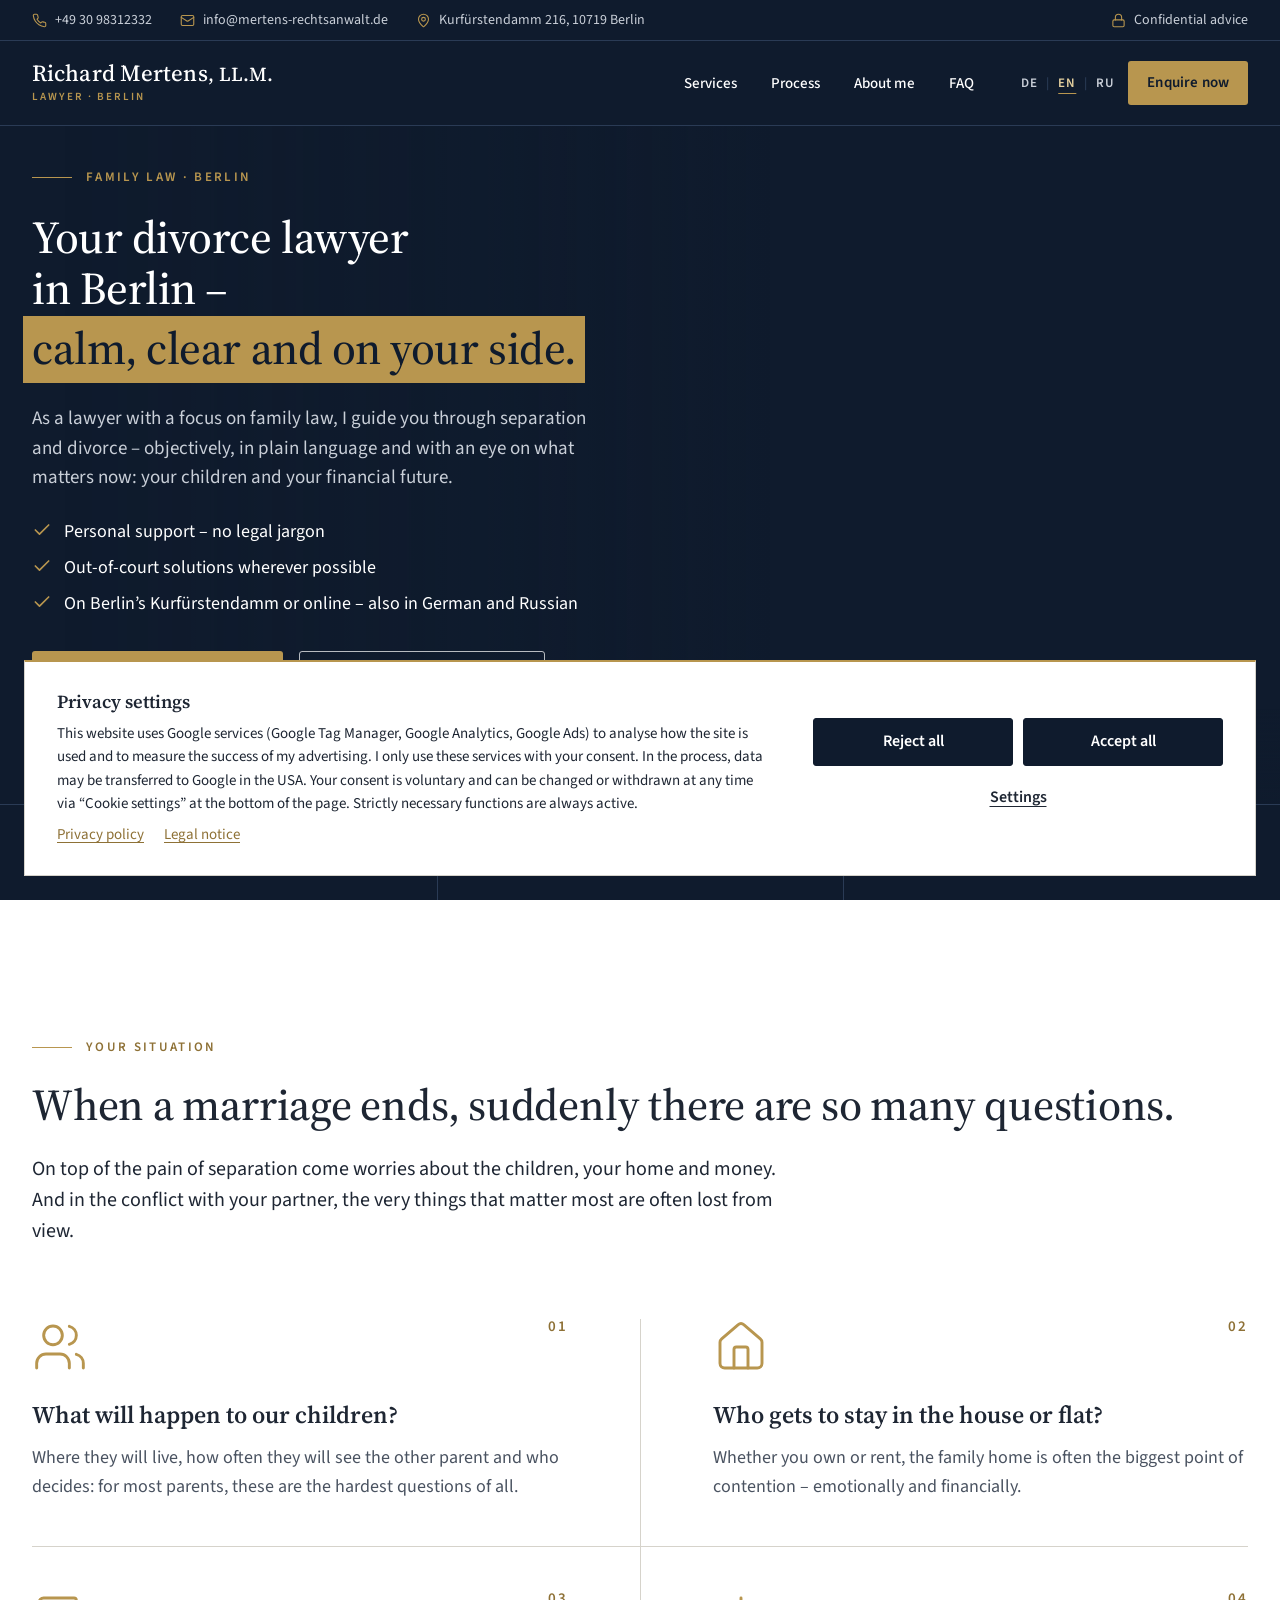
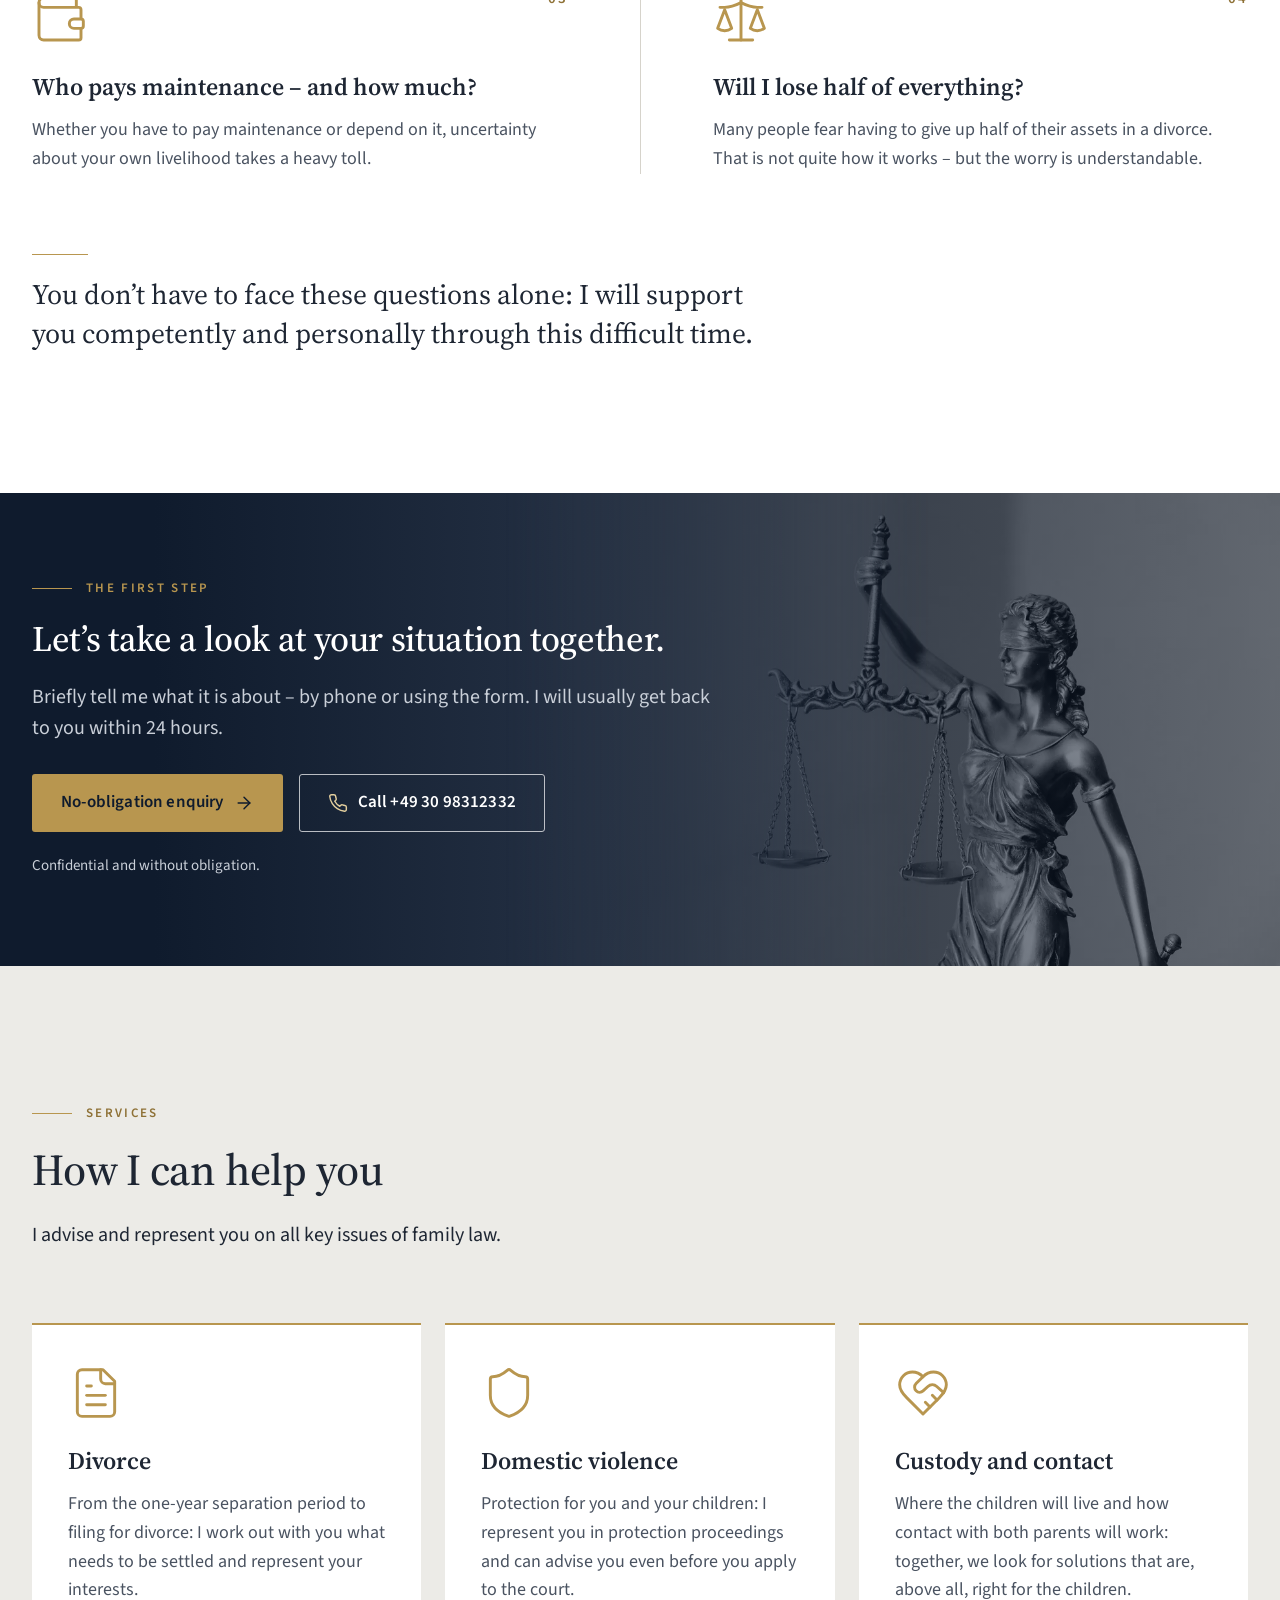
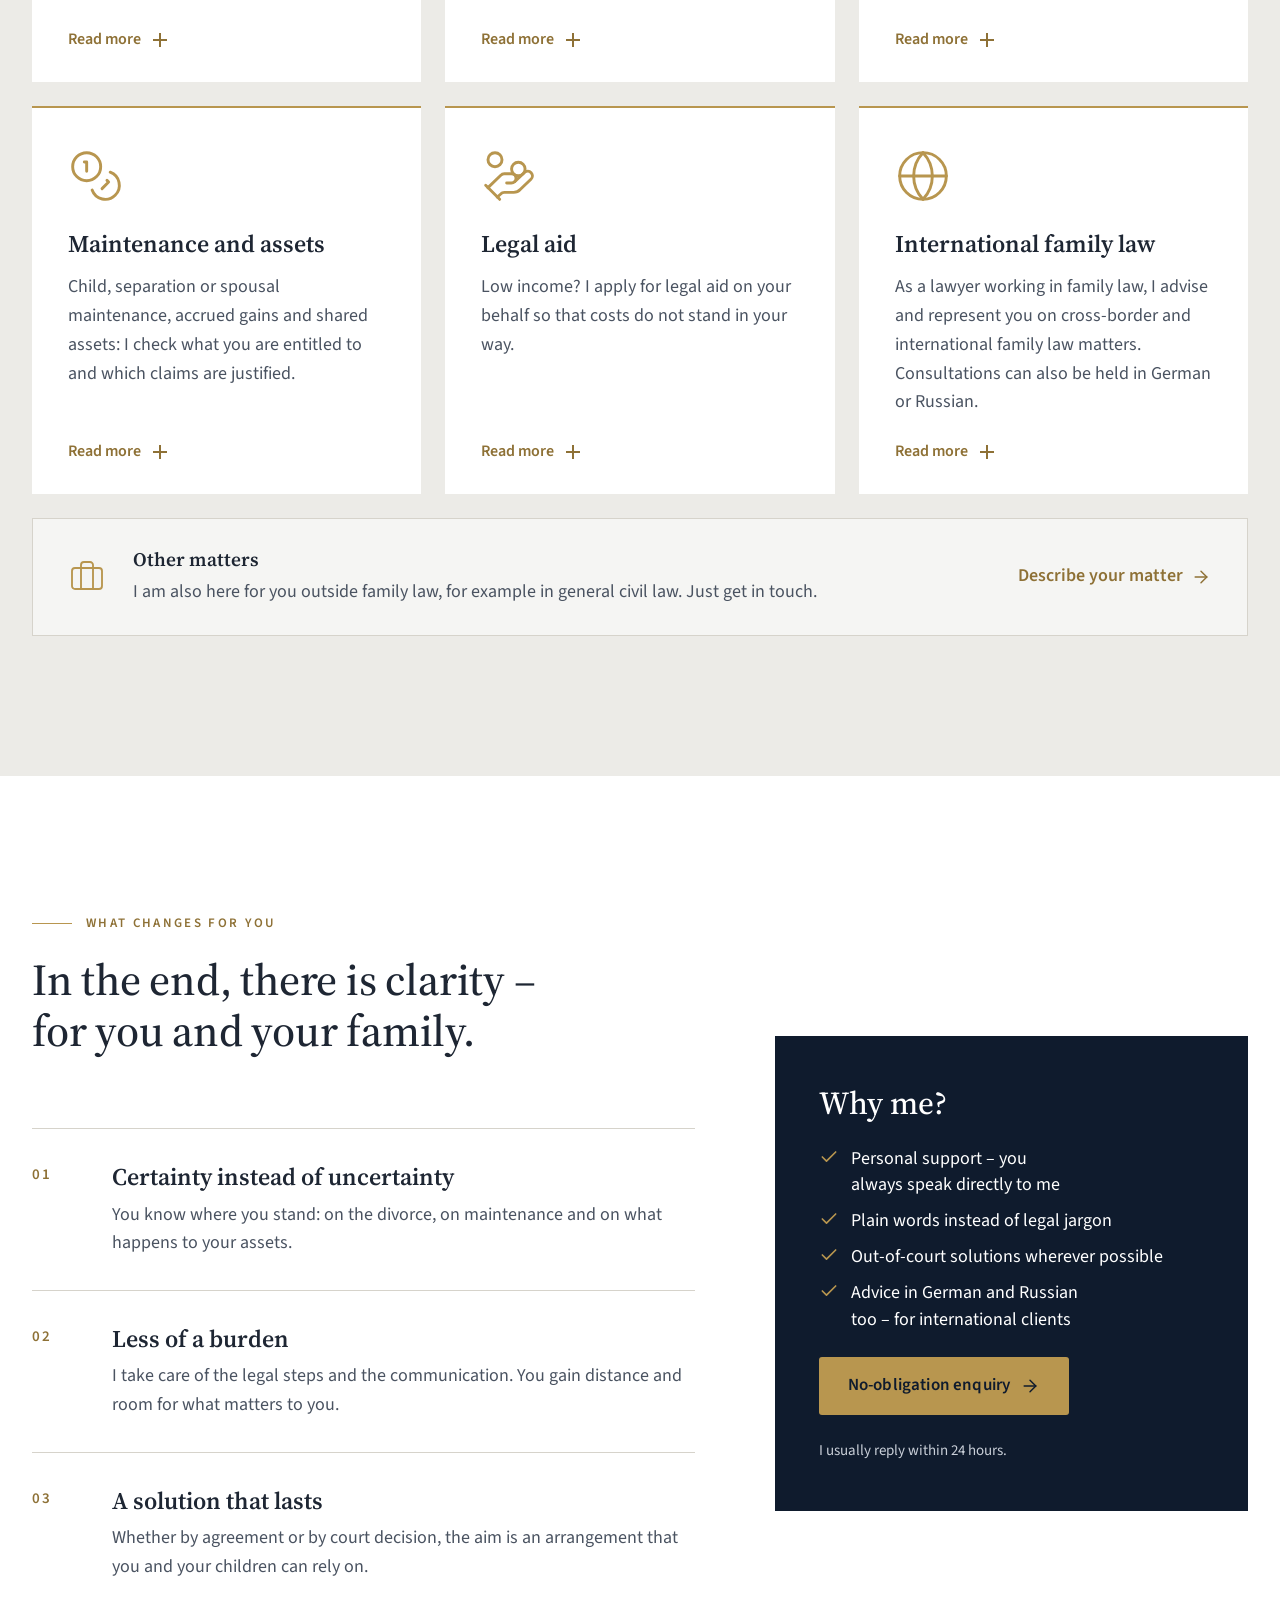
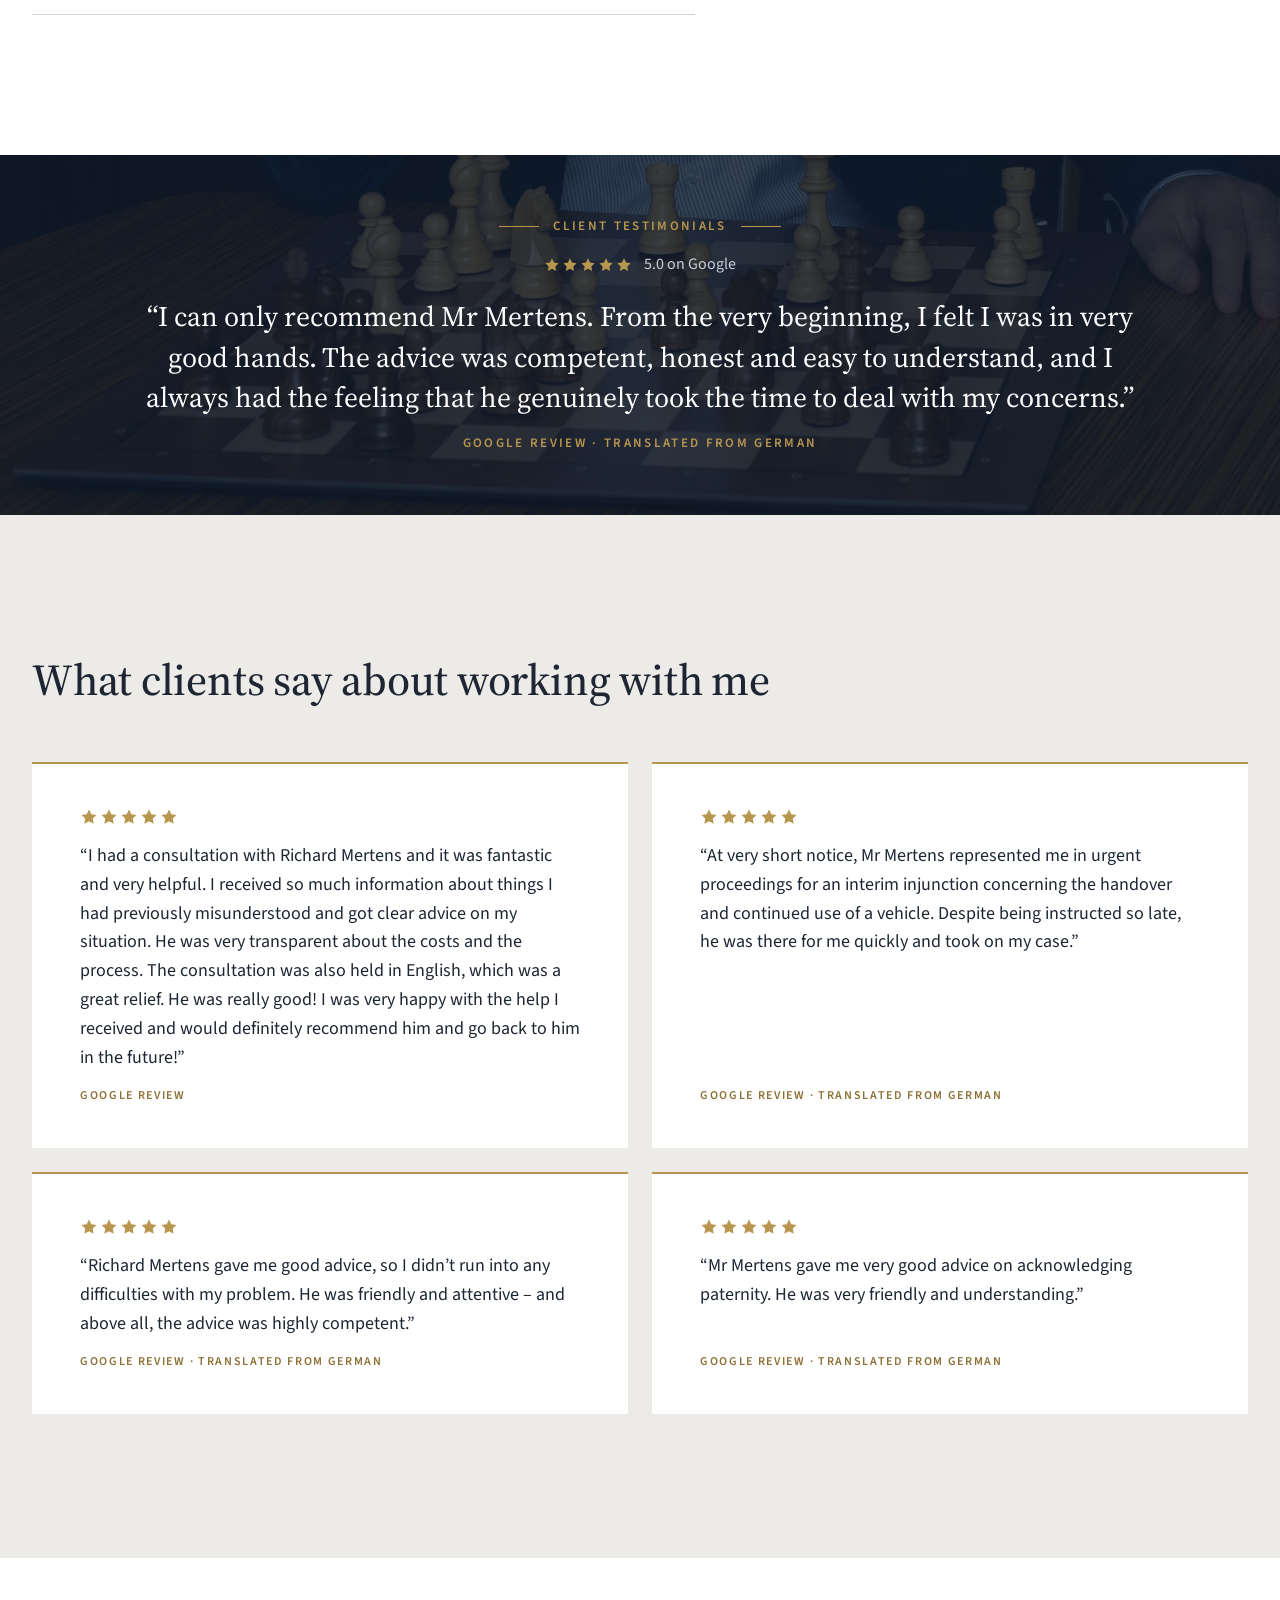
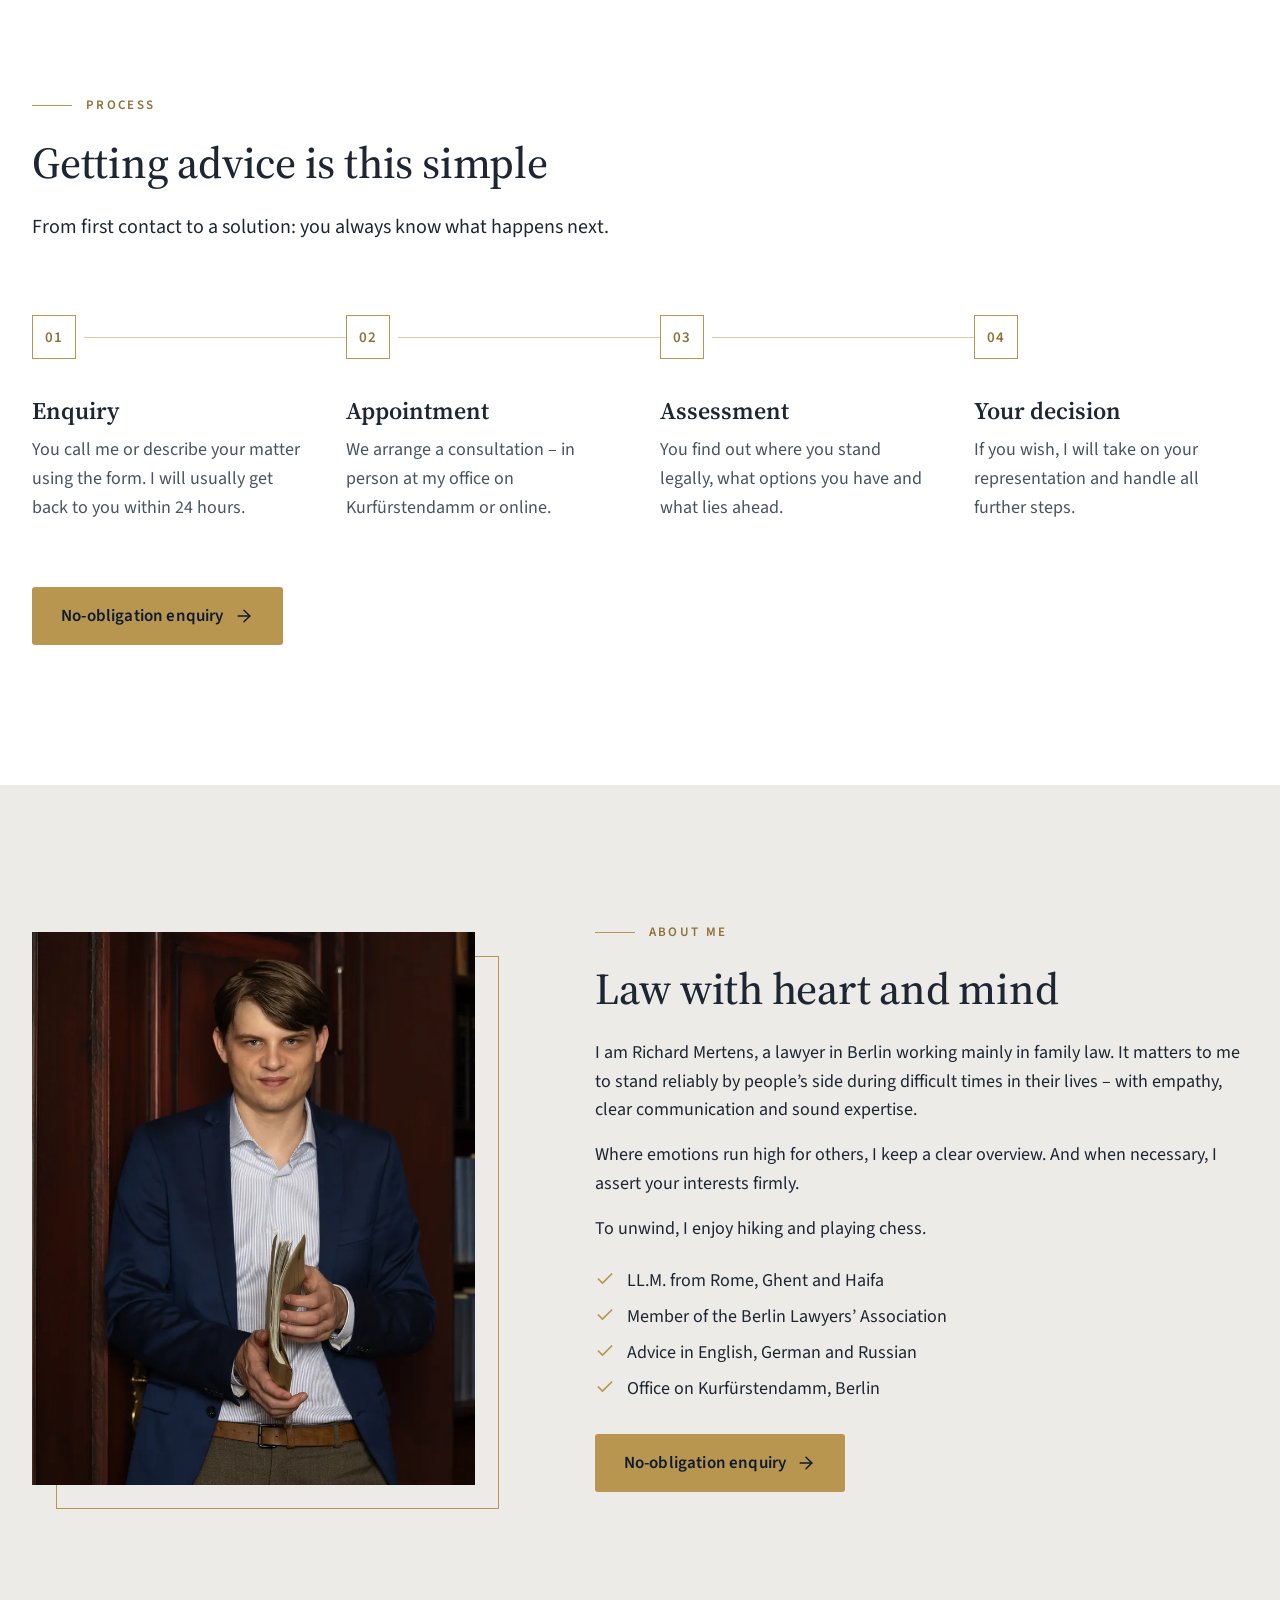
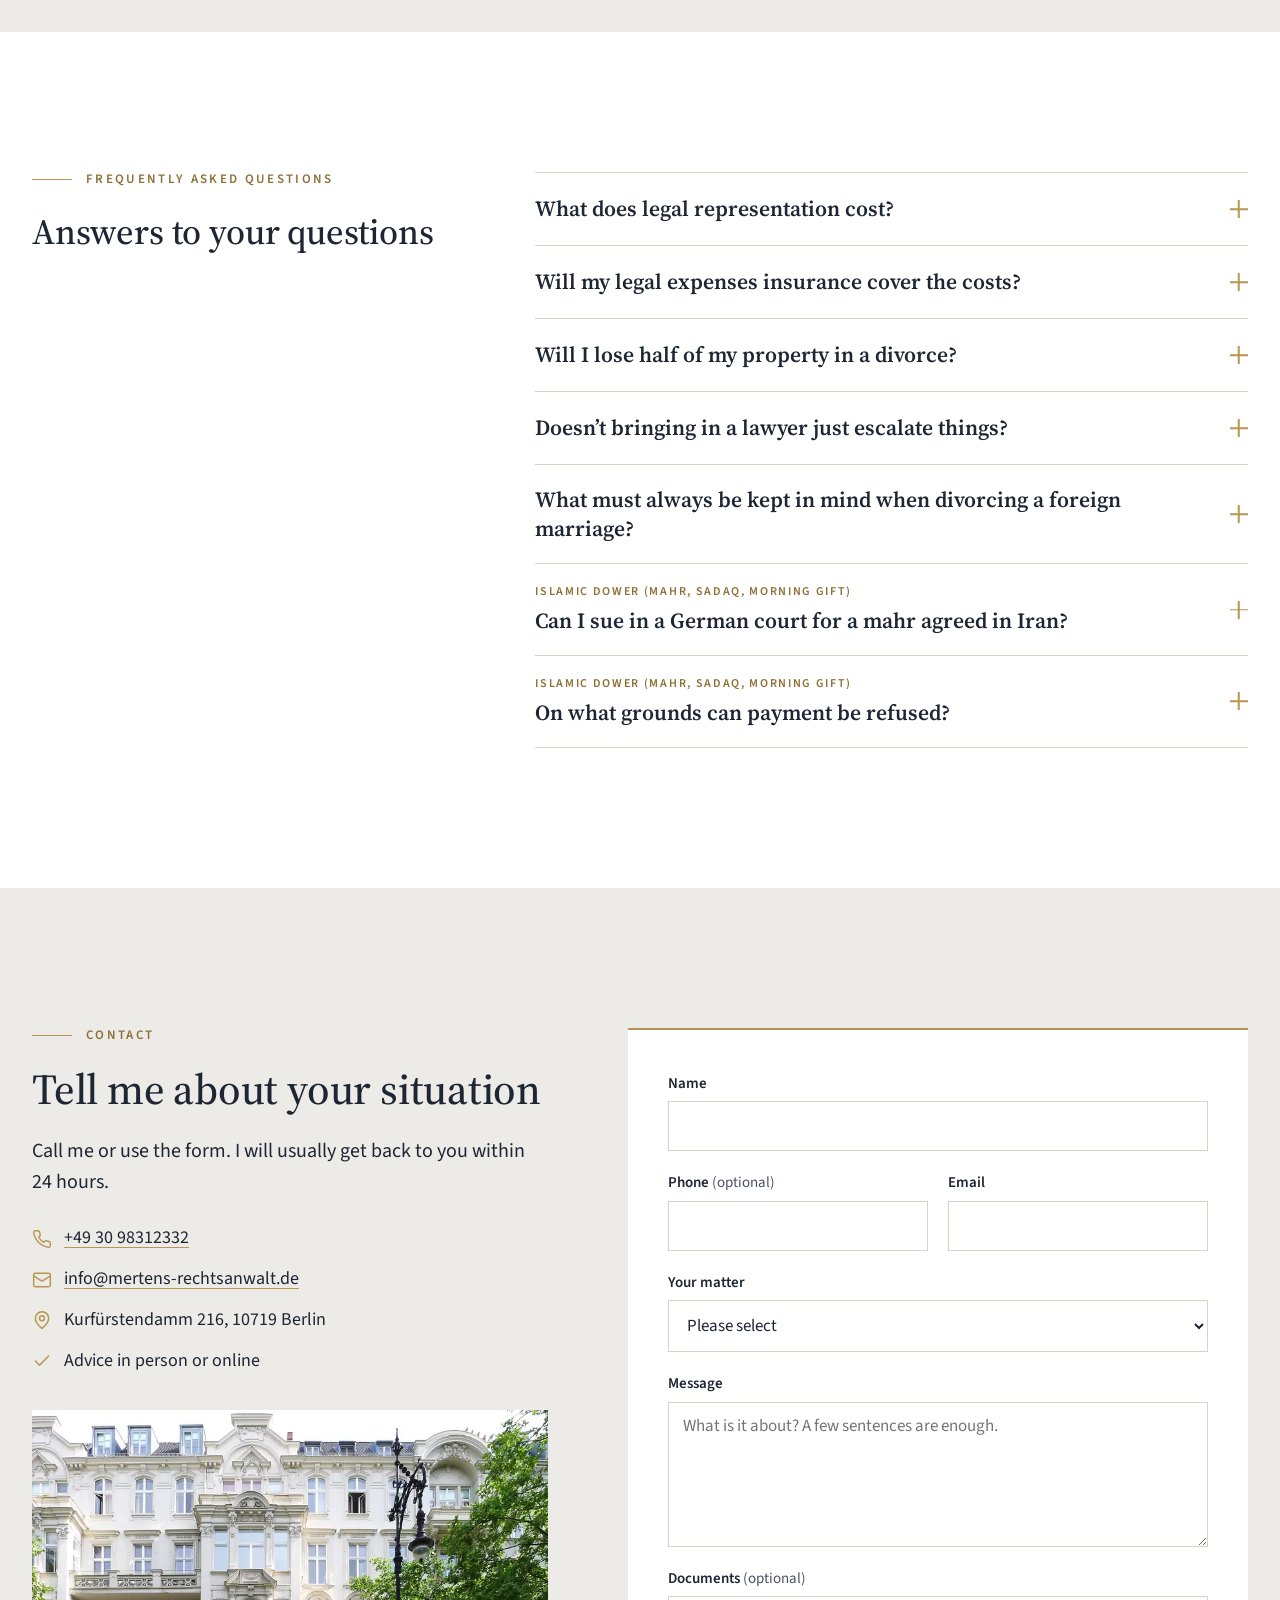
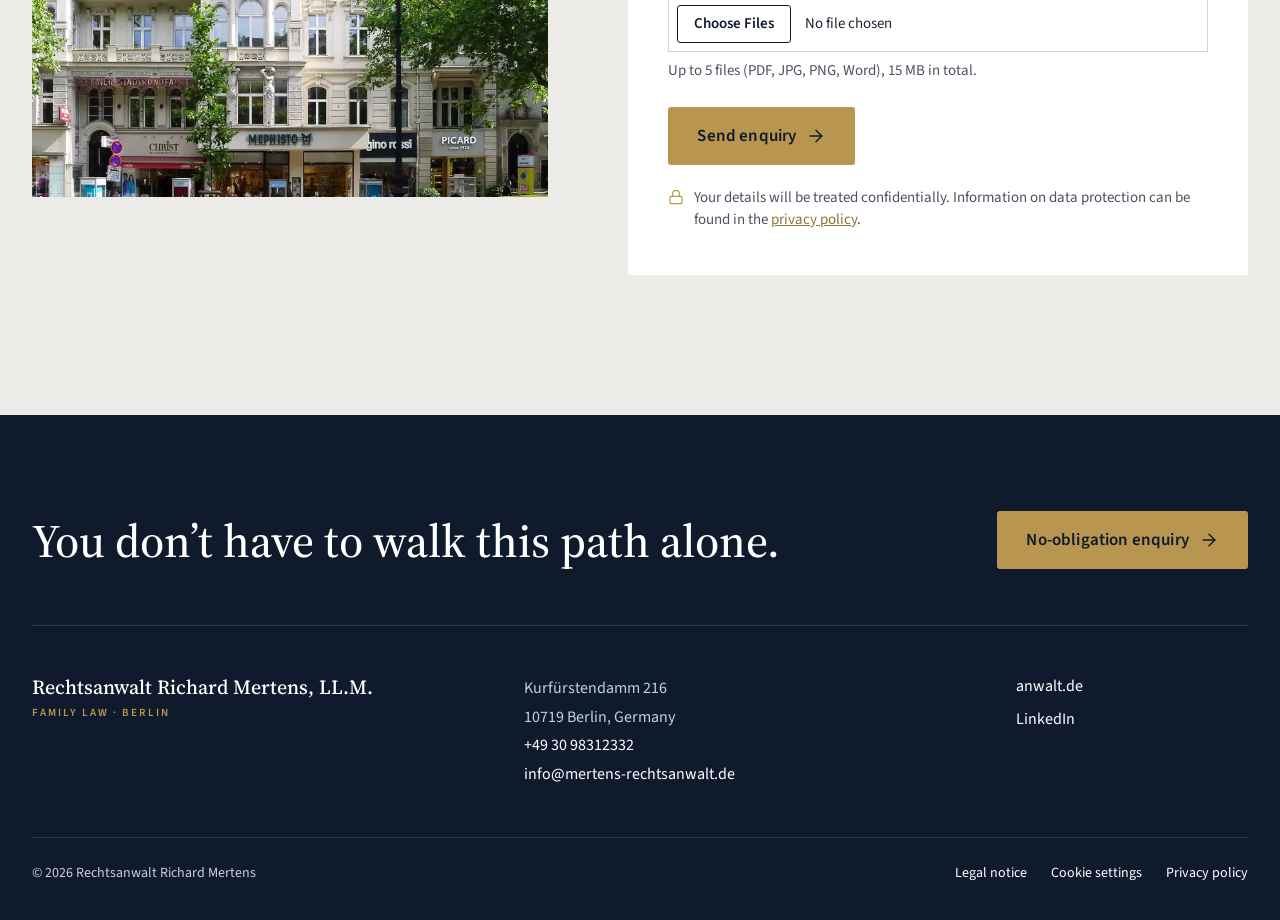
==== en/index.html @ ee8855cf "Beratungssprachen je Sprachseite angepasst (EN: auch Deutsch/Russisch, RU: auch Deutsch/Englisch)" ====
<!doctype html>
<html lang="en" class="no-js">
<head>
  <meta charset="utf-8">
  <meta name="viewport" content="width=device-width, initial-scale=1">
  <title>Divorce Lawyer in Berlin | Rechtsanwalt Richard Mertens, LL.M.</title>
  <meta name="description" content="Lawyer with a focus on family law on Kurfürstendamm, Berlin: guidance through separation and divorce, maintenance, custody and the division of assets – in person in Berlin or online.">
  <meta name="theme-color" content="#0F1B2D">
  <link rel="alternate" hreflang="de" href="https://mertens-rechtsanwalt.de/">
  <link rel="alternate" hreflang="en" href="https://mertens-rechtsanwalt.de/en/">
  <link rel="alternate" hreflang="ru" href="https://mertens-rechtsanwalt.de/ru/">
  <link rel="alternate" hreflang="x-default" href="https://mertens-rechtsanwalt.de/">

  <script>document.documentElement.classList.replace('no-js', 'js');</script>

  <link rel="preload" href="../fonts/SourceSerif4-variable.woff2" as="font" type="font/woff2" crossorigin>
  <link rel="preload" href="../fonts/SourceSans3-variable.woff2" as="font" type="font/woff2" crossorigin>
  <link rel="stylesheet" href="../style.css?v=21">
  <!-- Consent Mode v2 + banner: must load before any Google service -->
  <script src="../consent.js?v=3"></script>

  <script type="application/ld+json">
  {
    "@context": "https://schema.org",
    "@type": "LegalService",
    "name": "Rechtsanwalt Richard Mertens, LL.M.",
    "description": "Lawyer with a focus on family law in Berlin",
    "url": "https://mertens-rechtsanwalt.de/en/",
    "telephone": "+49 30 98312332",
    "email": "info@mertens-rechtsanwalt.de",
    "address": {
      "@type": "PostalAddress",
      "streetAddress": "Kurfürstendamm 216",
      "postalCode": "10719",
      "addressLocality": "Berlin",
      "addressCountry": "DE"
    },
    "areaServed": "Berlin",
    "knowsLanguage": ["de", "en", "ru"]
  }
  </script>
</head>
<body>

  <a class="skip-link" href="#main">Skip to content</a>

  <!-- Top bar (visible from tablet size) -->
  <div class="topbar">
    <div class="container topbar__inner">
      <ul class="topbar__list">
        <li>
          <a href="tel:+493098312332">
            <svg class="icon" viewBox="0 0 24 24" aria-hidden="true"><path d="M22 16.92v3a2 2 0 0 1-2.18 2 19.79 19.79 0 0 1-8.63-3.07 19.5 19.5 0 0 1-6-6 19.79 19.79 0 0 1-3.07-8.67A2 2 0 0 1 4.11 2h3a2 2 0 0 1 2 1.72 12.84 12.84 0 0 0 .7 2.81 2 2 0 0 1-.45 2.11L8.09 9.91a16 16 0 0 0 6 6l1.27-1.27a2 2 0 0 1 2.11-.45 12.84 12.84 0 0 0 2.81.7A2 2 0 0 1 22 16.92z"/></svg>
            +49 30 98312332
          </a>
        </li>
        <li>
          <a href="mailto:info@mertens-rechtsanwalt.de">
            <svg class="icon" viewBox="0 0 24 24" aria-hidden="true"><rect width="20" height="16" x="2" y="4" rx="2"/><path d="m22 7-8.97 5.7a1.94 1.94 0 0 1-2.06 0L2 7"/></svg>
            info@mertens-rechtsanwalt.de
          </a>
        </li>
        <li class="topbar__address">
          <svg class="icon" viewBox="0 0 24 24" aria-hidden="true"><path d="M20 10c0 4.993-5.539 10.193-7.399 11.799a1 1 0 0 1-1.202 0C9.539 20.193 4 14.993 4 10a8 8 0 0 1 16 0"/><circle cx="12" cy="10" r="3"/></svg>
          Kurfürstendamm 216, 10719 Berlin
        </li>
      </ul>
      <p class="topbar__note">
        <svg class="icon" viewBox="0 0 24 24" aria-hidden="true"><rect width="18" height="11" x="3" y="11" rx="2" ry="2"/><path d="M7 11V7a5 5 0 0 1 10 0v4"/></svg>
        Confidential advice
      </p>
      <!-- Language choice on narrow screens (no room for it in the navigation there) -->
      <div class="lang-switch" role="navigation" aria-label="Sprache wählen / Choose language / Выбор языка"><a href="../" lang="de" hreflang="de" aria-label="Deutsch">DE</a><span class="lang-switch__sep" aria-hidden="true">|</span><a href="./" lang="en" hreflang="en" aria-current="true" aria-label="English">EN</a><span class="lang-switch__sep" aria-hidden="true">|</span><a href="../ru/" lang="ru" hreflang="ru" aria-label="Русский">RU</a></div>
    </div>
  </div>

  <!-- Navigation (stays visible while scrolling) -->
  <header class="site-nav">
    <nav class="container site-nav__inner" aria-label="Main navigation">
      <a class="brand" href="#start" aria-label="Richard Mertens, LL.M., lawyer in Berlin – back to top">
        <span class="brand__name">Richard Mertens<span class="brand__degree">, LL.M.</span></span>
        <span class="brand__sub">Lawyer · Berlin</span>
      </a>

      <ul class="site-nav__links">
        <li><a href="#services">Services</a></li>
        <li><a href="#process">Process</a></li>
        <li><a href="#about">About me</a></li>
        <li><a href="#faq">FAQ</a></li>
      </ul>

      <div class="site-nav__actions">
        <div class="lang-switch lang-switch--nav" role="navigation" aria-label="Sprache wählen / Choose language / Выбор языка"><a href="../" lang="de" hreflang="de" aria-label="Deutsch">DE</a><span class="lang-switch__sep" aria-hidden="true">|</span><a href="./" lang="en" hreflang="en" aria-current="true" aria-label="English">EN</a><span class="lang-switch__sep" aria-hidden="true">|</span><a href="../ru/" lang="ru" hreflang="ru" aria-label="Русский">RU</a></div>
        <a class="icon-btn" href="tel:+493098312332" aria-label="Call: +49 30 98312332">
          <svg class="icon" viewBox="0 0 24 24" aria-hidden="true"><path d="M22 16.92v3a2 2 0 0 1-2.18 2 19.79 19.79 0 0 1-8.63-3.07 19.5 19.5 0 0 1-6-6 19.79 19.79 0 0 1-3.07-8.67A2 2 0 0 1 4.11 2h3a2 2 0 0 1 2 1.72 12.84 12.84 0 0 0 .7 2.81 2 2 0 0 1-.45 2.11L8.09 9.91a16 16 0 0 0 6 6l1.27-1.27a2 2 0 0 1 2.11-.45 12.84 12.84 0 0 0 2.81.7A2 2 0 0 1 22 16.92z"/></svg>
        </a>
        <a class="btn btn--primary btn--sm" href="#contact"><span>Enquire<span class="hide-xs"> now</span></span></a>
      </div>
    </nav>
  </header>

  <main id="main">

    <!-- ===================== HERO ===================== -->
    <section class="hero" id="start" aria-labelledby="hero-title">
      <div class="hero__stage">
        <div class="container hero__grid">

          <div class="hero__content">
            <p class="eyebrow">Family law · Berlin</p>

            <h1 class="hero__title" id="hero-title">
              <span class="hero__line">Your divorce lawyer</span>
              <span class="hero__line">in Berlin&nbsp;–</span>
              <span class="hero__hl"><span class="hero__hl-text">calm, clear and on your side.</span></span>
            </h1>

            <p class="hero__lead">
              As a lawyer with a focus on family law, I guide you through separation and divorce –
              objectively, in plain language and with an eye on what matters now: your children and your financial future.
            </p>

            <ul class="checklist">
              <li>
                <svg class="icon" viewBox="0 0 24 24" aria-hidden="true"><path d="M20 6 9 17l-5-5"/></svg>
                Personal support&nbsp;– no legal jargon
              </li>
              <li>
                <svg class="icon" viewBox="0 0 24 24" aria-hidden="true"><path d="M20 6 9 17l-5-5"/></svg>
                Out-of-court solutions wherever possible
              </li>
              <li>
                <svg class="icon" viewBox="0 0 24 24" aria-hidden="true"><path d="M20 6 9 17l-5-5"/></svg>
                <span><span class="keep">On Berlin’s Kurfürstendamm or online&nbsp;–</span> <span class="keep">also in German and Russian</span></span>
              </li>
            </ul>

            <div class="hero__ctas">
              <a class="btn btn--primary btn--lg" href="#contact">
                No-obligation enquiry
                <svg class="icon btn__arrow" viewBox="0 0 24 24" aria-hidden="true"><path d="M5 12h14"/><path d="m12 5 7 7-7 7"/></svg>
              </a>
              <a class="btn btn--outline-light btn--lg btn--call" href="tel:+493098312332">
                <svg class="icon btn__phone" viewBox="0 0 24 24" aria-hidden="true"><path d="M22 16.92v3a2 2 0 0 1-2.18 2 19.79 19.79 0 0 1-8.63-3.07 19.5 19.5 0 0 1-6-6 19.79 19.79 0 0 1-3.07-8.67A2 2 0 0 1 4.11 2h3a2 2 0 0 1 2 1.72 12.84 12.84 0 0 0 .7 2.81 2 2 0 0 1-.45 2.11L8.09 9.91a16 16 0 0 0 6 6l1.27-1.27a2 2 0 0 1 2.11-.45 12.84 12.84 0 0 0 2.81.7A2 2 0 0 1 22 16.92z"/></svg>
                Call +49 30 98312332
              </a>
            </div>

            <p class="hero__note">
              <svg class="icon" viewBox="0 0 24 24" aria-hidden="true"><rect width="18" height="11" x="3" y="11" rx="2" ry="2"/><path d="M7 11V7a5 5 0 0 1 10 0v4"/></svg>
              Confidential. I usually reply within 24&nbsp;hours.
            </p>
          </div>

          <div class="hero__media">
            <picture>
              <source media="(min-width: 1200px)" type="image/webp"
                      srcset="../assets/img/richard-hero-wide-1344.webp 1344w, ../assets/img/richard-hero-wide-2240.webp 2240w, ../assets/img/richard-hero-wide-3360.webp 3360w"
                      sizes="115vw" width="3360" height="1600">
              <source media="(min-width: 1200px)"
                      srcset="../assets/img/richard-hero-wide-1344.jpg 1344w, ../assets/img/richard-hero-wide-2240.jpg 2240w, ../assets/img/richard-hero-wide-3360.jpg 3360w"
                      sizes="115vw" width="3360" height="1600">
              <source type="image/webp"
                      srcset="../assets/img/richard-hero-960.webp 960w, ../assets/img/richard-hero-1600.webp 1600w, ../assets/img/richard-hero-2400.webp 2400w"
                      sizes="(min-width: 900px) 54vw, 100vw">
              <img src="../assets/img/richard-hero-1600.jpg"
                   srcset="../assets/img/richard-hero-960.jpg 960w, ../assets/img/richard-hero-1600.jpg 1600w, ../assets/img/richard-hero-2400.jpg 2400w"
                   sizes="(min-width: 900px) 54vw, 100vw"
                   width="2400" height="1600"
                   alt="Lawyer Richard Mertens at a meeting table in front of bookshelves filled with legal literature"
                   fetchpriority="high" decoding="async">
            </picture>
          </div>

        </div>
      </div>

      <!-- Trust bar -->
      <div class="hero__trust">
        <ul class="container trust">
          <li class="trust__item">
            <span class="trust__figure">5.0</span>
            <span class="trust__text">
              <span class="stars" role="img" aria-label="5 out of 5 stars">
                <svg viewBox="0 0 24 24" aria-hidden="true"><polygon points="12 2 15.09 8.26 22 9.27 17 14.14 18.18 21.02 12 17.77 5.82 21.02 7 14.14 2 9.27 8.91 8.26 12 2"/></svg>
                <svg viewBox="0 0 24 24" aria-hidden="true"><polygon points="12 2 15.09 8.26 22 9.27 17 14.14 18.18 21.02 12 17.77 5.82 21.02 7 14.14 2 9.27 8.91 8.26 12 2"/></svg>
                <svg viewBox="0 0 24 24" aria-hidden="true"><polygon points="12 2 15.09 8.26 22 9.27 17 14.14 18.18 21.02 12 17.77 5.82 21.02 7 14.14 2 9.27 8.91 8.26 12 2"/></svg>
                <svg viewBox="0 0 24 24" aria-hidden="true"><polygon points="12 2 15.09 8.26 22 9.27 17 14.14 18.18 21.02 12 17.77 5.82 21.02 7 14.14 2 9.27 8.91 8.26 12 2"/></svg>
                <svg viewBox="0 0 24 24" aria-hidden="true"><polygon points="12 2 15.09 8.26 22 9.27 17 14.14 18.18 21.02 12 17.77 5.82 21.02 7 14.14 2 9.27 8.91 8.26 12 2"/></svg>
              </span>
              on Google
            </span>
          </li>
          <li class="trust__item">
            <span class="trust__figure">100+</span>
            <span class="trust__text">family law cases</span>
          </li>
          <li class="trust__item">
            <svg class="icon trust__icon" viewBox="0 0 24 24" aria-hidden="true"><line x1="3" x2="21" y1="22" y2="22"/><line x1="6" x2="6" y1="18" y2="11"/><line x1="10" x2="10" y1="18" y2="11"/><line x1="14" x2="14" y1="18" y2="11"/><line x1="18" x2="18" y1="18" y2="11"/><polygon points="12 2 20 7 4 7"/></svg>
            <span class="trust__text">Member of the Berlin Lawyers’ Association</span>
          </li>
        </ul>
      </div>
    </section>

    <!-- ===================== PROBLEMS ===================== -->
    <section class="section problems" id="problems" aria-labelledby="problems-title">
      <div class="container">

        <header class="section-head">
          <p class="eyebrow eyebrow--dark">Your situation</p>
          <h2 class="section-title" data-fit id="problems-title">When a marriage ends, suddenly there are so many questions.</h2>
          <p class="section-lead">
            On top of the pain of separation come worries about the children, your home and money.
            And in the conflict with your partner, the very things that matter most are often lost from view.
          </p>
        </header>

        <ul class="problems__grid">
          <li class="problem">
            <div class="problem__top">
              <svg class="icon problem__icon" viewBox="0 0 24 24" aria-hidden="true"><path d="M16 21v-2a4 4 0 0 0-4-4H6a4 4 0 0 0-4 4v2"/><circle cx="9" cy="7" r="4"/><path d="M22 21v-2a4 4 0 0 0-3-3.87"/><path d="M16 3.13a4 4 0 0 1 0 7.75"/></svg>
              <span class="problem__index" aria-hidden="true">01</span>
            </div>
            <h3 class="problem__title">What will happen to our children?</h3>
            <p class="problem__text">Where they will live, how often they will see the other parent and who decides: for most parents, these are the hardest questions of all.</p>
          </li>
          <li class="problem">
            <div class="problem__top">
              <svg class="icon problem__icon" viewBox="0 0 24 24" aria-hidden="true"><path d="M15 21v-8a1 1 0 0 0-1-1h-4a1 1 0 0 0-1 1v8"/><path d="M3 10a2 2 0 0 1 .709-1.528l7-5.999a2 2 0 0 1 2.582 0l7 5.999A2 2 0 0 1 21 10v9a2 2 0 0 1-2 2H5a2 2 0 0 1-2-2z"/></svg>
              <span class="problem__index" aria-hidden="true">02</span>
            </div>
            <h3 class="problem__title">Who gets to stay in the house or flat?</h3>
            <p class="problem__text">Whether you own or rent, the family home is often the biggest point of contention&nbsp;– emotionally and financially.</p>
          </li>
          <li class="problem">
            <div class="problem__top">
              <svg class="icon problem__icon" viewBox="0 0 24 24" aria-hidden="true"><path d="M19 7V4a1 1 0 0 0-1-1H5a2 2 0 0 0 0 4h15a1 1 0 0 1 1 1v4h-3a2 2 0 0 0 0 4h3a1 1 0 0 0 1-1v-2a1 1 0 0 0-1-1"/><path d="M3 5v14a2 2 0 0 0 2 2h15a1 1 0 0 0 1-1v-4"/></svg>
              <span class="problem__index" aria-hidden="true">03</span>
            </div>
            <h3 class="problem__title">Who pays maintenance&nbsp;– and how much?</h3>
            <p class="problem__text">Whether you have to pay maintenance or depend on it, uncertainty about your own livelihood takes a heavy toll.</p>
          </li>
          <li class="problem">
            <div class="problem__top">
              <svg class="icon problem__icon" viewBox="0 0 24 24" aria-hidden="true"><path d="m16 16 3-8 3 8c-.87.65-1.920 1-3 1s-2.13-.35-3-1Z"/><path d="m2 16 3-8 3 8c-.87.65-1.92 1-3 1s-2.13-.35-3-1Z"/><path d="M7 21h10"/><path d="M12 3v18"/><path d="M3 7h2c2 0 5-1 7-2 2 1 5 2 7 2h2"/></svg>
              <span class="problem__index" aria-hidden="true">04</span>
            </div>
            <h3 class="problem__title">Will I lose half of everything?</h3>
            <p class="problem__text">Many people fear having to give up half of their assets in a divorce. That is not quite how it works&nbsp;– but the worry is understandable.</p>
          </li>
        </ul>

        <p class="problems__closing">
          You don’t have to face these questions alone: I will support you competently and personally through this difficult time.
        </p>

      </div>
    </section>

    <!-- ===================== BRIDGE (CTA) ===================== -->
    <section class="bridge" id="first-step" aria-labelledby="bridge-title">
      <picture class="bridge__bg" aria-hidden="true">
        <source type="image/webp" srcset="../assets/img/justitia-1200.webp 1200w, ../assets/img/justitia-2000.webp 2000w" sizes="(min-width: 768px) 70vw, 100vw">
        <img src="../assets/img/justitia-1200.jpg" srcset="../assets/img/justitia-1200.jpg 1200w, ../assets/img/justitia-2000.jpg 2000w" sizes="(min-width: 768px) 70vw, 100vw" alt="" width="2000" height="1220" loading="lazy" decoding="async">
      </picture>
      <div class="container bridge__inner">
        <p class="eyebrow">The first step</p>
        <h2 class="bridge__title" data-fit id="bridge-title">Let’s take a look at your situation together.</h2>
        <p class="bridge__text">
          Briefly tell me what it is about&nbsp;– by phone or using the form.
          I will usually get back to you within 24&nbsp;hours.
        </p>
        <div class="bridge__ctas">
          <a class="btn btn--primary btn--lg" href="#contact">
            No-obligation enquiry
            <svg class="icon btn__arrow" viewBox="0 0 24 24" aria-hidden="true"><path d="M5 12h14"/><path d="m12 5 7 7-7 7"/></svg>
          </a>
          <a class="btn btn--outline-light btn--lg" href="tel:+493098312332">
            <svg class="icon btn__phone" viewBox="0 0 24 24" aria-hidden="true"><path d="M22 16.92v3a2 2 0 0 1-2.18 2 19.79 19.79 0 0 1-8.63-3.07 19.5 19.5 0 0 1-6-6 19.79 19.79 0 0 1-3.07-8.67A2 2 0 0 1 4.11 2h3a2 2 0 0 1 2 1.72 12.84 12.84 0 0 0 .7 2.81 2 2 0 0 1-.45 2.11L8.09 9.91a16 16 0 0 0 6 6l1.27-1.27a2 2 0 0 1 2.11-.45 12.84 12.84 0 0 0 2.81.7A2 2 0 0 1 22 16.92z"/></svg>
            Call +49 30 98312332
          </a>
        </div>
        <p class="bridge__note">Confidential and without obligation.</p>
      </div>
    </section>

    <!-- ===================== SERVICES ===================== -->
    <section class="section section--alt services" id="services" aria-labelledby="services-title">
      <div class="container">

        <header class="section-head">
          <p class="eyebrow eyebrow--dark">Services</p>
          <h2 class="section-title" data-fit id="services-title">How I can help you</h2>
          <p class="section-lead">I advise and represent you on all key issues of family law.</p>
        </header>

        <!-- Six services: clicking a box opens the detailed text in a wide panel below its row
             (script.js). Without JavaScript, all texts are shown open below their box. -->
        <div class="services__grid" data-services>
          <article class="service">
            <svg class="icon service__icon" viewBox="0 0 24 24" aria-hidden="true"><path d="M15 2H6a2 2 0 0 0-2 2v16a2 2 0 0 0 2 2h12a2 2 0 0 0 2-2V7Z"/><path d="M14 2v4a2 2 0 0 0 2 2h4"/><path d="M10 9H8"/><path d="M16 13H8"/><path d="M16 17H8"/></svg>
            <h3 class="service__title" id="svc-divorce-title">Divorce</h3>
            <p class="service__text">From the one-year separation period to filing for divorce: I work out with you what needs to be settled and represent your interests.</p>
            <button class="service__toggle" type="button" aria-expanded="false" aria-controls="svc-divorce"><span class="service__toggle-label">Read more</span><span class="service__plus" aria-hidden="true"></span></button>
          </article>
          <section class="service__panel" id="svc-divorce" aria-labelledby="svc-divorce-title">
            <div class="service__panel-side">
              <p class="service__panel-title" aria-hidden="true">Divorce</p>
              <a class="text-link" href="#contact">Describe your matter <svg class="icon btn__arrow" viewBox="0 0 24 24" aria-hidden="true"><path d="M5 12h14"/><path d="m12 5 7 7-7 7"/></svg></a>
            </div>
            <div class="service__panel-text">
              <p>I support you throughout the entire divorce process. You can come to me for information on all the legal consequences of a divorce as early as the point at which you are planning to separate.</p>
              <p>You can also seek my advice after receiving a divorce application. I am always open with you about the extent to which legal representation is necessary for you&nbsp;– above all with regard to the expected costs. Divorce proceedings do require a lawyer, i.e. the divorce application must be filed through a lawyer. However, you do not need to be represented by a lawyer to consent to the divorce application. In that case, you should at least seek advice on the procedure and, above all, on the consequences of not being legally represented.</p>
              <p>During the consultation, I inform you about the equalisation of pension rights and all other ways of enforcing your financial claims or defending against unjustified demands, for example regarding maintenance during separation or the equalisation of accrued gains. I also represent you in international divorces, with a particular focus on Russia and the CIS states as well as the Islamic legal sphere.</p>
            </div>
          </section>

          <article class="service">
            <svg class="icon service__icon" viewBox="0 0 24 24" aria-hidden="true"><path d="M20 13c0 5-3.5 7.5-7.66 8.95a1 1 0 0 1-.67-.01C7.5 20.5 4 18 4 13V6a1 1 0 0 1 1-1c2 0 4.5-1.2 6.24-2.72a1.17 1.17 0 0 1 1.52 0C14.51 3.81 17 5 19 5a1 1 0 0 1 1 1z"/></svg>
            <h3 class="service__title" id="svc-violence-title">Domestic violence</h3>
            <p class="service__text">Protection for you and your children: I represent you in protection proceedings and can advise you even before you apply to the court.</p>
            <button class="service__toggle" type="button" aria-expanded="false" aria-controls="svc-violence"><span class="service__toggle-label">Read more</span><span class="service__plus" aria-hidden="true"></span></button>
          </article>
          <section class="service__panel" id="svc-violence" aria-labelledby="svc-violence-title">
            <div class="service__panel-side">
              <p class="service__panel-title" aria-hidden="true">Domestic violence</p>
              <a class="text-link" href="#contact">Describe your matter <svg class="icon btn__arrow" viewBox="0 0 24 24" aria-hidden="true"><path d="M5 12h14"/><path d="m12 5 7 7-7 7"/></svg></a>
            </div>
            <div class="service__panel-text">
              <p>I represent you in matters under the German Violence Protection Act (Gewaltschutzgesetz). If you have already submitted an application to the court’s legal applications office (Rechtsantragsstelle), you can contact me for an initial consultation. I also act for clients receiving legal aid. Reporting the matter to the police or applying for protection measures usually also means the end of the personal relationship between the partners.</p>
              <p>In cases of domestic violence, you can also seek legal advice before applying to the court. As a rule, protection applications should be filed directly with the court’s legal applications office. I also represent you in any criminal proceedings connected with domestic violence.</p>
              <p class="service__alert">If you are in immediate danger, please call the emergency number <a href="tel:110">110</a> straight away.</p>
            </div>
          </section>

          <article class="service">
            <svg class="icon service__icon" viewBox="0 0 24 24" aria-hidden="true"><path d="M19 14c1.49-1.46 3-3.21 3-5.5A5.5 5.5 0 0 0 16.5 3c-1.76 0-3 .5-4.5 2-1.5-1.5-2.74-2-4.5-2A5.5 5.5 0 0 0 2 8.5c0 2.3 1.5 4.05 3 5.5l7 7Z"/><path d="M12 5 9.04 7.96a2.17 2.17 0 0 0 0 3.08c.82.82 2.13.85 3 .07l2.07-1.9a2.82 2.82 0 0 1 3.79 0l2.96 2.66"/><path d="m18 15-2-2"/><path d="m15 18-2-2"/></svg>
            <h3 class="service__title" id="svc-custody-title">Custody and contact</h3>
            <p class="service__text">Where the children will live and how contact with both parents will work: together, we look for solutions that are, above all, right for the children.</p>
            <button class="service__toggle" type="button" aria-expanded="false" aria-controls="svc-custody"><span class="service__toggle-label">Read more</span><span class="service__plus" aria-hidden="true"></span></button>
          </article>
          <section class="service__panel" id="svc-custody" aria-labelledby="svc-custody-title">
            <div class="service__panel-side">
              <p class="service__panel-title" aria-hidden="true">Custody and contact</p>
              <a class="text-link" href="#contact">Describe your matter <svg class="icon btn__arrow" viewBox="0 0 24 24" aria-hidden="true"><path d="M5 12h14"/><path d="m12 5 7 7-7 7"/></svg></a>
            </div>
            <div class="service__panel-text">
              <p>Proceedings concerning parental custody and contact are a particularly sensitive matter for parents. These proceedings are primarily about the interests not of the parents but of the child, who usually suffers most from the situation. I accompany you throughout the proceedings and am at your side as a reliable and knowledgeable source of support.</p>
              <p>In the emotionally charged situation of parents in conflict over their child, I work towards a solution in every case, such as a court settlement or a contractual contact agreement. Even where parents are at odds, a joint solution generally serves the child’s welfare and your interests better than a one-sided decision by the family court. Where cooperation reaches its limits, however, I will of course use every procedural means available to protect your interests and the child’s welfare.</p>
            </div>
          </section>

          <article class="service">
            <svg class="icon service__icon" viewBox="0 0 24 24" aria-hidden="true"><circle cx="8" cy="8" r="6"/><path d="M18.09 10.37A6 6 0 1 1 10.34 18"/><path d="M7 6h1v4"/><path d="m16.71 13.88.7.71-2.82 2.82"/></svg>
            <h3 class="service__title" id="svc-maintenance-title">Maintenance and assets</h3>
            <p class="service__text">Child, separation or spousal maintenance, accrued gains and shared assets: I check what you are entitled to and which claims are justified.</p>
            <button class="service__toggle" type="button" aria-expanded="false" aria-controls="svc-maintenance"><span class="service__toggle-label">Read more</span><span class="service__plus" aria-hidden="true"></span></button>
          </article>
          <section class="service__panel" id="svc-maintenance" aria-labelledby="svc-maintenance-title">
            <div class="service__panel-side">
              <p class="service__panel-title" aria-hidden="true">Maintenance and assets</p>
              <a class="text-link" href="#contact">Describe your matter <svg class="icon btn__arrow" viewBox="0 0 24 24" aria-hidden="true"><path d="M5 12h14"/><path d="m12 5 7 7-7 7"/></svg></a>
            </div>
            <div class="service__panel-text">
              <p>Family law recognises a number of different types of maintenance&nbsp;– child maintenance, maintenance for relatives, spousal maintenance and so on. I check whether you are entitled to maintenance and how you can enforce it. Equally, I represent you if you are facing unjustified maintenance claims or would like to have the amount of a claim reviewed.</p>
              <p>What all types of maintenance have in common is that they are calculated on the basis of income. For this purpose, the person potentially entitled to maintenance has a right to information against the person liable to pay. I support you in providing or obtaining this information. The income determined on that basis defines the maintenance obligation. It is important to look closely at which items may be deducted from income. Many maintenance debtors try to reduce their maintenance burden by understating their income. Which items are actually deductible depends on the statutory requirements and the case law of the courts. I will explain this to you in a consultation.</p>
              <p>I also represent you in matters concerning advance maintenance payments (Unterhaltsvorschuss). These are paid by the advance maintenance offices to those in need when minor children live with one of the parents. The parent who does not care for the child often faces high repayment claims from the advance maintenance office&nbsp;– frequently years later. In many cases, however, this debt can be reduced considerably with legal representation. You can book a consultation to find out more about an advance maintenance matter.</p>
              <p>I can also support you with regard to assets. In a divorce, it is not the entire property that is divided but only the accrued gains&nbsp;– that is, what a spouse has gained during the marriage. I establish what actually has to be equalised&nbsp;– for example with regard to a house, savings or a shared flat&nbsp;– and work towards a fair division.</p>
            </div>
          </section>

          <article class="service">
            <svg class="icon service__icon" viewBox="0 0 24 24" aria-hidden="true"><path d="M11 15h2a2 2 0 1 0 0-4h-3c-.6 0-1.1.2-1.4.6L3 17"/><path d="m7 21 1.6-1.4c.3-.4.8-.6 1.4-.6h4c1.1 0 2.1-.4 2.8-1.2l4.6-4.4a2 2 0 0 0-2.75-2.91l-4.2 3.9"/><path d="m2 16 6 6"/><circle cx="16" cy="9" r="2.9"/><circle cx="6" cy="5" r="3"/></svg>
            <h3 class="service__title" id="svc-legal-aid-title">Legal aid</h3>
            <p class="service__text">Low income? I apply for legal aid on your behalf so that costs do not stand in your way.</p>
            <button class="service__toggle" type="button" aria-expanded="false" aria-controls="svc-legal-aid"><span class="service__toggle-label">Read more</span><span class="service__plus" aria-hidden="true"></span></button>
          </article>
          <section class="service__panel" id="svc-legal-aid" aria-labelledby="svc-legal-aid-title">
            <div class="service__panel-side">
              <p class="service__panel-title" aria-hidden="true">Legal aid</p>
              <a class="text-link" href="#contact">Describe your matter <svg class="icon btn__arrow" viewBox="0 0 24 24" aria-hidden="true"><path d="M5 12h14"/><path d="m12 5 7 7-7 7"/></svg></a>
            </div>
            <div class="service__panel-text">
              <p>If your income is not sufficient, I will apply for legal aid (Verfahrenskostenhilfe) on your behalf. To do so, you need to complete the form on your personal and financial circumstances. I am happy to help if you have any questions about it. You can find guidance on completing the form (in German) at <a href="https://www.pkh-formular.de" target="_blank" rel="noopener">www.pkh-formular.de</a>.</p>
              <p>With legal aid, the state covers the court fees and my fees&nbsp;– depending on your income, either in full or in return for instalments. As a rule, you are entitled to legal aid if you receive social benefits (e.g. citizen’s income or basic income support). You can also receive legal aid if you have a low income. In that case, the court may order you to pay in instalments.</p>
            </div>
          </section>

          <article class="service">
            <svg class="icon service__icon" viewBox="0 0 24 24" aria-hidden="true"><circle cx="12" cy="12" r="10"/><path d="M12 2a14.5 14.5 0 0 0 0 20 14.5 14.5 0 0 0 0-20"/><path d="M2 12h20"/></svg>
            <h3 class="service__title" id="svc-international-title">International family law</h3>
            <p class="service__text">As a lawyer working in family law, I advise and represent you on cross-border and international family law matters. Consultations can also be held in German or Russian.</p>
            <button class="service__toggle" type="button" aria-expanded="false" aria-controls="svc-international"><span class="service__toggle-label">Read more</span><span class="service__plus" aria-hidden="true"></span></button>
          </article>
          <section class="service__panel" id="svc-international" aria-labelledby="svc-international-title">
            <div class="service__panel-side">
              <p class="service__panel-title" aria-hidden="true">International family law</p>
              <a class="text-link" href="#contact">Describe your matter <svg class="icon btn__arrow" viewBox="0 0 24 24" aria-hidden="true"><path d="M5 12h14"/><path d="m12 5 7 7-7 7"/></svg></a>
            </div>
            <div class="service__panel-text">
              <p>A foreign connection can arise in various ways, for example through a marriage abroad followed by the spouses moving to Germany, through one or both spouses holding a foreign nationality, or simply through a planned move abroad. The consequences vary and depend on several factors. A foreign connection is particularly complex in the case of countries outside the European Union, such as Russia, Iran, Vietnam or others.</p>
              <p>Legal advice is usually advisable here, because the effects can differ greatly from country to country. The possible consequences are often not easy for spouses to recognise. In the event of separation or divorce, this can lead to unpleasant surprises. The possible consequences can be cushioned in advance by agreements, for example a marital agreement (Ehevertrag) with a clause choosing German law. I can help you with this.</p>
            </div>
          </section>
        </div>

        <div class="services__more">
          <svg class="icon services__more-icon" viewBox="0 0 24 24" aria-hidden="true"><path d="M16 20V4a2 2 0 0 0-2-2h-4a2 2 0 0 0-2 2v16"/><rect width="20" height="14" x="2" y="6" rx="2"/></svg>
          <div class="services__more-body">
            <h3 class="services__more-title">Other matters</h3>
            <p>I am also here for you outside family law, for example in general civil law. Just get in touch.</p>
          </div>
          <a class="text-link" href="#contact">
            Describe your matter
            <svg class="icon btn__arrow" viewBox="0 0 24 24" aria-hidden="true"><path d="M5 12h14"/><path d="m12 5 7 7-7 7"/></svg>
          </a>
        </div>

      </div>
    </section>

    <!-- ===================== BENEFITS & OUTCOME ===================== -->
    <section class="section benefits" id="benefits" aria-labelledby="benefits-title">
      <div class="container benefits__grid">

        <div class="benefits__main">
          <header class="section-head">
            <p class="eyebrow eyebrow--dark">What changes for you</p>
            <h2 class="section-title" data-fit id="benefits-title">In the end, there is clarity&nbsp;– for you and your family.</h2>
          </header>

          <ol class="numbered">
            <li class="numbered__item">
              <span class="numbered__index" aria-hidden="true">01</span>
              <div>
                <h3 class="numbered__title">Certainty instead of uncertainty</h3>
                <p class="numbered__text">You know where you stand: on the divorce, on maintenance and on what happens to your assets.</p>
              </div>
            </li>
            <li class="numbered__item">
              <span class="numbered__index" aria-hidden="true">02</span>
              <div>
                <h3 class="numbered__title">Less of a burden</h3>
                <p class="numbered__text">I take care of the legal steps and the communication. You gain distance and room for what matters to you.</p>
              </div>
            </li>
            <li class="numbered__item">
              <span class="numbered__index" aria-hidden="true">03</span>
              <div>
                <h3 class="numbered__title">A solution that lasts</h3>
                <p class="numbered__text">Whether by agreement or by court decision, the aim is an arrangement that you and your children can rely on.</p>
              </div>
            </li>
          </ol>
        </div>

        <aside class="why" aria-labelledby="why-title">
          <h3 class="why__title" id="why-title">Why me?</h3>
          <ul class="checklist why__list">
            <li>
              <svg class="icon" viewBox="0 0 24 24" aria-hidden="true"><path d="M20 6 9 17l-5-5"/></svg>
              Personal support&nbsp;– you always speak directly to me
            </li>
            <li>
              <svg class="icon" viewBox="0 0 24 24" aria-hidden="true"><path d="M20 6 9 17l-5-5"/></svg>
              Plain words instead of legal jargon
            </li>
            <li>
              <svg class="icon" viewBox="0 0 24 24" aria-hidden="true"><path d="M20 6 9 17l-5-5"/></svg>
              Out-of-court solutions wherever possible
            </li>
            <li>
              <svg class="icon" viewBox="0 0 24 24" aria-hidden="true"><path d="M20 6 9 17l-5-5"/></svg>
              Advice in German and Russian too&nbsp;– for international clients
            </li>
          </ul>
          <a class="btn btn--primary btn--lg why__cta" href="#contact">
            No-obligation enquiry
            <svg class="icon btn__arrow" viewBox="0 0 24 24" aria-hidden="true"><path d="M5 12h14"/><path d="m12 5 7 7-7 7"/></svg>
          </a>
          <p class="why__note">I usually reply within 24&nbsp;hours.</p>
        </aside>

      </div>
    </section>

    <!-- ===================== FEATURED TESTIMONIAL ===================== -->
    <section class="quote-feature" id="testimonials" aria-labelledby="quote-title">
      <picture class="quote-feature__bg" aria-hidden="true">
        <source type="image/webp" srcset="../assets/img/schach-1200.webp 1200w, ../assets/img/schach-2400.webp 2400w" sizes="100vw">
        <img src="../assets/img/schach-1200.jpg" srcset="../assets/img/schach-1200.jpg 1200w, ../assets/img/schach-2400.jpg 2400w" sizes="100vw" alt="" width="2400" height="396" loading="lazy" decoding="async">
      </picture>
      <div class="container quote-feature__inner">
        <h2 class="eyebrow" id="quote-title">Client testimonials</h2>
        <p class="rating">
          <span class="stars" role="img" aria-label="5 out of 5 stars">
            <svg viewBox="0 0 24 24" aria-hidden="true"><polygon points="12 2 15.09 8.26 22 9.27 17 14.14 18.18 21.02 12 17.77 5.82 21.02 7 14.14 2 9.27 8.91 8.26 12 2"/></svg>
            <svg viewBox="0 0 24 24" aria-hidden="true"><polygon points="12 2 15.09 8.26 22 9.27 17 14.14 18.18 21.02 12 17.77 5.82 21.02 7 14.14 2 9.27 8.91 8.26 12 2"/></svg>
            <svg viewBox="0 0 24 24" aria-hidden="true"><polygon points="12 2 15.09 8.26 22 9.27 17 14.14 18.18 21.02 12 17.77 5.82 21.02 7 14.14 2 9.27 8.91 8.26 12 2"/></svg>
            <svg viewBox="0 0 24 24" aria-hidden="true"><polygon points="12 2 15.09 8.26 22 9.27 17 14.14 18.18 21.02 12 17.77 5.82 21.02 7 14.14 2 9.27 8.91 8.26 12 2"/></svg>
            <svg viewBox="0 0 24 24" aria-hidden="true"><polygon points="12 2 15.09 8.26 22 9.27 17 14.14 18.18 21.02 12 17.77 5.82 21.02 7 14.14 2 9.27 8.91 8.26 12 2"/></svg>
          </span>
          5.0 on Google
        </p>
        <figure class="quote-feature__figure">
          <blockquote class="quote-feature__text">
            <p>“I can only recommend Mr Mertens. From the very beginning, I felt I was in very good hands. The advice was competent, honest and easy to understand, and I always had the feeling that he genuinely took the time to deal with my concerns.”</p>
          </blockquote>
          <figcaption class="quote-feature__source">Google review · translated from German</figcaption>
        </figure>
      </div>
    </section>

    <!-- ===================== FURTHER REVIEWS ===================== -->
    <section class="section section--alt reviews" aria-labelledby="reviews-title">
      <div class="container">
        <header class="section-head">
          <h2 class="section-title" data-fit id="reviews-title">What clients say about working with me</h2>
        </header>
      </div>

      <ul class="reviews__track" aria-label="Google reviews">
        <li class="review review--long">
          <span class="stars" role="img" aria-label="5 out of 5 stars"><svg viewBox="0 0 24 24" aria-hidden="true"><polygon points="12 2 15.09 8.26 22 9.27 17 14.14 18.18 21.02 12 17.77 5.82 21.02 7 14.14 2 9.27 8.91 8.26 12 2"/></svg><svg viewBox="0 0 24 24" aria-hidden="true"><polygon points="12 2 15.09 8.26 22 9.27 17 14.14 18.18 21.02 12 17.77 5.82 21.02 7 14.14 2 9.27 8.91 8.26 12 2"/></svg><svg viewBox="0 0 24 24" aria-hidden="true"><polygon points="12 2 15.09 8.26 22 9.27 17 14.14 18.18 21.02 12 17.77 5.82 21.02 7 14.14 2 9.27 8.91 8.26 12 2"/></svg><svg viewBox="0 0 24 24" aria-hidden="true"><polygon points="12 2 15.09 8.26 22 9.27 17 14.14 18.18 21.02 12 17.77 5.82 21.02 7 14.14 2 9.27 8.91 8.26 12 2"/></svg><svg viewBox="0 0 24 24" aria-hidden="true"><polygon points="12 2 15.09 8.26 22 9.27 17 14.14 18.18 21.02 12 17.77 5.82 21.02 7 14.14 2 9.27 8.91 8.26 12 2"/></svg></span>
          <blockquote class="review__text"><p>“I had a consultation with Richard Mertens and it was fantastic and very helpful. I received so much information about things I had previously misunderstood and got clear advice on my situation. He was very transparent about the costs and the process. The consultation was also held in English, which was a great relief. He was really good! I was very happy with the help I received and would definitely recommend him and go back to him in the future!”</p></blockquote>
          <button type="button" class="review__more" aria-expanded="false">Read more</button>
          <p class="review__source">Google review</p>
        </li>
        <li class="review">
          <span class="stars" role="img" aria-label="5 out of 5 stars"><svg viewBox="0 0 24 24" aria-hidden="true"><polygon points="12 2 15.09 8.26 22 9.27 17 14.14 18.18 21.02 12 17.77 5.82 21.02 7 14.14 2 9.27 8.91 8.26 12 2"/></svg><svg viewBox="0 0 24 24" aria-hidden="true"><polygon points="12 2 15.09 8.26 22 9.27 17 14.14 18.18 21.02 12 17.77 5.82 21.02 7 14.14 2 9.27 8.91 8.26 12 2"/></svg><svg viewBox="0 0 24 24" aria-hidden="true"><polygon points="12 2 15.09 8.26 22 9.27 17 14.14 18.18 21.02 12 17.77 5.82 21.02 7 14.14 2 9.27 8.91 8.26 12 2"/></svg><svg viewBox="0 0 24 24" aria-hidden="true"><polygon points="12 2 15.09 8.26 22 9.27 17 14.14 18.18 21.02 12 17.77 5.82 21.02 7 14.14 2 9.27 8.91 8.26 12 2"/></svg><svg viewBox="0 0 24 24" aria-hidden="true"><polygon points="12 2 15.09 8.26 22 9.27 17 14.14 18.18 21.02 12 17.77 5.82 21.02 7 14.14 2 9.27 8.91 8.26 12 2"/></svg></span>
          <blockquote class="review__text"><p>“At very short notice, Mr Mertens represented me in urgent proceedings for an interim injunction concerning the handover and continued use of a vehicle. Despite being instructed so late, he was there for me quickly and took on my case.”</p></blockquote>
          <p class="review__source">Google review · translated from German</p>
        </li>
        <li class="review">
          <span class="stars" role="img" aria-label="5 out of 5 stars"><svg viewBox="0 0 24 24" aria-hidden="true"><polygon points="12 2 15.09 8.26 22 9.27 17 14.14 18.18 21.02 12 17.77 5.82 21.02 7 14.14 2 9.27 8.91 8.26 12 2"/></svg><svg viewBox="0 0 24 24" aria-hidden="true"><polygon points="12 2 15.09 8.26 22 9.27 17 14.14 18.18 21.02 12 17.77 5.82 21.02 7 14.14 2 9.27 8.91 8.26 12 2"/></svg><svg viewBox="0 0 24 24" aria-hidden="true"><polygon points="12 2 15.09 8.26 22 9.27 17 14.14 18.18 21.02 12 17.77 5.82 21.02 7 14.14 2 9.27 8.91 8.26 12 2"/></svg><svg viewBox="0 0 24 24" aria-hidden="true"><polygon points="12 2 15.09 8.26 22 9.27 17 14.14 18.18 21.02 12 17.77 5.82 21.02 7 14.14 2 9.27 8.91 8.26 12 2"/></svg><svg viewBox="0 0 24 24" aria-hidden="true"><polygon points="12 2 15.09 8.26 22 9.27 17 14.14 18.18 21.02 12 17.77 5.82 21.02 7 14.14 2 9.27 8.91 8.26 12 2"/></svg></span>
          <blockquote class="review__text"><p>“Richard Mertens gave me good advice, so I didn’t run into any difficulties with my problem. He was friendly and attentive&nbsp;– and above all, the advice was highly competent.”</p></blockquote>
          <p class="review__source">Google review · translated from German</p>
        </li>
        <li class="review">
          <span class="stars" role="img" aria-label="5 out of 5 stars"><svg viewBox="0 0 24 24" aria-hidden="true"><polygon points="12 2 15.09 8.26 22 9.27 17 14.14 18.18 21.02 12 17.77 5.82 21.02 7 14.14 2 9.27 8.91 8.26 12 2"/></svg><svg viewBox="0 0 24 24" aria-hidden="true"><polygon points="12 2 15.09 8.26 22 9.27 17 14.14 18.18 21.02 12 17.77 5.82 21.02 7 14.14 2 9.27 8.91 8.26 12 2"/></svg><svg viewBox="0 0 24 24" aria-hidden="true"><polygon points="12 2 15.09 8.26 22 9.27 17 14.14 18.18 21.02 12 17.77 5.82 21.02 7 14.14 2 9.27 8.91 8.26 12 2"/></svg><svg viewBox="0 0 24 24" aria-hidden="true"><polygon points="12 2 15.09 8.26 22 9.27 17 14.14 18.18 21.02 12 17.77 5.82 21.02 7 14.14 2 9.27 8.91 8.26 12 2"/></svg><svg viewBox="0 0 24 24" aria-hidden="true"><polygon points="12 2 15.09 8.26 22 9.27 17 14.14 18.18 21.02 12 17.77 5.82 21.02 7 14.14 2 9.27 8.91 8.26 12 2"/></svg></span>
          <blockquote class="review__text"><p>“Mr Mertens gave me very good advice on acknowledging paternity. He was very friendly and understanding.”</p></blockquote>
          <p class="review__source">Google review · translated from German</p>
        </li>
      </ul>
    </section>

    <!-- ===================== PROCESS ===================== -->
    <section class="section process" id="process" aria-labelledby="process-title">
      <div class="container">
        <header class="section-head">
          <p class="eyebrow eyebrow--dark">Process</p>
          <h2 class="section-title" data-fit id="process-title">Getting advice is this simple</h2>
          <p class="section-lead">From first contact to a solution: you always know what happens next.</p>
        </header>

        <ol class="steps">
          <li class="step">
            <span class="step__index" aria-hidden="true">01</span>
            <h3 class="step__title">Enquiry</h3>
            <p class="step__text">You call me or describe your matter using the form. I will usually get back to you within 24&nbsp;hours.</p>
          </li>
          <li class="step">
            <span class="step__index" aria-hidden="true">02</span>
            <h3 class="step__title">Appointment</h3>
            <p class="step__text">We arrange a consultation&nbsp;– in person at my office on Kurfürstendamm or online.</p>
          </li>
          <li class="step">
            <span class="step__index" aria-hidden="true">03</span>
            <h3 class="step__title">Assessment</h3>
            <p class="step__text">You find out where you stand legally, what options you have and what lies ahead.</p>
          </li>
          <li class="step">
            <span class="step__index" aria-hidden="true">04</span>
            <h3 class="step__title">Your decision</h3>
            <p class="step__text">If you wish, I will take on your representation and handle all further steps.</p>
          </li>
        </ol>

        <div class="process__cta">
          <a class="btn btn--primary btn--lg" href="#contact">
            No-obligation enquiry
            <svg class="icon btn__arrow" viewBox="0 0 24 24" aria-hidden="true"><path d="M5 12h14"/><path d="m12 5 7 7-7 7"/></svg>
          </a>
        </div>
      </div>
    </section>

    <!-- ===================== ABOUT ME ===================== -->
    <section class="section section--alt about" id="about" aria-labelledby="about-title">
      <div class="container about__grid">

        <figure class="about__media">
          <span class="about__frame" aria-hidden="true"></span>
          <picture>
            <source type="image/webp" srcset="../assets/img/richard-buch-800.webp 800w, ../assets/img/richard-buch-1200.webp 1200w" sizes="(min-width: 900px) 40vw, 90vw">
            <img src="../assets/img/richard-buch-800.jpg" srcset="../assets/img/richard-buch-800.jpg 800w, ../assets/img/richard-buch-1200.jpg 1200w" sizes="(min-width: 900px) 40vw, 90vw"
                 width="1200" height="1500" loading="lazy" decoding="async"
                 alt="Lawyer Richard Mertens holding a case file in front of bookshelves">
          </picture>
        </figure>

        <div class="about__content">
          <p class="eyebrow eyebrow--dark">About me</p>
          <h2 class="section-title" data-fit id="about-title">Law with heart and mind</h2>
          <div class="about__text">
            <p>I am Richard Mertens, a lawyer in Berlin working mainly in family law. It matters to me to stand reliably by people’s side during difficult times in their lives&nbsp;– with empathy, clear communication and sound expertise.</p>
            <p>Where emotions run high for others, I keep a clear overview. And when necessary, I assert your interests firmly.</p>
            <p>To unwind, I enjoy hiking and playing chess.</p>
          </div>
          <ul class="checklist checklist--light">
            <li>
              <svg class="icon" viewBox="0 0 24 24" aria-hidden="true"><path d="M20 6 9 17l-5-5"/></svg>
              LL.M. from Rome, Ghent and Haifa
            </li>
            <li>
              <svg class="icon" viewBox="0 0 24 24" aria-hidden="true"><path d="M20 6 9 17l-5-5"/></svg>
              Member of the Berlin Lawyers’ Association
            </li>
            <li>
              <svg class="icon" viewBox="0 0 24 24" aria-hidden="true"><path d="M20 6 9 17l-5-5"/></svg>
              Advice in English, German and Russian
            </li>
            <li>
              <svg class="icon" viewBox="0 0 24 24" aria-hidden="true"><path d="M20 6 9 17l-5-5"/></svg>
              Office on Kurfürstendamm, Berlin
            </li>
          </ul>
          <a class="btn btn--primary btn--lg about__cta" href="#contact">
            No-obligation enquiry
            <svg class="icon btn__arrow" viewBox="0 0 24 24" aria-hidden="true"><path d="M5 12h14"/><path d="m12 5 7 7-7 7"/></svg>
          </a>
        </div>

      </div>
    </section>

    <!-- ===================== FAQ ===================== -->
    <section class="section faq" id="faq" aria-labelledby="faq-title">
      <div class="container faq__grid">
        <header class="section-head faq__head">
          <p class="eyebrow eyebrow--dark">Frequently asked questions</p>
          <h2 class="section-title" data-fit id="faq-title">Answers to your questions</h2>
        </header>

        <div class="accordion">
          <details class="accordion__item">
            <summary class="accordion__q">What does legal representation cost?<span class="accordion__plus" aria-hidden="true"></span></summary>
            <div class="accordion__a">
              <p>I charge in accordance with the German Lawyers’ Remuneration Act (RVG). The fees depend on the value of the matter, which in turn depends on the type of proceedings. There are numerous online calculators for divorce costs, for example the divorce cost calculator of the German Lawyers’ Association (Deutscher Anwaltverein). I can give you an estimate of the likely costs during the initial consultation.</p>
            </div>
          </details>
          <details class="accordion__item">
            <summary class="accordion__q">Will my legal expenses insurance cover the costs?<span class="accordion__plus" aria-hidden="true"></span></summary>
            <div class="accordion__a">
              <p>In family law matters, legal expenses insurance usually offers rather limited cover. However, there are premium policies, for example with family law cover. I can check for you whether your insurer will pay. I advise against taking out a policy specifically for an upcoming divorce&nbsp;– even if it is still a year away.</p>
            </div>
          </details>
          <details class="accordion__item">
            <summary class="accordion__q">Will I lose half of my property in a divorce?<span class="accordion__plus" aria-hidden="true"></span></summary>
            <div class="accordion__a">
              <p>That is a widespread misconception. In a divorce, only the gains accrued during the marriage are equalised. In other words, only what a spouse has gained during the marriage is shared. If, for example, someone brings a property into the marriage and at the end still owns only that property, at most its increase in value can be shared&nbsp;– but not the property itself.</p>
            </div>
          </details>
          <details class="accordion__item">
            <summary class="accordion__q">Doesn’t bringing in a lawyer just escalate things?<span class="accordion__plus" aria-hidden="true"></span></summary>
            <div class="accordion__a">
              <p>I hear this a lot. If your partner warns that bringing in a lawyer means escalation, the personal relationship has usually already broken down to the point where you need professional support.</p><p>For my part, I try to de-escalate the conflict&nbsp;– above all by favouring out-of-court settlements. Sometimes I also advise turning to a counselling service first. In a separation, an initial consultation is helpful in almost every case.</p>
            </div>
          </details>
          <details class="accordion__item">
            <summary class="accordion__q">What must always be kept in mind when divorcing a foreign marriage?<span class="accordion__plus" aria-hidden="true"></span></summary>
            <div class="accordion__a">
              <p>In Germany, the divorce of a foreign marriage generally follows the same rules as a domestic divorce. This means that a one-year separation period must be observed. Far more important is the equalisation of pension rights (Versorgungsausgleich) in the divorce, which divides the pension entitlements of both spouses between them. It is common for spouses to have moved to Germany because one of them found work here. In that case, the spouse who did not work, or worked only a little, would benefit from the equalisation of pension rights.</p>
              <p>But be careful: in foreign marriages, the equalisation of pension rights is often carried out only on application. This means that the court will then not carry it out automatically, but only if you apply for it separately. If no application is made, no equalisation of pension rights takes place. You should therefore have it checked in advance whether you need to make an application.</p>
            </div>
          </details>
          <details class="accordion__item">
            <summary class="accordion__q"><span><span class="accordion__kicker">Islamic dower (mahr, sadaq, morning gift)</span>Can I sue in a German court for a mahr agreed in Iran?</span><span class="accordion__plus" aria-hidden="true"></span></summary>
            <div class="accordion__a">
              <p>Agreeing a dower is common practice in many countries shaped by Islam. In Germany, dowers are no longer customary. However, dowers agreed abroad are generally valid in Germany. This means that you can sue for a dower before a German court, or be sued for payment of a dower in Germany&nbsp;– provided that the German courts also have international jurisdiction.</p>
              <p>Whether German courts have jurisdiction must be clarified in each individual case. Typically, jurisdiction exists because the spouses are resident in Germany. The German courts have already issued numerous decisions on dowers, for example on Iranian, Tunisian or Turkish dowers.</p>
            </div>
          </details>
          <details class="accordion__item">
            <summary class="accordion__q"><span><span class="accordion__kicker">Islamic dower (mahr, sadaq, morning gift)</span>On what grounds can payment be refused?</span><span class="accordion__plus" aria-hidden="true"></span></summary>
            <div class="accordion__a">
              <p>In individual cases, the promise of a dower may be contrary to public morals (section&nbsp;138 of the German Civil Code) or to German public policy (ordre public). Specifically, the husband will argue that the promise places such a financial burden on him that payment cannot reasonably be expected of him. As a rule, however, this attempt will not succeed.</p>
              <p>Even if a foreign dower can be claimed before a German court, the foreign substantive law is usually applied. This means that German law does not apply at all to the specific questions concerning the dower itself. Many foreign legal systems do not provide for any exclusion of dowers on grounds of over-indebtedness. The promise of a high dower can therefore be valid in individual cases.</p>
              <p>Under Iranian law, dowers of no more than 110 full Bahar Azadi gold coins are in principle always valid (Art.&nbsp;22, sentence&nbsp;1 of the Iranian Family Protection Act). Promises exceeding this are also valid; however, when it comes to enforcement, the husband can plead his lack of financial capacity for the amounts in excess.</p>
            </div>
          </details>
        </div>
      </div>
    </section>

    <!-- ===================== CONTACT ===================== -->
    <section class="section section--alt contact" id="contact" aria-labelledby="contact-title">
      <div class="container contact__grid">

        <div class="contact__info">
          <p class="eyebrow eyebrow--dark">Contact</p>
          <h2 class="section-title" data-fit id="contact-title">Tell me about your situation</h2>
          <p class="section-lead">Call me or use the form. I will usually get back to you within 24&nbsp;hours.</p>

          <ul class="contact__details">
            <li>
              <svg class="icon" viewBox="0 0 24 24" aria-hidden="true"><path d="M22 16.92v3a2 2 0 0 1-2.18 2 19.79 19.79 0 0 1-8.63-3.07 19.5 19.5 0 0 1-6-6 19.79 19.79 0 0 1-3.07-8.67A2 2 0 0 1 4.11 2h3a2 2 0 0 1 2 1.72 12.84 12.84 0 0 0 .7 2.81 2 2 0 0 1-.45 2.11L8.09 9.91a16 16 0 0 0 6 6l1.27-1.27a2 2 0 0 1 2.11-.45 12.84 12.84 0 0 0 2.81.7A2 2 0 0 1 22 16.92z"/></svg>
              <a href="tel:+493098312332">+49 30 98312332</a>
            </li>
            <li>
              <svg class="icon" viewBox="0 0 24 24" aria-hidden="true"><rect width="20" height="16" x="2" y="4" rx="2"/><path d="m22 7-8.97 5.7a1.94 1.94 0 0 1-2.06 0L2 7"/></svg>
              <a href="mailto:info@mertens-rechtsanwalt.de">info@mertens-rechtsanwalt.de</a>
            </li>
            <li>
              <svg class="icon" viewBox="0 0 24 24" aria-hidden="true"><path d="M20 10c0 4.993-5.539 10.193-7.399 11.799a1 1 0 0 1-1.202 0C9.539 20.193 4 14.993 4 10a8 8 0 0 1 16 0"/><circle cx="12" cy="10" r="3"/></svg>
              Kurfürstendamm 216, 10719 Berlin
            </li>
            <li>
              <svg class="icon" viewBox="0 0 24 24" aria-hidden="true"><path d="M20 6 9 17l-5-5"/></svg>
              Advice in person or online
            </li>
          </ul>

          <figure class="contact__media" aria-hidden="true">
            <picture>
              <source type="image/webp" srcset="../assets/img/kurfuerstendamm-800.webp 800w, ../assets/img/kurfuerstendamm-1400.webp 1400w" sizes="(min-width: 1100px) 40vw, 100vw">
              <img src="../assets/img/kurfuerstendamm-800.jpg" srcset="../assets/img/kurfuerstendamm-800.jpg 800w, ../assets/img/kurfuerstendamm-1400.jpg 1400w" sizes="(min-width: 1100px) 40vw, 100vw"
                   alt="" width="1400" height="1050" loading="lazy" decoding="async">
            </picture>
          </figure>
        </div>

        <!-- Sent via kontakt.php on the STRATO web space (no third parties). Topic values stay German for the e-mail to the office. -->
        <form class="contact-form" action="../kontakt.php" method="POST" enctype="multipart/form-data" novalidate>
          <input type="hidden" name="ts" value="">
          <input type="hidden" name="lang" value="en">
          <div class="contact-form__hp" aria-hidden="true">
            <label for="f-website">Please leave empty</label>
            <input id="f-website" type="text" name="website" tabindex="-1" autocomplete="off">
          </div>

          <div class="field">
            <label for="f-name">Name</label>
            <input id="f-name" name="name" type="text" autocomplete="name" required>
          </div>
          <div class="field-row">
            <div class="field">
              <label for="f-phone">Phone <span class="field__opt">(optional)</span></label>
              <input id="f-phone" name="phone" type="tel" autocomplete="tel" inputmode="tel">
            </div>
            <div class="field">
              <label for="f-email">Email</label>
              <input id="f-email" name="email" type="email" autocomplete="email" required>
            </div>
          </div>
          <div class="field">
            <label for="f-topic">Your matter</label>
            <select id="f-topic" name="anliegen" required>
              <option value="" selected disabled>Please select</option>
              <option value="Scheidung">Divorce</option>
              <option value="Häusliche Gewalt">Domestic violence</option>
              <option value="Unterhalt">Maintenance</option>
              <option value="Sorge- und Umgangsrecht">Custody and contact</option>
              <option value="Zugewinn und Vermögen">Property and assets</option>
              <option value="Internationales Familienrecht">International family law</option>
              <option value="Sonstiges">Other</option>
            </select>
          </div>
          <div class="field">
            <label for="f-message">Message</label>
            <textarea id="f-message" name="message" rows="5" placeholder="What is it about? A few sentences are enough." required></textarea>
          </div>
          <div class="field">
            <label for="f-files">Documents <span class="field__opt">(optional)</span></label>
            <input id="f-files" name="anhang[]" type="file" multiple accept=".pdf,.jpg,.jpeg,.png,.doc,.docx" aria-describedby="f-files-hint">
            <p class="field__hint" id="f-files-hint">Up to 5 files (PDF, JPG, PNG, Word), 15 MB in total.</p>
          </div>

          <button class="btn btn--primary btn--lg contact-form__submit" type="submit">
            Send enquiry
            <svg class="icon btn__arrow" viewBox="0 0 24 24" aria-hidden="true"><path d="M5 12h14"/><path d="m12 5 7 7-7 7"/></svg>
          </button>
          <p class="contact-form__note">
            <svg class="icon" viewBox="0 0 24 24" aria-hidden="true"><rect width="18" height="11" x="3" y="11" rx="2" ry="2"/><path d="M7 11V7a5 5 0 0 1 10 0v4"/></svg>
            <span>Your details will be treated confidentially. Information on data protection can be found in the <a href="privacy.html">privacy policy</a>.</span>
          </p>
          <p class="contact-form__status" role="status" aria-live="polite"></p>
        </form>

      </div>
    </section>

  </main>

  <!-- ===================== FOOTER ===================== -->
  <footer class="site-footer">
    <div class="container">
      <div class="site-footer__top">
        <p class="site-footer__claim" data-fit>You don’t have to walk this path alone.</p>
        <a class="btn btn--primary btn--lg" href="#contact">
          No-obligation enquiry
          <svg class="icon btn__arrow" viewBox="0 0 24 24" aria-hidden="true"><path d="M5 12h14"/><path d="m12 5 7 7-7 7"/></svg>
        </a>
      </div>

      <div class="site-footer__grid">
        <div>
          <p class="site-footer__name">Rechtsanwalt Richard Mertens, LL.M.</p>
          <p class="site-footer__sub">Family law · Berlin</p>
        </div>
        <address class="site-footer__contact">
          Kurfürstendamm 216<br>10719 Berlin, Germany<br>
          <a href="tel:+493098312332">+49 30 98312332</a><br>
          <a href="mailto:info@mertens-rechtsanwalt.de">info@mertens-rechtsanwalt.de</a>
        </address>
        <ul class="site-footer__links">
          <li><a href="https://www.anwalt.de/richard-mertens" target="_blank" rel="noopener">anwalt.de</a></li>
          <li><a href="https://www.linkedin.com/in/richard-mertens-ll-m-89aaa8364/" target="_blank" rel="noopener">LinkedIn</a></li>
        </ul>
      </div>

      <div class="site-footer__bottom">
        <p>© 2026 Rechtsanwalt Richard Mertens</p>
        <ul class="site-footer__legal">
          <li><a href="legal-notice.html">Legal notice</a></li>
          <li><button type="button" data-cc-open>Cookie settings</button></li>
          <li><a href="privacy.html">Privacy policy</a></li>
        </ul>
      </div>
    </div>
  </footer>

  <script src="../vendor/gsap.min.js" defer></script>
  <script src="../vendor/ScrollTrigger.min.js" defer></script>
  <script src="../vendor/lenis.min.js" defer></script>
  <script src="../script.js?v=19" defer></script>
</body>
</html>
---- style.css ----
/* =========================================================
   Richard Mertens – Landingpage
   Werte aus dem Design System (design-system/tokens/*.css)
   Mobile first · 0 px Ecken · 3 px nur an Buttons · keine Schatten
   ========================================================= */

/* ---------- Schriften (variable Fonts, lokal) ---------- */
@font-face {
  font-family: 'Source Sans 3';
  src: url('fonts/SourceSans3-variable.woff2') format('woff2');
  font-weight: 200 900;
  font-style: normal;
  font-display: swap;
}
@font-face {
  font-family: 'Source Serif 4';
  src: url('fonts/SourceSerif4-variable.woff2') format('woff2');
  font-weight: 200 900;
  font-style: normal;
  font-display: swap;
}
/* Kyrillisch (russische Seiten): wird nur geladen, wenn kyrillische Zeichen vorkommen */
@font-face {
  font-family: 'Source Sans 3';
  src: url('fonts/SourceSans3-cyrillic-variable.woff2') format('woff2');
  font-weight: 200 900;
  font-style: normal;
  font-display: swap;
  unicode-range: U+0301, U+0400-045F, U+0490-0491, U+04B0-04B1, U+2116;
}
@font-face {
  font-family: 'Source Serif 4';
  src: url('fonts/SourceSerif4-cyrillic-variable.woff2') format('woff2');
  font-weight: 200 900;
  font-style: normal;
  font-display: swap;
  unicode-range: U+0301, U+0400-045F, U+0490-0491, U+04B0-04B1, U+2116;
}

/* ---------- Tokens ---------- */
:root {
  /* Farben */
  --rm-night: #0F1B2D;
  --rm-deep: #1A2A42;
  --rm-deep-line: #2A3B55;
  --rm-gold: #B8964F;
  --rm-gold-dark: #8E7136;
  --rm-gold-hover: #A88844;
  --rm-gold-light: #E3CF9E;
  --rm-gold-light-hover: #D9C186;
  --rm-stone: #ECEBE7;
  --rm-stone-line: #D6D3CB;
  --rm-white: #FFFFFF;
  --rm-ink: #1E2633;
  --rm-ink-2: #4A5361;
  --rm-mist: #C9CFD8;

  /* Schrift */
  --font-serif: 'Source Serif 4', Georgia, 'Times New Roman', serif;
  --font-sans: 'Source Sans 3', 'Segoe UI', Helvetica, Arial, sans-serif;

  /* Raster & Abstände */
  --container-max: 1240px;
  --page-pad: 20px;
  --gutter: 32px;
  --section-gap: 80px;
  --nav-h: 64px;
  --frame-offset: 16px;

  /* Form & Bewegung */
  --radius-button: 3px;
  --ease-calm: cubic-bezier(.25, .1, .25, 1);
  --dur-fast: 160ms;
  --dur-base: 280ms;

  /* Ebenen */
  --z-nav: 50;
}

@media (min-width: 768px) {
  :root {
    --page-pad: 32px;
    --frame-offset: 24px;
  }
}
@media (min-width: 1100px) {
  :root {
    --section-gap: 140px;
    --nav-h: 84px;
  }
}

/* ---------- Basis ---------- */
*,
*::before,
*::after { box-sizing: border-box; }

html {
  -webkit-text-size-adjust: 100%;
  -webkit-font-smoothing: antialiased;
  text-rendering: optimizeLegibility;
  scroll-padding-top: var(--nav-h);
}

body {
  margin: 0;
  font: 400 18px/1.6 var(--font-sans);
  color: var(--rm-ink);
  background: var(--rm-white);
}

img,
svg { display: block; max-width: 100%; }

h1, h2, h3, p, ul { margin: 0; }
ul { padding: 0; list-style: none; }

a { color: inherit; }

::selection { background: var(--rm-gold-light); color: var(--rm-night); }

:focus-visible {
  outline: 2px solid var(--rm-gold);
  outline-offset: 3px;
}

/* Lenis */
html.lenis,
html.lenis body { height: auto; }
.lenis.lenis-smooth { scroll-behavior: auto !important; }
.lenis.lenis-smooth [data-lenis-prevent] { overscroll-behavior: contain; }
.lenis.lenis-stopped { overflow: hidden; }

.container {
  width: 100%;
  max-width: calc(var(--container-max) + 2 * var(--page-pad));
  margin-inline: auto;
  padding-inline: var(--page-pad);
}

.skip-link {
  position: absolute;
  left: var(--page-pad);
  top: -100px;
  z-index: 100;
  padding: 12px 18px;
  background: var(--rm-gold-light);
  color: var(--rm-night);
  font-weight: 600;
  text-decoration: none;
}
.skip-link:focus { top: 12px; }

.hide-xs { display: none; }
@media (min-width: 480px) { .hide-xs { display: inline; } }

/* ---------- Icons (Lucide, Strich) ---------- */
.icon {
  width: 20px;
  height: 20px;
  flex-shrink: 0;
  fill: none;
  stroke: currentColor;
  stroke-width: 1.75;
  stroke-linecap: round;
  stroke-linejoin: round;
}

/* ---------- Überzeile ---------- */
.eyebrow {
  display: flex;
  align-items: center;
  gap: 14px;
  font: 600 13px/1.2 var(--font-sans);
  letter-spacing: .18em;
  text-transform: uppercase;
  color: var(--rm-gold);
}
.eyebrow::before {
  content: '';
  width: 40px;
  height: 1px;
  background: var(--rm-gold);
  flex-shrink: 0;
}
.eyebrow--dark { color: var(--rm-gold-dark); }

/* ---------- Buttons ---------- */
.btn {
  display: inline-flex;
  align-items: center;
  justify-content: center;
  gap: 10px;
  min-height: 50px;
  padding: 14px 24px;
  border: 1px solid transparent;
  border-radius: var(--radius-button);
  font: 600 16px/1.2 var(--font-sans);
  letter-spacing: .01em;
  text-decoration: none;
  white-space: nowrap;
  cursor: pointer;
  transition:
    background-color var(--dur-fast) var(--ease-calm),
    color var(--dur-fast) var(--ease-calm),
    border-color var(--dur-fast) var(--ease-calm);
}
.btn--lg { min-height: 58px; padding: 16px 28px; font-size: 17px; }
.btn--sm { min-height: 44px; padding: 10px 18px; font-size: 15px; }

/* Hauptbutton in der Akzentfarbe Gold, Schrift Nachtblau (Kontrast 6,2 : 1) */
.btn--primary {
  background: var(--rm-gold);
  color: var(--rm-night);
}
.btn--primary:hover { background: var(--rm-gold-hover); }

.btn--outline-light {
  background: transparent;
  color: var(--rm-white);
  border-color: rgba(255, 255, 255, .7);
}
.btn--outline-light:hover {
  background: rgba(255, 255, 255, .08);
  border-color: var(--rm-gold-light);
}

/* Micro-Interactions: Pfeil rückt nach rechts, Hörer neigt sich leicht */
.btn__arrow { transition: transform var(--dur-base) var(--ease-calm); }
.btn:hover .btn__arrow,
.btn:focus-visible .btn__arrow { transform: translateX(3px); }

.btn__phone {
  color: var(--rm-gold-light);
  transform-origin: 50% 50%;
  transition: transform var(--dur-base) var(--ease-calm);
}
.btn:hover .btn__phone,
.btn:focus-visible .btn__phone { transform: rotate(-12deg); }

.icon-btn {
  display: inline-flex;
  align-items: center;
  justify-content: center;
  width: 44px;
  height: 44px;
  border: 1px solid rgba(255, 255, 255, .35);
  border-radius: var(--radius-button);
  color: var(--rm-gold-light);
  transition: border-color var(--dur-fast) var(--ease-calm), background-color var(--dur-fast) var(--ease-calm);
}
.icon-btn:hover { border-color: var(--rm-gold-light); background: rgba(255, 255, 255, .06); }

/* ---------- Kopfleiste ---------- */
.topbar {
  display: none;
  background: var(--rm-night);
  border-bottom: 1px solid var(--rm-deep-line);
  color: var(--rm-mist);
  font: 400 14px/1 var(--font-sans);
}
.topbar__inner {
  display: flex;
  align-items: center;
  justify-content: space-between;
  gap: 24px;
  min-height: 40px;
}
.topbar__list {
  display: flex;
  gap: 28px;
}
.topbar__list li,
.topbar__list a,
.topbar__note {
  display: inline-flex;
  align-items: center;
  gap: 8px;
}
.topbar a {
  text-decoration: none;
  transition: color var(--dur-fast) var(--ease-calm);
}
.topbar a:hover { color: var(--rm-white); }
.topbar .icon {
  width: 15px;
  height: 15px;
  color: var(--rm-gold);
}
.topbar__address { display: none; }

@media (min-width: 900px) {
  .topbar { display: block; }
}

/* Sprachwahl: Auf schmalen Bildschirmen reicht die Navigation nicht für Name, Sprachen,
   Telefon und Anfrage-Button. Dort sitzt die Sprachwahl in einer schmalen Leiste darüber. */
.topbar .lang-switch { display: none; }
@media (max-width: 639px) {
  .topbar { display: block; }
  .topbar__list { display: none; }
  .topbar .lang-switch { display: flex; margin-right: -4px; }
  .topbar .lang-switch a { min-height: 40px; }
  .site-nav .lang-switch--nav { display: none; }
}
@media (min-width: 1100px) {
  .topbar__address { display: inline-flex; }
}

/* ---------- Navigation ---------- */
.site-nav {
  position: sticky;
  top: 0;
  z-index: var(--z-nav);
  background: var(--rm-night);
  border-bottom: 1px solid var(--rm-deep-line);
  transition: border-color var(--dur-base) var(--ease-calm);
}
.site-nav.is-scrolled { border-bottom-color: rgba(184, 150, 79, .45); }

.site-nav__inner {
  display: flex;
  align-items: center;
  justify-content: space-between;
  gap: 16px;
  height: var(--nav-h);
}

.brand {
  display: flex;
  flex-direction: column;
  gap: 5px;
  text-decoration: none;
}
.brand__name {
  font: 500 20px/1 var(--font-serif);
  color: var(--rm-white);
  letter-spacing: .005em;
  white-space: nowrap;
}
.brand__degree { font-size: .86em; }
.brand__sub {
  font: 600 10px/1.2 var(--font-sans);
  letter-spacing: .18em;
  text-transform: uppercase;
  color: var(--rm-gold);
  white-space: nowrap;
}

.site-nav__links { display: none; }

/* Sprachumschalter DE | EN – klein und unauffällig */
.lang-switch {
  display: flex;
  align-items: center;
  gap: 2px;
  font: 600 13px/1 var(--font-sans);
  letter-spacing: .08em;
  color: var(--rm-mist);
}
.lang-switch a {
  display: inline-flex;
  align-items: center;
  justify-content: center;
  min-width: 30px;
  min-height: 44px;
  padding: 0 4px;
  color: var(--rm-mist);
  text-decoration: none;
  transition: color var(--dur-fast) var(--ease-calm);
}
.lang-switch a:hover { color: var(--rm-white); }
.lang-switch a[aria-current="true"] {
  color: var(--rm-gold-light);
  text-decoration: underline;
  text-decoration-color: var(--rm-gold);
  text-underline-offset: 6px;
}
.lang-switch__sep { color: var(--rm-deep-line); }

.site-nav__actions {
  display: flex;
  align-items: center;
  gap: 8px;
}

@media (max-width: 479px) {
  .site-nav__inner { gap: 8px; }
  .site-nav__actions { gap: 4px; }
  .site-nav__actions .btn--sm { padding: 10px 12px; }
  .lang-switch { gap: 0; }
  .lang-switch a { min-width: 24px; padding: 0 2px; }
}
@media (max-width: 399px) {
  :root { --page-pad: 16px; }
  .brand__name { font-size: 18px; }
  .brand__sub { font-size: 9px; letter-spacing: .14em; }
}
/* Rechtsseiten: auf kleinen Handys hat die Sprachwahl Vorrang vor dem Anfrage-Button */
@media (max-width: 419px) {
  .nav-cta--optional { display: none; }
}
/* sehr schmale Geräte (z. B. 320 px) */
@media (max-width: 359px) {
  .brand__name { font-size: 15px; }
  .brand__sub { font-size: 8px; letter-spacing: .1em; }
  .site-nav__actions .icon-btn { width: 40px; height: 40px; }
  .site-nav__actions .btn--sm { padding: 10px; }
}
/* Russisch: kyrillische Wörter sind breiter – Button in der Navigation etwas kompakter */
@media (max-width: 399px) {
  :lang(ru) .site-nav__actions .btn--sm { padding: 10px 8px; font-size: 14px; }
}
@media (max-width: 359px) {
  :lang(ru) .site-nav__actions .btn--sm { padding: 10px 5px; }
}

@media (min-width: 1100px) {
  .brand__name { font-size: 23px; }
  .brand__sub { font-size: 11px; }

  .site-nav__inner { gap: 40px; }

  .site-nav__links {
    display: flex;
    gap: 34px;
    margin-left: auto;
  }
  .site-nav__links a {
    position: relative;
    padding-bottom: 6px;
    font: 500 15px/1.2 var(--font-sans);
    color: var(--rm-white);
    text-decoration: none;
  }
  /* goldene 1-px-Linie wächst beim Hover von links */
  .site-nav__links a::after {
    content: '';
    position: absolute;
    left: 0;
    right: 0;
    bottom: 0;
    height: 1px;
    background: var(--rm-gold);
    transform: scaleX(0);
    transform-origin: left center;
    transition: transform var(--dur-base) var(--ease-calm);
  }
  .site-nav__links a:hover::after,
  .site-nav__links a:focus-visible::after { transform: scaleX(1); }

  .site-nav__actions .icon-btn { display: none; }
}

/* =========================================================
   HERO
   ========================================================= */
.hero {
  position: relative;
  background: var(--rm-night);
  color: var(--rm-white);
  overflow: hidden;
}

.hero__grid {
  display: grid;
  grid-template-columns: minmax(0, 1fr);
}

.hero__content {
  display: flex;
  flex-direction: column;
  gap: 24px;
  container-type: inline-size;
}

/* Die Schriftgröße richtet sich nach der Breite der Textspalte: Die hinterlegte Zeile
   ist ca. 12,3 em breit und soll – wo möglich – immer in eine Zeile passen. */
.hero__title {
  font: 500 clamp(2.25rem, 100cqi / 12.3, 3.4rem)/1.12 var(--font-serif);
  letter-spacing: -.01em;
}
.hero__line { display: block; }

/* gold hinterlegte Zeile – Hintergrund läuft bei Umbruch pro Zeile mit */
.hero__hl {
  display: block;
  margin-top: .12em;
  margin-left: -.2em;
  line-height: 1.3;
  text-wrap: balance;
}
/* passt die Zeile bei Mindestgröße in die Spalte (≥ 2.25rem × 12.3), bricht sie nie um */
@container (min-width: 443px) {
  .hero__hl { white-space: nowrap; }
}
/* sehr schmale Geräte: „Scheidungsanwalt“ passt sicher in die Zeile */
@media (max-width: 359px) {
  .hero__title { font-size: 2rem; }
}
/* Russisch: Die hinterlegte Zeile ist ca. 15,6 em breit – Schrift entsprechend kleiner,
   damit sie ab einer Spaltenbreite von 509 px (= 2rem × 15,9) in einer Zeile steht */
:lang(ru) .hero__title { font-size: clamp(2rem, 100cqi / 15.9, 3.1rem); }
@container (min-width: 443px) {
  :lang(ru) .hero__hl { white-space: normal; }
}
@container (min-width: 509px) {
  :lang(ru) .hero__hl { white-space: nowrap; }
}
.hero__hl-text {
  padding: .02em .2em .08em;
  background: var(--rm-gold);
  color: var(--rm-night);
  -webkit-box-decoration-break: clone;
  box-decoration-break: clone;
}

.hero__lead {
  max-width: 34em;
  font: 400 18px/1.6 var(--font-sans);
  color: var(--rm-mist);
}

.checklist {
  display: grid;
  gap: 10px;
}
.checklist li {
  display: flex;
  align-items: flex-start;
  gap: 12px;
  font-size: 17px;
  line-height: 1.45;
  color: var(--rm-white);
}
.checklist li { text-wrap: balance; } /* zweizeilige Punkte gleichmäßig umbrechen, kein einzelnes Wort in Zeile 2 */
.keep { display: inline-block; }      /* Wortgruppe rutscht nur gemeinsam in die nächste Zeile */
.checklist .icon {
  margin-top: 1px;
  color: var(--rm-gold);
  stroke-width: 2;
}

.hero__ctas {
  display: flex;
  flex-direction: column;
  gap: 12px;
  margin-top: 8px;
}

/* Mobil: Buttons vor die Häkchen, damit der Anruf ohne Scrollen erreichbar ist */
.hero__ctas { order: 1; }
.hero__note { order: 2; }
.hero__content .checklist { order: 3; }
.hero__ctas .btn { width: 100%; }

.hero__note {
  display: flex;
  align-items: center;
  gap: 10px;
  font-size: 15px;
  line-height: 1.4;
  color: var(--rm-mist);
}
.hero__note .icon {
  width: 16px;
  height: 16px;
  color: var(--rm-gold);
}

/* ---------- Bild (gemeinsam) ---------- */
.hero__media {
  position: relative;
}
.hero__media picture,
.hero__media img {
  width: 100%;
  height: 100%;
}
.hero__media img {
  object-fit: cover;
}

/* ---------- Vertrauensleiste ---------- */
.hero__trust {
  position: relative;
  border-top: 1px solid var(--rm-deep-line);
  background: var(--rm-night);
}
.trust {
  display: grid;
}
.trust__item {
  display: flex;
  align-items: center;
  gap: 16px;
  padding: 18px 0;
}
.trust__item + .trust__item { border-top: 1px solid var(--rm-deep-line); }

.trust__figure {
  min-width: 2.6em;
  font: 500 30px/1 var(--font-serif);
  color: var(--rm-gold-light);
}
.trust__icon {
  width: 30px;
  height: 30px;
  margin-right: 48px; /* 30 + 48 = Breite der Zahlenspalte (2.6em × 30px) → gleiche Textkante */
  color: var(--rm-gold);
  stroke-width: 1.25;
}
.trust__text {
  display: flex;
  flex-wrap: wrap;
  align-items: center;
  gap: 4px 10px;
  font-size: 16px;
  line-height: 1.35;
  color: var(--rm-mist);
}
.stars {
  display: inline-flex;
  gap: 2px;
}
.stars svg {
  width: 16px;
  height: 16px;
  fill: var(--rm-gold);
}

@media (min-width: 768px) {
  .hero__ctas,
  .hero__note,
  .hero__content .checklist { order: 0; }

  .hero__content { gap: 26px; }
  .hero__lead { font-size: 19px; line-height: 1.55; }
  .checklist li { font-size: 18px; }

  .hero__ctas {
    flex-direction: row;
    flex-wrap: wrap;
    gap: 16px;
  }
  .hero__ctas .btn { width: auto; }

  .trust { grid-template-columns: repeat(3, minmax(0, 1fr)); }
  .trust__item { padding: 26px 0; }
  .trust__item + .trust__item {
    border-top: 0;
    border-left: 1px solid var(--rm-deep-line);
    padding-left: var(--gutter);
  }
}

/* ---------------------------------------------------------
   Hero-Bild
   Mobil: Bild oben komplett sichtbar, unten fließt es ins Nachtblau.
   900–1199 px: ganzes Querformat rechts, fließt zu allen Seiten ins Nachtblau.
   Desktop: Foto in voller Sektionshöhe rechts, links lang gezogener Übergang.
   --------------------------------------------------------- */
.hero__media {
  order: -1;
  margin-inline: calc(var(--page-pad) * -1);
  aspect-ratio: 16 / 9;
}
/* Ausschnitt unten verankert: oben wird etwas Regal abgeschnitten, Richard sitzt komplett am Tisch */
.hero__media img { object-position: 50% 100%; }

.hero__content {
  position: relative;
  z-index: 2; /* Text liegt immer über Bild und Schleier */
  padding-top: 24px;
  padding-bottom: 56px;
}

/* Ab Tablet quer: Bild sitzt rechts in der Sektion, Text links */
@media (min-width: 900px) {
  .hero__stage {
    position: relative;
    display: flex;
    align-items: center;
    min-height: clamp(600px, calc(100svh - 124px - 100px), 800px);
  }
  .hero__grid { position: static; }

  .hero__media {
    position: absolute;
    top: 0;
    right: 0;
    bottom: 0;
    margin: 0;
    aspect-ratio: auto;
    -webkit-mask-image: none;
            mask-image: none;
  }

  .hero__content {
    max-width: 470px;
    margin: 0;
    padding-block: 44px 48px;
  }
}

/* 900–1199 px: Die Sektion ist hier hoch und schmal. Ein randloses Bild müsste Richard
   anschneiden – daher steht das ganze Querformat rechts und fließt zu allen Seiten
   (außer rechts) ins Nachtblau. */
@media (min-width: 900px) and (max-width: 1199px) {
  .hero__media {
    display: flex;
    align-items: center;
    width: 54%;
  }
  .hero__media picture { height: auto; }
  .hero__media img {
    height: auto;
    -webkit-mask-image:
      linear-gradient(90deg, transparent 0%, #000 24%),
      linear-gradient(180deg, transparent 0%, #000 14%, #000 86%, transparent 100%);
    -webkit-mask-composite: source-in;
            mask-image:
      linear-gradient(90deg, transparent 0%, #000 24%),
      linear-gradient(180deg, transparent 0%, #000 14%, #000 86%, transparent 100%);
            mask-composite: intersect;
  }
}

/* Desktop: eigene breite Bildfassung (richard-hero-wide-*, 2,1 : 1). Darin ist das linke
   Viertel des Fotos fließend in die Länge gezogen – nach links hin immer stärker – und die
   rechte Seite mit Richard unverändert. Volle Sektionshöhe, Richard komplett sichtbar; der
   Übergang ins Nachtblau läuft über die halbe Fläche, ohne dass sich Richards Position ändert.
   Richards Bereich entspricht den rechten 71,43 % der Fläche (Foto 1,5 von 2,1). */
@media (min-width: 1200px) {
  .hero__media {
    width: auto;
    aspect-ratio: 2.1 / 1;
    /* Foto ragt 20 % seiner Breite über den rechten Rand (= 14,29 % der Gesamtfläche) */
    transform: translateX(14.29%);
    /* weiche Kurve über die halbe Fläche → keine sichtbare Kante */
    -webkit-mask-image: linear-gradient(90deg,
      transparent 0%,
      rgba(0, 0, 0, .03) 5%,
      rgba(0, 0, 0, .09) 10%,
      rgba(0, 0, 0, .18) 15%,
      rgba(0, 0, 0, .3) 20%,
      rgba(0, 0, 0, .44) 25%,
      rgba(0, 0, 0, .58) 30%,
      rgba(0, 0, 0, .72) 35%,
      rgba(0, 0, 0, .84) 40%,
      rgba(0, 0, 0, .93) 45%,
      rgba(0, 0, 0, .985) 49%,
      #000 52%);
            mask-image: linear-gradient(90deg,
      transparent 0%,
      rgba(0, 0, 0, .03) 5%,
      rgba(0, 0, 0, .09) 10%,
      rgba(0, 0, 0, .18) 15%,
      rgba(0, 0, 0, .3) 20%,
      rgba(0, 0, 0, .44) 25%,
      rgba(0, 0, 0, .58) 30%,
      rgba(0, 0, 0, .72) 35%,
      rgba(0, 0, 0, .84) 40%,
      rgba(0, 0, 0, .93) 45%,
      rgba(0, 0, 0, .985) 49%,
      #000 52%);
  }
  .hero__media img { object-position: 50% 50%; }

  /* Nachtblau-Schleier über dem gedehnten Bereich: zieht den Übergang zusätzlich */
  .hero__media::before,
  .hero__media::after {
    content: '';
    position: absolute;
    inset: 0;
    z-index: 1;
    pointer-events: none;
  }
  .hero__media::before {
    background: linear-gradient(90deg,
      rgba(15, 27, 45, .8) 0%,
      rgba(15, 27, 45, .62) 15%,
      rgba(15, 27, 45, .42) 28%,
      rgba(15, 27, 45, .2) 38%,
      rgba(15, 27, 45, .06) 45%,
      rgba(15, 27, 45, 0) 50%);
  }
  /* unterer Rand läuft weich in die Vertrauensleiste */
  .hero__media::after {
    background: linear-gradient(0deg, var(--rm-night) 0%, rgba(15, 27, 45, 0) 14%);
  }

  .hero__content { max-width: 560px; }
}

/* ab 1440 px ragt das Foto nur 14 % über den Rand (= 10 % der Gesamtfläche) */
@media (min-width: 1440px) {
  .hero__media { transform: translateX(10%); }
}

/* =========================================================
   SEKTIONEN – gemeinsame Bausteine
   ========================================================= */
.section {
  padding-block: var(--section-gap);
  background: var(--rm-white);
}

.section-head {
  display: grid;
  gap: 20px;
  margin-bottom: 48px;
}
.section-title {
  font: 500 clamp(2rem, 1.55rem + 1.9vw, 2.75rem)/1.15 var(--font-serif);
  letter-spacing: -.005em;
  color: var(--rm-ink);
  text-wrap: balance;
}
.section-lead {
  max-width: 760px;
  font-size: 18px;
  line-height: 1.6;
  color: var(--rm-ink);
}

@media (min-width: 768px) {
  .section-head { gap: 24px; margin-bottom: 72px; }
  .section-lead { font-size: 20px; line-height: 1.55; }
}

.section--alt { background: var(--rm-stone); }

/* Textlink mit Pfeil (gold-dunkel → Tinte) */
.text-link {
  display: inline-flex;
  align-items: center;
  gap: 8px;
  min-height: 44px;
  font-weight: 600;
  color: var(--rm-gold-dark);
  text-decoration: none;
  white-space: nowrap;
  transition: color var(--dur-fast) var(--ease-calm);
}
.text-link:hover { color: var(--rm-ink); }
button.text-link {
  min-height: 0;
  padding: 0;
  border: 0;
  background: none;
  font: inherit;
  font-weight: 600;
  text-decoration: underline;
  text-underline-offset: 3px;
  cursor: pointer;
}
.text-link:hover .btn__arrow,
.text-link:focus-visible .btn__arrow { transform: translateX(3px); }

/* =========================================================
   LEISTUNGEN – weiße, eckige Karten auf Hellgrau
   ========================================================= */
.services__grid {
  display: grid;
  grid-template-columns: minmax(0, 1fr);
  gap: 16px;
}
.service {
  position: relative;
  display: flex;
  flex-direction: column;
  gap: 14px;
  padding: 32px 28px 26px;
  background: var(--rm-white);
  border-top: 2px solid var(--rm-gold);
  transition: border-color var(--dur-base) var(--ease-calm);
}
.service__title { text-wrap: balance; }

/* „Weiterlesen“: Die Schaltfläche deckt das ganze Kästchen ab (Klick überall möglich) */
.service__toggle {
  display: none;
  align-items: center;
  gap: 12px;
  margin-top: auto;
  padding: 10px 0 0;
  border: 0;
  background: none;
  font: 600 16px/1.3 var(--font-sans);
  color: var(--rm-gold-dark);
  text-align: left;
  cursor: pointer;
}
.service__toggle::after {
  content: '';
  position: absolute;
  inset: 0;
}
.service__toggle:focus-visible { outline: none; }
.service:has(.service__toggle:focus-visible) { outline: 2px solid var(--rm-gold); outline-offset: 2px; }
.service__plus {
  position: relative;
  width: 14px;
  height: 14px;
  flex-shrink: 0;
  transition: transform var(--dur-base) var(--ease-calm);
}
.service__plus::before,
.service__plus::after {
  content: '';
  position: absolute;
  top: 50%;
  left: 0;
  width: 100%;
  height: 2px;
  background: currentColor;
  transform: translateY(-50%);
}
.service__plus::after { transform: translateY(-50%) rotate(90deg); }
.services__grid.is-enhanced .service:hover,
.service.is-active { border-top-color: var(--rm-gold-dark); }
.service:hover .service__toggle,
.service.is-active .service__toggle { color: var(--rm-ink); }
.service.is-active .service__plus { transform: rotate(45deg); }

/* Ausführlicher Text: breites Feld unter der Reihe des geöffneten Kästchens */
.service__panel {
  position: relative;
  display: grid;
  grid-column: 1 / -1;
  grid-template-areas: "text" "side";
  gap: 24px;
  padding: 30px 24px 26px;
  background: var(--rm-white);
  border-left: 2px solid var(--rm-gold);
}
.services__grid.is-enhanced .service__toggle { display: inline-flex; }
.services__grid.is-enhanced .service__panel { display: none; }
.services__grid.is-enhanced .service__panel.is-open { display: grid; }
/* kleiner Pfeil zeigt auf das geöffnete Kästchen */
.services__grid.is-enhanced .service__panel::before {
  content: '';
  position: absolute;
  top: -9px;
  left: var(--notch-x, 40px);
  border: 9px solid transparent;
  border-top: 0;
  border-bottom-color: var(--rm-white);
  transform: translateX(-50%);
}
.service__panel-side { grid-area: side; display: grid; justify-items: start; gap: 8px; }
.service__panel-title { display: none; }
.service__panel-text {
  grid-area: text;
  display: grid;
  gap: 16px;
  max-width: 68ch;
}
.service__panel-text p {
  font-size: 17px;
  line-height: 1.65;
  color: var(--rm-ink-2);
}
.service__panel-text a { color: var(--rm-gold-dark); }
.service__panel-text a:hover { color: var(--rm-ink); }
.service__panel-text .service__alert {
  padding-left: 14px;
  border-left: 2px solid var(--rm-gold);
  font-weight: 600;
  color: var(--rm-ink);
}
.service__icon {
  width: 48px;
  height: 48px;
  margin-bottom: 10px;
  color: var(--rm-gold);
  stroke-width: 1.25;
}
.service__title {
  font: 600 clamp(1.3rem, 1.15rem + .6vw, 1.5rem)/1.3 var(--font-serif);
  color: var(--rm-ink);
}
.service__text {
  font-size: 18px;
  line-height: 1.6;
  color: var(--rm-ink-2);
}

.services__more {
  display: grid;
  gap: 16px;
  margin-top: 16px;
  padding: 28px;
  border: 1px solid var(--rm-stone-line);
  background: rgba(255, 255, 255, .5);
}
.services__more-icon {
  width: 36px;
  height: 36px;
  color: var(--rm-gold);
  stroke-width: 1.25;
}
.services__more-body { display: grid; gap: 6px; }
.services__more-title {
  font: 600 1.2rem/1.3 var(--font-serif);
  color: var(--rm-ink);
}
.services__more-body p {
  font-size: 18px;
  line-height: 1.6;
  color: var(--rm-ink-2);
}

@media (min-width: 768px) {
  .services__grid { grid-template-columns: repeat(2, minmax(0, 1fr)); gap: 24px; }
  .service { padding: 40px 36px 32px; }
  .service__panel {
    grid-template-columns: minmax(0, 4fr) minmax(0, 8fr);
    grid-template-areas: "side text";
    gap: 48px;
    padding: 44px 44px 40px;
    border-left: 0;
    border-top: 2px solid var(--rm-gold);
  }
  .service__panel-side { align-content: start; gap: 16px; }
  .service__panel-title {
    display: block;
    font: 600 clamp(1.4rem, 1.2rem + .6vw, 1.75rem)/1.25 var(--font-serif);
    color: var(--rm-ink);
    text-wrap: balance;
  }
  .service__panel-text p { font-size: 18px; }
  .services__grid.is-enhanced .service__panel::before { top: -11px; border-bottom-color: var(--rm-gold); }
  .services__more {
    grid-template-columns: auto 1fr auto;
    align-items: center;
    gap: 28px;
    margin-top: 24px;
    padding: 28px 36px;
  }
}
@media (min-width: 1100px) {
  .services__grid { grid-template-columns: repeat(3, minmax(0, 1fr)); }
}
@media (min-width: 1200px) {
  .service__icon { width: 56px; height: 56px; }
}

/* =========================================================
   VORTEILE & ERGEBNIS – nummerierte Liste + dunkler Kasten
   ========================================================= */
.benefits__grid {
  display: grid;
  grid-template-columns: minmax(0, 1fr);
  gap: 56px;
}

.numbered { margin: 0; padding: 0; list-style: none; }
.numbered__item {
  display: grid;
  grid-template-columns: 44px minmax(0, 1fr);
  gap: 16px;
  padding: 28px 0;
  border-top: 1px solid var(--rm-stone-line);
}
.numbered__item:last-child { border-bottom: 1px solid var(--rm-stone-line); }
.numbered__index {
  padding-top: 6px;
  font: 600 15px/1 var(--font-sans);
  letter-spacing: .12em;
  color: var(--rm-gold-dark);
}
.numbered__title {
  margin-bottom: 8px;
  font: 600 clamp(1.3rem, 1.15rem + .6vw, 1.5rem)/1.3 var(--font-serif);
  color: var(--rm-ink);
}
.numbered__text {
  font-size: 18px;
  line-height: 1.6;
  color: var(--rm-ink-2);
  max-width: 36em;
}

.why {
  display: grid;
  grid-template-columns: minmax(0, 1fr);
  align-content: start;
  justify-items: start;
  gap: 24px;
  padding: 36px 28px;
  background: var(--rm-night);
  color: var(--rm-white);
}
.why__title {
  font: 500 clamp(1.6rem, 1.3rem + 1vw, 2rem)/1.2 var(--font-serif);
}
.why__list li { font-size: 17px; }
.why__cta { width: 100%; }
.why__note {
  font-size: 15px;
  color: var(--rm-mist);
}

@media (min-width: 768px) {
  .numbered__item { grid-template-columns: 64px minmax(0, 1fr); padding: 32px 0; }
  .why { padding: 48px 44px; }
  .why__list li { font-size: 18px; }
  .why__cta { width: auto; }
}
@media (min-width: 1100px) {
  .benefits__grid {
    grid-template-columns: minmax(0, 7fr) minmax(0, 5fr);
    gap: 80px;
    align-items: start;
  }
  /* dunkler Kasten auf Höhe der Liste */
  .why { margin-top: 120px; }
}

/* =========================================================
   MANDANTENSTIMME – großes Zitat, Schach abgedunkelt
   ========================================================= */
.quote-feature {
  position: relative;
  overflow: hidden;
  padding-block: 56px;
  background: var(--rm-night);
  color: var(--rm-white);
}
.quote-feature__bg,
.quote-feature__bg img {
  position: absolute;
  inset: 0;
  width: 100%;
  height: 100%;
}
.quote-feature__bg img {
  object-fit: cover;
  object-position: 50% 60%;
}
.quote-feature__bg::after {
  content: '';
  position: absolute;
  inset: 0;
  background: rgba(15, 27, 45, .82);
}
.quote-feature__inner {
  position: relative;
  z-index: 1;
  display: grid;
  justify-items: center;
  gap: 18px;
  text-align: center;
}
.quote-feature .eyebrow::after {
  content: '';
  width: 40px;
  height: 1px;
  background: var(--rm-gold);
}
.rating {
  display: inline-flex;
  align-items: center;
  gap: 12px;
  font-size: 16px;
  color: var(--rm-mist);
}
.quote-feature__figure { margin: 0; display: grid; gap: 18px; justify-items: center; }
.quote-feature__text { margin: 0; max-width: 1040px; }
.quote-feature__text p {
  font: 400 clamp(1.3rem, 1.05rem + 1vw, 1.75rem)/1.45 var(--font-serif);
  text-wrap: balance;
}
.quote-feature__source {
  font: 600 13px/1.2 var(--font-sans);
  letter-spacing: .18em;
  text-transform: uppercase;
  color: var(--rm-gold);
}
@media (min-width: 768px) {
  .quote-feature { padding-block: 64px; }
}

/* =========================================================
   WEITERE BEWERTUNGEN – mobil untereinander, ab Tablet 2 × 2
   ========================================================= */
.reviews .section-head { margin-bottom: 40px; }
/* mobil: Slider mit gleich hohen Karten. Nur die lange Stimme ist auf die Höhe der
   übrigen gekürzt und lässt sich mit „Weiterlesen“ in der Karte aufklappen. */
.reviews__track {
  display: flex;
  align-items: stretch;
  gap: 16px;
  margin: 0;
  padding: 0 var(--page-pad) 4px;
  list-style: none;
  overflow-x: auto;
  scroll-snap-type: x mandatory;
  scroll-padding-inline: var(--page-pad);
  scrollbar-width: none;
}
.reviews__track::-webkit-scrollbar { display: none; }
.review {
  flex: 0 0 86%;
  display: grid;
  grid-template-rows: auto 1fr auto;
  align-content: start;
  gap: 16px;
  padding: 28px 24px;
  background: var(--rm-white);
  border-top: 2px solid var(--rm-gold);
  scroll-snap-align: start;
}
.review--long { grid-template-rows: auto auto auto 1fr; }
.review--long .review__source { align-self: end; }
.review--long .review__text p {
  display: -webkit-box;
  -webkit-box-orient: vertical;
  -webkit-line-clamp: 8;
  overflow: hidden;
}
.review.is-open .review__text p {
  display: block;
  -webkit-line-clamp: unset;
}
.review__more {
  justify-self: start;
  min-height: 32px;
  margin-top: -6px;
  padding: 0;
  border: 0;
  background: none;
  font: 600 15px/1 var(--font-sans);
  color: var(--rm-gold-dark);
  text-decoration: underline;
  text-underline-offset: 3px;
  cursor: pointer;
}

/* Punkte unter dem Slider */
.reviews__dots {
  display: flex;
  justify-content: center;
  gap: 4px;
  margin-top: 20px;
}
.reviews__dots button {
  width: 32px;
  height: 32px;
  padding: 0;
  border: 0;
  background: none;
  cursor: pointer;
}
.reviews__dots button::before {
  content: '';
  display: block;
  width: 8px;
  height: 8px;
  margin: auto;
  background: var(--rm-stone-line);
  transition: background-color var(--dur-fast) var(--ease-calm);
}
.reviews__dots button[aria-current="true"]::before { background: var(--rm-gold); }
.review .stars svg { width: 18px; height: 18px; }
.review__text { margin: 0; }
.review__text p {
  font-size: 17px;
  line-height: 1.6;
  color: var(--rm-ink);
}
.review__source {
  font: 600 12px/1.3 var(--font-sans);
  letter-spacing: .14em;
  text-transform: uppercase;
  color: var(--rm-gold-dark);
}

@media (min-width: 768px) {
  .reviews .section-head { margin-bottom: 56px; }
  .reviews__track {
    display: grid;
    grid-template-columns: repeat(2, minmax(0, 1fr));
    gap: 24px;
    max-width: calc(var(--container-max) + 2 * var(--page-pad));
    margin-inline: auto;
    overflow: visible;
  }
  .review,
  .review--long { grid-template-rows: auto 1fr auto; padding: 40px 36px; }
  .review--long .review__text p { display: block; -webkit-line-clamp: unset; }
  .review__more,
  .reviews__dots { display: none; }
}
/* 2 × 2: lange und kurze Stimmen sind paarweise kombiniert, Karten einer Reihe gleich hoch,
   die Quelle sitzt immer unten – dadurch wirkt das Raster ruhig trotz unterschiedlicher Längen */
@media (min-width: 768px) {
  .review { grid-template-rows: auto 1fr auto; }
}
@media (min-width: 1200px) {
  .review { padding: 44px 48px; }
  .review__text p { font-size: 18px; }
}

/* =========================================================
   ABLAUF – vier Schritte; mobil senkrechte, ab Desktop waagerechte Goldlinie
   ========================================================= */
.steps {
  display: grid;
  margin: 0;
  padding: 0;
  list-style: none;
}
.step {
  position: relative;
  display: grid;
  gap: 10px;
  padding: 0 0 36px 64px;
}
.step:last-child { padding-bottom: 0; }
/* Linie zwischen den Nummern */
.step::before {
  content: '';
  position: absolute;
  left: 21px;
  top: 44px;
  bottom: 0;
  width: 1px;
  background: var(--rm-gold);
  opacity: .5;
}
.step:last-child::before { display: none; }
.step__index {
  position: absolute;
  left: 0;
  top: 0;
  display: grid;
  place-items: center;
  width: 44px;
  height: 44px;
  border: 1px solid var(--rm-gold);
  font: 600 15px/1 var(--font-sans);
  letter-spacing: .08em;
  color: var(--rm-gold-dark);
  background: var(--rm-white);
}
.step__title {
  padding-top: 8px;
  font: 600 clamp(1.3rem, 1.15rem + .6vw, 1.5rem)/1.3 var(--font-serif);
  color: var(--rm-ink);
}
.step__text {
  font-size: 18px;
  line-height: 1.6;
  color: var(--rm-ink-2);
  max-width: 34em;
}
.process__cta { margin-top: 48px; }
.process__cta .btn { width: 100%; }

@media (min-width: 768px) {
  .process__cta .btn { width: auto; }
}
@media (min-width: 1100px) {
  .steps { grid-template-columns: repeat(4, minmax(0, 1fr)); gap: 40px; }
  .step { padding: 72px 0 0; }
  .step::before {
    left: 52px;
    right: -40px;
    top: 22px;
    bottom: auto;
    width: auto;
    height: 1px;
  }
  .process__cta { margin-top: 64px; }
}

/* =========================================================
   ÜBER MICH – Porträt mit versetztem Goldrahmen, Text rechts
   ========================================================= */
.about__grid {
  display: grid;
  gap: 56px;
}
.about__media {
  position: relative;
  width: calc(100% - var(--frame-offset));
  max-width: 480px;
  margin: 0;
  aspect-ratio: 4 / 5;
}
.about__media picture {
  position: relative;
  z-index: 1;
  display: block;
  height: 100%;
}
.about__media img { width: 100%; height: 100%; object-fit: cover; }
.about__frame {
  position: absolute;
  top: var(--frame-offset);
  left: var(--frame-offset);
  right: calc(var(--frame-offset) * -1);
  bottom: calc(var(--frame-offset) * -1);
  border: 1px solid var(--rm-gold);
}
.about__content {
  display: grid;
  justify-items: start;
  gap: 24px;
}
.about__text { display: grid; gap: 16px; }
.about__text p {
  font-size: 18px;
  line-height: 1.6;
  color: var(--rm-ink);
  max-width: 36em;
}
.checklist--light li { color: var(--rm-ink); }
.about__cta { width: 100%; margin-top: 8px; }

@media (min-width: 768px) {
  .about__cta { width: auto; }
}
@media (min-width: 900px) {
  .about__grid {
    grid-template-columns: minmax(0, 5fr) minmax(0, 7fr);
    gap: 96px;
    align-items: center;
  }
  .about__media { max-width: none; }
}

/* =========================================================
   FAQ – Fragen zum Aufklappen, eckig, goldenes Plus, 1-px-Linien
   ========================================================= */
.faq__grid { display: grid; }
.accordion { border-top: 1px solid var(--rm-stone-line); }
.accordion__item { border-bottom: 1px solid var(--rm-stone-line); }
.accordion__q {
  display: flex;
  align-items: center;
  justify-content: space-between;
  gap: 24px;
  min-height: 72px;
  padding: 20px 0;
  font: 600 clamp(1.15rem, 1.05rem + .45vw, 1.35rem)/1.35 var(--font-serif);
  color: var(--rm-ink);
  list-style: none;
  cursor: pointer;
  transition: color var(--dur-fast) var(--ease-calm);
}
.accordion__q::-webkit-details-marker { display: none; }
/* Themenzeile über einer Frage (z. B. „Islamische Brautgaben“) */
.accordion__kicker {
  display: block;
  margin-bottom: 6px;
  font: 600 12px/1.3 var(--font-sans);
  letter-spacing: .14em;
  text-transform: uppercase;
  color: var(--rm-gold-dark);
}
.accordion__q:hover { color: var(--rm-gold-dark); }
.accordion__plus {
  position: relative;
  flex-shrink: 0;
  width: 18px;
  height: 18px;
  transition: transform var(--dur-base) var(--ease-calm);
}
.accordion__plus::before,
.accordion__plus::after {
  content: '';
  position: absolute;
  top: 50%;
  left: 0;
  width: 100%;
  height: 1.5px;
  background: var(--rm-gold);
  transform: translateY(-50%);
}
.accordion__plus::after { transform: translateY(-50%) rotate(90deg); }
.accordion__item[open] .accordion__plus { transform: rotate(45deg); }
.accordion__a { padding: 0 48px 28px 0; }
.accordion__a p {
  font-size: 18px;
  line-height: 1.6;
  color: var(--rm-ink-2);
  max-width: 40em;
}

@media (min-width: 1100px) {
  .faq__grid {
    grid-template-columns: minmax(0, 4fr) minmax(0, 7fr);
    gap: 96px;
    align-items: start;
  }
  .faq__head { margin-bottom: 0; }
}

.accordion__a { display: grid; gap: 14px; }
.accordion__a a { color: var(--rm-gold-dark); }
.accordion__a a:hover { color: var(--rm-ink); }

/* =========================================================
   KONTAKT – Infos + Monument links, Formular rechts
   ========================================================= */
.contact__grid { display: grid; gap: 48px; }
.contact__info {
  display: grid;
  align-content: start;
  gap: 22px;
}
.contact__details {
  display: grid;
  gap: 12px;
  margin-top: 4px;
}
.contact__details li {
  display: flex;
  align-items: center;
  gap: 12px;
  font-size: 18px;
  color: var(--rm-ink);
}
.contact__details .icon { color: var(--rm-gold); }
.contact__details a {
  color: var(--rm-ink);
  text-decoration: underline;
  text-decoration-color: var(--rm-gold);
  text-underline-offset: 4px;
  transition: color var(--dur-fast) var(--ease-calm);
}
.contact__details a:hover { color: var(--rm-gold-dark); }
.contact__media {
  margin: 12px 0 0;
  aspect-ratio: 4 / 3;
}
.contact__media img { width: 100%; height: 100%; object-fit: cover; }

.contact-form {
  display: grid;
  gap: 20px;
  padding: 28px 22px;
  background: var(--rm-white);
  border-top: 2px solid var(--rm-gold);
}
/* Fallen-Feld für Spam-Bots: außerhalb des Bildschirms, für Menschen unsichtbar */
.contact-form__hp {
  position: absolute;
  left: -9999px;
  width: 1px;
  height: 1px;
  overflow: hidden;
}
.contact-form { position: relative; }
.field { display: grid; gap: 8px; }
.field-row { display: grid; gap: 20px; }
.field label {
  font: 600 15px/1.3 var(--font-sans);
  color: var(--rm-ink);
}
.field__opt { font-weight: 400; color: var(--rm-ink-2); }
.field input,
.field select,
.field textarea {
  width: 100%;
  min-height: 50px;
  padding: 12px 14px;
  border: 1px solid var(--rm-stone-line);
  border-radius: 0;
  background: var(--rm-white);
  font: 400 17px/1.4 var(--font-sans);
  color: var(--rm-ink);
  transition: border-color var(--dur-fast) var(--ease-calm);
}
.field textarea { resize: vertical; }
.field input:hover,
.field select:hover,
.field textarea:hover { border-color: var(--rm-gold); }
.field input:focus-visible,
.field select:focus-visible,
.field textarea:focus-visible {
  outline: 2px solid var(--rm-gold);
  outline-offset: 0;
  border-color: var(--rm-gold);
}
.field.is-invalid input,
.field.is-invalid select,
.field.is-invalid textarea { border-color: #A33A2C; }
.field__error { font-size: 15px; color: #A33A2C; }
.field__hint { font-size: 15px; line-height: 1.4; color: var(--rm-ink-2); }

/* Datei-Upload: Auswahlknopf im Stil der Seite */
.field input[type="file"] {
  padding: 8px;
  font-size: 15px;
  cursor: pointer;
}
.field input[type="file"]::file-selector-button {
  margin-right: 14px;
  padding: 9px 16px;
  border: 1px solid var(--rm-night);
  border-radius: var(--radius-button);
  background: var(--rm-white);
  font: 600 15px/1.2 var(--font-sans);
  color: var(--rm-night);
  cursor: pointer;
  transition: background var(--dur-fast) var(--ease-calm);
}
.field input[type="file"]::file-selector-button:hover { background: var(--rm-stone); }

.contact-form__submit { width: 100%; margin-top: 4px; }
.contact-form__submit[disabled] { opacity: .6; cursor: wait; }
.contact-form__note {
  display: flex;
  gap: 10px;
  font-size: 15px;
  line-height: 1.45;
  color: var(--rm-ink-2);
}
.contact-form__note .icon { width: 16px; height: 16px; margin-top: 2px; color: var(--rm-gold); }
.contact-form__note a { color: var(--rm-gold-dark); }
.contact-form__status:empty { display: none; }
.contact-form__status {
  padding: 16px 18px;
  border-left: 2px solid var(--rm-gold);
  background: var(--rm-stone);
  font-size: 17px;
  color: var(--rm-ink);
}
.contact-form__status.is-error { border-left-color: #A33A2C; }

@media (min-width: 768px) {
  .contact-form { padding: 44px 40px; gap: 22px; }
  .field-row { grid-template-columns: 1fr 1fr; }
  .contact-form__submit { width: auto; justify-self: start; }
}
@media (min-width: 1100px) {
  .contact__grid {
    grid-template-columns: minmax(0, 5fr) minmax(0, 6fr);
    gap: 80px;
    align-items: start;
  }
}

/* =========================================================
   PROBLEME
   Vier Fragen im Raster; feine 1-px-Linien nur zwischen den Feldern
   ========================================================= */
.problems__grid { display: grid; }

.problem {
  display: grid;
  align-content: start;
  gap: 14px;
  padding: 32px 0;
}
.problem + .problem { border-top: 1px solid var(--rm-stone-line); }
.problem:first-child { padding-top: 0; }
.problem:last-child { padding-bottom: 0; }

.problem__top {
  display: flex;
  align-items: flex-start;
  justify-content: space-between;
  margin-bottom: 10px;
}
.problem__icon {
  width: 48px;
  height: 48px;
  color: var(--rm-gold);
  stroke-width: 1.25;
}
.problem__index {
  font: 600 15px/1 var(--font-sans);
  letter-spacing: .12em;
  color: var(--rm-gold-dark);
}
.problem__title {
  font: 600 clamp(1.3rem, 1.15rem + .6vw, 1.5rem)/1.3 var(--font-serif);
  color: var(--rm-ink);
}
.problem__text {
  font-size: 18px;
  line-height: 1.6;
  color: var(--rm-ink-2);
  max-width: 34em;
}

.problems__closing {
  display: grid;
  gap: 20px;
  max-width: 760px;
  margin-top: 56px;
  font: 400 clamp(1.35rem, 1.15rem + .8vw, 1.75rem)/1.4 var(--font-serif);
  color: var(--rm-ink);
  text-wrap: balance;
}
/* kurze goldene Linie als Auftakt */
.problems__closing::before {
  content: '';
  width: 56px;
  height: 1px;
  background: var(--rm-gold);
}

@media (min-width: 768px) {
  .problems__grid { grid-template-columns: repeat(2, minmax(0, 1fr)); }

  /* Linienkreuz: senkrecht zwischen den Spalten, waagerecht zwischen den Reihen */
  .problem:nth-child(2) { border-top: 0; }
  .problem:nth-child(even) { border-left: 1px solid var(--rm-stone-line); }

  .problem,
  .problem:first-child,
  .problem:last-child { padding: 44px 48px 44px 0; }
  .problem:nth-child(even) { padding: 44px 0 44px 48px; }
  /* obere Reihe ohne Abstand nach oben, untere ohne Abstand nach unten */
  .problem:nth-child(-n+2) { padding-top: 0; }
  .problem:nth-last-child(-n+2) { padding-bottom: 0; }

  .problems__closing { margin-top: 80px; }
}

@media (min-width: 1100px) {
  .problem,
  .problem:first-child,
  .problem:last-child { padding-right: 72px; }
  .problem:nth-child(even) { padding-left: 72px; padding-right: 0; }
  .problem:nth-child(-n+2) { padding-top: 0; }
  .problem:nth-last-child(-n+2) { padding-bottom: 0; }
  .problem__icon { width: 56px; height: 56px; }
}

/* =========================================================
   ÜBERGANG – Justitia, abgedunkelt, großer CTA
   ========================================================= */
.bridge {
  position: relative;
  overflow: hidden;
  padding-block: 84px;
  background: var(--rm-night);
  color: var(--rm-white);
}
/* Bild steht rechts in voller Höhe und im Originalformat (Kopf und Waage komplett),
   links läuft es weich ins Nachtblau */
.bridge__bg {
  position: absolute;
  top: 0;
  right: 0;
  bottom: 0;
  height: 100%;
  aspect-ratio: 2000 / 1220;
  -webkit-mask-image: linear-gradient(90deg, transparent 0%, rgba(0, 0, 0, .35) 20%, rgba(0, 0, 0, .8) 40%, #000 55%);
          mask-image: linear-gradient(90deg, transparent 0%, rgba(0, 0, 0, .35) 20%, rgba(0, 0, 0, .8) 40%, #000 55%);
}
.bridge__bg img {
  width: 100%;
  height: 100%;
  object-fit: cover;
  filter: grayscale(1) contrast(1.05);
}
/* Nachtblau-Schleier über dem Bild */
.bridge__bg::after {
  content: '';
  position: absolute;
  inset: 0;
  background: linear-gradient(90deg, rgba(15, 27, 45, .78) 0%, rgba(15, 27, 45, .45) 100%);
}
/* Desktop: der Grund hellt sich schon hinter dem Text auf und führt so ins Bild */
@media (min-width: 768px) {
  .bridge {
    background: linear-gradient(90deg, var(--rm-night) 0%, var(--rm-night) 12%, #232F42 45%, #2B3648 100%);
  }
}
.bridge__inner {
  position: relative;
  z-index: 1;
  display: grid;
  justify-items: start;
  gap: 22px;
}
/* Textspalte bleibt links vom Justitia-Bild */
.bridge__inner > * { max-width: 640px; }
.bridge__title {
  font: 500 clamp(2rem, 1.4rem + 2.6vw, 3.25rem)/1.15 var(--font-serif);
  letter-spacing: -.01em;
  text-wrap: balance;
}
.bridge__text {
  max-width: 34em;
  font-size: 18px;
  line-height: 1.6;
  color: var(--rm-mist);
}
.bridge__ctas {
  display: flex;
  flex-direction: column;
  gap: 12px;
  width: 100%;
  margin-top: 8px;
}
.bridge__ctas .btn { width: 100%; }
.bridge__note {
  font-size: 15px;
  color: var(--rm-mist);
}

/* Mobil: Bild als Band oben, komplett sichtbar, läuft nach unten ins Nachtblau */
@media (max-width: 767px) {
  .bridge { padding-top: calc(100vw * 1220 / 2000 * .8); }
  .bridge__bg {
    left: 0;
    bottom: auto;
    width: 100%;
    height: auto;
    -webkit-mask-image: linear-gradient(180deg, #000 55%, transparent 100%);
            mask-image: linear-gradient(180deg, #000 55%, transparent 100%);
  }
}

@media (min-width: 768px) {
  .bridge { padding-block: 88px; }
  .bridge__text { font-size: 20px; line-height: 1.55; }
  .bridge__ctas { flex-direction: row; flex-wrap: wrap; gap: 16px; width: auto; }
  .bridge__ctas .btn { width: auto; }
}

/* =========================================================
   FOOTER – Nachtblau, Abschlusszeile, Kontakt, Rechtliches
   ========================================================= */
.site-footer {
  padding-block: 72px 32px;
  background: var(--rm-night);
  color: var(--rm-mist);
  font-size: 16px;
}
.site-footer a {
  color: var(--rm-white);
  text-decoration: none;
  transition: color var(--dur-fast) var(--ease-calm);
}
.site-footer a:hover { color: var(--rm-gold-light); }
.site-footer a.btn { color: var(--rm-night); }
.site-footer__top {
  display: grid;
  justify-items: start;
  gap: 28px;
  padding-bottom: 48px;
  border-bottom: 1px solid var(--rm-deep-line);
}
.site-footer__claim {
  font: 500 clamp(1.9rem, 1.4rem + 2vw, 2.9rem)/1.15 var(--font-serif);
  color: var(--rm-white);
  text-wrap: balance;
}
.site-footer__grid {
  display: grid;
  gap: 28px;
  padding-block: 40px;
}
.site-footer__name {
  font: 500 20px/1.3 var(--font-serif);
  color: var(--rm-white);
}
.site-footer__sub {
  margin-top: 6px;
  font: 600 11px/1.2 var(--font-sans);
  letter-spacing: .18em;
  text-transform: uppercase;
  color: var(--rm-gold);
}
.site-footer__contact { font-style: normal; line-height: 1.8; }
.site-footer__links { display: grid; gap: 8px; align-content: start; }
.site-footer__bottom {
  display: flex;
  flex-wrap: wrap;
  justify-content: space-between;
  gap: 16px;
  padding-top: 24px;
  border-top: 1px solid var(--rm-deep-line);
  font-size: 14px;
}
.site-footer__legal { display: flex; flex-wrap: wrap; gap: 8px 24px; }

@media (min-width: 768px) {
  .site-footer { padding-block: 96px 36px; }
  .site-footer__top {
    grid-template-columns: 1fr auto;
    align-items: end;
    padding-bottom: 56px;
  }
  .site-footer__grid { grid-template-columns: 2fr 2fr 1fr; padding-block: 48px; }
}

.site-footer__legal button {
  padding: 0;
  border: 0;
  background: none;
  font: inherit;
  color: var(--rm-white);
  cursor: pointer;
  transition: color var(--dur-fast) var(--ease-calm);
}
.site-footer__legal button:hover { color: var(--rm-gold-light); }

/* =========================================================
   CONSENT-BANNER
   Nicht blockierend (unten), „Ablehnen“ und „Akzeptieren“ gleichwertig gestaltet
   ========================================================= */
.cc {
  position: fixed;
  left: 0;
  right: 0;
  bottom: 0;
  z-index: 90;
  padding: 0 12px 12px;
  pointer-events: none;
}
.cc[hidden] { display: none; }
.cc__inner {
  max-width: 760px;
  max-height: min(85vh, 760px);
  margin: 0 auto;
  overflow-y: auto;
  overscroll-behavior: contain;
  padding: 24px 20px;
  background: var(--rm-white);
  border: 1px solid var(--rm-stone-line);
  border-top: 2px solid var(--rm-gold);
  color: var(--rm-ink);
  pointer-events: auto;
}
.cc__view { display: grid; gap: 14px; }
.cc__view[hidden] { display: none; }
.cc__title {
  font: 600 1.3rem/1.3 var(--font-serif);
  color: var(--rm-ink);
}
.cc__title:focus { outline: none; }
.cc__text { font-size: 15px; line-height: 1.55; color: var(--rm-ink); }
.cc__links { display: flex; flex-wrap: wrap; gap: 6px 20px; font-size: 15px; }
.cc__links a { color: var(--rm-gold-dark); text-underline-offset: 3px; }
.cc__links a:hover { color: var(--rm-ink); }
.cc__actions {
  display: grid;
  gap: 10px;
  margin-top: 4px;
}
/* gleiche Größe, Farbe und Kontrast für alle Entscheidungs-Buttons */
.cc__btn {
  min-height: 48px;
  padding: 12px 20px;
  border: 1px solid var(--rm-night);
  border-radius: var(--radius-button);
  background: var(--rm-night);
  color: var(--rm-white);
  font: 600 16px/1.2 var(--font-sans);
  cursor: pointer;
  transition: background-color var(--dur-fast) var(--ease-calm);
}
.cc__btn:hover { background: var(--rm-deep); }
.cc__link {
  min-height: 44px;
  padding: 8px 4px;
  border: 0;
  background: none;
  font: 600 16px/1.2 var(--font-sans);
  color: var(--rm-ink);
  text-decoration: underline;
  text-underline-offset: 4px;
  cursor: pointer;
}
.cc__link:hover { color: var(--rm-gold-dark); }

.cc__cats { display: grid; border-top: 1px solid var(--rm-stone-line); }
.cc__cat {
  display: grid;
  gap: 6px;
  padding: 14px 0;
  border-bottom: 1px solid var(--rm-stone-line);
}
.cc__cat-head {
  display: flex;
  align-items: center;
  justify-content: space-between;
  gap: 16px;
}
.cc__cat-label { font: 600 16px/1.3 var(--font-sans); cursor: pointer; }
.cc__cat-text { font-size: 15px; line-height: 1.5; color: var(--rm-ink-2); }

/* Schalter: eckig, im Ruhezustand grau, aktiv Nachtblau */
.cc__switch {
  appearance: none;
  position: relative;
  flex-shrink: 0;
  width: 48px;
  height: 26px;
  margin: 0;
  border: 1px solid var(--rm-ink-2);
  border-radius: 0;
  background: var(--rm-stone);
  cursor: pointer;
  transition: background-color var(--dur-fast) var(--ease-calm);
}
.cc__switch::after {
  content: '';
  position: absolute;
  top: 3px;
  left: 3px;
  width: 18px;
  height: 18px;
  background: var(--rm-ink-2);
  transition: transform var(--dur-base) var(--ease-calm), background-color var(--dur-fast);
}
.cc__switch:checked { background: var(--rm-night); border-color: var(--rm-night); }
.cc__switch:checked::after { transform: translateX(22px); background: var(--rm-white); }
.cc__switch:disabled { cursor: not-allowed; opacity: .6; }
.cc__switch:focus-visible { outline: 2px solid var(--rm-gold); outline-offset: 2px; }

.cc__details summary {
  width: max-content;
  font-size: 14px;
  font-weight: 600;
  color: var(--rm-gold-dark);
  cursor: pointer;
}
.cc__details dl {
  display: grid;
  grid-template-columns: max-content 1fr;
  gap: 4px 14px;
  margin: 10px 0 4px;
  font-size: 14px;
  line-height: 1.45;
}
.cc__details dt { font-weight: 600; }
.cc__details dd { margin: 0; color: var(--rm-ink-2); }

/* Desktop: erste Ebene breit und flach – Text links, Buttons rechts */
@media (min-width: 1000px) {
  .cc__inner { max-width: 1240px; padding: 24px 32px; }
  .cc__view[data-cc-view="main"] {
    grid-template-columns: minmax(0, 1fr) auto;
    column-gap: 48px;
    row-gap: 8px;
    align-items: center;
  }
  .cc__view[data-cc-view="main"] > .cc__title,
  .cc__view[data-cc-view="main"] > .cc__text,
  .cc__view[data-cc-view="main"] > .cc__links { grid-column: 1; }
  .cc__view[data-cc-view="main"] > .cc__title { font-size: 1.15rem; }
  .cc__view[data-cc-view="main"] > .cc__actions {
    grid-column: 2;
    grid-row: 1 / span 3;
    grid-template-columns: repeat(2, 200px);
    margin-top: 0;
  }
  /* Einstellungen bleiben übersichtlich mittig */
  .cc__view[data-cc-view="settings"] { max-width: 760px; margin-inline: auto; }
}

@media (max-width: 479px) {
  .cc__details dl { grid-template-columns: 1fr; }
  .cc__details dd { margin-bottom: 6px; }
}
@media (min-width: 640px) {
  .cc { padding: 0 24px 24px; }
  .cc__inner { padding: 28px 32px; }
  .cc__actions { grid-template-columns: 1fr 1fr; align-items: center; }
  .cc__view[data-cc-view="main"] .cc__link { grid-column: 1 / -1; justify-self: center; }
  .cc__view[data-cc-view="settings"] .cc__actions { grid-template-columns: repeat(3, 1fr); }
}

/* =========================================================
   RECHTSTEXTE (Datenschutz)
   ========================================================= */
.legal { padding-block: 64px 96px; background: var(--rm-white); }
.legal__inner { max-width: 780px; }
.legal h1 {
  margin: 16px 0 12px;
  font: 500 clamp(2.2rem, 1.6rem + 2.4vw, 3.2rem)/1.15 var(--font-serif);
  color: var(--rm-ink);
}
.legal__meta { margin-bottom: 40px; font-size: 15px; color: var(--rm-ink-2); }
.legal h2 {
  margin: 48px 0 14px;
  padding-top: 24px;
  border-top: 1px solid var(--rm-stone-line);
  font: 600 clamp(1.35rem, 1.2rem + .6vw, 1.6rem)/1.3 var(--font-serif);
  color: var(--rm-ink);
}
.legal h3 {
  margin: 28px 0 10px;
  font: 600 18px/1.4 var(--font-sans);
  color: var(--rm-ink);
}
/* lange Wörter („Berufshaftpflichtversicherung“) passen auch auf kleine Handys */
.legal h1,
.legal h2 { hyphens: auto; overflow-wrap: break-word; }
@media (max-width: 399px) {
  .legal h1 { font-size: 1.75rem; }
  .legal h2 { font-size: 1.2rem; }
}
.legal p,
.legal li {
  font-size: 17px;
  line-height: 1.65;
  color: var(--rm-ink);
}
.legal p + p { margin-top: 12px; }
.legal ul { margin: 12px 0; padding-left: 1.2em; list-style: disc; }
.legal li + li { margin-top: 6px; }
.legal a { color: var(--rm-gold-dark); }
.legal .todo {
  padding: 2px 6px;
  background: #FFF3C4;
  font-weight: 600;
}
.legal__back { display: inline-flex; margin-bottom: 8px; }

/* =========================================================
   Reduzierte Bewegung
   ========================================================= */

@media (prefers-reduced-motion: reduce) {
  *,
  *::before,
  *::after {
    animation-duration: .01ms !important;
    animation-iteration-count: 1 !important;
    transition-duration: .01ms !important;
    scroll-behavior: auto !important;
  }
}
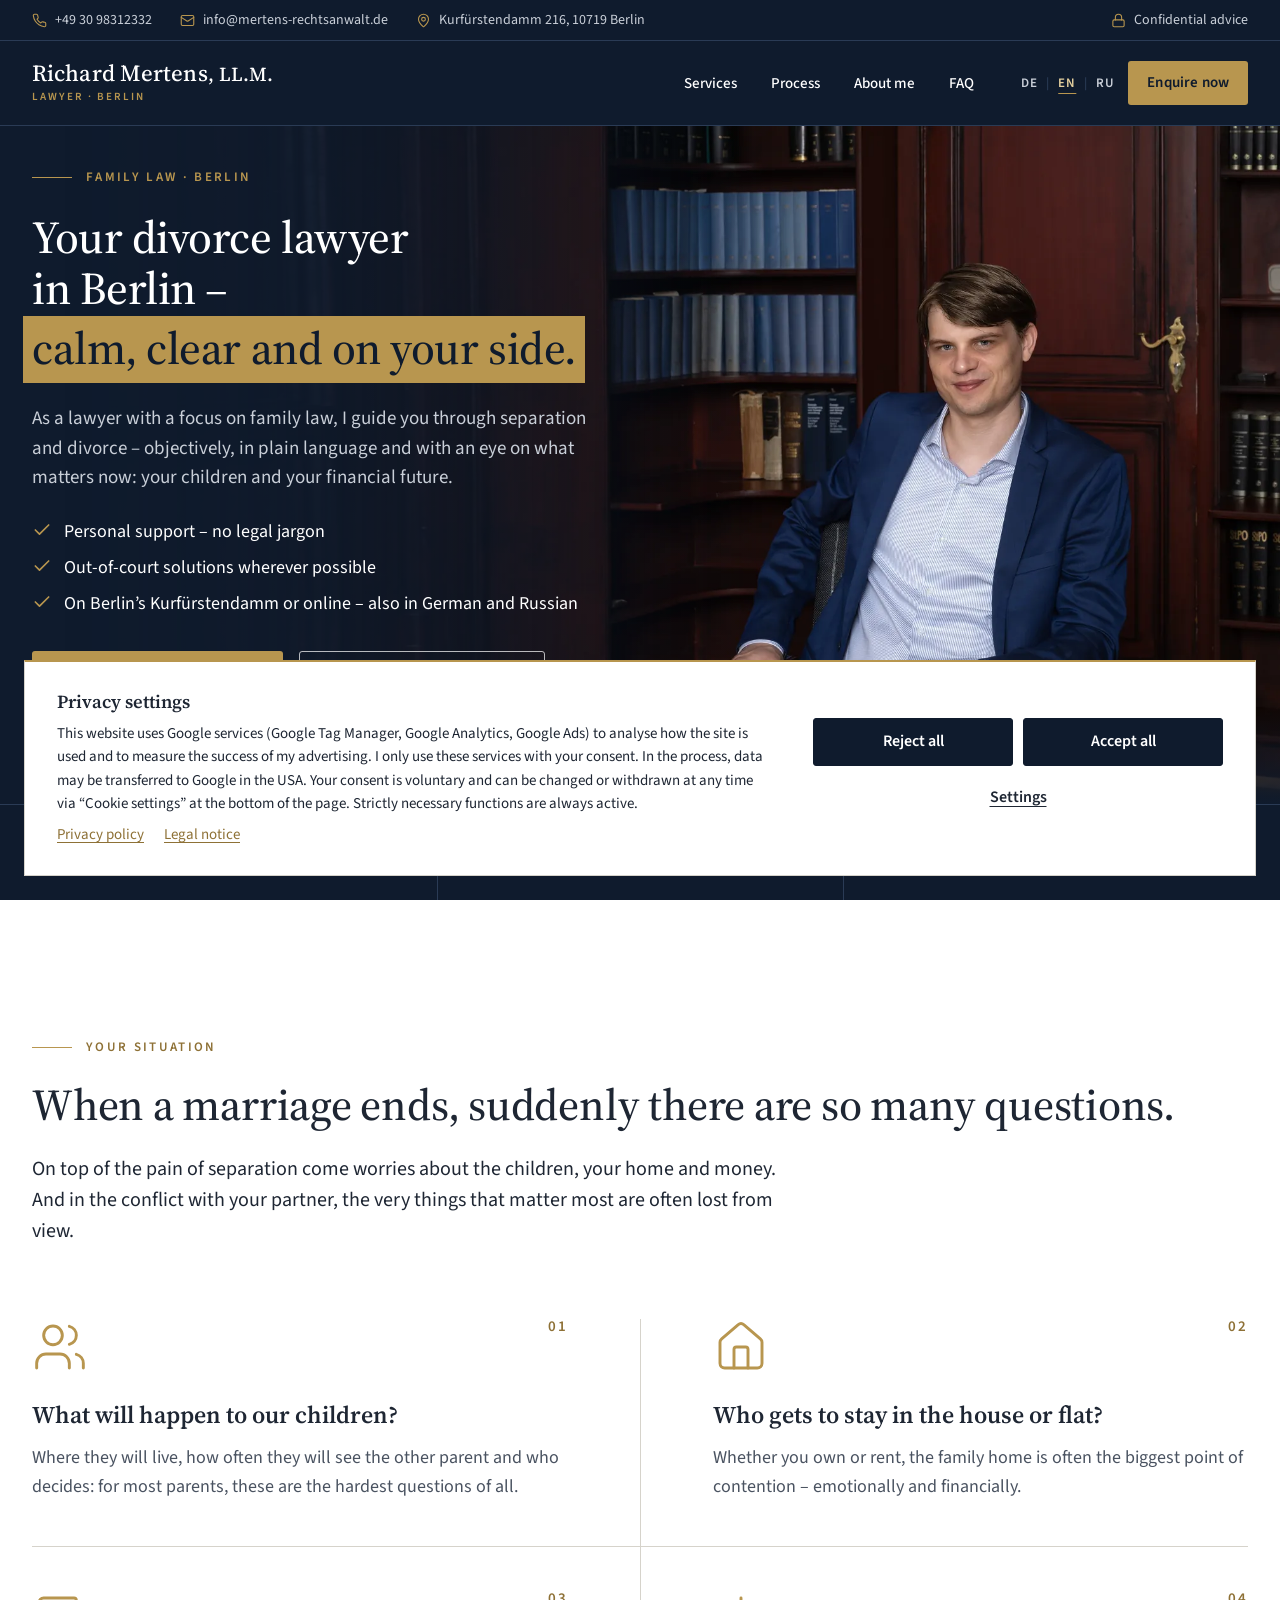
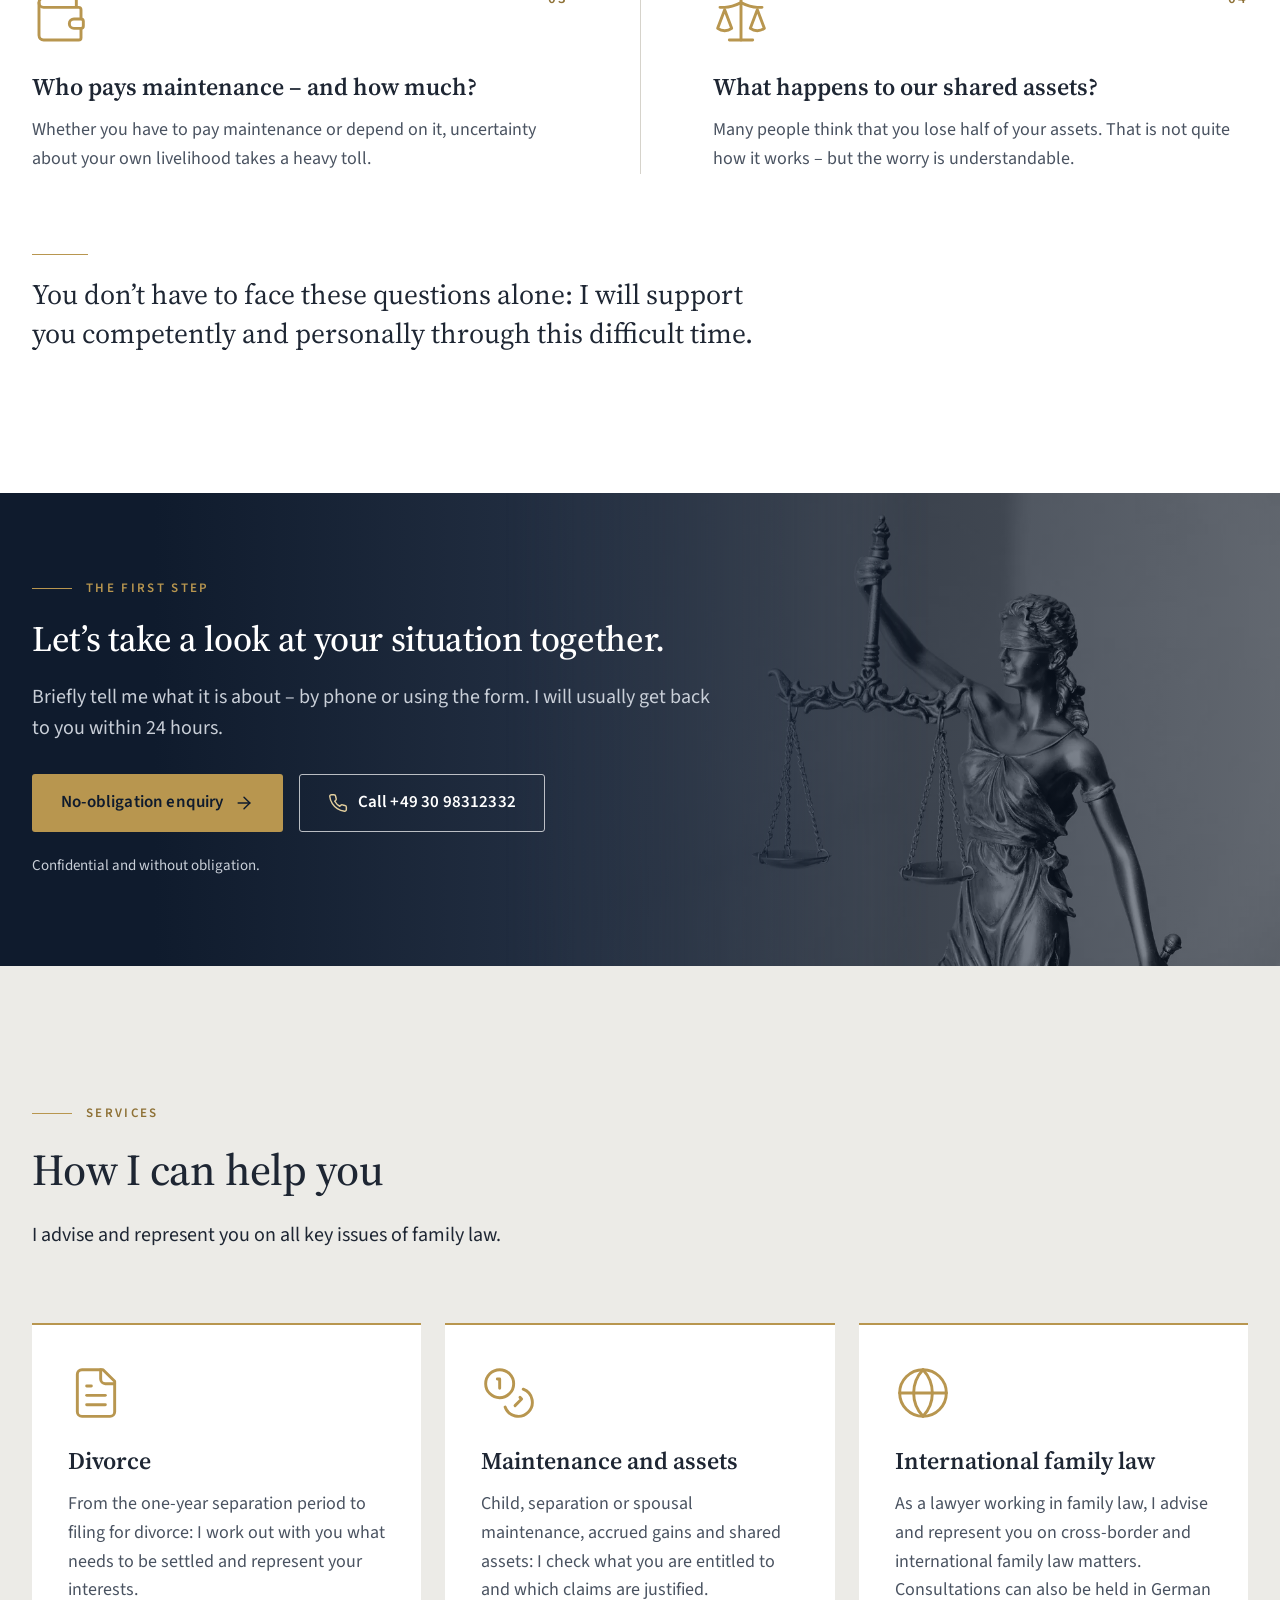
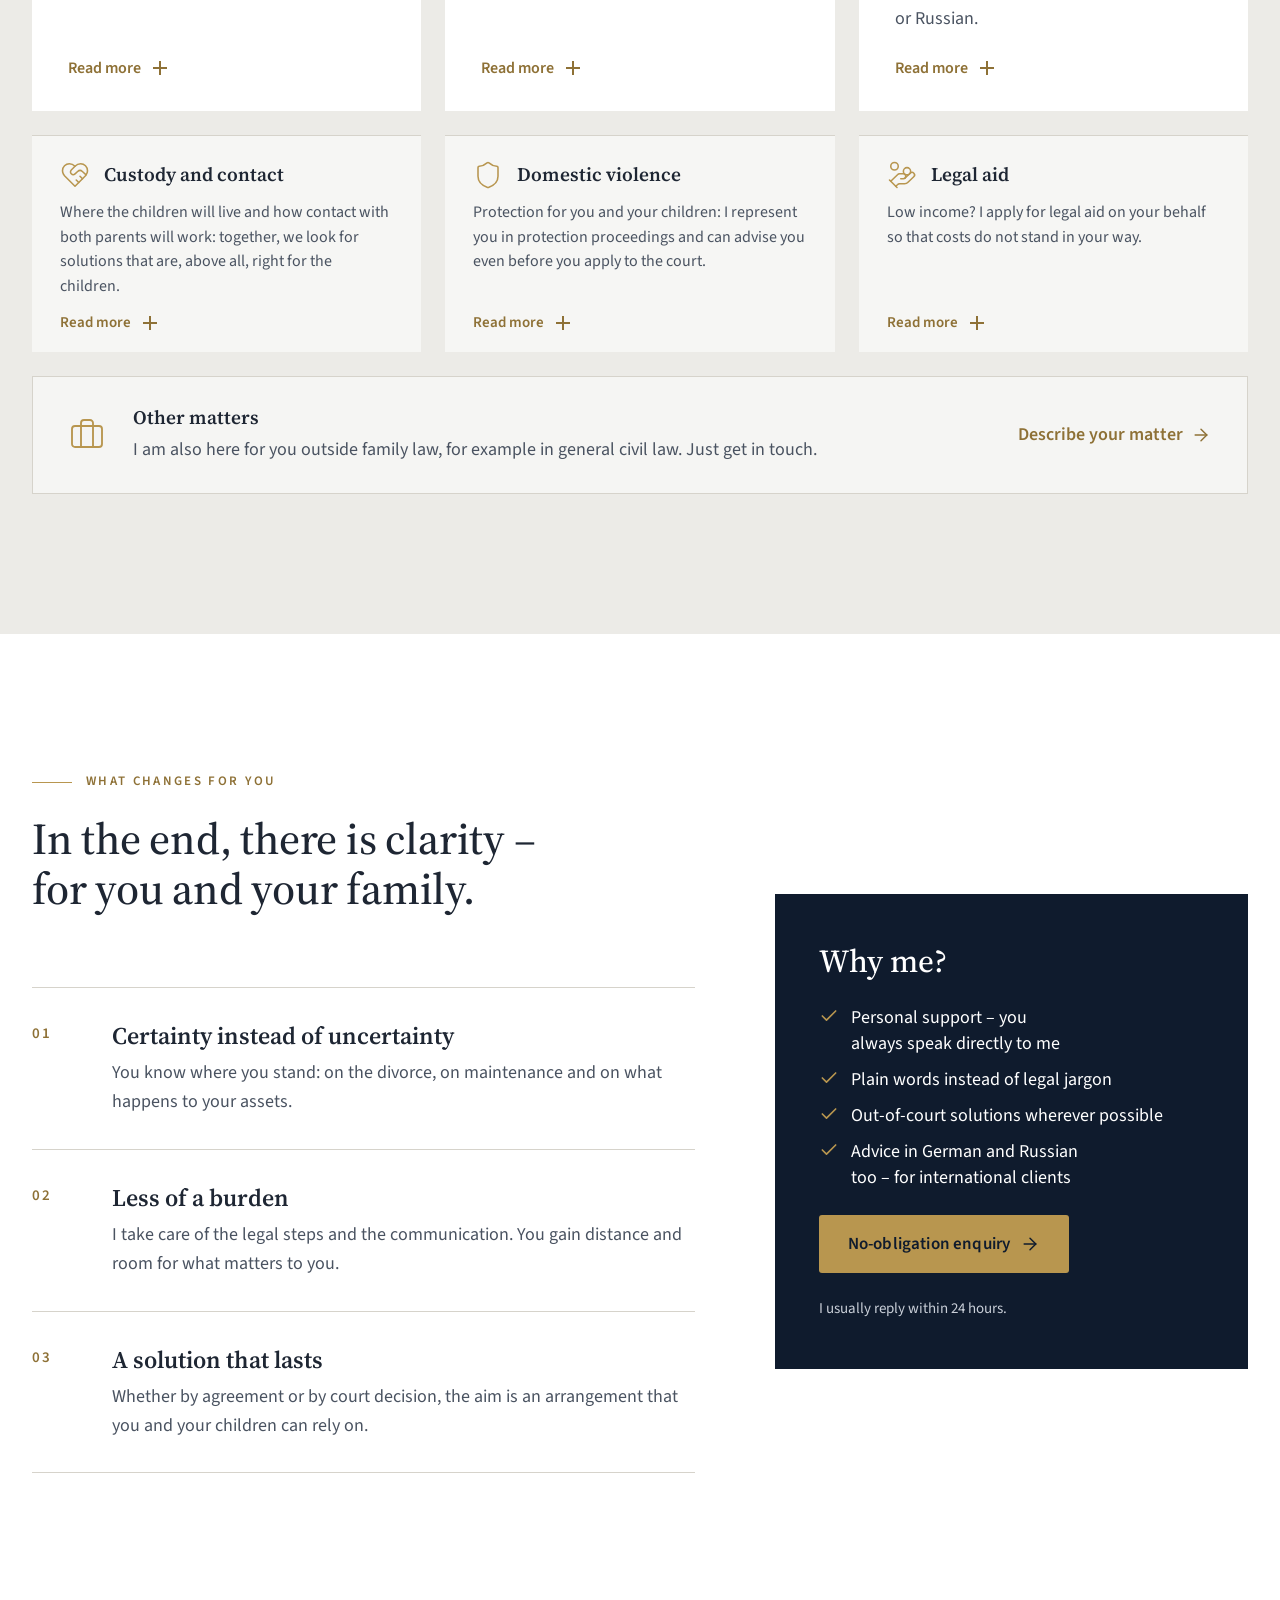
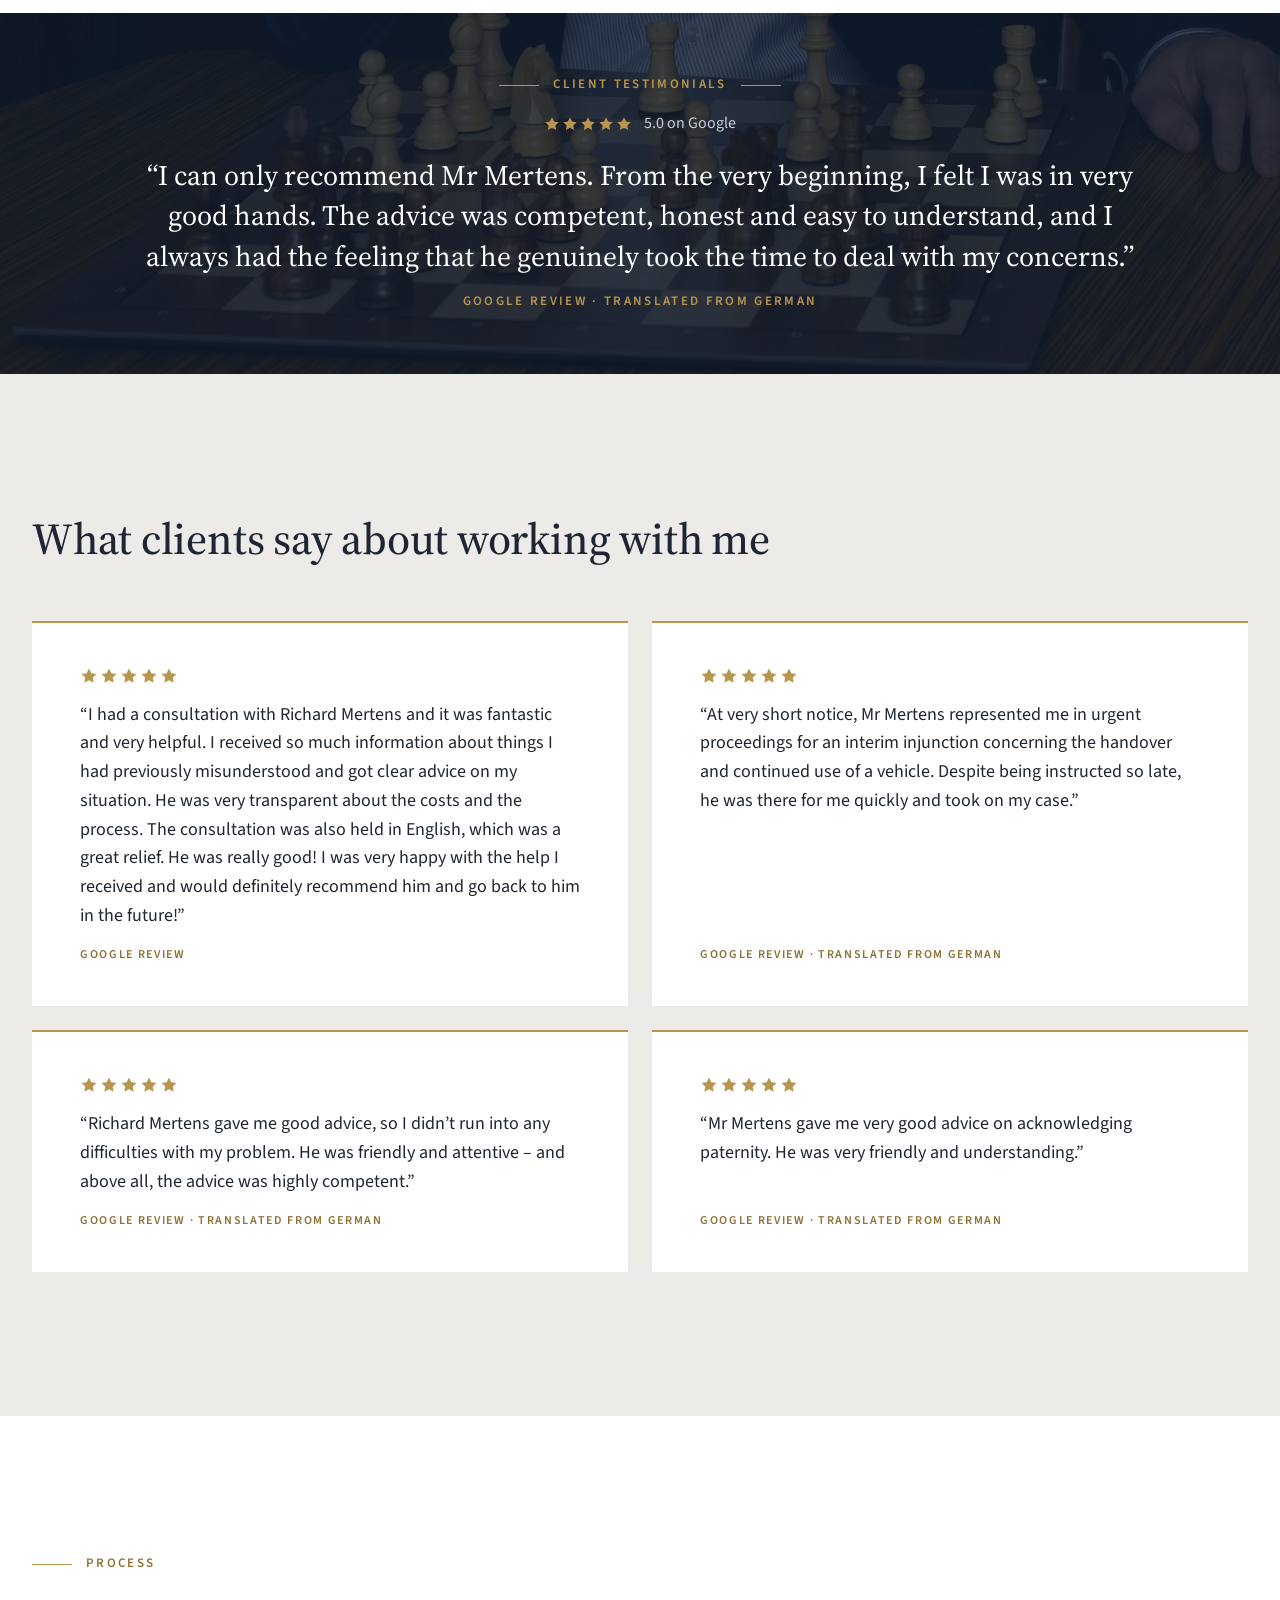
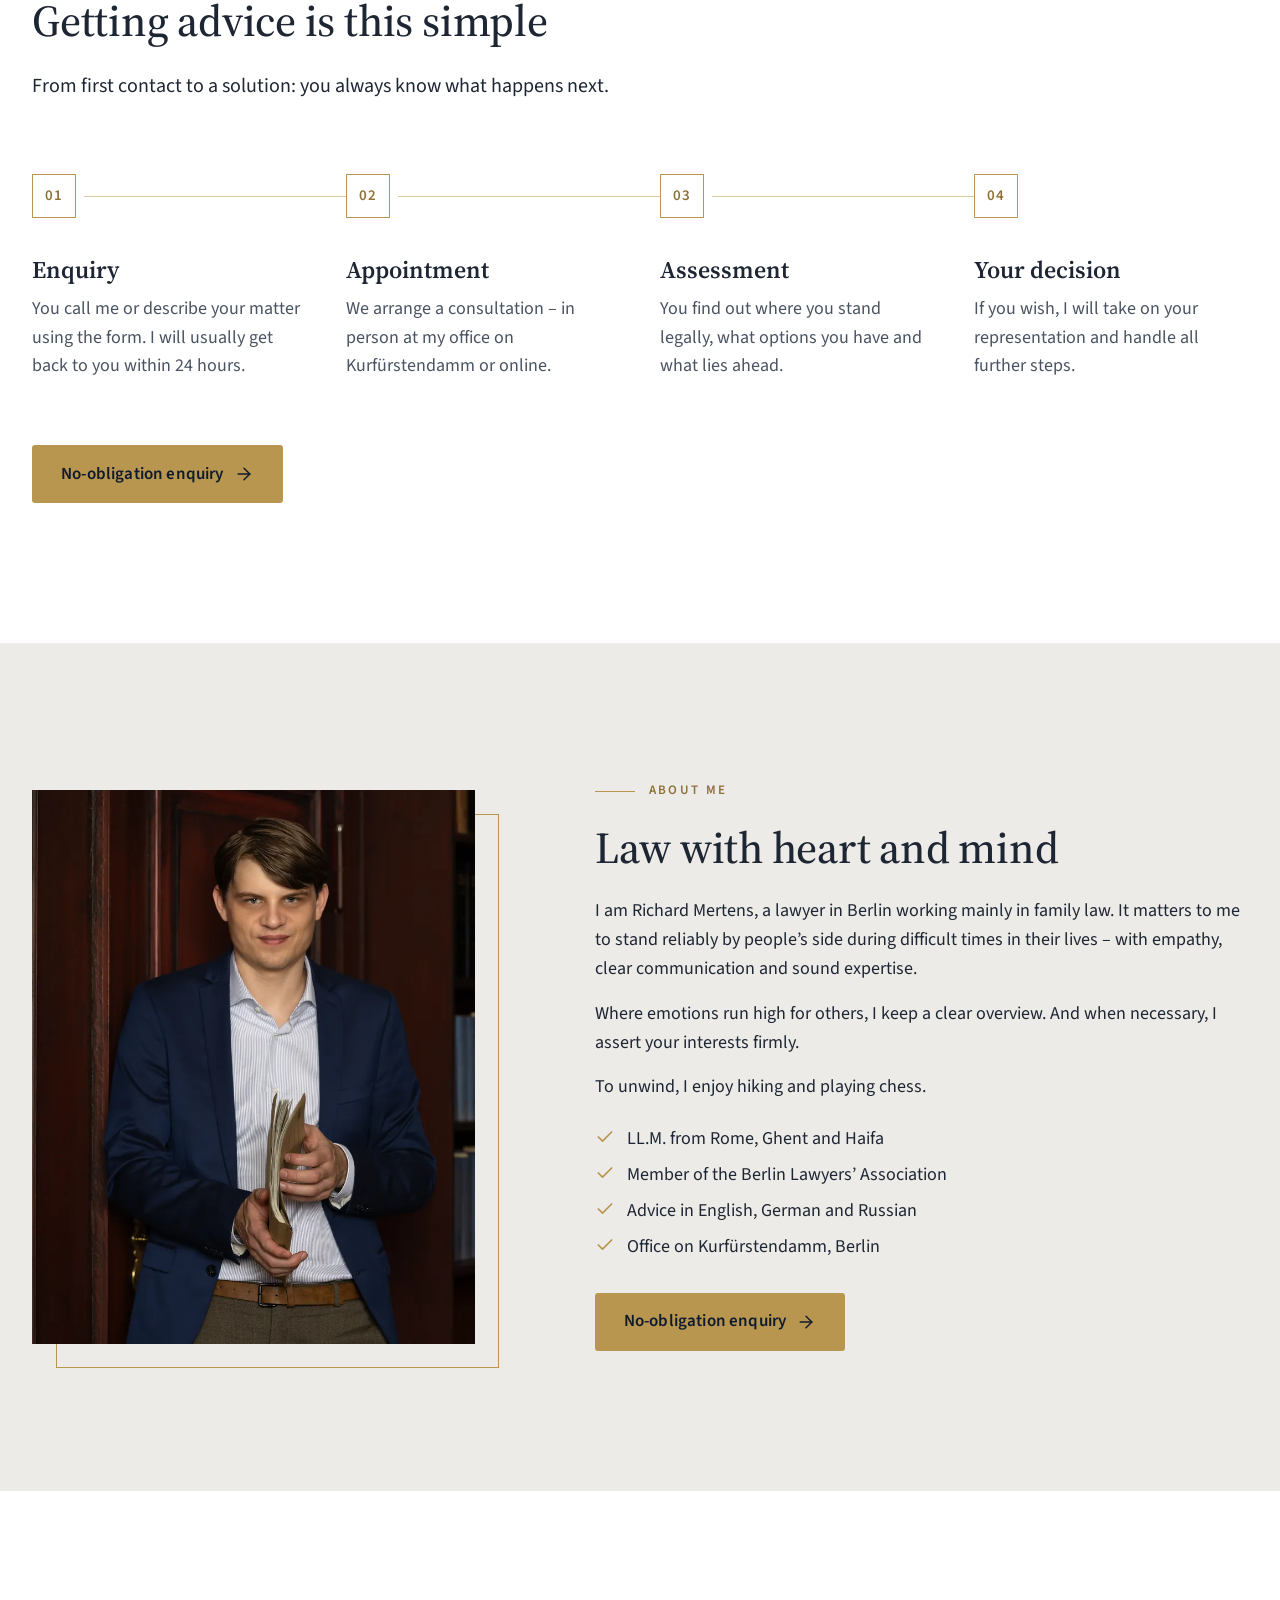
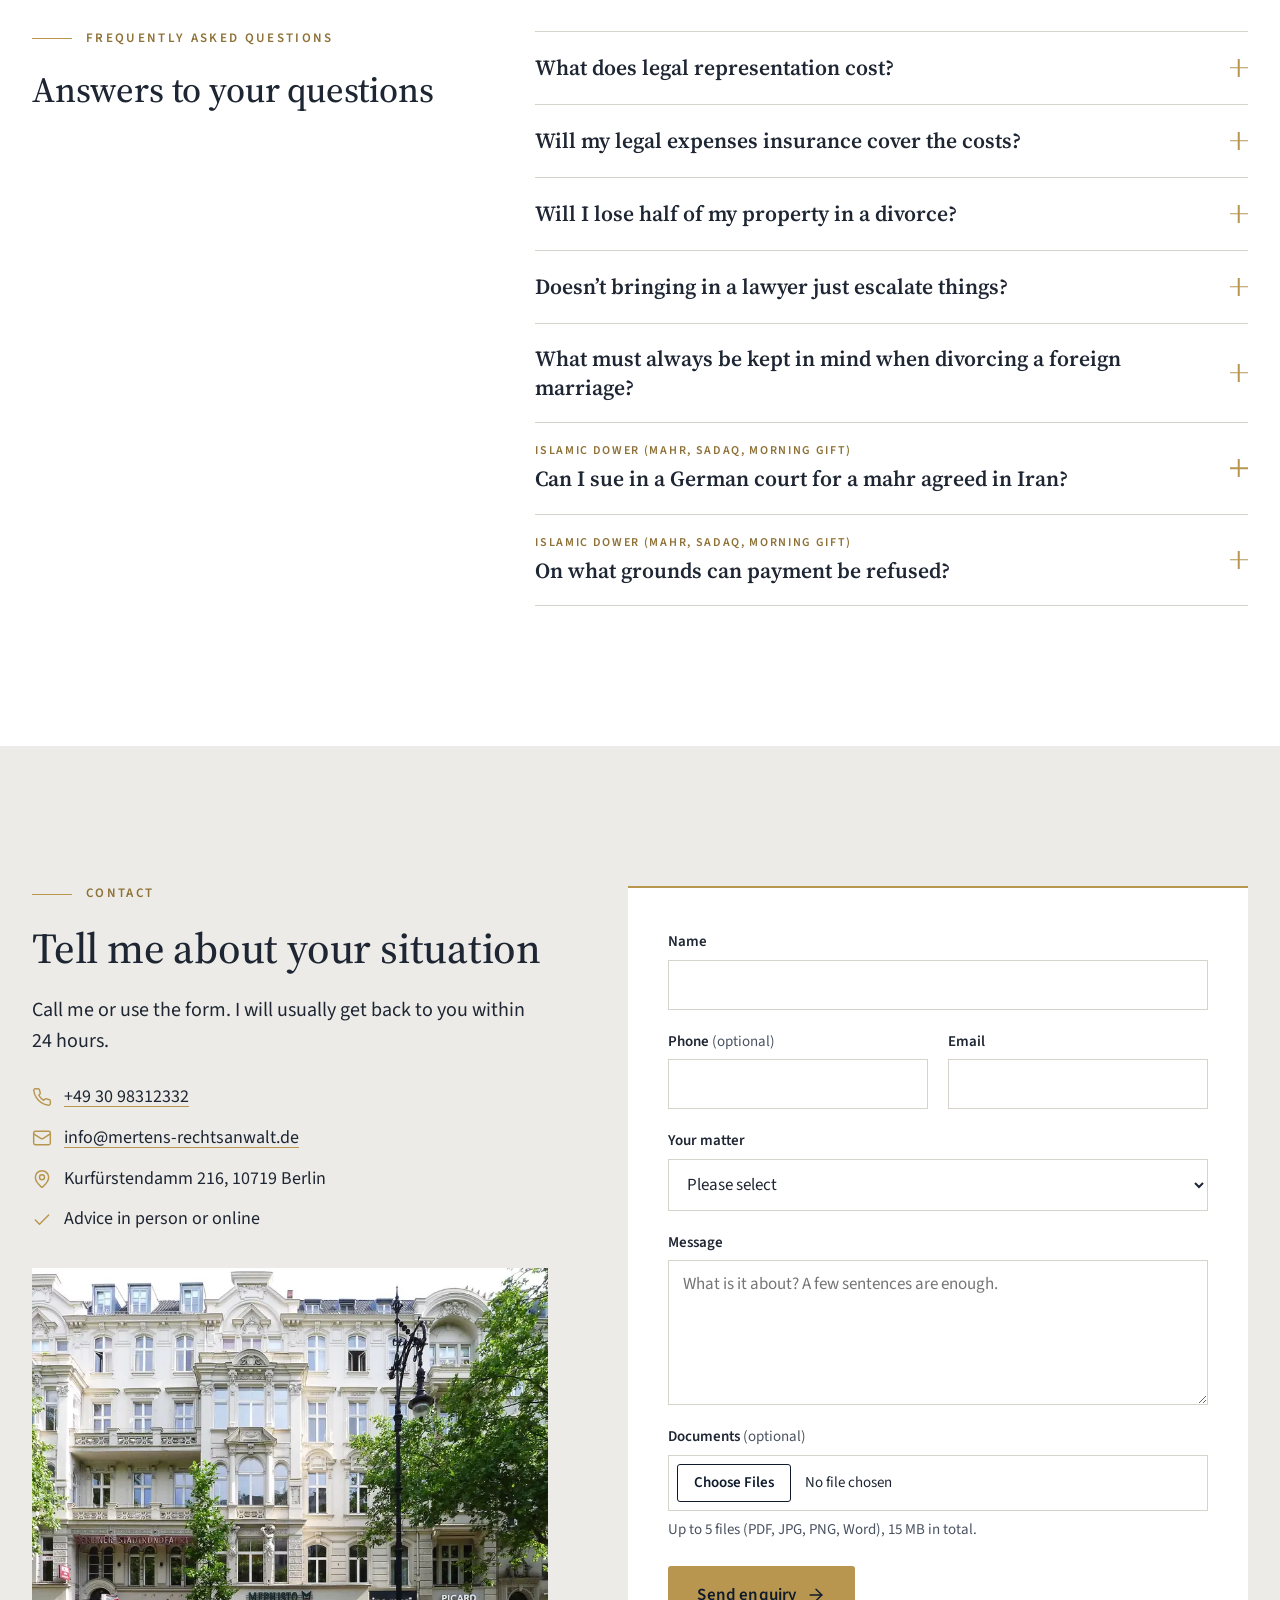
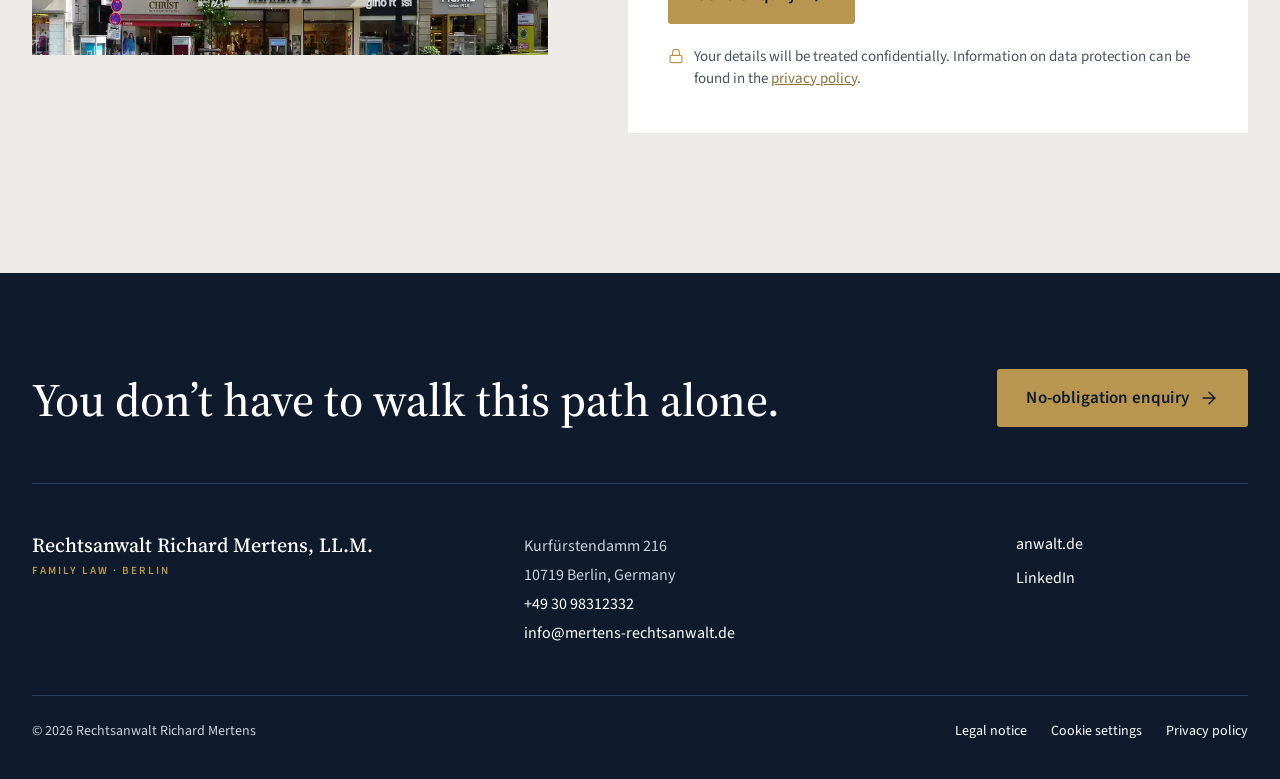
==== commit 45ffcf57: "CTAs springen direkt aufs Formular; Leistungen: 3 Schwerpunkte gross, 3 weitere kompakt; Problemkart" ====
--- a/en/index.html
+++ b/en/index.html
@@ -15,7 +15,7 @@
 
   <link rel="preload" href="../fonts/SourceSerif4-variable.woff2" as="font" type="font/woff2" crossorigin>
   <link rel="preload" href="../fonts/SourceSans3-variable.woff2" as="font" type="font/woff2" crossorigin>
-  <link rel="stylesheet" href="../style.css?v=21">
+  <link rel="stylesheet" href="../style.css?v=22">
   <!-- Consent Mode v2 + banner: must load before any Google service -->
   <script src="../consent.js?v=3"></script>
 
@@ -94,7 +94,7 @@
         <a class="icon-btn" href="tel:+493098312332" aria-label="Call: +49 30 98312332">
           <svg class="icon" viewBox="0 0 24 24" aria-hidden="true"><path d="M22 16.92v3a2 2 0 0 1-2.18 2 19.79 19.79 0 0 1-8.63-3.07 19.5 19.5 0 0 1-6-6 19.79 19.79 0 0 1-3.07-8.67A2 2 0 0 1 4.11 2h3a2 2 0 0 1 2 1.72 12.84 12.84 0 0 0 .7 2.81 2 2 0 0 1-.45 2.11L8.09 9.91a16 16 0 0 0 6 6l1.27-1.27a2 2 0 0 1 2.11-.45 12.84 12.84 0 0 0 2.81.7A2 2 0 0 1 22 16.92z"/></svg>
         </a>
-        <a class="btn btn--primary btn--sm" href="#contact"><span>Enquire<span class="hide-xs"> now</span></span></a>
+        <a class="btn btn--primary btn--sm" href="#enquiry"><span>Enquire<span class="hide-xs"> now</span></span></a>
       </div>
     </nav>
   </header>
@@ -136,7 +136,7 @@
             </ul>
 
             <div class="hero__ctas">
-              <a class="btn btn--primary btn--lg" href="#contact">
+              <a class="btn btn--primary btn--lg" href="#enquiry">
                 No-obligation enquiry
                 <svg class="icon btn__arrow" viewBox="0 0 24 24" aria-hidden="true"><path d="M5 12h14"/><path d="m12 5 7 7-7 7"/></svg>
               </a>
@@ -246,8 +246,8 @@
               <svg class="icon problem__icon" viewBox="0 0 24 24" aria-hidden="true"><path d="m16 16 3-8 3 8c-.87.65-1.920 1-3 1s-2.13-.35-3-1Z"/><path d="m2 16 3-8 3 8c-.87.65-1.92 1-3 1s-2.13-.35-3-1Z"/><path d="M7 21h10"/><path d="M12 3v18"/><path d="M3 7h2c2 0 5-1 7-2 2 1 5 2 7 2h2"/></svg>
               <span class="problem__index" aria-hidden="true">04</span>
             </div>
-            <h3 class="problem__title">Will I lose half of everything?</h3>
-            <p class="problem__text">Many people fear having to give up half of their assets in a divorce. That is not quite how it works&nbsp;– but the worry is understandable.</p>
+            <h3 class="problem__title">What happens to our shared assets?</h3>
+            <p class="problem__text">Many people think that you lose half of your assets. That is not quite how it works&nbsp;– but the worry is understandable.</p>
           </li>
         </ul>
 
@@ -272,7 +272,7 @@
           I will usually get back to you within 24&nbsp;hours.
         </p>
         <div class="bridge__ctas">
-          <a class="btn btn--primary btn--lg" href="#contact">
+          <a class="btn btn--primary btn--lg" href="#enquiry">
             No-obligation enquiry
             <svg class="icon btn__arrow" viewBox="0 0 24 24" aria-hidden="true"><path d="M5 12h14"/><path d="m12 5 7 7-7 7"/></svg>
           </a>
@@ -295,9 +295,9 @@
           <p class="section-lead">I advise and represent you on all key issues of family law.</p>
         </header>
 
-        <!-- Six services: clicking a box opens the detailed text in a wide panel below its row
+        <!-- Six services: Richard's three focus areas on top (large), three more below (compact). Clicking a box opens the detailed text in a wide panel below its row
              (script.js). Without JavaScript, all texts are shown open below their box. -->
-        <div class="services__grid" data-services>
+        <div class="services__grid services__grid--focus" data-services>
           <article class="service">
             <svg class="icon service__icon" viewBox="0 0 24 24" aria-hidden="true"><path d="M15 2H6a2 2 0 0 0-2 2v16a2 2 0 0 0 2 2h12a2 2 0 0 0 2-2V7Z"/><path d="M14 2v4a2 2 0 0 0 2 2h4"/><path d="M10 9H8"/><path d="M16 13H8"/><path d="M16 17H8"/></svg>
             <h3 class="service__title" id="svc-divorce-title">Divorce</h3>
@@ -307,47 +307,12 @@
           <section class="service__panel" id="svc-divorce" aria-labelledby="svc-divorce-title">
             <div class="service__panel-side">
               <p class="service__panel-title" aria-hidden="true">Divorce</p>
-              <a class="text-link" href="#contact">Describe your matter <svg class="icon btn__arrow" viewBox="0 0 24 24" aria-hidden="true"><path d="M5 12h14"/><path d="m12 5 7 7-7 7"/></svg></a>
+              <a class="text-link" href="#enquiry">Describe your matter <svg class="icon btn__arrow" viewBox="0 0 24 24" aria-hidden="true"><path d="M5 12h14"/><path d="m12 5 7 7-7 7"/></svg></a>
             </div>
             <div class="service__panel-text">
               <p>I support you throughout the entire divorce process. You can come to me for information on all the legal consequences of a divorce as early as the point at which you are planning to separate.</p>
               <p>You can also seek my advice after receiving a divorce application. I am always open with you about the extent to which legal representation is necessary for you&nbsp;– above all with regard to the expected costs. Divorce proceedings do require a lawyer, i.e. the divorce application must be filed through a lawyer. However, you do not need to be represented by a lawyer to consent to the divorce application. In that case, you should at least seek advice on the procedure and, above all, on the consequences of not being legally represented.</p>
               <p>During the consultation, I inform you about the equalisation of pension rights and all other ways of enforcing your financial claims or defending against unjustified demands, for example regarding maintenance during separation or the equalisation of accrued gains. I also represent you in international divorces, with a particular focus on Russia and the CIS states as well as the Islamic legal sphere.</p>
-            </div>
-          </section>
-
-          <article class="service">
-            <svg class="icon service__icon" viewBox="0 0 24 24" aria-hidden="true"><path d="M20 13c0 5-3.5 7.5-7.66 8.95a1 1 0 0 1-.67-.01C7.5 20.5 4 18 4 13V6a1 1 0 0 1 1-1c2 0 4.5-1.2 6.24-2.72a1.17 1.17 0 0 1 1.52 0C14.51 3.81 17 5 19 5a1 1 0 0 1 1 1z"/></svg>
-            <h3 class="service__title" id="svc-violence-title">Domestic violence</h3>
-            <p class="service__text">Protection for you and your children: I represent you in protection proceedings and can advise you even before you apply to the court.</p>
-            <button class="service__toggle" type="button" aria-expanded="false" aria-controls="svc-violence"><span class="service__toggle-label">Read more</span><span class="service__plus" aria-hidden="true"></span></button>
-          </article>
-          <section class="service__panel" id="svc-violence" aria-labelledby="svc-violence-title">
-            <div class="service__panel-side">
-              <p class="service__panel-title" aria-hidden="true">Domestic violence</p>
-              <a class="text-link" href="#contact">Describe your matter <svg class="icon btn__arrow" viewBox="0 0 24 24" aria-hidden="true"><path d="M5 12h14"/><path d="m12 5 7 7-7 7"/></svg></a>
-            </div>
-            <div class="service__panel-text">
-              <p>I represent you in matters under the German Violence Protection Act (Gewaltschutzgesetz). If you have already submitted an application to the court’s legal applications office (Rechtsantragsstelle), you can contact me for an initial consultation. I also act for clients receiving legal aid. Reporting the matter to the police or applying for protection measures usually also means the end of the personal relationship between the partners.</p>
-              <p>In cases of domestic violence, you can also seek legal advice before applying to the court. As a rule, protection applications should be filed directly with the court’s legal applications office. I also represent you in any criminal proceedings connected with domestic violence.</p>
-              <p class="service__alert">If you are in immediate danger, please call the emergency number <a href="tel:110">110</a> straight away.</p>
-            </div>
-          </section>
-
-          <article class="service">
-            <svg class="icon service__icon" viewBox="0 0 24 24" aria-hidden="true"><path d="M19 14c1.49-1.46 3-3.21 3-5.5A5.5 5.5 0 0 0 16.5 3c-1.76 0-3 .5-4.5 2-1.5-1.5-2.74-2-4.5-2A5.5 5.5 0 0 0 2 8.5c0 2.3 1.5 4.05 3 5.5l7 7Z"/><path d="M12 5 9.04 7.96a2.17 2.17 0 0 0 0 3.08c.82.82 2.13.85 3 .07l2.07-1.9a2.82 2.82 0 0 1 3.79 0l2.96 2.66"/><path d="m18 15-2-2"/><path d="m15 18-2-2"/></svg>
-            <h3 class="service__title" id="svc-custody-title">Custody and contact</h3>
-            <p class="service__text">Where the children will live and how contact with both parents will work: together, we look for solutions that are, above all, right for the children.</p>
-            <button class="service__toggle" type="button" aria-expanded="false" aria-controls="svc-custody"><span class="service__toggle-label">Read more</span><span class="service__plus" aria-hidden="true"></span></button>
-          </article>
-          <section class="service__panel" id="svc-custody" aria-labelledby="svc-custody-title">
-            <div class="service__panel-side">
-              <p class="service__panel-title" aria-hidden="true">Custody and contact</p>
-              <a class="text-link" href="#contact">Describe your matter <svg class="icon btn__arrow" viewBox="0 0 24 24" aria-hidden="true"><path d="M5 12h14"/><path d="m12 5 7 7-7 7"/></svg></a>
-            </div>
-            <div class="service__panel-text">
-              <p>Proceedings concerning parental custody and contact are a particularly sensitive matter for parents. These proceedings are primarily about the interests not of the parents but of the child, who usually suffers most from the situation. I accompany you throughout the proceedings and am at your side as a reliable and knowledgeable source of support.</p>
-              <p>In the emotionally charged situation of parents in conflict over their child, I work towards a solution in every case, such as a court settlement or a contractual contact agreement. Even where parents are at odds, a joint solution generally serves the child’s welfare and your interests better than a one-sided decision by the family court. Where cooperation reaches its limits, however, I will of course use every procedural means available to protect your interests and the child’s welfare.</p>
             </div>
           </section>
 
@@ -360,30 +325,13 @@
           <section class="service__panel" id="svc-maintenance" aria-labelledby="svc-maintenance-title">
             <div class="service__panel-side">
               <p class="service__panel-title" aria-hidden="true">Maintenance and assets</p>
-              <a class="text-link" href="#contact">Describe your matter <svg class="icon btn__arrow" viewBox="0 0 24 24" aria-hidden="true"><path d="M5 12h14"/><path d="m12 5 7 7-7 7"/></svg></a>
+              <a class="text-link" href="#enquiry">Describe your matter <svg class="icon btn__arrow" viewBox="0 0 24 24" aria-hidden="true"><path d="M5 12h14"/><path d="m12 5 7 7-7 7"/></svg></a>
             </div>
             <div class="service__panel-text">
               <p>Family law recognises a number of different types of maintenance&nbsp;– child maintenance, maintenance for relatives, spousal maintenance and so on. I check whether you are entitled to maintenance and how you can enforce it. Equally, I represent you if you are facing unjustified maintenance claims or would like to have the amount of a claim reviewed.</p>
               <p>What all types of maintenance have in common is that they are calculated on the basis of income. For this purpose, the person potentially entitled to maintenance has a right to information against the person liable to pay. I support you in providing or obtaining this information. The income determined on that basis defines the maintenance obligation. It is important to look closely at which items may be deducted from income. Many maintenance debtors try to reduce their maintenance burden by understating their income. Which items are actually deductible depends on the statutory requirements and the case law of the courts. I will explain this to you in a consultation.</p>
               <p>I also represent you in matters concerning advance maintenance payments (Unterhaltsvorschuss). These are paid by the advance maintenance offices to those in need when minor children live with one of the parents. The parent who does not care for the child often faces high repayment claims from the advance maintenance office&nbsp;– frequently years later. In many cases, however, this debt can be reduced considerably with legal representation. You can book a consultation to find out more about an advance maintenance matter.</p>
               <p>I can also support you with regard to assets. In a divorce, it is not the entire property that is divided but only the accrued gains&nbsp;– that is, what a spouse has gained during the marriage. I establish what actually has to be equalised&nbsp;– for example with regard to a house, savings or a shared flat&nbsp;– and work towards a fair division.</p>
-            </div>
-          </section>
-
-          <article class="service">
-            <svg class="icon service__icon" viewBox="0 0 24 24" aria-hidden="true"><path d="M11 15h2a2 2 0 1 0 0-4h-3c-.6 0-1.1.2-1.4.6L3 17"/><path d="m7 21 1.6-1.4c.3-.4.8-.6 1.4-.6h4c1.1 0 2.1-.4 2.8-1.2l4.6-4.4a2 2 0 0 0-2.75-2.91l-4.2 3.9"/><path d="m2 16 6 6"/><circle cx="16" cy="9" r="2.9"/><circle cx="6" cy="5" r="3"/></svg>
-            <h3 class="service__title" id="svc-legal-aid-title">Legal aid</h3>
-            <p class="service__text">Low income? I apply for legal aid on your behalf so that costs do not stand in your way.</p>
-            <button class="service__toggle" type="button" aria-expanded="false" aria-controls="svc-legal-aid"><span class="service__toggle-label">Read more</span><span class="service__plus" aria-hidden="true"></span></button>
-          </article>
-          <section class="service__panel" id="svc-legal-aid" aria-labelledby="svc-legal-aid-title">
-            <div class="service__panel-side">
-              <p class="service__panel-title" aria-hidden="true">Legal aid</p>
-              <a class="text-link" href="#contact">Describe your matter <svg class="icon btn__arrow" viewBox="0 0 24 24" aria-hidden="true"><path d="M5 12h14"/><path d="m12 5 7 7-7 7"/></svg></a>
-            </div>
-            <div class="service__panel-text">
-              <p>If your income is not sufficient, I will apply for legal aid (Verfahrenskostenhilfe) on your behalf. To do so, you need to complete the form on your personal and financial circumstances. I am happy to help if you have any questions about it. You can find guidance on completing the form (in German) at <a href="https://www.pkh-formular.de" target="_blank" rel="noopener">www.pkh-formular.de</a>.</p>
-              <p>With legal aid, the state covers the court fees and my fees&nbsp;– depending on your income, either in full or in return for instalments. As a rule, you are entitled to legal aid if you receive social benefits (e.g. citizen’s income or basic income support). You can also receive legal aid if you have a low income. In that case, the court may order you to pay in instalments.</p>
             </div>
           </section>
 
@@ -396,11 +344,72 @@
           <section class="service__panel" id="svc-international" aria-labelledby="svc-international-title">
             <div class="service__panel-side">
               <p class="service__panel-title" aria-hidden="true">International family law</p>
-              <a class="text-link" href="#contact">Describe your matter <svg class="icon btn__arrow" viewBox="0 0 24 24" aria-hidden="true"><path d="M5 12h14"/><path d="m12 5 7 7-7 7"/></svg></a>
+              <a class="text-link" href="#enquiry">Describe your matter <svg class="icon btn__arrow" viewBox="0 0 24 24" aria-hidden="true"><path d="M5 12h14"/><path d="m12 5 7 7-7 7"/></svg></a>
             </div>
             <div class="service__panel-text">
               <p>A foreign connection can arise in various ways, for example through a marriage abroad followed by the spouses moving to Germany, through one or both spouses holding a foreign nationality, or simply through a planned move abroad. The consequences vary and depend on several factors. A foreign connection is particularly complex in the case of countries outside the European Union, such as Russia, Iran, Vietnam or others.</p>
               <p>Legal advice is usually advisable here, because the effects can differ greatly from country to country. The possible consequences are often not easy for spouses to recognise. In the event of separation or divorce, this can lead to unpleasant surprises. The possible consequences can be cushioned in advance by agreements, for example a marital agreement (Ehevertrag) with a clause choosing German law. I can help you with this.</p>
+            </div>
+          </section>
+        </div>
+
+        <!-- weitere Leistungen: kompaktere, zurückhaltendere Kästchen -->
+        <div class="services__grid services__grid--minor" data-services>
+          <article class="service service--minor">
+            <div class="service__head">
+              <svg class="icon service__icon" viewBox="0 0 24 24" aria-hidden="true"><path d="M19 14c1.49-1.46 3-3.21 3-5.5A5.5 5.5 0 0 0 16.5 3c-1.76 0-3 .5-4.5 2-1.5-1.5-2.74-2-4.5-2A5.5 5.5 0 0 0 2 8.5c0 2.3 1.5 4.05 3 5.5l7 7Z"/><path d="M12 5 9.04 7.96a2.17 2.17 0 0 0 0 3.08c.82.82 2.13.85 3 .07l2.07-1.9a2.82 2.82 0 0 1 3.79 0l2.96 2.66"/><path d="m18 15-2-2"/><path d="m15 18-2-2"/></svg>
+              <h3 class="service__title" id="svc-custody-title">Custody and contact</h3>
+            </div>
+            <p class="service__text">Where the children will live and how contact with both parents will work: together, we look for solutions that are, above all, right for the children.</p>
+            <button class="service__toggle" type="button" aria-expanded="false" aria-controls="svc-custody"><span class="service__toggle-label">Read more</span><span class="service__plus" aria-hidden="true"></span></button>
+          </article>
+          <section class="service__panel" id="svc-custody" aria-labelledby="svc-custody-title">
+            <div class="service__panel-side">
+              <p class="service__panel-title" aria-hidden="true">Custody and contact</p>
+              <a class="text-link" href="#enquiry">Describe your matter <svg class="icon btn__arrow" viewBox="0 0 24 24" aria-hidden="true"><path d="M5 12h14"/><path d="m12 5 7 7-7 7"/></svg></a>
+            </div>
+            <div class="service__panel-text">
+              <p>Proceedings concerning parental custody and contact are a particularly sensitive matter for parents. These proceedings are primarily about the interests not of the parents but of the child, who usually suffers most from the situation. I accompany you throughout the proceedings and am at your side as a reliable and knowledgeable source of support.</p>
+              <p>In the emotionally charged situation of parents in conflict over their child, I work towards a solution in every case, such as a court settlement or a contractual contact agreement. Even where parents are at odds, a joint solution generally serves the child’s welfare and your interests better than a one-sided decision by the family court. Where cooperation reaches its limits, however, I will of course use every procedural means available to protect your interests and the child’s welfare.</p>
+            </div>
+          </section>
+
+          <article class="service service--minor">
+            <div class="service__head">
+              <svg class="icon service__icon" viewBox="0 0 24 24" aria-hidden="true"><path d="M20 13c0 5-3.5 7.5-7.66 8.95a1 1 0 0 1-.67-.01C7.5 20.5 4 18 4 13V6a1 1 0 0 1 1-1c2 0 4.5-1.2 6.24-2.72a1.17 1.17 0 0 1 1.52 0C14.51 3.81 17 5 19 5a1 1 0 0 1 1 1z"/></svg>
+              <h3 class="service__title" id="svc-violence-title">Domestic violence</h3>
+            </div>
+            <p class="service__text">Protection for you and your children: I represent you in protection proceedings and can advise you even before you apply to the court.</p>
+            <button class="service__toggle" type="button" aria-expanded="false" aria-controls="svc-violence"><span class="service__toggle-label">Read more</span><span class="service__plus" aria-hidden="true"></span></button>
+          </article>
+          <section class="service__panel" id="svc-violence" aria-labelledby="svc-violence-title">
+            <div class="service__panel-side">
+              <p class="service__panel-title" aria-hidden="true">Domestic violence</p>
+              <a class="text-link" href="#enquiry">Describe your matter <svg class="icon btn__arrow" viewBox="0 0 24 24" aria-hidden="true"><path d="M5 12h14"/><path d="m12 5 7 7-7 7"/></svg></a>
+            </div>
+            <div class="service__panel-text">
+              <p>I represent you in matters under the German Violence Protection Act (Gewaltschutzgesetz). If you have already submitted an application to the court’s legal applications office (Rechtsantragsstelle), you can contact me for an initial consultation. I also act for clients receiving legal aid. Reporting the matter to the police or applying for protection measures usually also means the end of the personal relationship between the partners.</p>
+              <p>In cases of domestic violence, you can also seek legal advice before applying to the court. As a rule, protection applications should be filed directly with the court’s legal applications office. I also represent you in any criminal proceedings connected with domestic violence.</p>
+              <p class="service__alert">If you are in immediate danger, please call the emergency number <a href="tel:110">110</a> straight away.</p>
+            </div>
+          </section>
+
+          <article class="service service--minor">
+            <div class="service__head">
+              <svg class="icon service__icon" viewBox="0 0 24 24" aria-hidden="true"><path d="M11 15h2a2 2 0 1 0 0-4h-3c-.6 0-1.1.2-1.4.6L3 17"/><path d="m7 21 1.6-1.4c.3-.4.8-.6 1.4-.6h4c1.1 0 2.1-.4 2.8-1.2l4.6-4.4a2 2 0 0 0-2.75-2.91l-4.2 3.9"/><path d="m2 16 6 6"/><circle cx="16" cy="9" r="2.9"/><circle cx="6" cy="5" r="3"/></svg>
+              <h3 class="service__title" id="svc-legal-aid-title">Legal aid</h3>
+            </div>
+            <p class="service__text">Low income? I apply for legal aid on your behalf so that costs do not stand in your way.</p>
+            <button class="service__toggle" type="button" aria-expanded="false" aria-controls="svc-legal-aid"><span class="service__toggle-label">Read more</span><span class="service__plus" aria-hidden="true"></span></button>
+          </article>
+          <section class="service__panel" id="svc-legal-aid" aria-labelledby="svc-legal-aid-title">
+            <div class="service__panel-side">
+              <p class="service__panel-title" aria-hidden="true">Legal aid</p>
+              <a class="text-link" href="#enquiry">Describe your matter <svg class="icon btn__arrow" viewBox="0 0 24 24" aria-hidden="true"><path d="M5 12h14"/><path d="m12 5 7 7-7 7"/></svg></a>
+            </div>
+            <div class="service__panel-text">
+              <p>If your income is not sufficient, I will apply for legal aid (Verfahrenskostenhilfe) on your behalf. To do so, you need to complete the form on your personal and financial circumstances. I am happy to help if you have any questions about it. You can find guidance on completing the form (in German) at <a href="https://www.pkh-formular.de" target="_blank" rel="noopener">www.pkh-formular.de</a>.</p>
+              <p>With legal aid, the state covers the court fees and my fees&nbsp;– depending on your income, either in full or in return for instalments. As a rule, you are entitled to legal aid if you receive social benefits (e.g. citizen’s income or basic income support). You can also receive legal aid if you have a low income. In that case, the court may order you to pay in instalments.</p>
             </div>
           </section>
         </div>
@@ -411,7 +420,7 @@
             <h3 class="services__more-title">Other matters</h3>
             <p>I am also here for you outside family law, for example in general civil law. Just get in touch.</p>
           </div>
-          <a class="text-link" href="#contact">
+          <a class="text-link" href="#enquiry">
             Describe your matter
             <svg class="icon btn__arrow" viewBox="0 0 24 24" aria-hidden="true"><path d="M5 12h14"/><path d="m12 5 7 7-7 7"/></svg>
           </a>
@@ -475,7 +484,7 @@
               Advice in German and Russian too&nbsp;– for international clients
             </li>
           </ul>
-          <a class="btn btn--primary btn--lg why__cta" href="#contact">
+          <a class="btn btn--primary btn--lg why__cta" href="#enquiry">
             No-obligation enquiry
             <svg class="icon btn__arrow" viewBox="0 0 24 24" aria-hidden="true"><path d="M5 12h14"/><path d="m12 5 7 7-7 7"/></svg>
           </a>
@@ -578,7 +587,7 @@
         </ol>
 
         <div class="process__cta">
-          <a class="btn btn--primary btn--lg" href="#contact">
+          <a class="btn btn--primary btn--lg" href="#enquiry">
             No-obligation enquiry
             <svg class="icon btn__arrow" viewBox="0 0 24 24" aria-hidden="true"><path d="M5 12h14"/><path d="m12 5 7 7-7 7"/></svg>
           </a>
@@ -626,7 +635,7 @@
               Office on Kurfürstendamm, Berlin
             </li>
           </ul>
-          <a class="btn btn--primary btn--lg about__cta" href="#contact">
+          <a class="btn btn--primary btn--lg about__cta" href="#enquiry">
             No-obligation enquiry
             <svg class="icon btn__arrow" viewBox="0 0 24 24" aria-hidden="true"><path d="M5 12h14"/><path d="m12 5 7 7-7 7"/></svg>
           </a>
@@ -732,7 +741,7 @@
         </div>
 
         <!-- Sent via kontakt.php on the STRATO web space (no third parties). Topic values stay German for the e-mail to the office. -->
-        <form class="contact-form" action="../kontakt.php" method="POST" enctype="multipart/form-data" novalidate>
+        <form class="contact-form" id="enquiry" action="../kontakt.php" method="POST" enctype="multipart/form-data" novalidate>
           <input type="hidden" name="ts" value="">
           <input type="hidden" name="lang" value="en">
           <div class="contact-form__hp" aria-hidden="true">
@@ -798,7 +807,7 @@
     <div class="container">
       <div class="site-footer__top">
         <p class="site-footer__claim" data-fit>You don’t have to walk this path alone.</p>
-        <a class="btn btn--primary btn--lg" href="#contact">
+        <a class="btn btn--primary btn--lg" href="#enquiry">
           No-obligation enquiry
           <svg class="icon btn__arrow" viewBox="0 0 24 24" aria-hidden="true"><path d="M5 12h14"/><path d="m12 5 7 7-7 7"/></svg>
         </a>
@@ -834,6 +843,6 @@
   <script src="../vendor/gsap.min.js" defer></script>
   <script src="../vendor/ScrollTrigger.min.js" defer></script>
   <script src="../vendor/lenis.min.js" defer></script>
-  <script src="../script.js?v=19" defer></script>
+  <script src="../script.js?v=20" defer></script>
 </body>
 </html>
--- a/style.css
+++ b/style.css
@@ -877,6 +877,30 @@
   transition: border-color var(--dur-base) var(--ease-calm);
 }
 .service__title { text-wrap: balance; }
+.services__grid + .services__grid { margin-top: 16px; }
+
+/* Weitere Leistungen: kompakter und zurückhaltender als Richards drei Schwerpunkte */
+.service--minor {
+  gap: 10px;
+  padding: 22px 24px 18px;
+  background: rgba(255, 255, 255, .55);
+  border-top: 1px solid var(--rm-stone-line);
+  transition: border-color var(--dur-base) var(--ease-calm), background var(--dur-base) var(--ease-calm);
+}
+.service__head {
+  display: flex;
+  align-items: center;
+  gap: 14px;
+}
+.service--minor .service__icon {
+  width: 30px;
+  height: 30px;
+  margin: 0;
+  flex-shrink: 0;
+}
+.service--minor .service__title { font-size: clamp(1.1rem, 1.05rem + .25vw, 1.2rem); }
+.service--minor .service__text { font-size: 16px; line-height: 1.55; }
+.service--minor .service__toggle { padding-top: 4px; font-size: 15px; }
 
 /* „Weiterlesen“: Die Schaltfläche deckt das ganze Kästchen ab (Klick überall möglich) */
 .service__toggle {
@@ -918,11 +942,16 @@
   transform: translateY(-50%);
 }
 .service__plus::after { transform: translateY(-50%) rotate(90deg); }
-.services__grid.is-enhanced .service:hover,
+.js .services__grid .service:hover,
 .service.is-active { border-top-color: var(--rm-gold-dark); }
 .service:hover .service__toggle,
 .service.is-active .service__toggle { color: var(--rm-ink); }
 .service.is-active .service__plus { transform: rotate(45deg); }
+.js .services__grid .service--minor:hover,
+.service--minor.is-active {
+  background: var(--rm-white);
+  border-top-color: var(--rm-gold);
+}
 
 /* Ausführlicher Text: breites Feld unter der Reihe des geöffneten Kästchens */
 .service__panel {
@@ -935,11 +964,11 @@
   background: var(--rm-white);
   border-left: 2px solid var(--rm-gold);
 }
-.services__grid.is-enhanced .service__toggle { display: inline-flex; }
-.services__grid.is-enhanced .service__panel { display: none; }
-.services__grid.is-enhanced .service__panel.is-open { display: grid; }
+.js .services__grid .service__toggle { display: inline-flex; }
+.js .services__grid .service__panel { display: none; }
+.js .services__grid .service__panel.is-open { display: grid; }
 /* kleiner Pfeil zeigt auf das geöffnete Kästchen */
-.services__grid.is-enhanced .service__panel::before {
+.js .services__grid .service__panel::before {
   content: '';
   position: absolute;
   top: -9px;
@@ -1014,7 +1043,9 @@
 
 @media (min-width: 768px) {
   .services__grid { grid-template-columns: repeat(2, minmax(0, 1fr)); gap: 24px; }
+  .services__grid + .services__grid { margin-top: 24px; }
   .service { padding: 40px 36px 32px; }
+  .service--minor { padding: 24px 28px 20px; }
   .service__panel {
     grid-template-columns: minmax(0, 4fr) minmax(0, 8fr);
     grid-template-areas: "side text";
@@ -1031,7 +1062,7 @@
     text-wrap: balance;
   }
   .service__panel-text p { font-size: 18px; }
-  .services__grid.is-enhanced .service__panel::before { top: -11px; border-bottom-color: var(--rm-gold); }
+  .js .services__grid .service__panel::before { top: -11px; border-bottom-color: var(--rm-gold); }
   .services__more {
     grid-template-columns: auto 1fr auto;
     align-items: center;
@@ -1039,6 +1070,10 @@
     margin-top: 24px;
     padding: 28px 36px;
   }
+}
+/* Tablet: zwei Spalten, das dritte Kästchen jeder Gruppe nimmt die volle Breite ein */
+@media (min-width: 768px) and (max-width: 1099px) {
+  .services__grid > .service:nth-of-type(3) { grid-column: 1 / -1; }
 }
 @media (min-width: 1100px) {
   .services__grid { grid-template-columns: repeat(3, minmax(0, 1fr)); }
@@ -1541,6 +1576,7 @@
 .contact__media img { width: 100%; height: 100%; object-fit: cover; }
 
 .contact-form {
+  scroll-margin-top: calc(var(--nav-h) + 20px); /* CTAs springen direkt aufs Formular, knapp unter die Navigation */
   display: grid;
   gap: 20px;
   padding: 28px 22px;
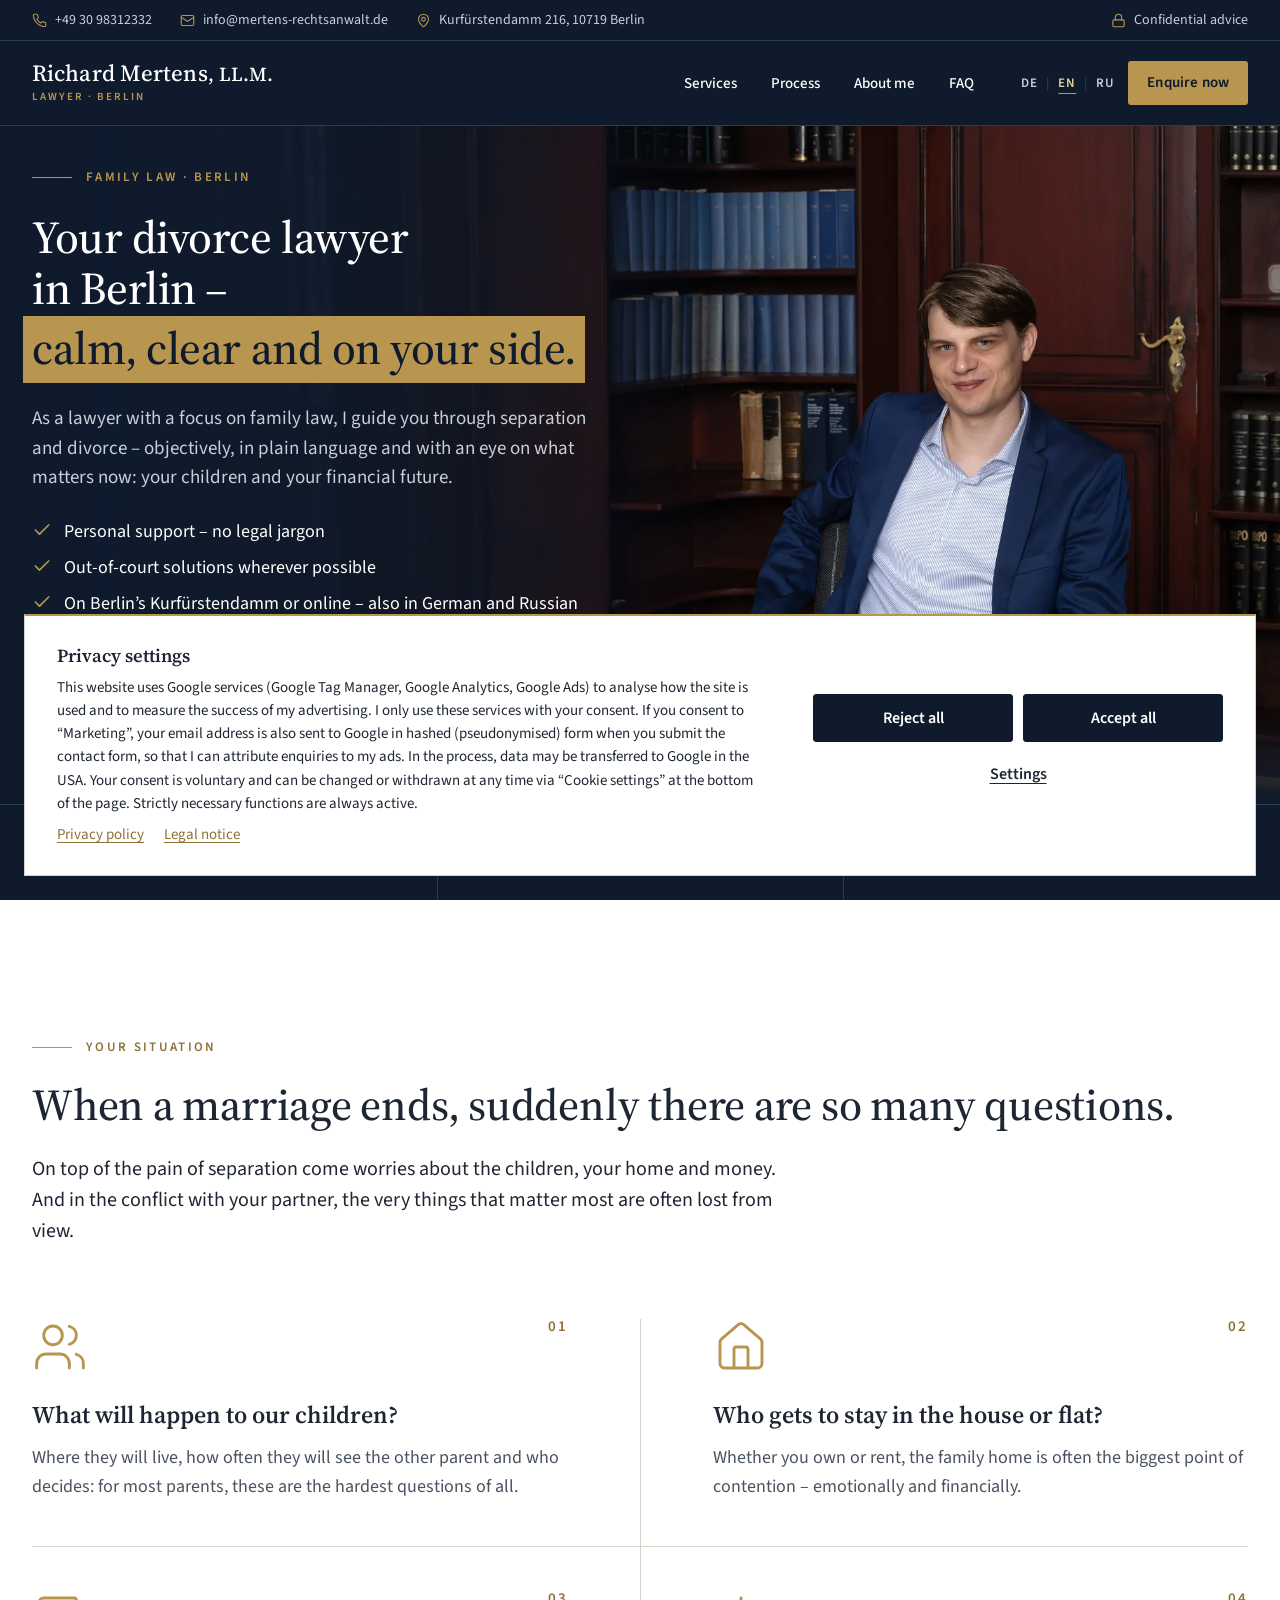
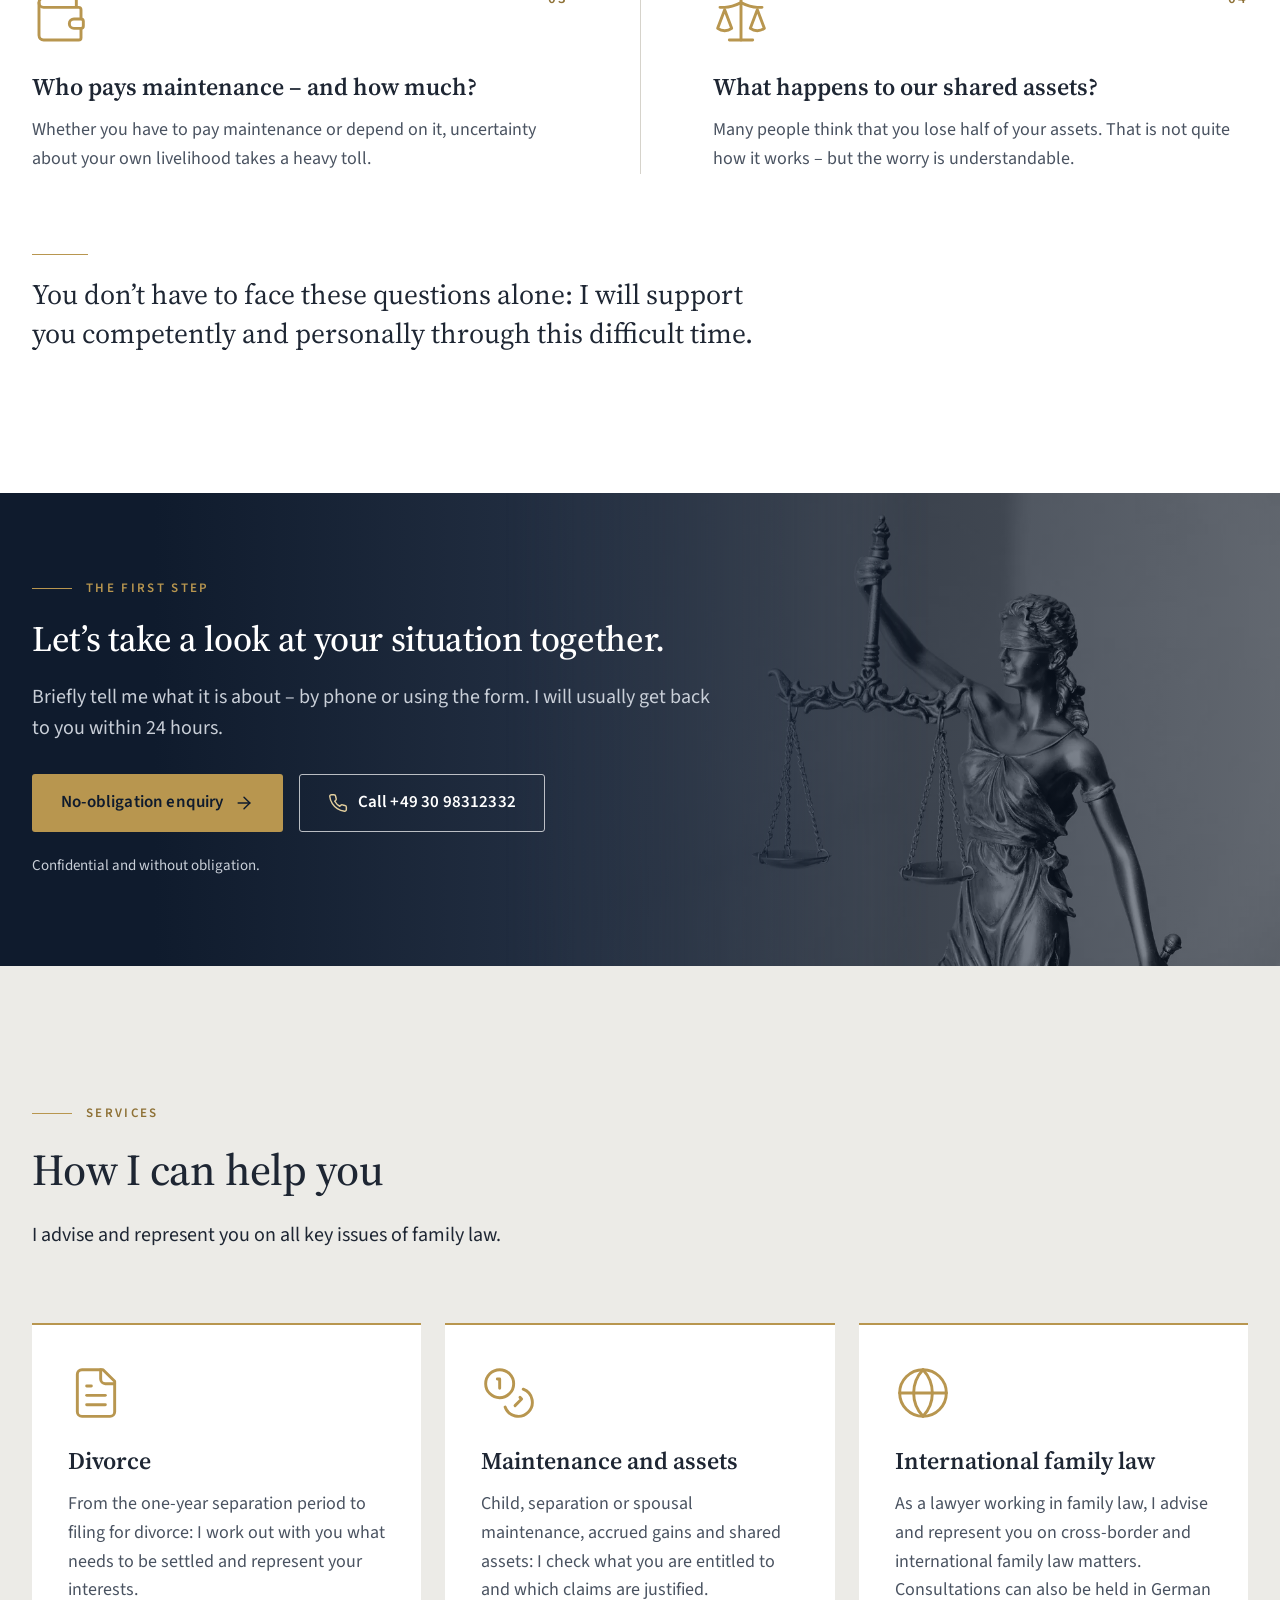
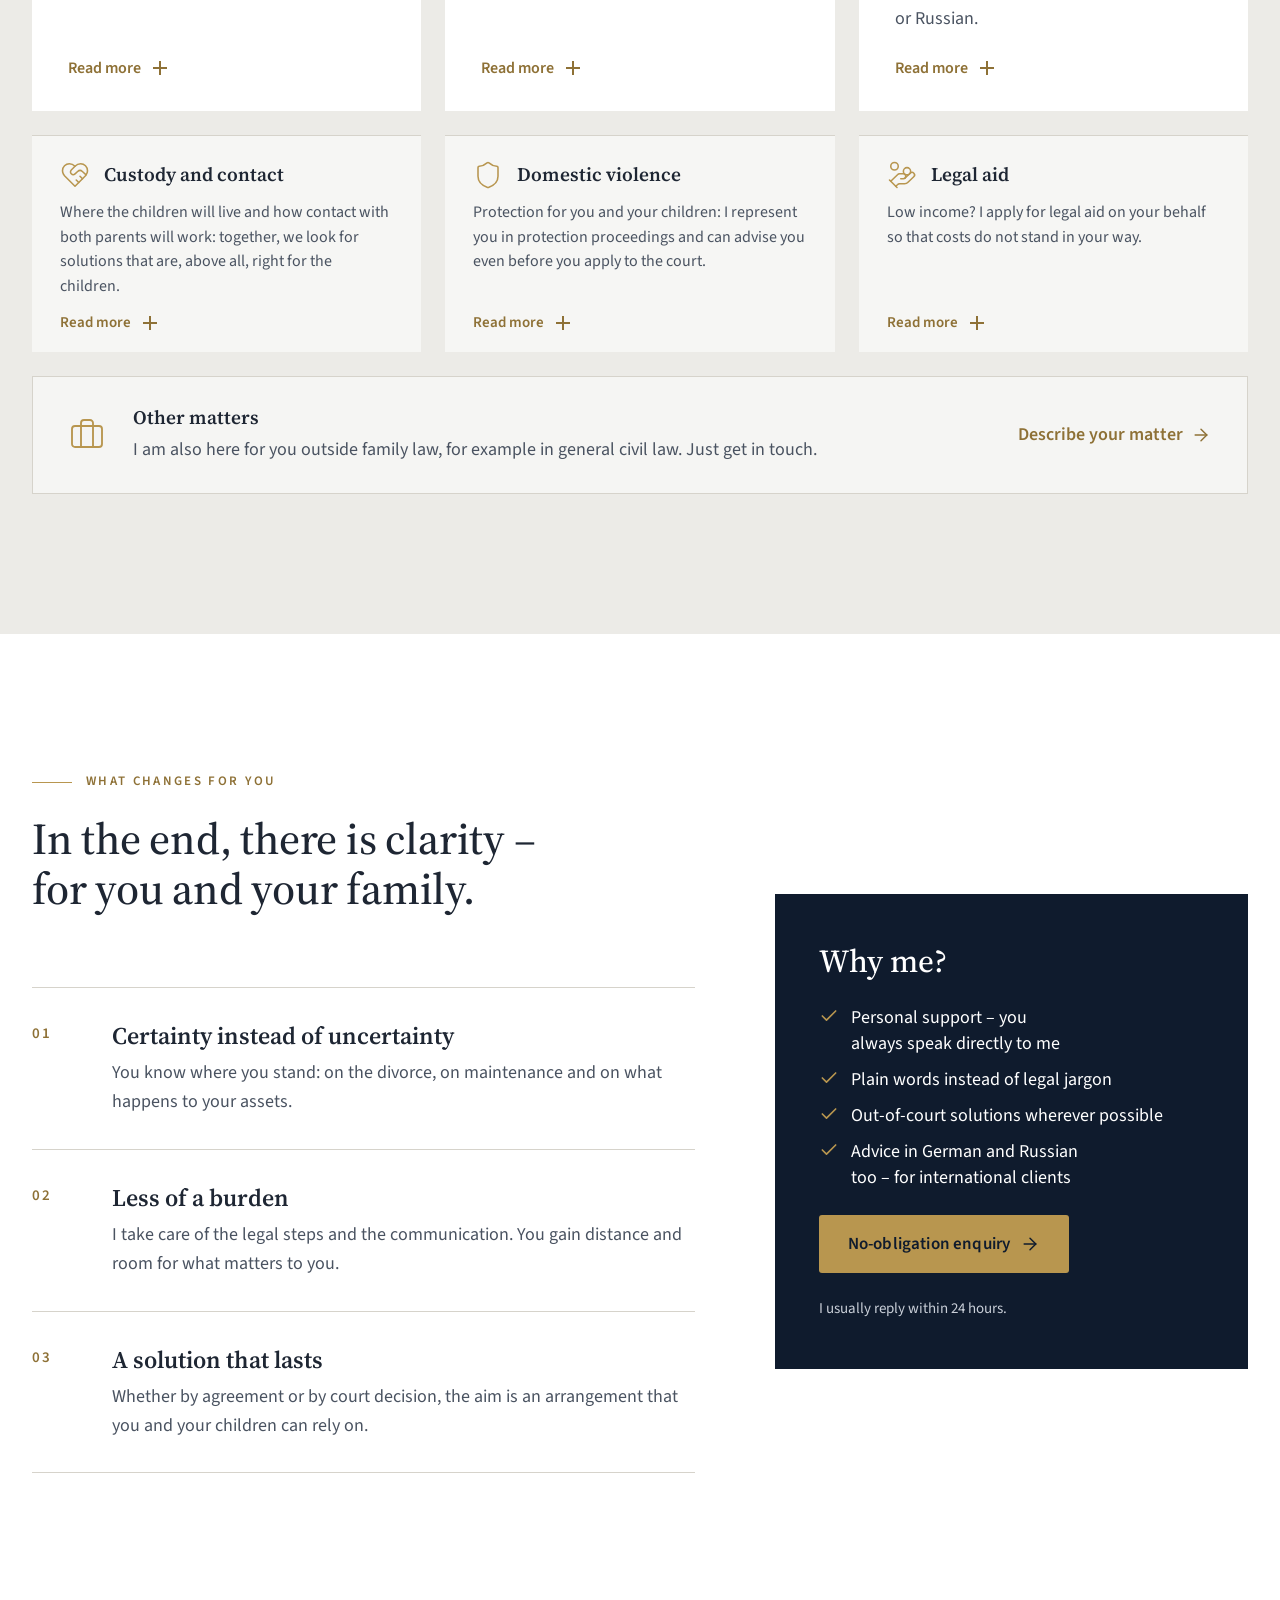
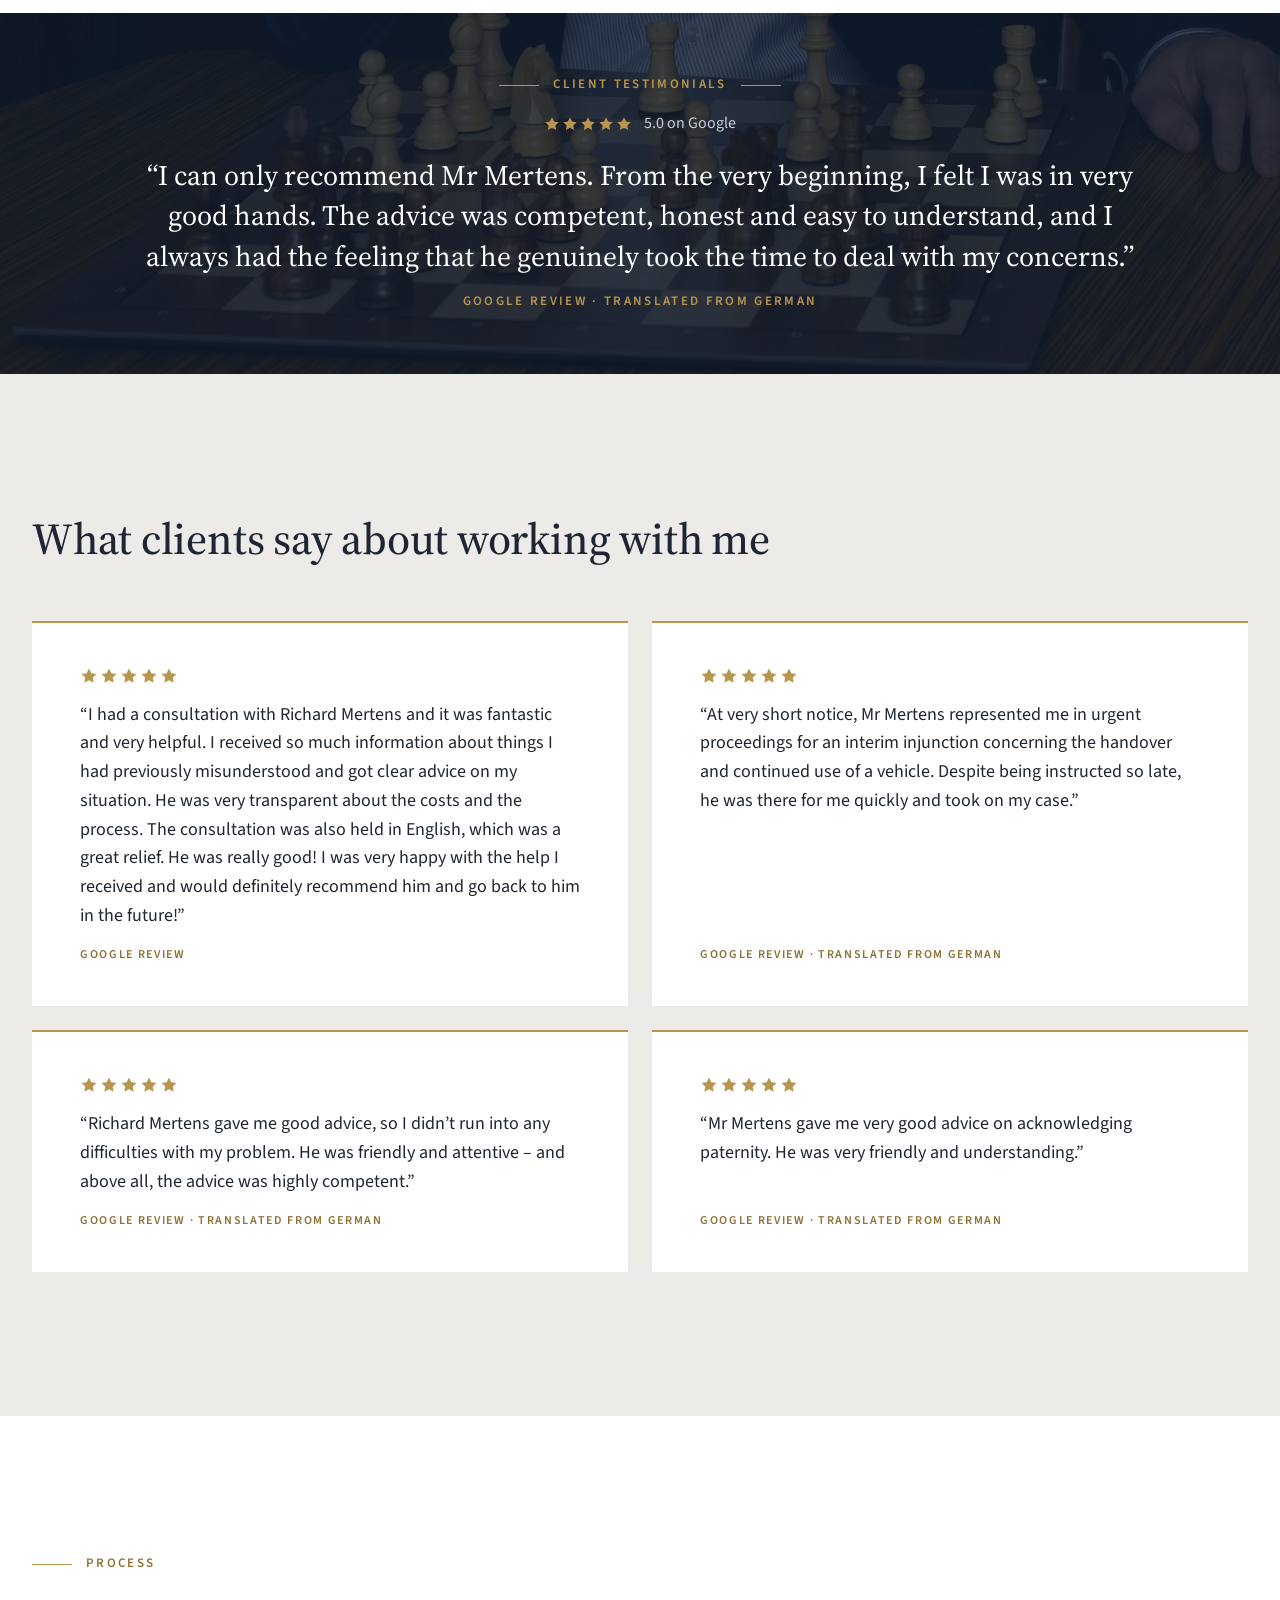
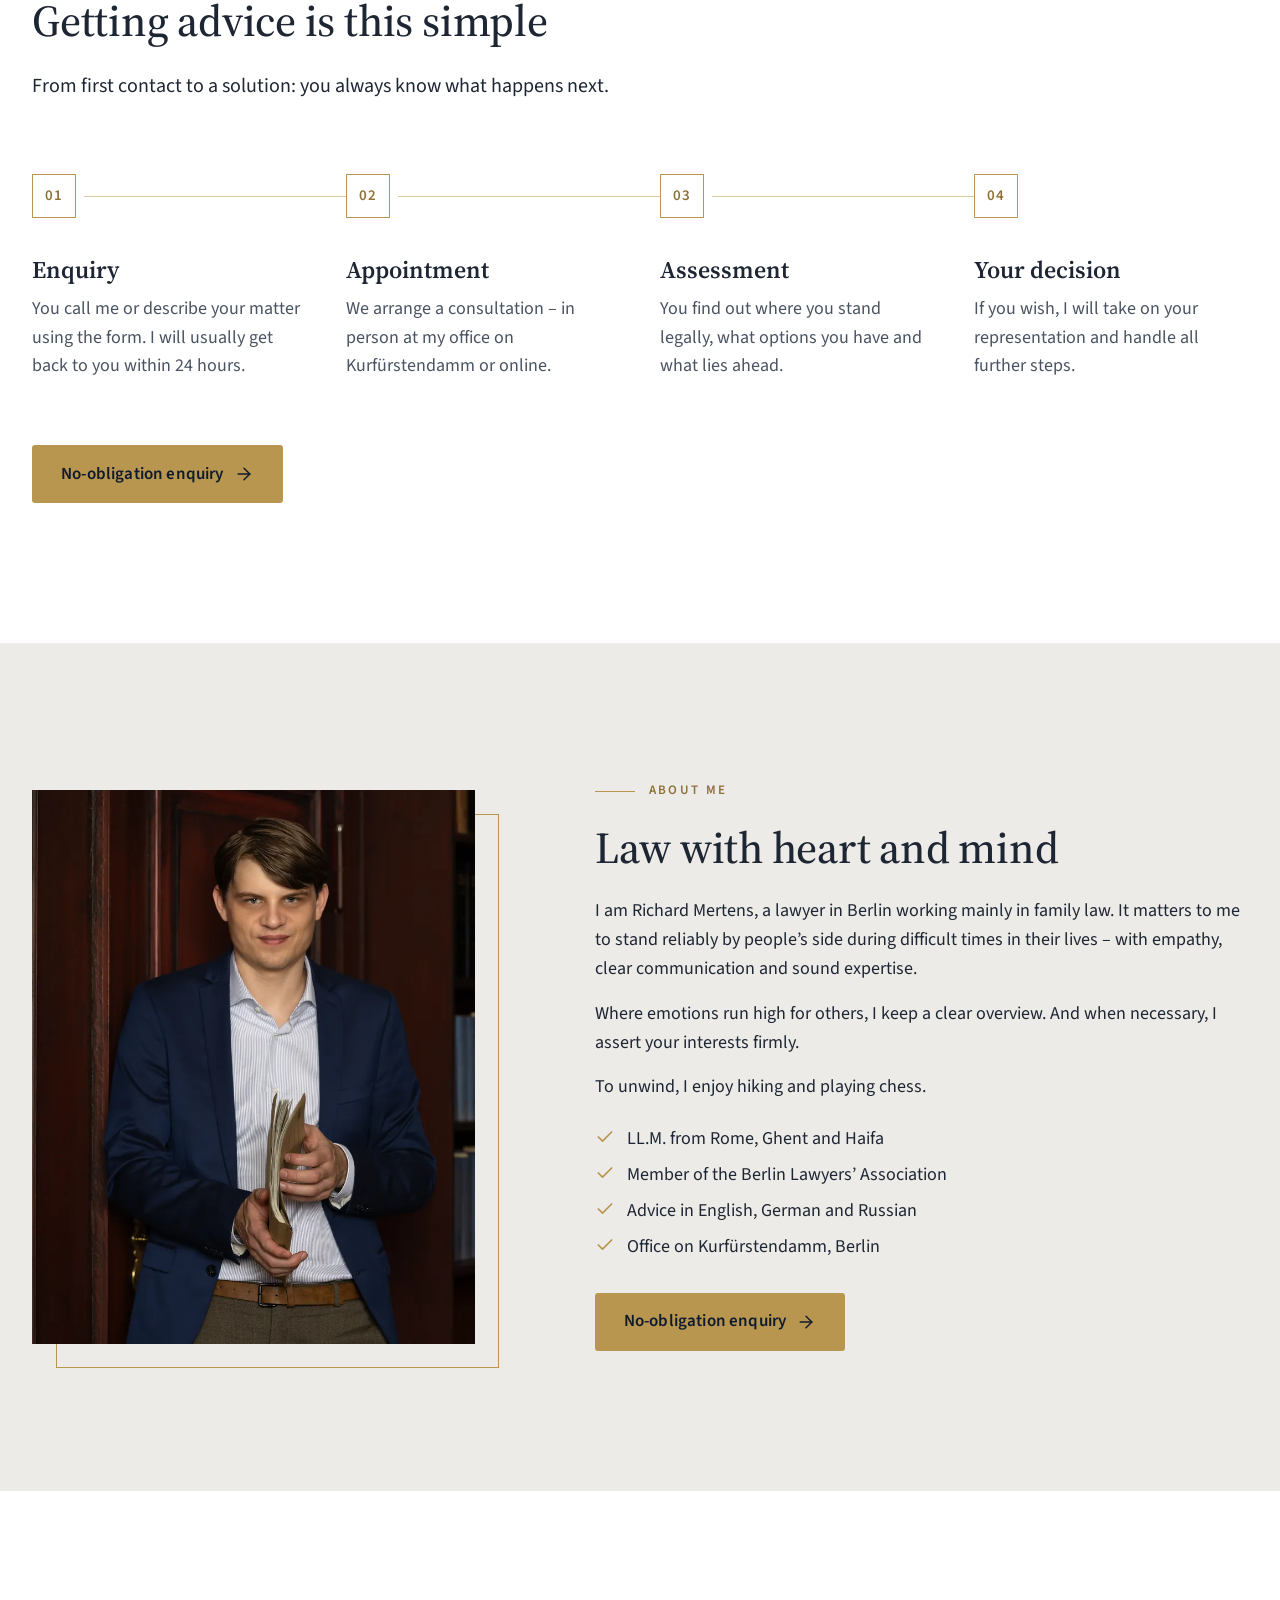
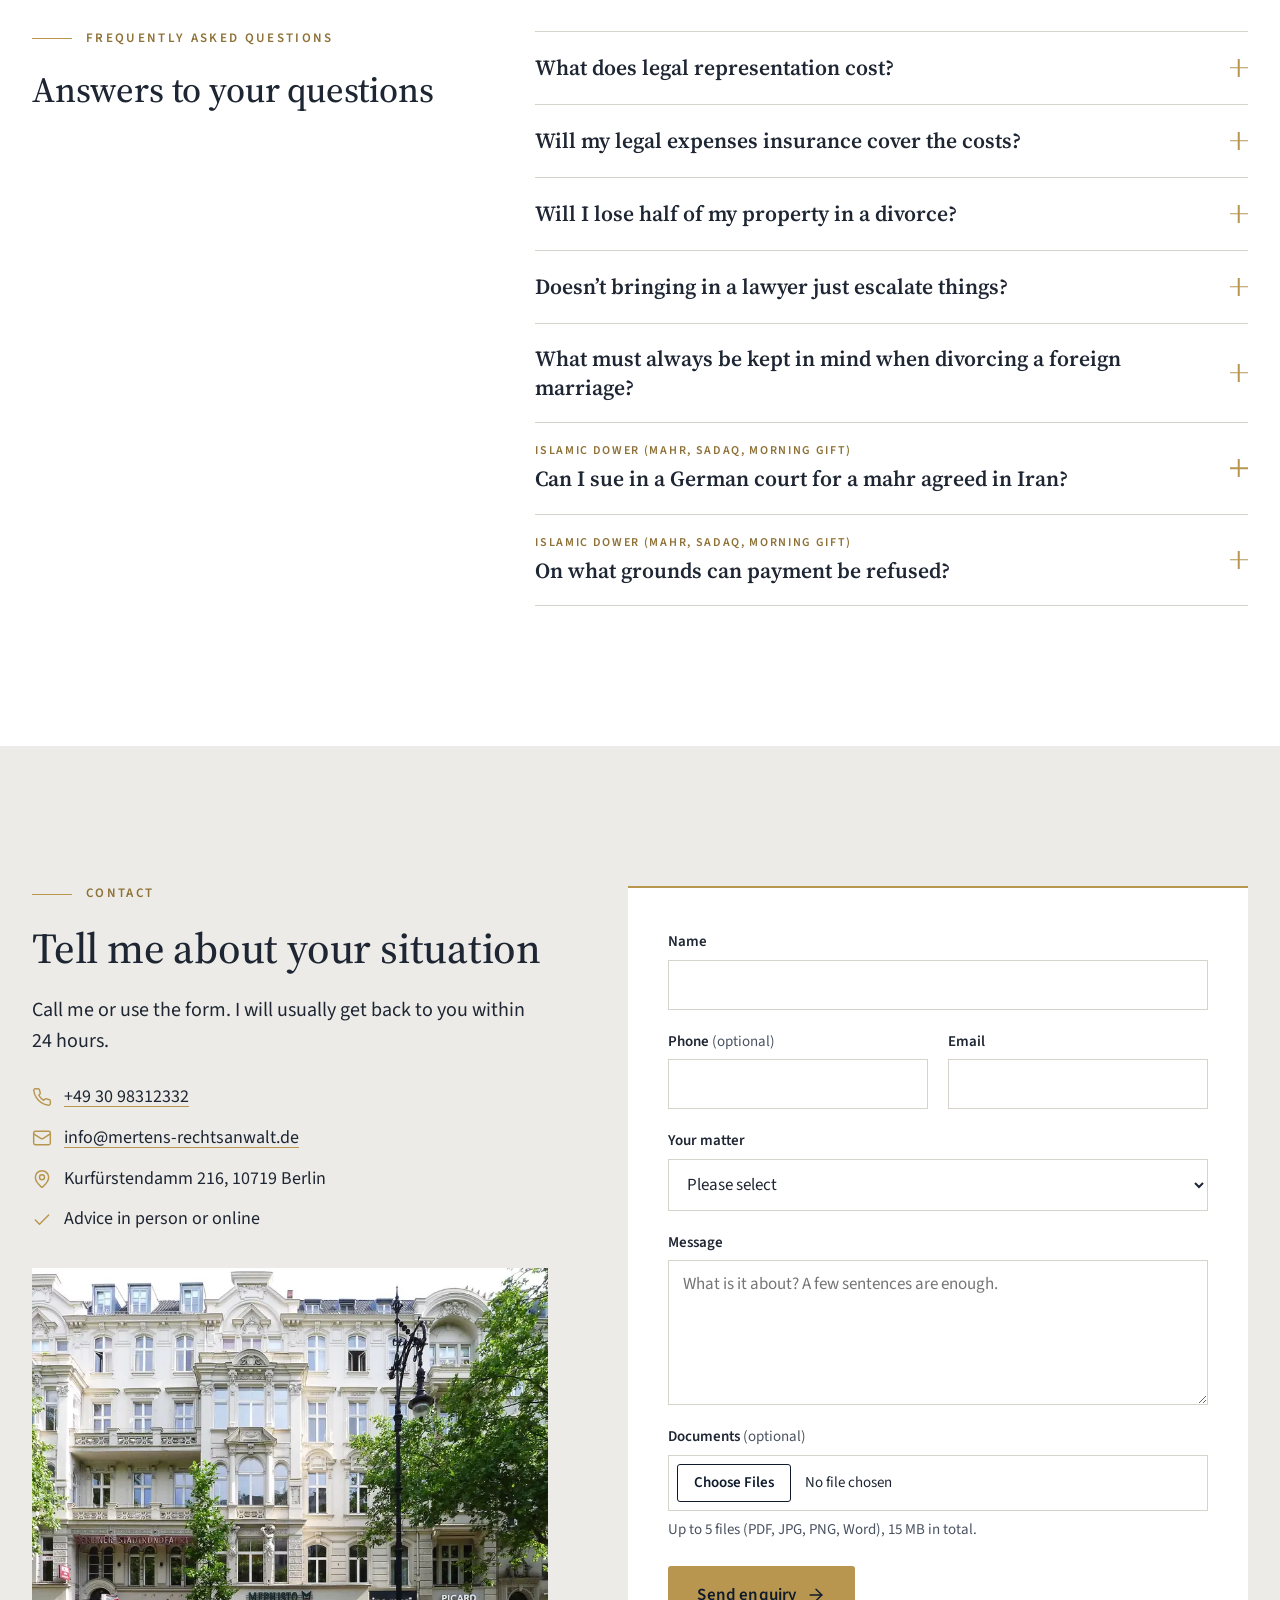
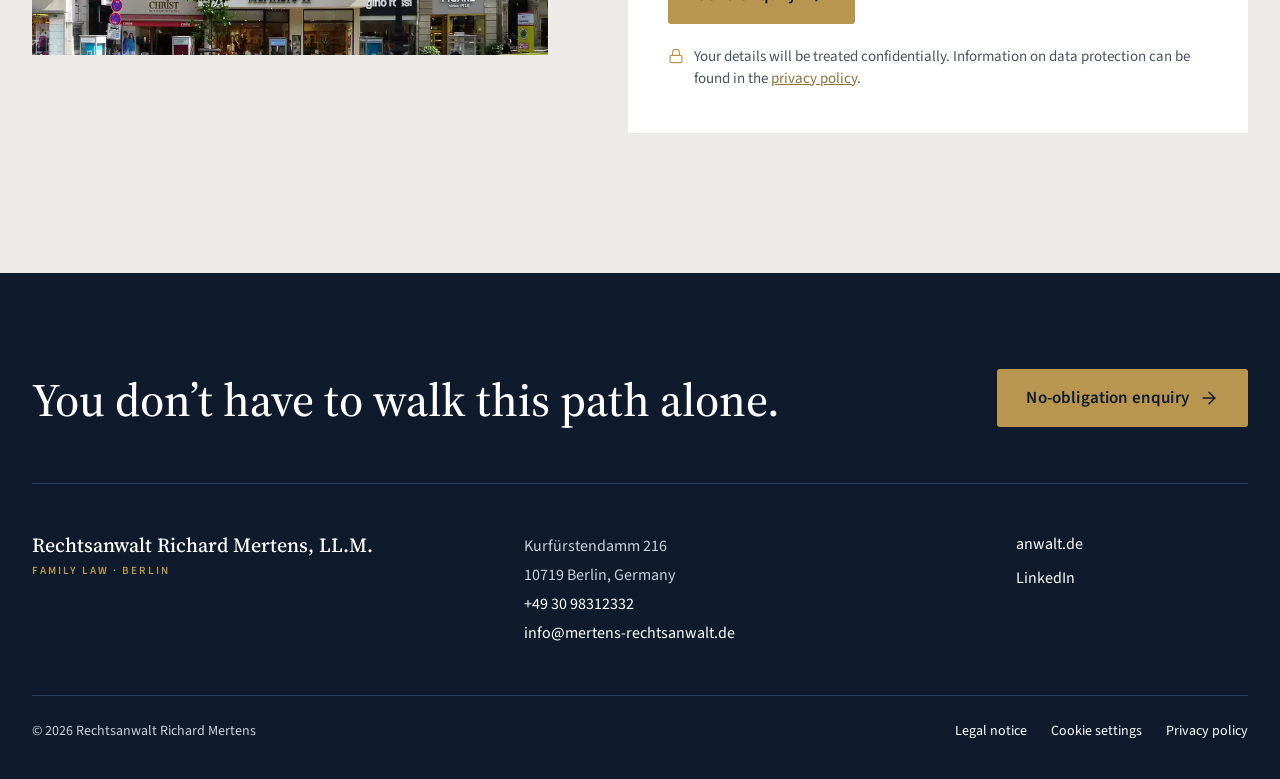
==== commit 074ca390: "GTM (GTM-P35MM9F5) mit erweiterten Conversions, SEO, Datenschutz und Banner - consent.js: GTM-ID, of" ====
--- a/en/index.html
+++ b/en/index.html
@@ -3,21 +3,32 @@
 <head>
   <meta charset="utf-8">
   <meta name="viewport" content="width=device-width, initial-scale=1">
-  <title>Divorce Lawyer in Berlin | Rechtsanwalt Richard Mertens, LL.M.</title>
-  <meta name="description" content="Lawyer with a focus on family law on Kurfürstendamm, Berlin: guidance through separation and divorce, maintenance, custody and the division of assets – in person in Berlin or online.">
+  <!-- Google Tag Manager (GTM-P35MM9F5) with Consent Mode v2 – as early as possible; GTM loads only after consent -->
+  <script src="../consent.js?v=4"></script>
+  <title>English-speaking divorce lawyer in Berlin | Richard Mertens</title>
+  <meta name="description" content="Family law advice in English on Berlin’s Kurfürstendamm: divorce, maintenance, assets and international family matters – in person or online.">
   <meta name="theme-color" content="#0F1B2D">
+  <link rel="canonical" href="https://mertens-rechtsanwalt.de/en/">
   <link rel="alternate" hreflang="de" href="https://mertens-rechtsanwalt.de/">
   <link rel="alternate" hreflang="en" href="https://mertens-rechtsanwalt.de/en/">
   <link rel="alternate" hreflang="ru" href="https://mertens-rechtsanwalt.de/ru/">
   <link rel="alternate" hreflang="x-default" href="https://mertens-rechtsanwalt.de/">
+  <meta property="og:type" content="website">
+  <meta property="og:site_name" content="Rechtsanwalt Richard Mertens, LL.M.">
+  <meta property="og:title" content="English-speaking divorce lawyer in Berlin | Richard Mertens">
+  <meta property="og:description" content="Family law advice in English on Berlin’s Kurfürstendamm: divorce, maintenance, assets and international family matters – in person or online.">
+  <meta property="og:url" content="https://mertens-rechtsanwalt.de/en/">
+  <meta property="og:image" content="https://mertens-rechtsanwalt.de/assets/img/richard-hero-1600.jpg">
+  <meta property="og:image:alt" content="Lawyer Richard Mertens in his office on Kurfürstendamm, Berlin">
+  <meta property="og:locale" content="en_GB">
+  <meta property="og:locale:alternate" content="de_DE">
+  <meta property="og:locale:alternate" content="ru_RU">
 
   <script>document.documentElement.classList.replace('no-js', 'js');</script>
 
   <link rel="preload" href="../fonts/SourceSerif4-variable.woff2" as="font" type="font/woff2" crossorigin>
   <link rel="preload" href="../fonts/SourceSans3-variable.woff2" as="font" type="font/woff2" crossorigin>
-  <link rel="stylesheet" href="../style.css?v=22">
-  <!-- Consent Mode v2 + banner: must load before any Google service -->
-  <script src="../consent.js?v=3"></script>
+  <link rel="stylesheet" href="../style.css?v=23">
 
   <script type="application/ld+json">
   {
@@ -26,6 +37,7 @@
     "name": "Rechtsanwalt Richard Mertens, LL.M.",
     "description": "Lawyer with a focus on family law in Berlin",
     "url": "https://mertens-rechtsanwalt.de/en/",
+    "image": "https://mertens-rechtsanwalt.de/assets/img/richard-hero-1600.jpg",
     "telephone": "+49 30 98312332",
     "email": "info@mertens-rechtsanwalt.de",
     "address": {
@@ -35,8 +47,19 @@
       "addressLocality": "Berlin",
       "addressCountry": "DE"
     },
-    "areaServed": "Berlin",
-    "knowsLanguage": ["de", "en", "ru"]
+    "areaServed": {
+      "@type": "City",
+      "name": "Berlin"
+    },
+    "knowsLanguage": [
+      "de",
+      "en",
+      "ru"
+    ],
+    "sameAs": [
+      "https://www.anwalt.de/richard-mertens",
+      "https://www.linkedin.com/in/richard-mertens-ll-m-89aaa8364/"
+    ]
   }
   </script>
 </head>
@@ -731,11 +754,11 @@
             </li>
           </ul>
 
-          <figure class="contact__media" aria-hidden="true">
+          <figure class="contact__media">
             <picture>
               <source type="image/webp" srcset="../assets/img/kurfuerstendamm-800.webp 800w, ../assets/img/kurfuerstendamm-1400.webp 1400w" sizes="(min-width: 1100px) 40vw, 100vw">
               <img src="../assets/img/kurfuerstendamm-800.jpg" srcset="../assets/img/kurfuerstendamm-800.jpg 800w, ../assets/img/kurfuerstendamm-1400.jpg 1400w" sizes="(min-width: 1100px) 40vw, 100vw"
-                   alt="" width="1400" height="1050" loading="lazy" decoding="async">
+                   alt="Period building at Kurfürstendamm 216 in Berlin-Charlottenburg, home of the law office" width="1400" height="1050" loading="lazy" decoding="async">
             </picture>
           </figure>
         </div>
@@ -843,6 +866,6 @@
   <script src="../vendor/gsap.min.js" defer></script>
   <script src="../vendor/ScrollTrigger.min.js" defer></script>
   <script src="../vendor/lenis.min.js" defer></script>
-  <script src="../script.js?v=20" defer></script>
+  <script src="../script.js?v=21" defer></script>
 </body>
 </html>
--- a/style.css
+++ b/style.css
@@ -2102,9 +2102,21 @@
   .cc__details dl { grid-template-columns: 1fr; }
   .cc__details dd { margin-bottom: 6px; }
 }
+/* Handy und Tablet: Die Entscheidungs-Buttons bleiben immer sichtbar am unteren Rand des
+   Banners stehen, der Text scrollt darüber (Ablehnen so leicht erreichbar wie Zustimmen). */
+@media (max-width: 999px) {
+  .cc__view > .cc__actions {
+    position: sticky;
+    bottom: calc(-1 * var(--cc-pad, 24px));
+    margin: 4px 0 calc(-1 * var(--cc-pad, 24px));
+    padding: 12px 0 var(--cc-pad, 24px);
+    background: var(--rm-white);
+    border-top: 1px solid var(--rm-stone-line);
+  }
+}
 @media (min-width: 640px) {
   .cc { padding: 0 24px 24px; }
-  .cc__inner { padding: 28px 32px; }
+  .cc__inner { --cc-pad: 28px; padding: 28px 32px; }
   .cc__actions { grid-template-columns: 1fr 1fr; align-items: center; }
   .cc__view[data-cc-view="main"] .cc__link { grid-column: 1 / -1; justify-self: center; }
   .cc__view[data-cc-view="settings"] .cc__actions { grid-template-columns: repeat(3, 1fr); }
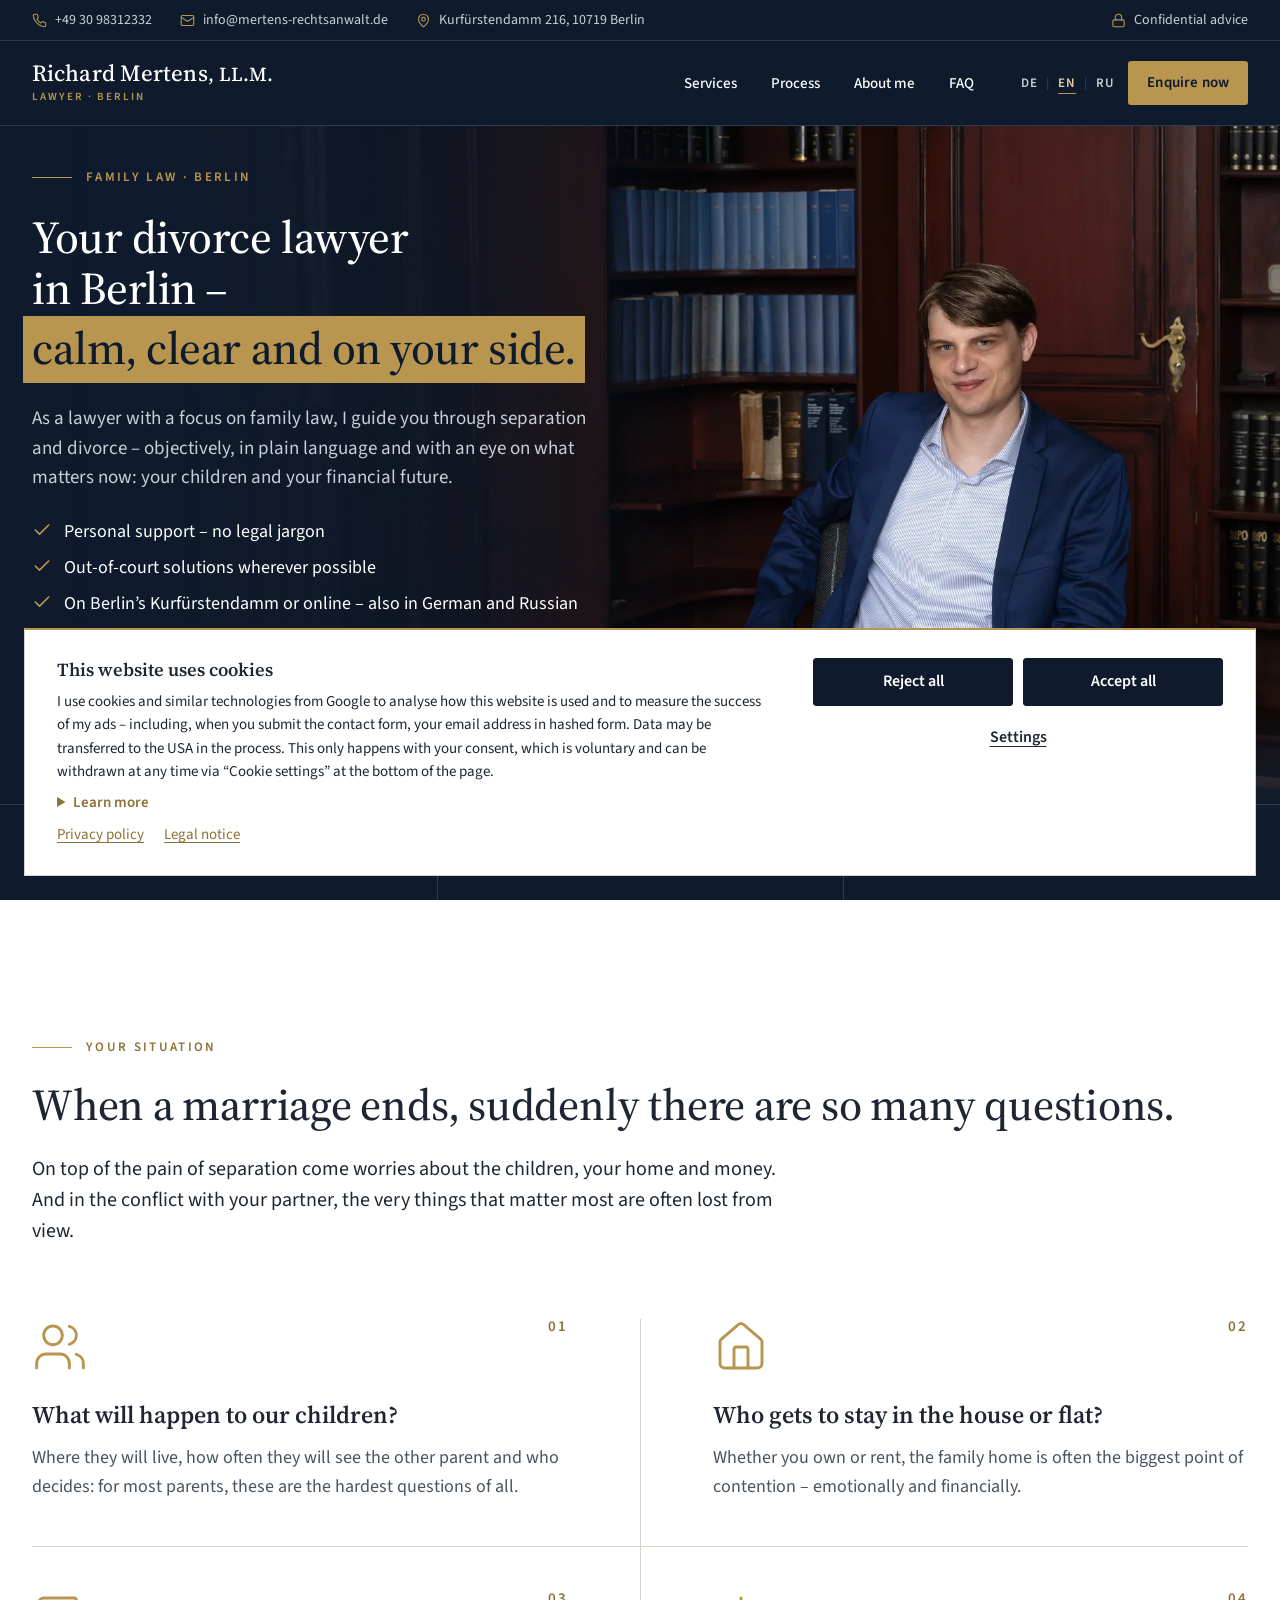
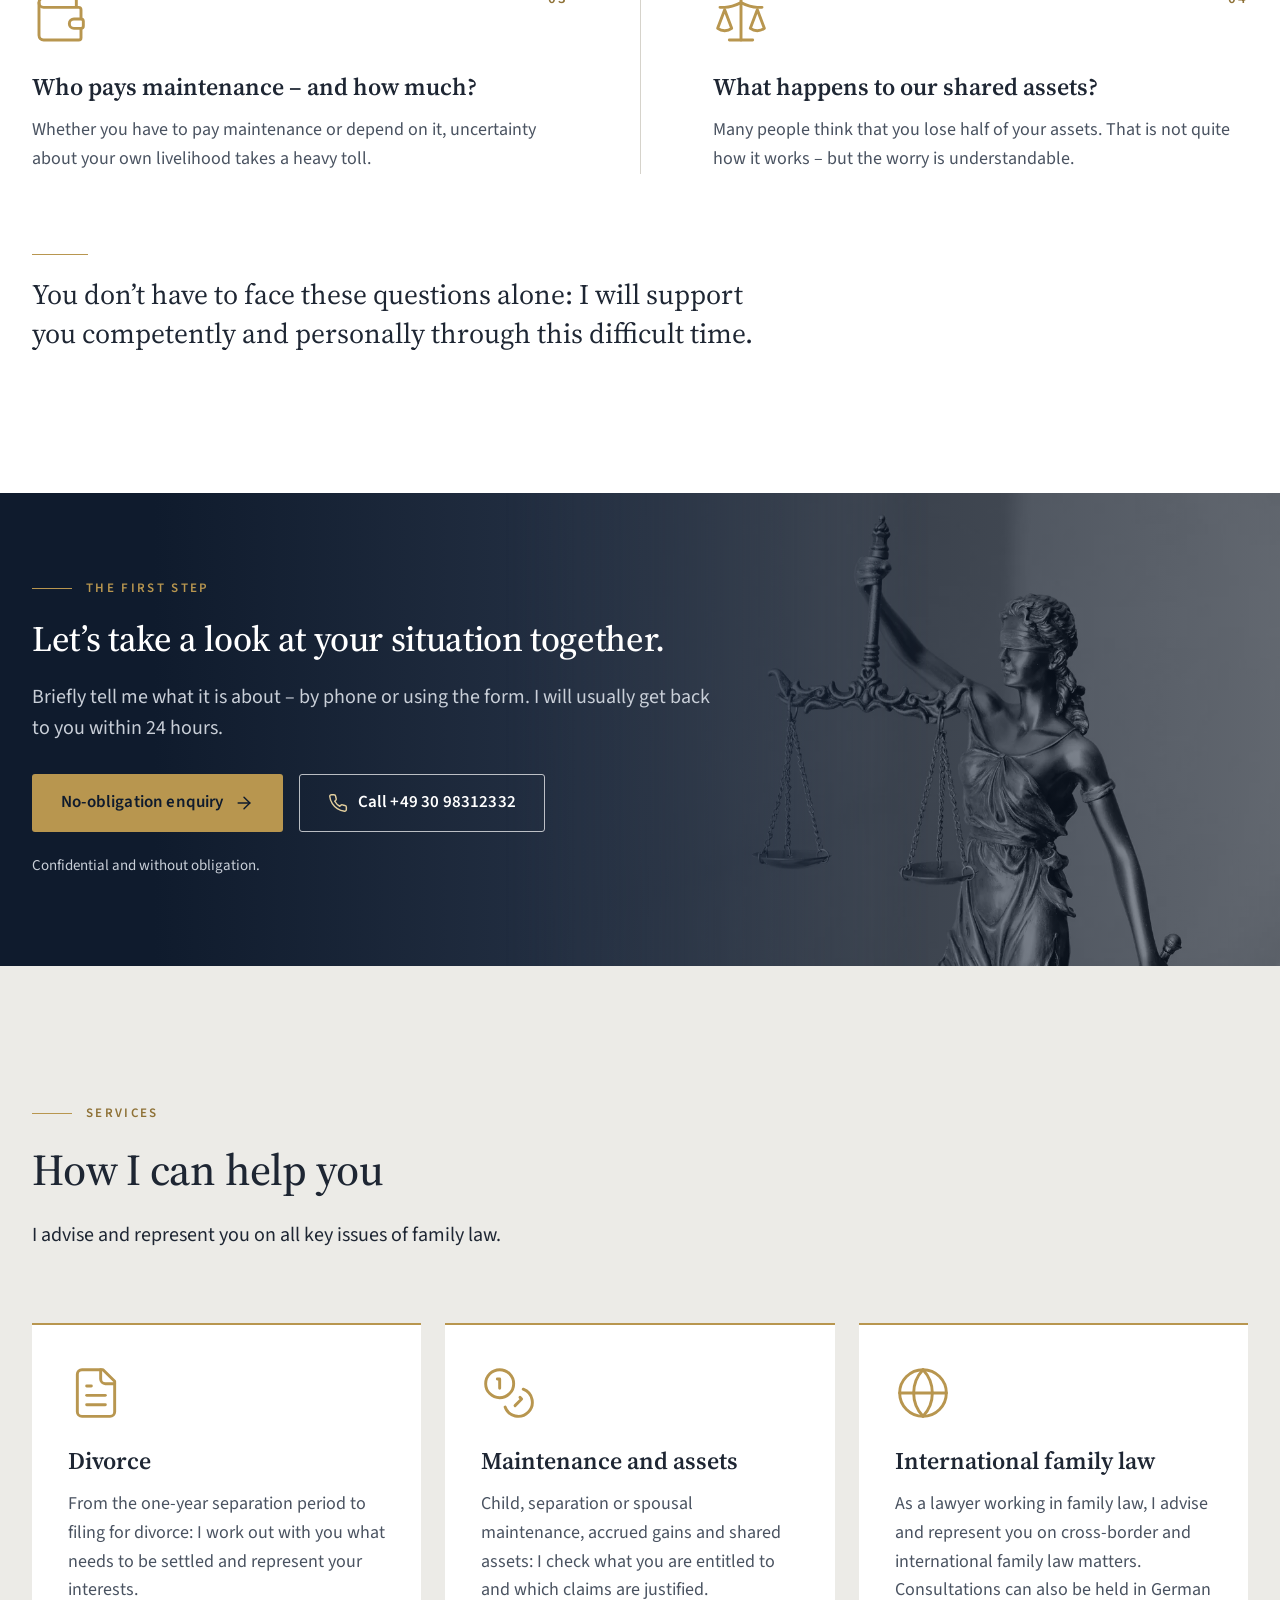
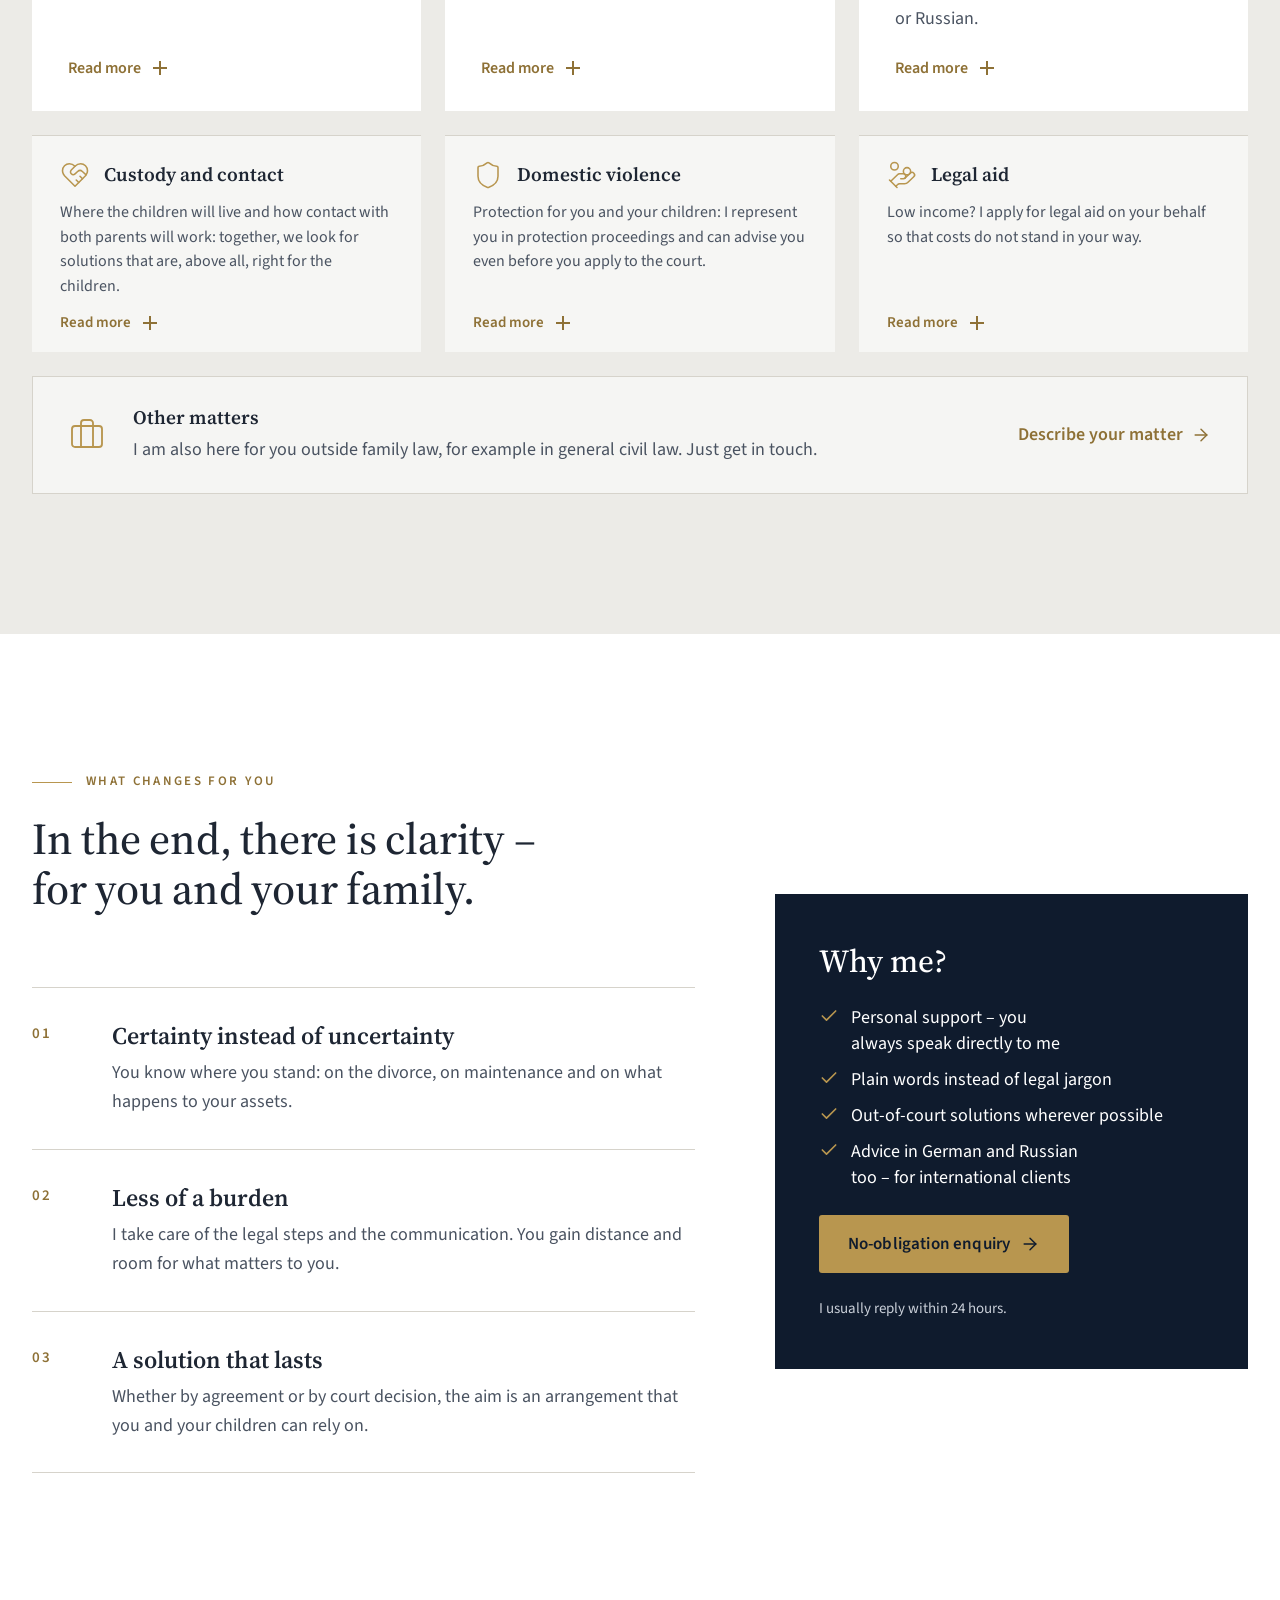
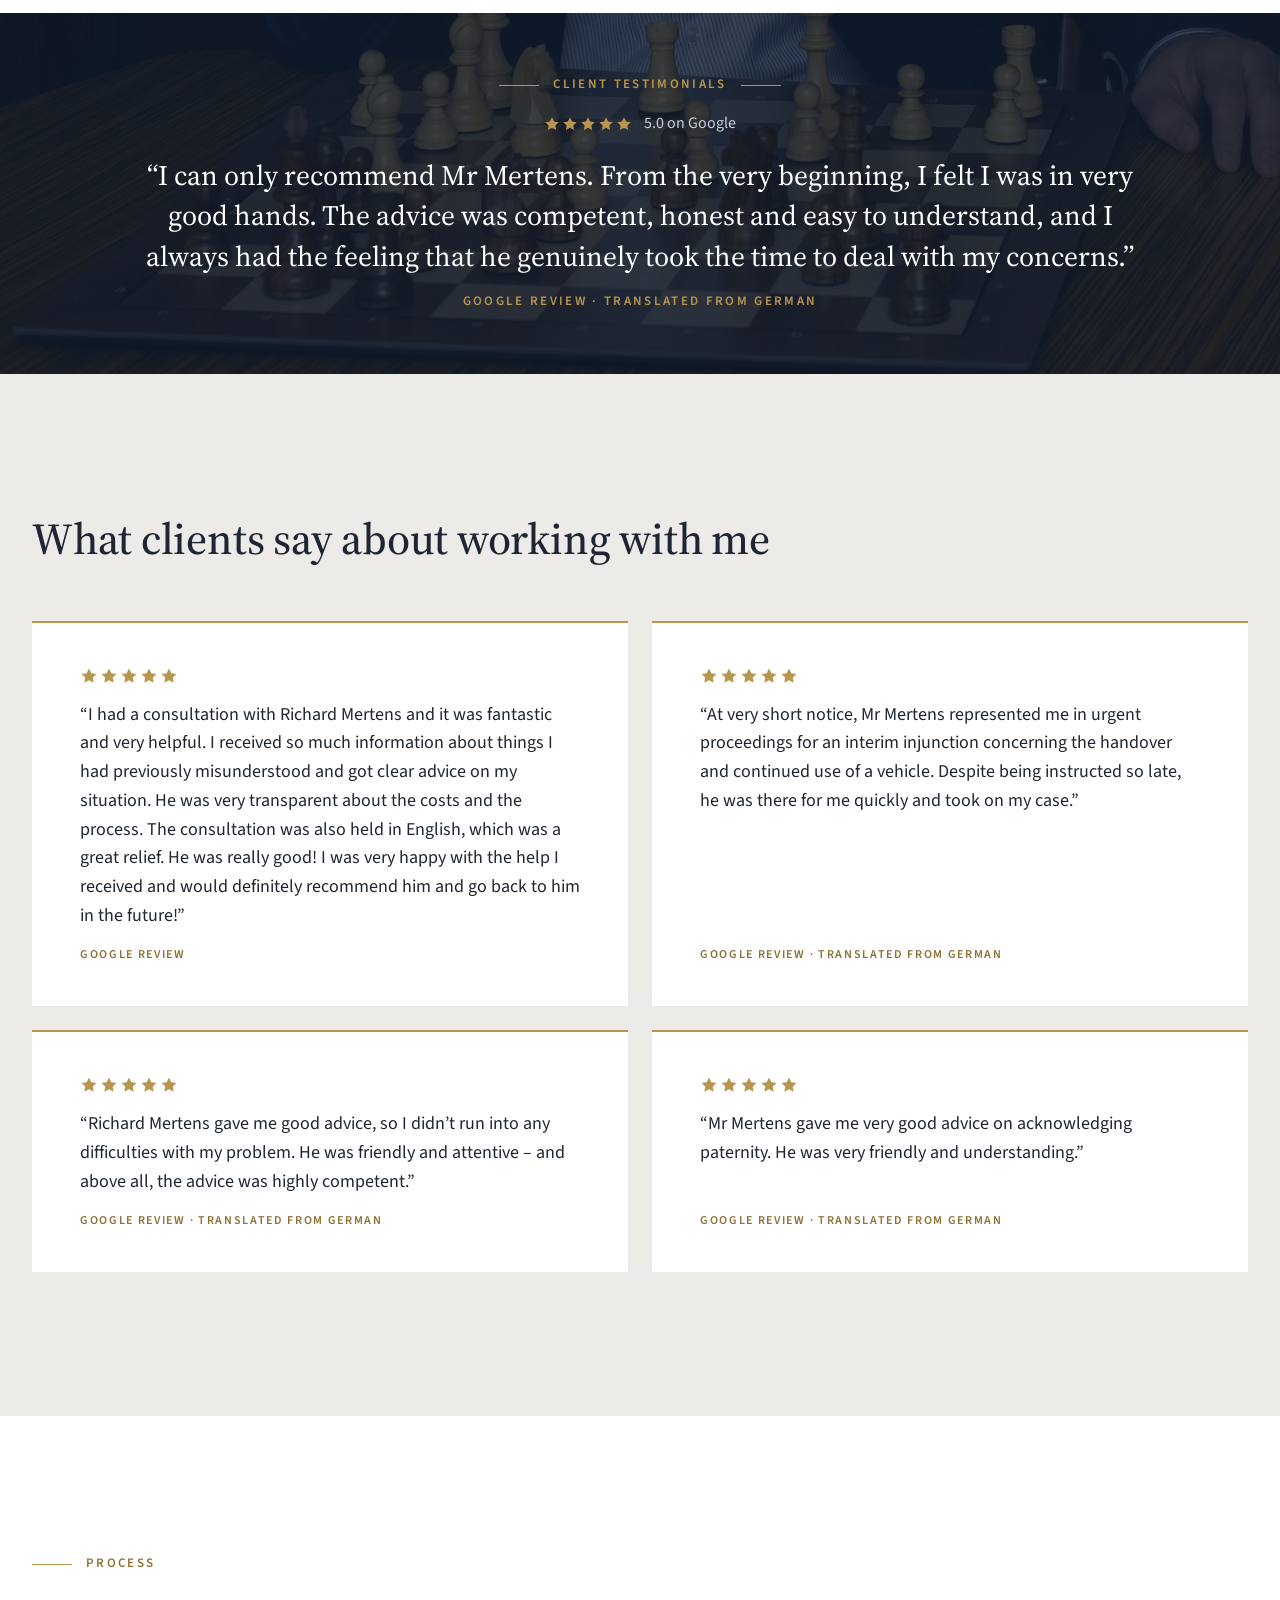
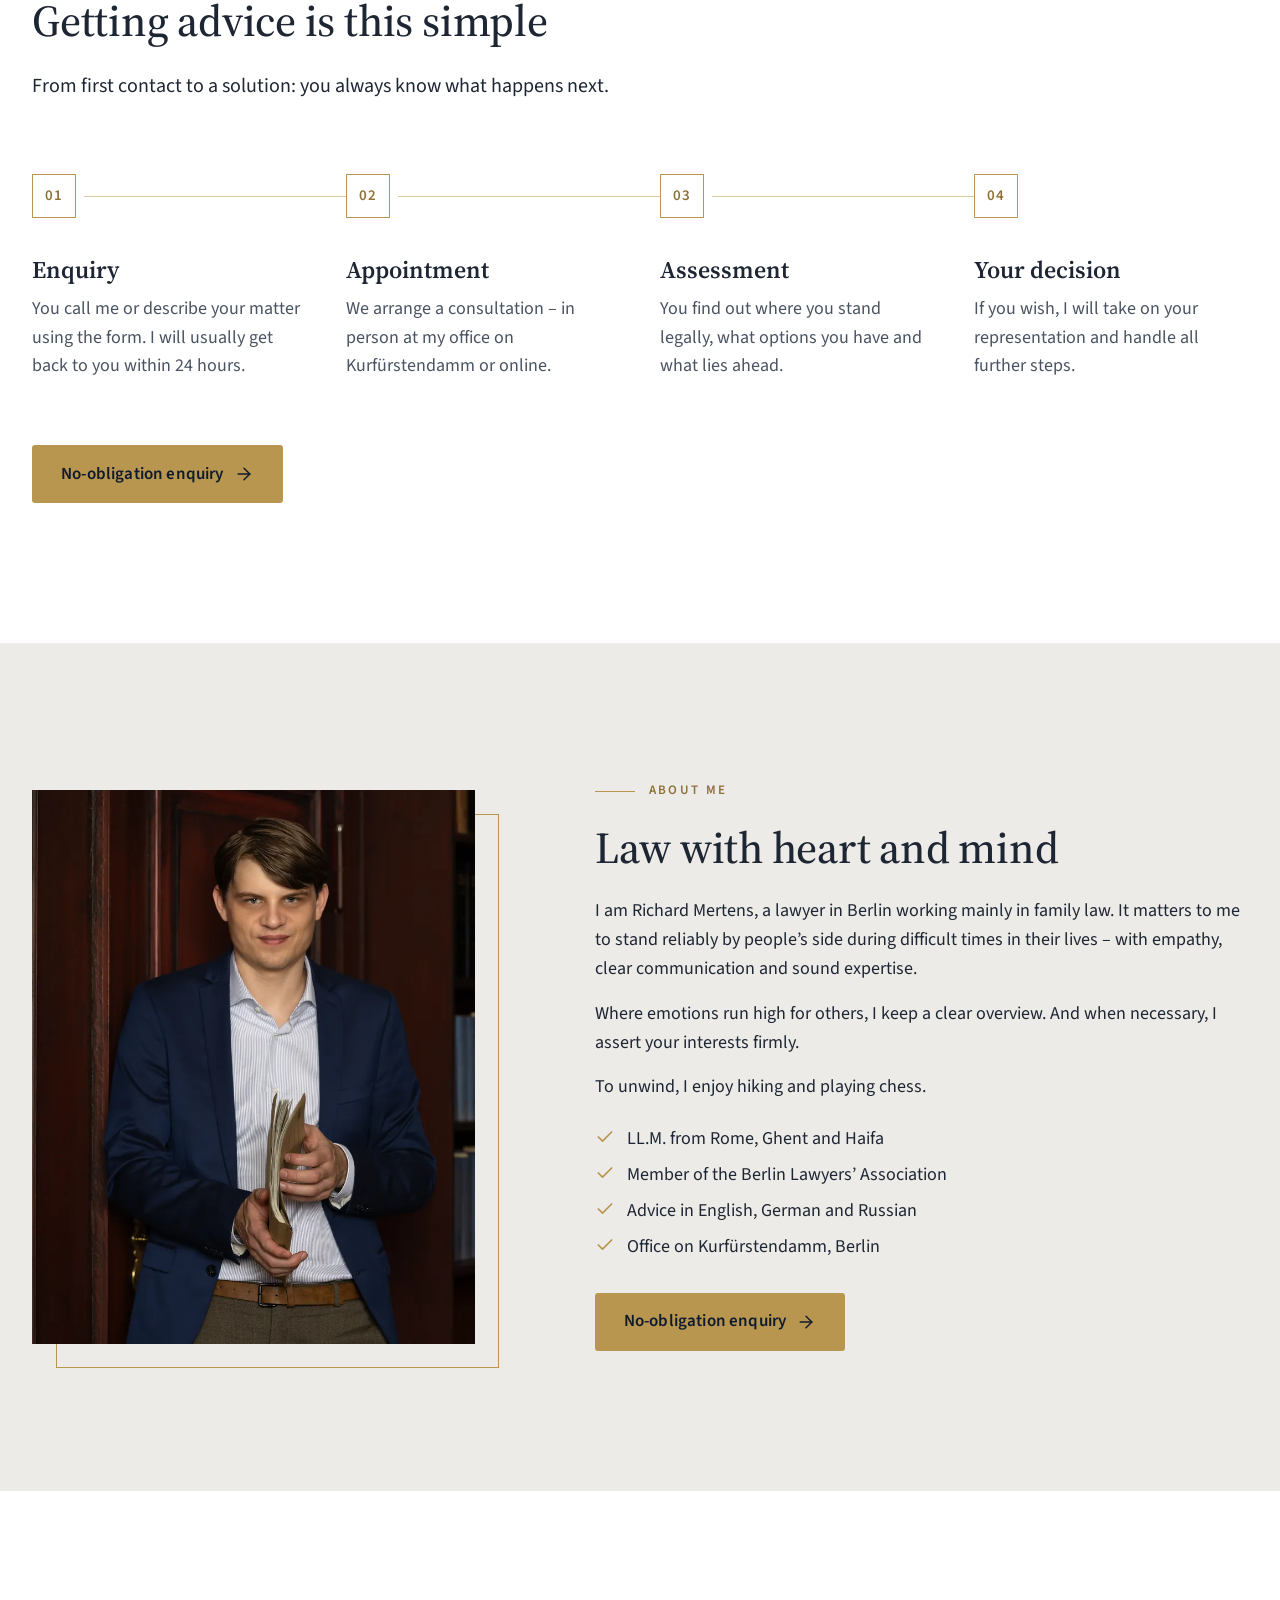
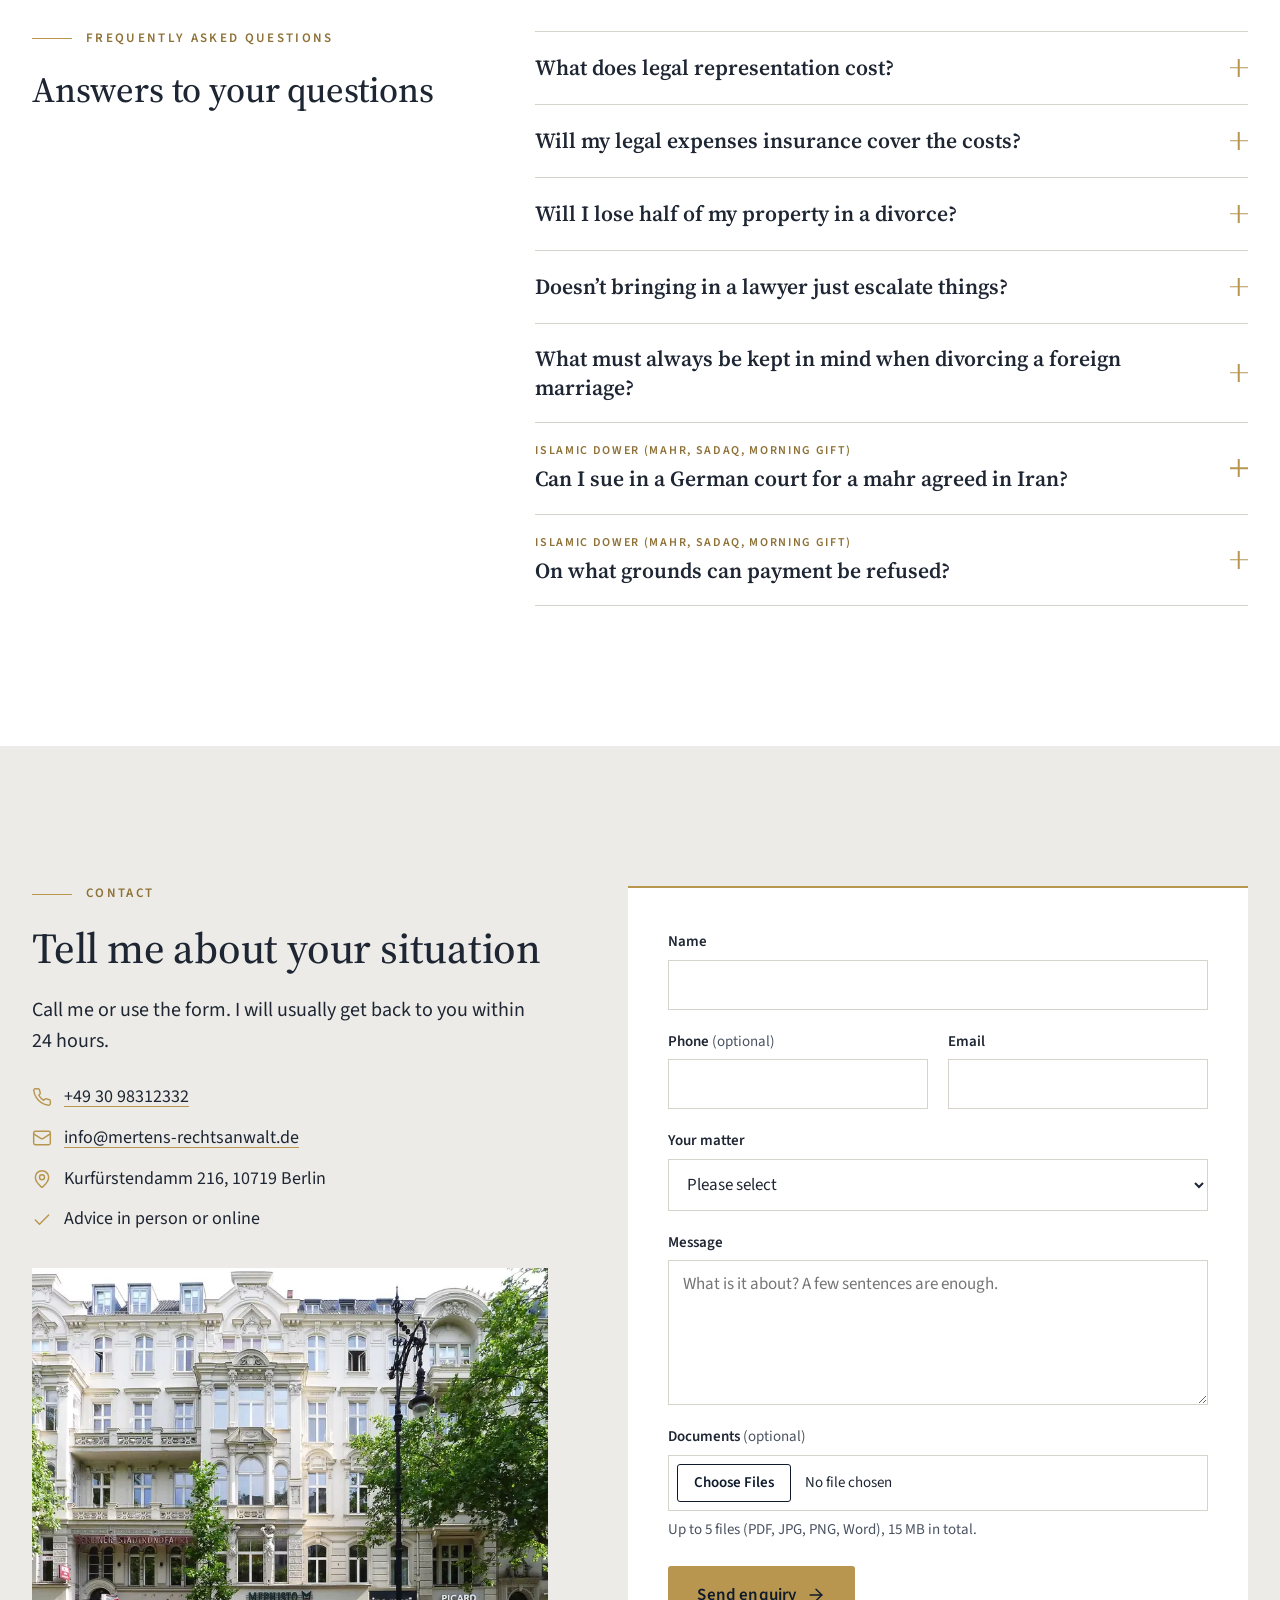
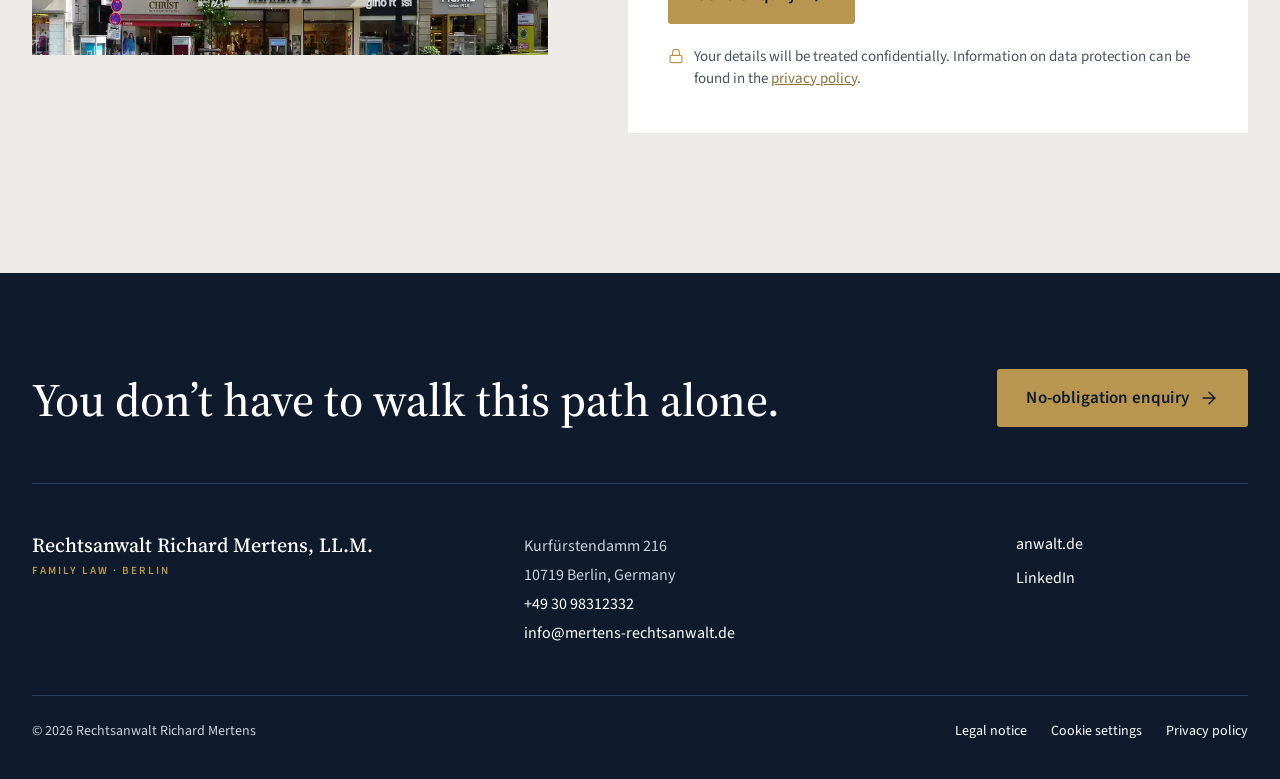
==== commit 12feb6c5: "Cookie-Banner: allgemeiner Kurztext, Details unter Mehr erfahren, Buttons auf Handy nebeneinander" ====
--- a/en/index.html
+++ b/en/index.html
@@ -4,7 +4,7 @@
   <meta charset="utf-8">
   <meta name="viewport" content="width=device-width, initial-scale=1">
   <!-- Google Tag Manager (GTM-P35MM9F5) with Consent Mode v2 – as early as possible; GTM loads only after consent -->
-  <script src="../consent.js?v=4"></script>
+  <script src="../consent.js?v=6"></script>
   <title>English-speaking divorce lawyer in Berlin | Richard Mertens</title>
   <meta name="description" content="Family law advice in English on Berlin’s Kurfürstendamm: divorce, maintenance, assets and international family matters – in person or online.">
   <meta name="theme-color" content="#0F1B2D">
@@ -28,7 +28,7 @@
 
   <link rel="preload" href="../fonts/SourceSerif4-variable.woff2" as="font" type="font/woff2" crossorigin>
   <link rel="preload" href="../fonts/SourceSans3-variable.woff2" as="font" type="font/woff2" crossorigin>
-  <link rel="stylesheet" href="../style.css?v=23">
+  <link rel="stylesheet" href="../style.css?v=25">
 
   <script type="application/ld+json">
   {
--- a/style.css
+++ b/style.css
@@ -2075,6 +2075,28 @@
 .cc__details dt { font-weight: 600; }
 .cc__details dd { margin: 0; color: var(--rm-ink-2); }
 
+/* „Mehr erfahren“ auf der ersten Ebene: Einzelheiten vor der Entscheidung aufklappbar */
+.cc__more summary {
+  width: max-content;
+  max-width: 100%;
+  font-size: 15px;
+  font-weight: 600;
+  color: var(--rm-gold-dark);
+  cursor: pointer;
+}
+.cc__more summary:hover { color: var(--rm-ink); }
+.cc__more-list {
+  display: grid;
+  gap: 8px;
+  margin: 10px 0 0;
+  padding-left: 1.1em;
+  list-style: disc;
+  font-size: 14px;
+  line-height: 1.5;
+  color: var(--rm-ink-2);
+}
+.cc__more-list strong { color: var(--rm-ink); }
+
 /* Desktop: erste Ebene breit und flach – Text links, Buttons rechts */
 @media (min-width: 1000px) {
   .cc__inner { max-width: 1240px; padding: 24px 32px; }
@@ -2086,11 +2108,13 @@
   }
   .cc__view[data-cc-view="main"] > .cc__title,
   .cc__view[data-cc-view="main"] > .cc__text,
+  .cc__view[data-cc-view="main"] > .cc__more,
   .cc__view[data-cc-view="main"] > .cc__links { grid-column: 1; }
   .cc__view[data-cc-view="main"] > .cc__title { font-size: 1.15rem; }
   .cc__view[data-cc-view="main"] > .cc__actions {
     grid-column: 2;
-    grid-row: 1 / span 3;
+    grid-row: 1 / span 4;
+    align-self: start;
     grid-template-columns: repeat(2, 200px);
     margin-top: 0;
   }
@@ -2101,12 +2125,24 @@
 @media (max-width: 479px) {
   .cc__details dl { grid-template-columns: 1fr; }
   .cc__details dd { margin-bottom: 6px; }
+}
+/* Handy: „Alle ablehnen“ und „Alle akzeptieren“ nebeneinander – gleich groß, spart Höhe */
+@media (max-width: 639px) {
+  .cc__view[data-cc-view="main"] { gap: 10px; }
+  .cc__view[data-cc-view="main"] .cc__title { font-size: 1.15rem; }
+  .cc__view[data-cc-view="main"] .cc__text { font-size: 14px; line-height: 1.5; }
+}
+@media (min-width: 360px) and (max-width: 639px) {
+  .cc__view[data-cc-view="main"] .cc__actions { grid-template-columns: 1fr 1fr; }
+  .cc__view[data-cc-view="main"] .cc__btn { padding: 12px 8px; font-size: 15px; }
+  .cc__view[data-cc-view="main"] .cc__link { grid-column: 1 / -1; justify-self: center; min-height: 36px; padding: 4px; }
 }
 /* Handy und Tablet: Die Entscheidungs-Buttons bleiben immer sichtbar am unteren Rand des
    Banners stehen, der Text scrollt darüber (Ablehnen so leicht erreichbar wie Zustimmen). */
 @media (max-width: 999px) {
   .cc__view > .cc__actions {
     position: sticky;
+    z-index: 1;
     bottom: calc(-1 * var(--cc-pad, 24px));
     margin: 4px 0 calc(-1 * var(--cc-pad, 24px));
     padding: 12px 0 var(--cc-pad, 24px);
@@ -2183,3 +2219,5 @@
     scroll-behavior: auto !important;
   }
 }
+
+.nowrap { white-space: nowrap; }
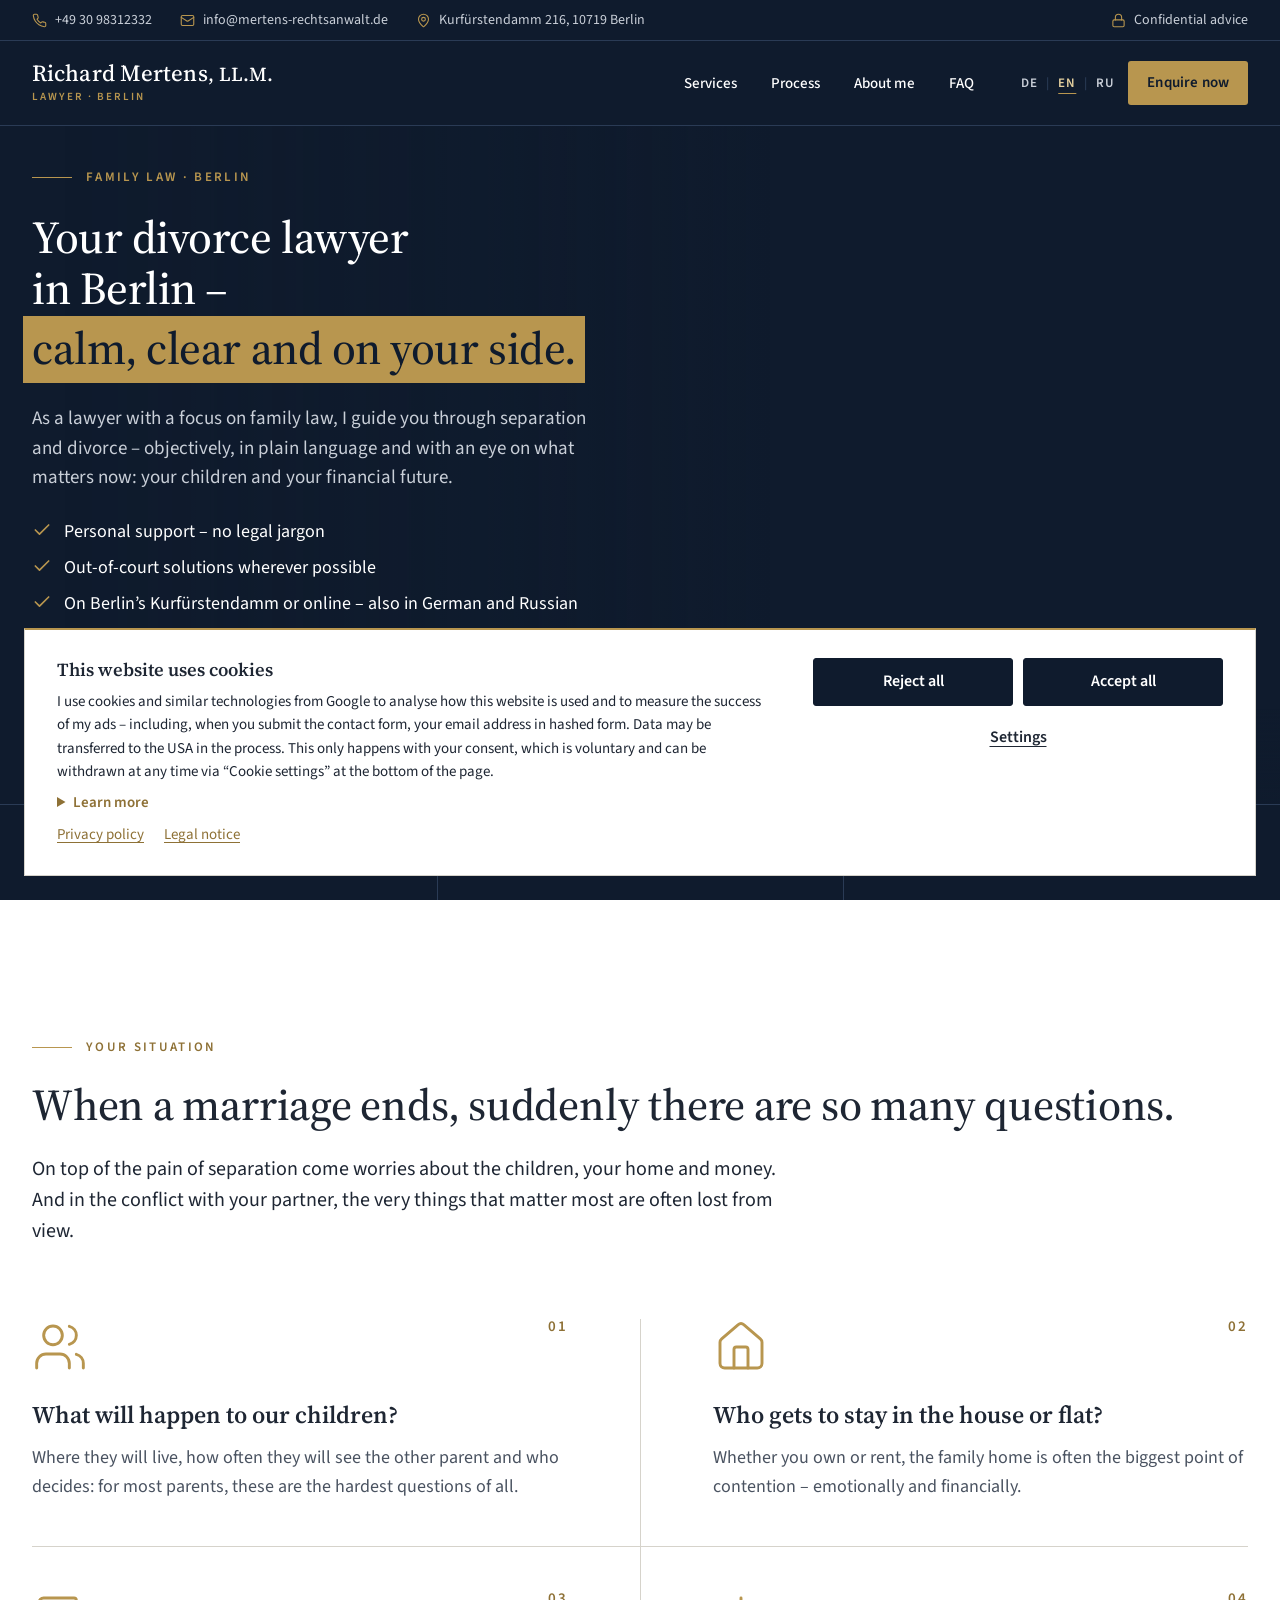
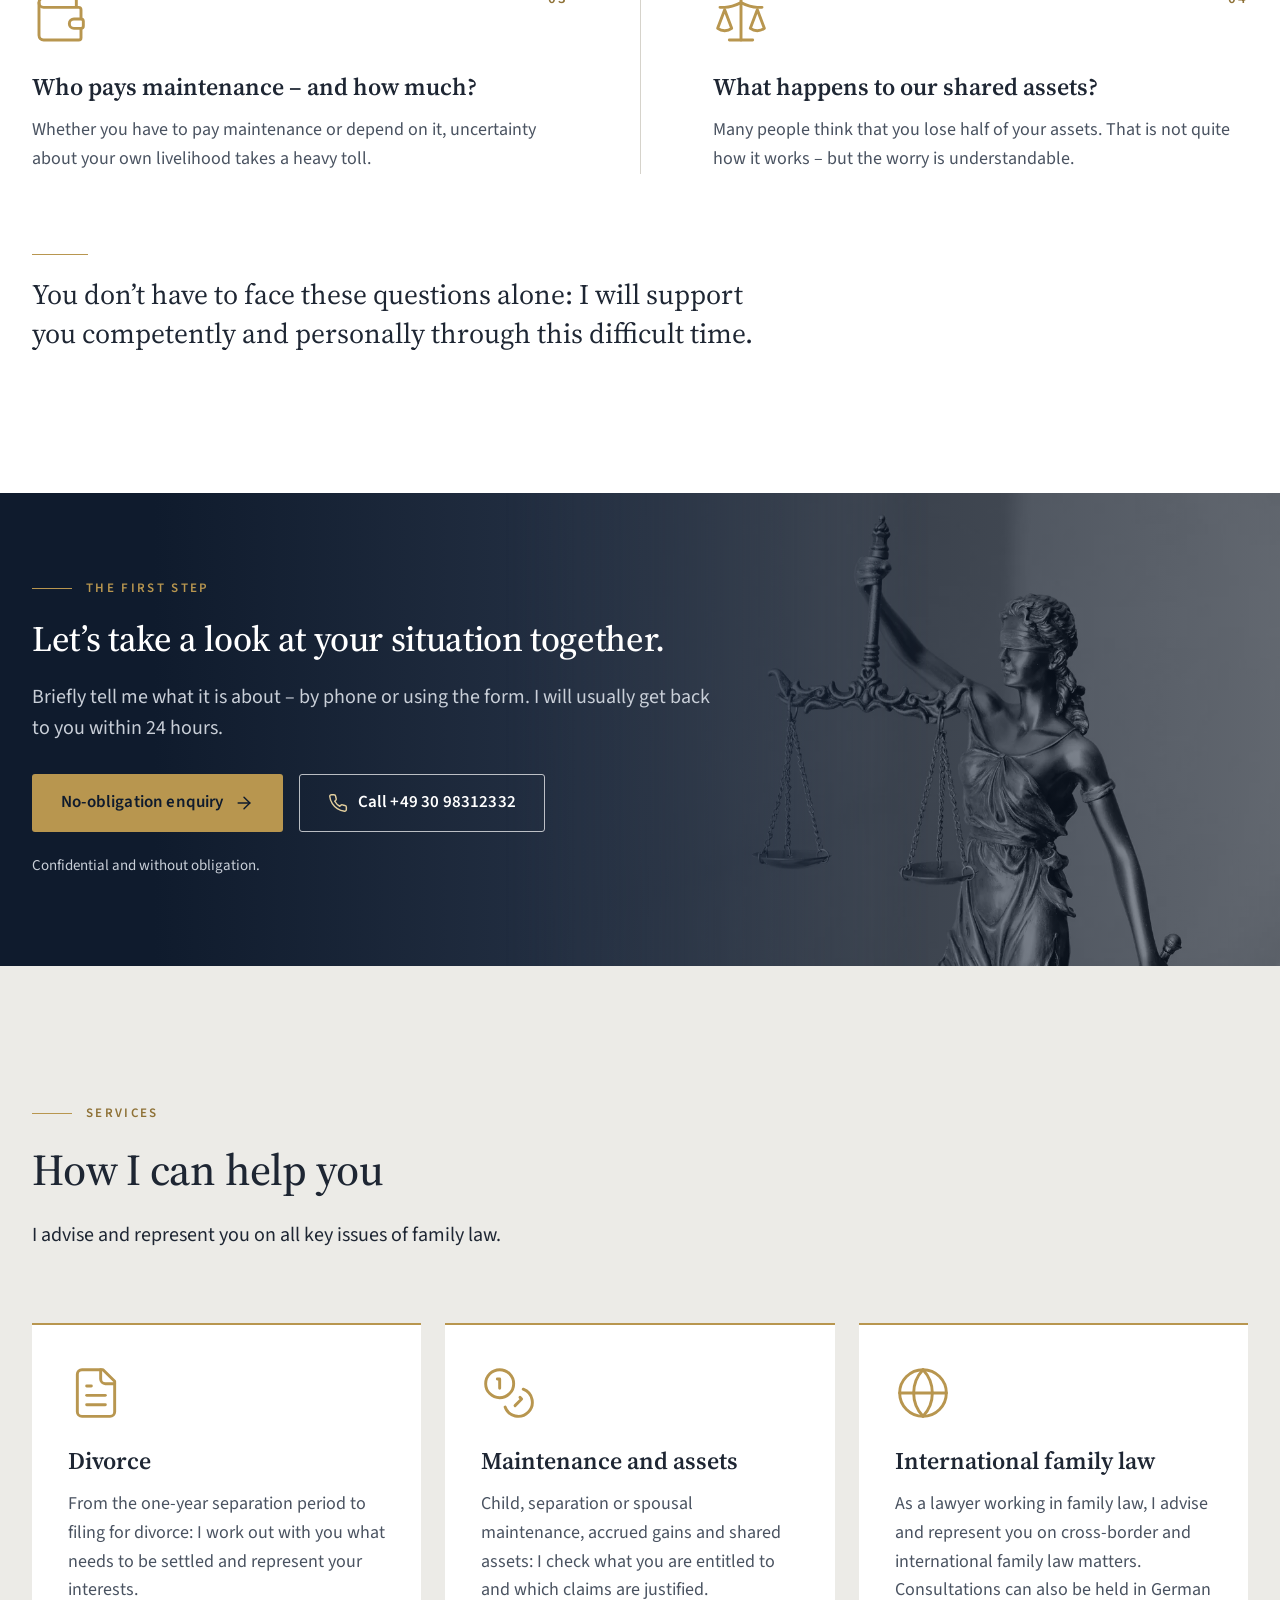
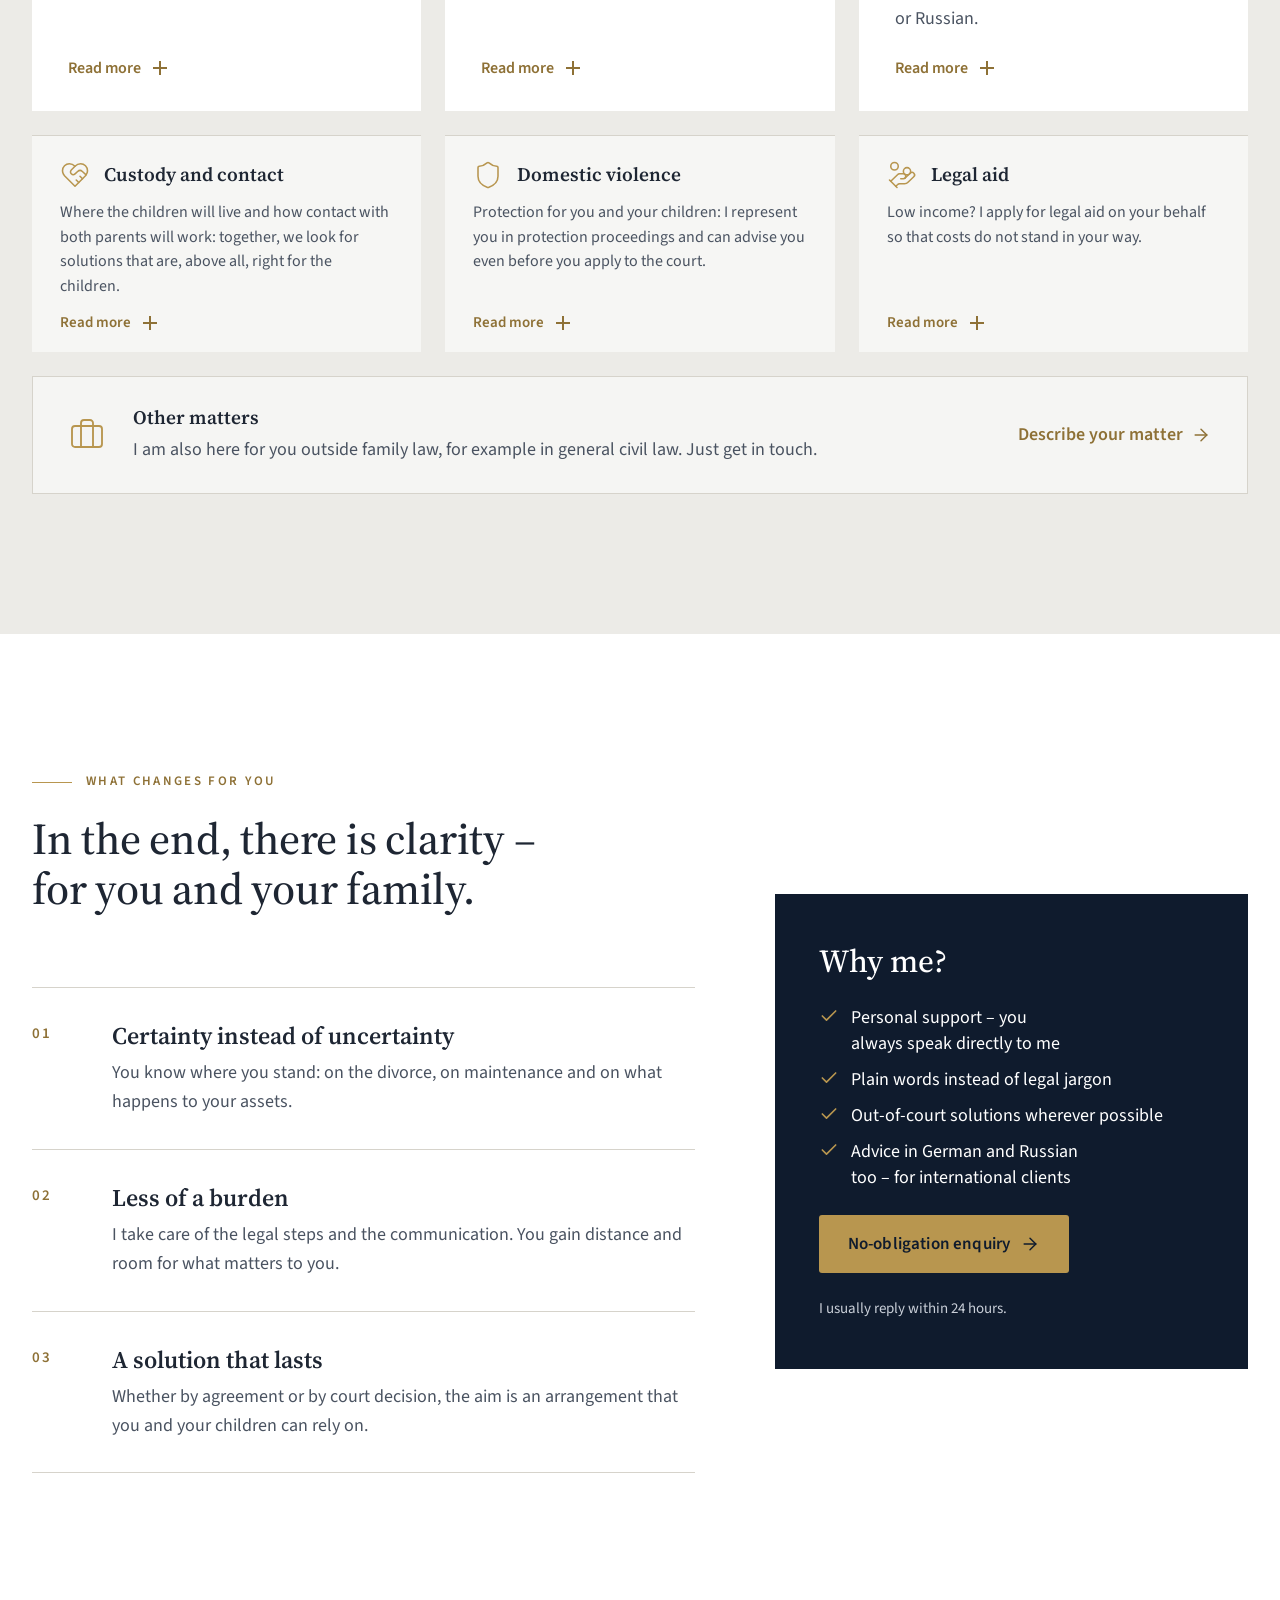
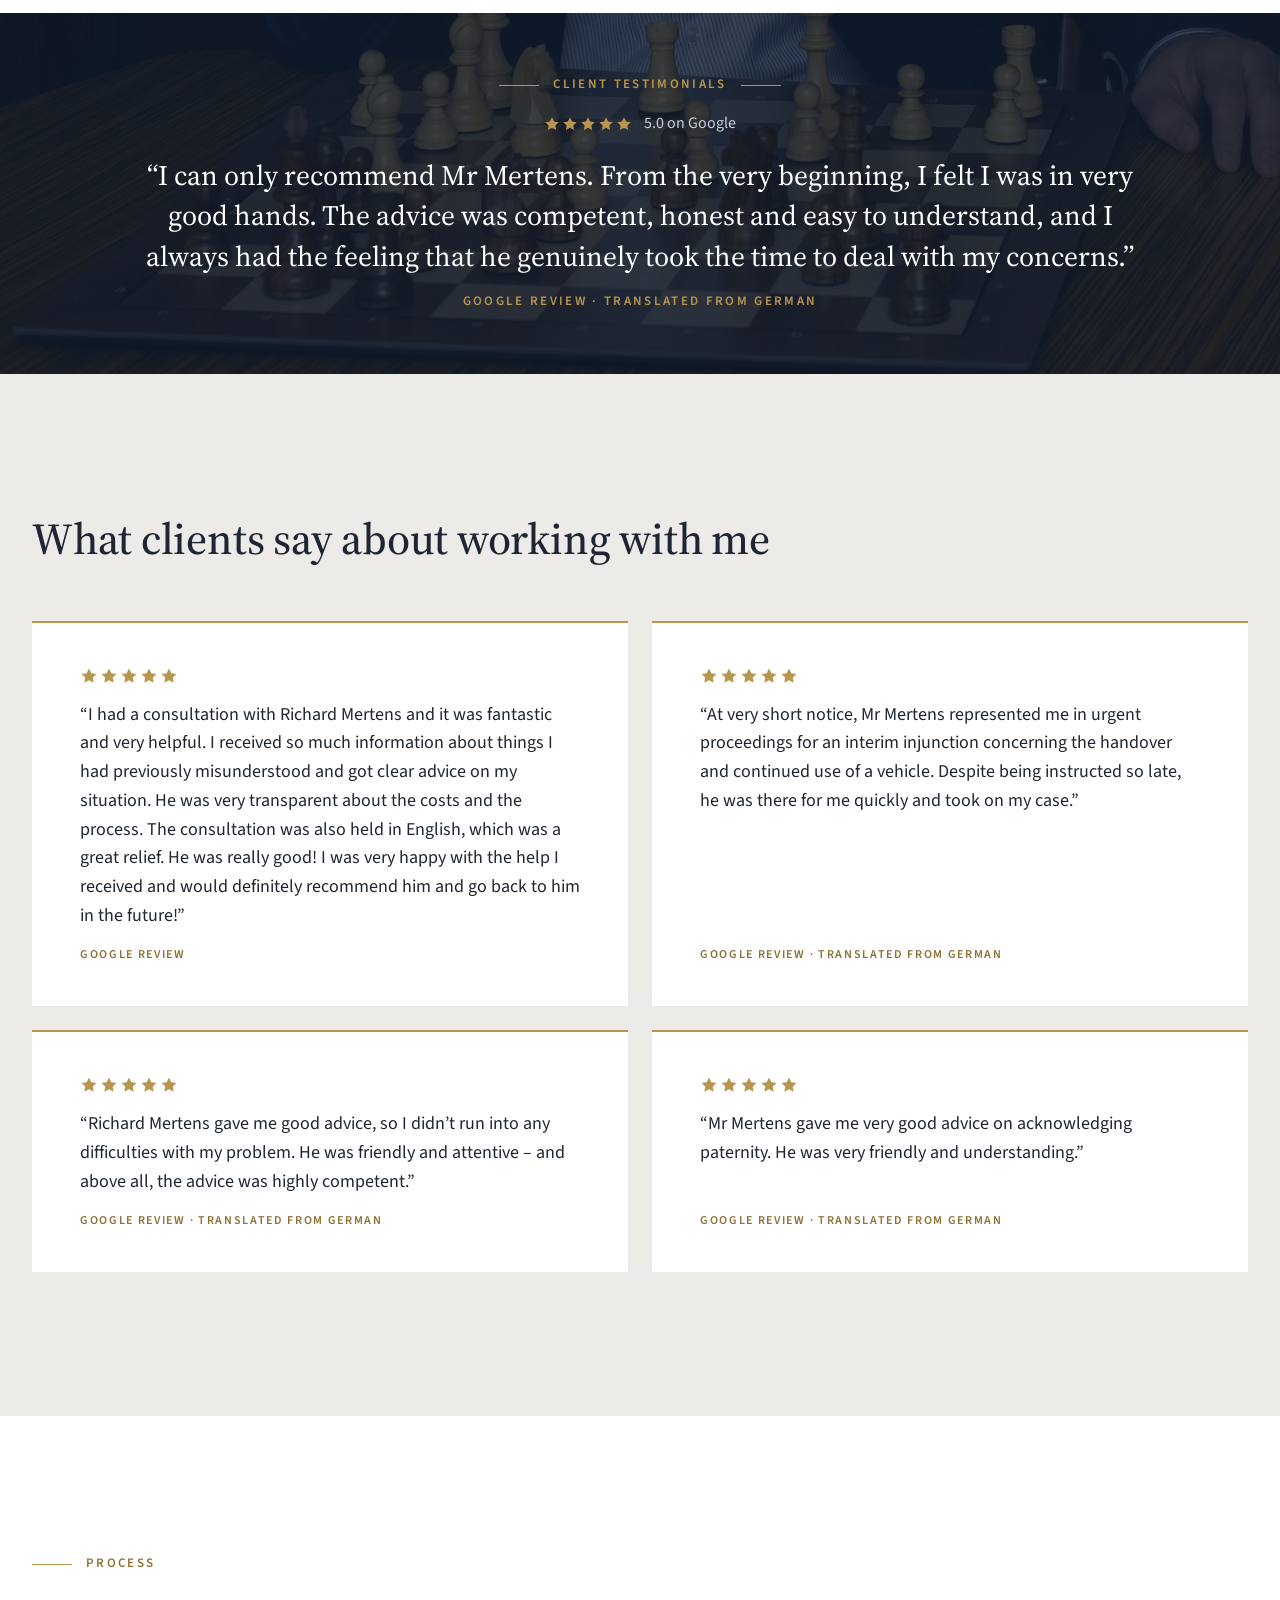
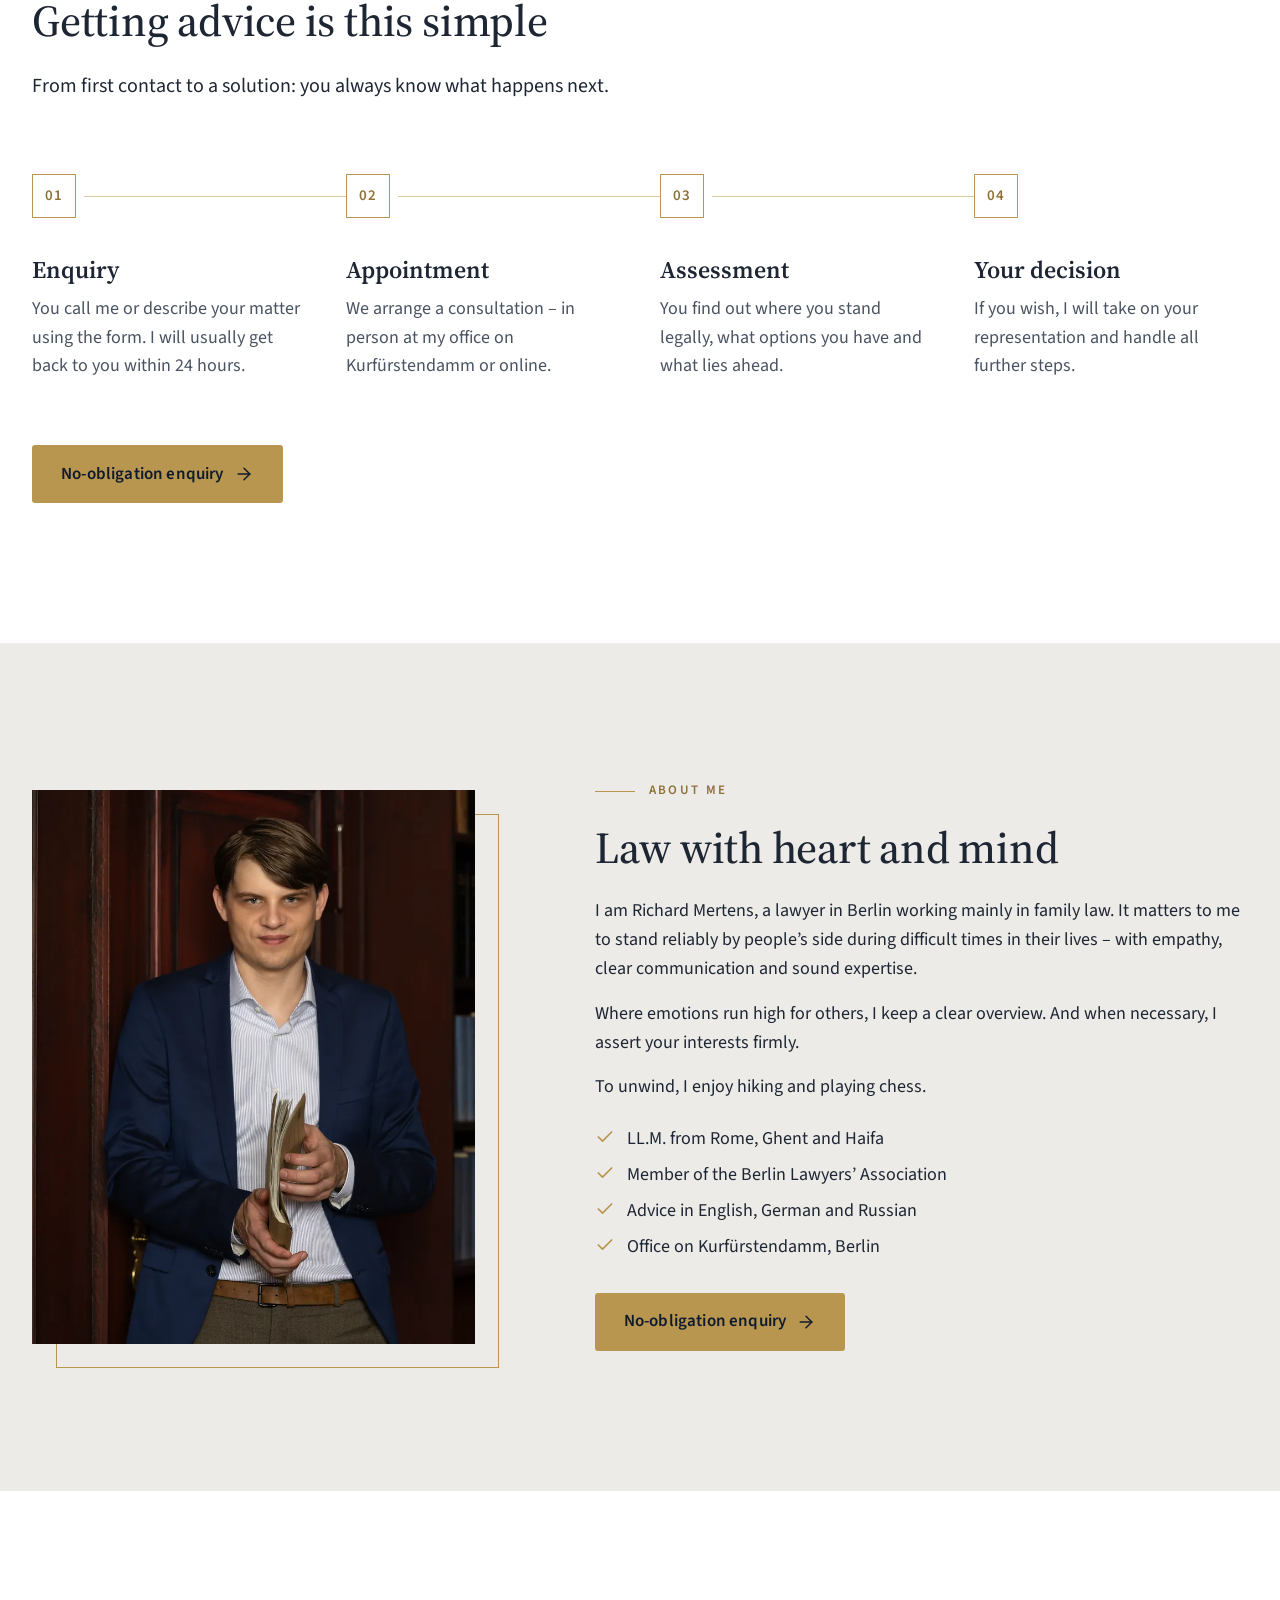
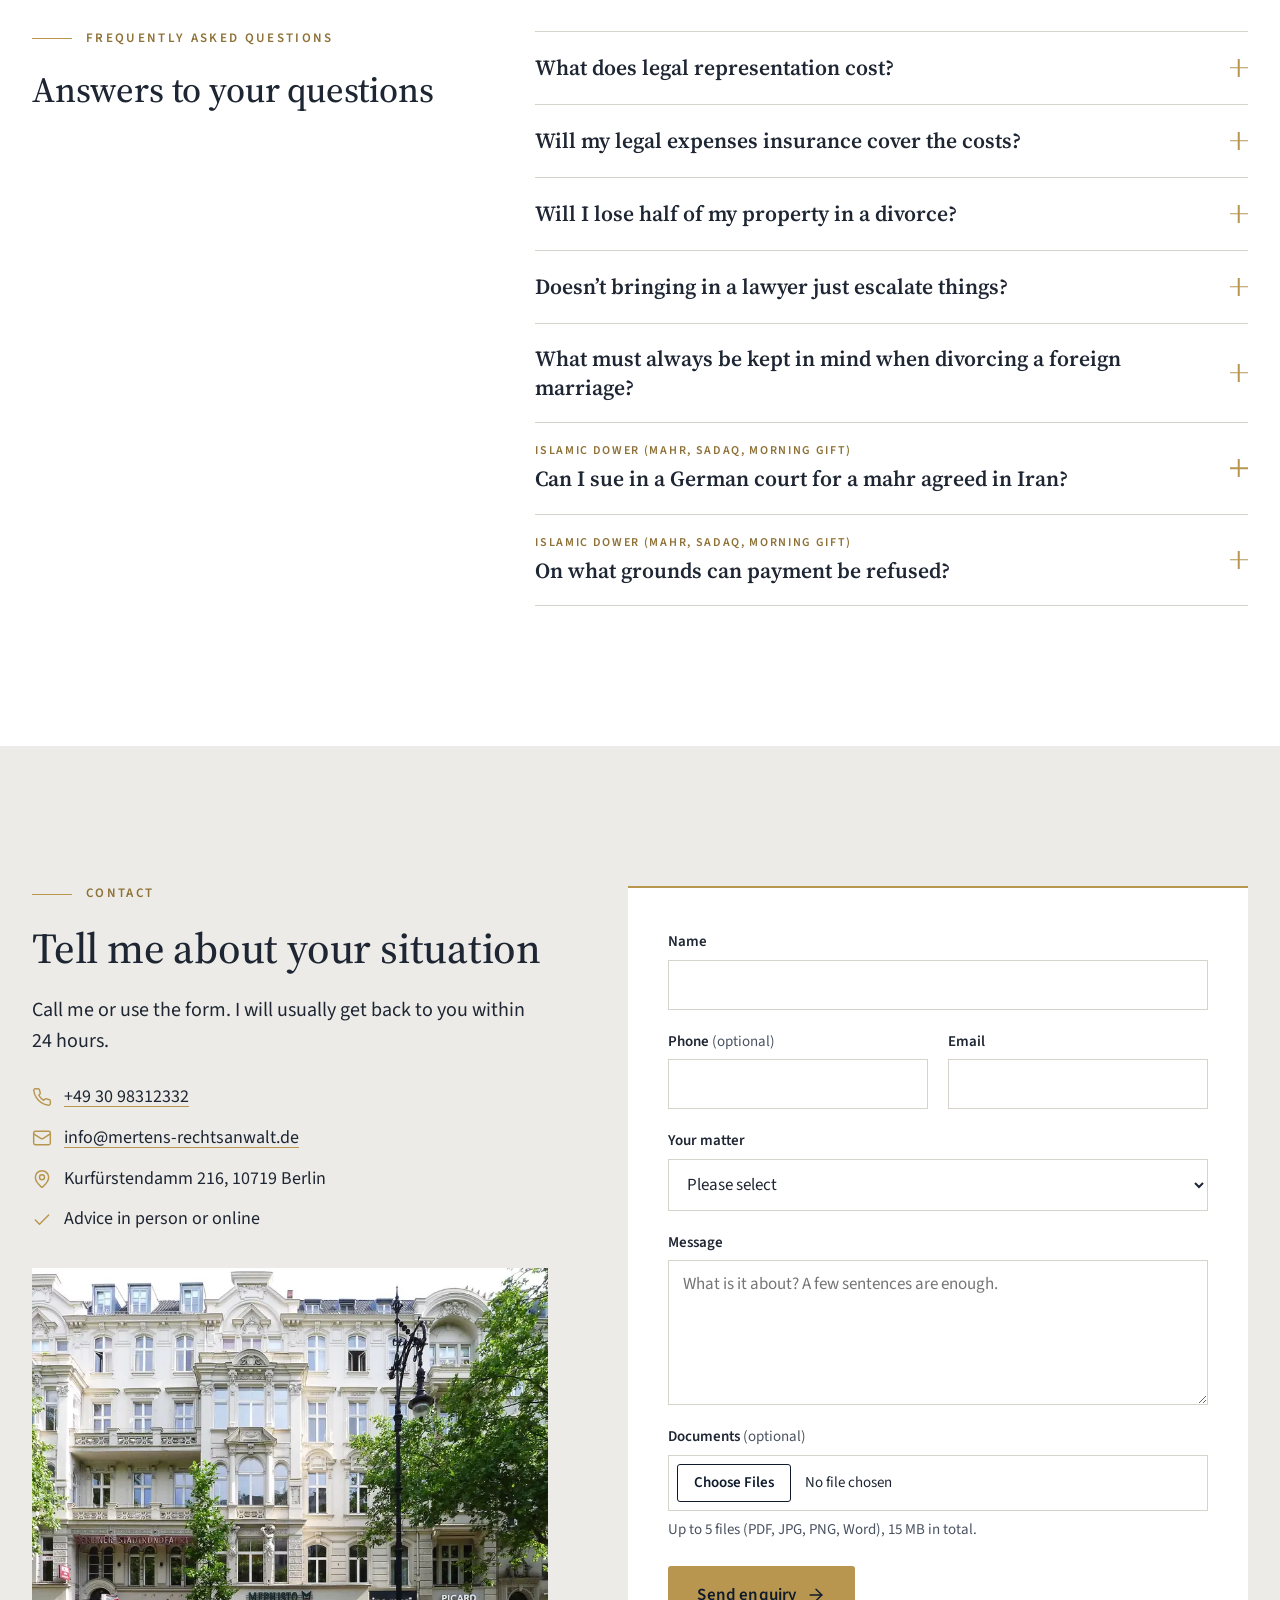
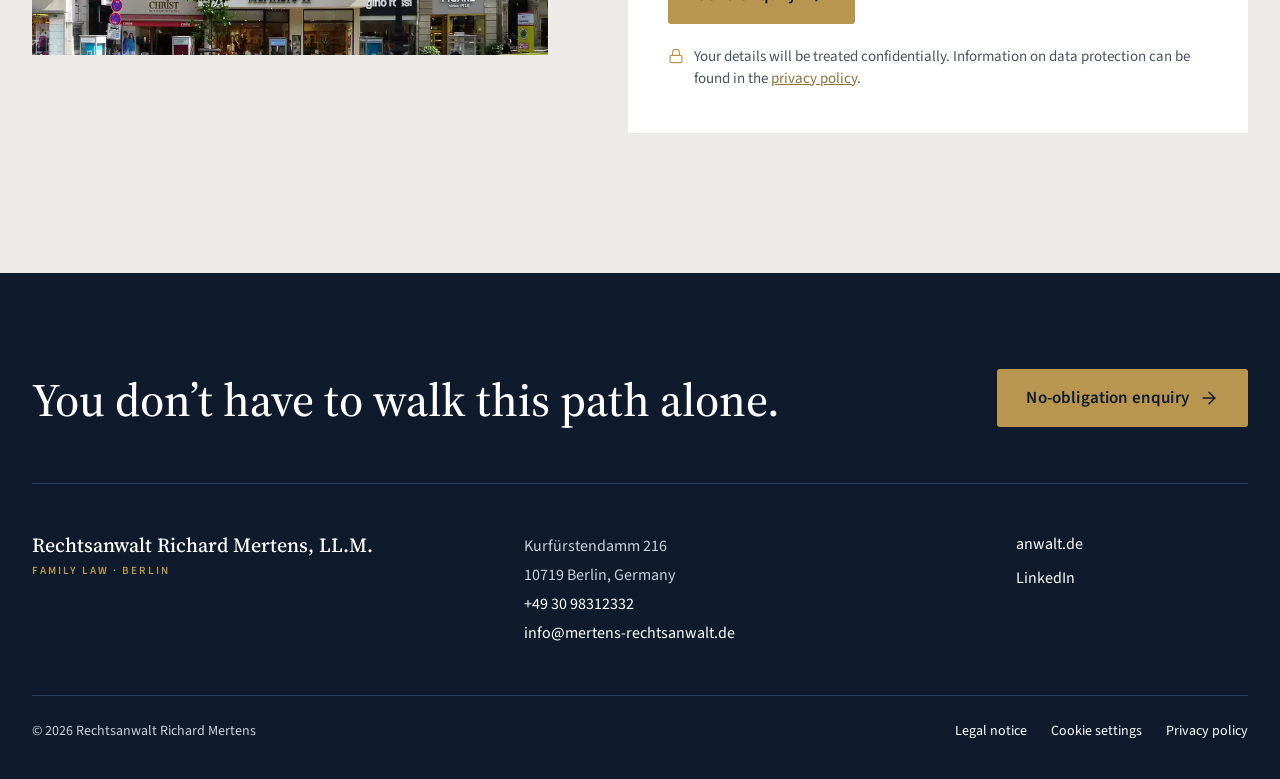
==== commit d185e1a8: "Anker fuer alle Sektionen und Leistungen (Sitelinks); Leistungsanker oeffnen den Text automatisch" ====
--- a/en/index.html
+++ b/en/index.html
@@ -28,7 +28,7 @@
 
   <link rel="preload" href="../fonts/SourceSerif4-variable.woff2" as="font" type="font/woff2" crossorigin>
   <link rel="preload" href="../fonts/SourceSans3-variable.woff2" as="font" type="font/woff2" crossorigin>
-  <link rel="stylesheet" href="../style.css?v=25">
+  <link rel="stylesheet" href="../style.css?v=26">
 
   <script type="application/ld+json">
   {
@@ -321,7 +321,7 @@
         <!-- Six services: Richard's three focus areas on top (large), three more below (compact). Clicking a box opens the detailed text in a wide panel below its row
              (script.js). Without JavaScript, all texts are shown open below their box. -->
         <div class="services__grid services__grid--focus" data-services>
-          <article class="service">
+          <article id="divorce" class="service">
             <svg class="icon service__icon" viewBox="0 0 24 24" aria-hidden="true"><path d="M15 2H6a2 2 0 0 0-2 2v16a2 2 0 0 0 2 2h12a2 2 0 0 0 2-2V7Z"/><path d="M14 2v4a2 2 0 0 0 2 2h4"/><path d="M10 9H8"/><path d="M16 13H8"/><path d="M16 17H8"/></svg>
             <h3 class="service__title" id="svc-divorce-title">Divorce</h3>
             <p class="service__text">From the one-year separation period to filing for divorce: I work out with you what needs to be settled and represent your interests.</p>
@@ -339,7 +339,7 @@
             </div>
           </section>
 
-          <article class="service">
+          <article id="maintenance-assets" class="service">
             <svg class="icon service__icon" viewBox="0 0 24 24" aria-hidden="true"><circle cx="8" cy="8" r="6"/><path d="M18.09 10.37A6 6 0 1 1 10.34 18"/><path d="M7 6h1v4"/><path d="m16.71 13.88.7.71-2.82 2.82"/></svg>
             <h3 class="service__title" id="svc-maintenance-title">Maintenance and assets</h3>
             <p class="service__text">Child, separation or spousal maintenance, accrued gains and shared assets: I check what you are entitled to and which claims are justified.</p>
@@ -358,7 +358,7 @@
             </div>
           </section>
 
-          <article class="service">
+          <article id="international-family-law" class="service">
             <svg class="icon service__icon" viewBox="0 0 24 24" aria-hidden="true"><circle cx="12" cy="12" r="10"/><path d="M12 2a14.5 14.5 0 0 0 0 20 14.5 14.5 0 0 0 0-20"/><path d="M2 12h20"/></svg>
             <h3 class="service__title" id="svc-international-title">International family law</h3>
             <p class="service__text">As a lawyer working in family law, I advise and represent you on cross-border and international family law matters. Consultations can also be held in German or Russian.</p>
@@ -378,7 +378,7 @@
 
         <!-- weitere Leistungen: kompaktere, zurückhaltendere Kästchen -->
         <div class="services__grid services__grid--minor" data-services>
-          <article class="service service--minor">
+          <article id="custody" class="service service--minor">
             <div class="service__head">
               <svg class="icon service__icon" viewBox="0 0 24 24" aria-hidden="true"><path d="M19 14c1.49-1.46 3-3.21 3-5.5A5.5 5.5 0 0 0 16.5 3c-1.76 0-3 .5-4.5 2-1.5-1.5-2.74-2-4.5-2A5.5 5.5 0 0 0 2 8.5c0 2.3 1.5 4.05 3 5.5l7 7Z"/><path d="M12 5 9.04 7.96a2.17 2.17 0 0 0 0 3.08c.82.82 2.13.85 3 .07l2.07-1.9a2.82 2.82 0 0 1 3.79 0l2.96 2.66"/><path d="m18 15-2-2"/><path d="m15 18-2-2"/></svg>
               <h3 class="service__title" id="svc-custody-title">Custody and contact</h3>
@@ -397,7 +397,7 @@
             </div>
           </section>
 
-          <article class="service service--minor">
+          <article id="domestic-violence" class="service service--minor">
             <div class="service__head">
               <svg class="icon service__icon" viewBox="0 0 24 24" aria-hidden="true"><path d="M20 13c0 5-3.5 7.5-7.66 8.95a1 1 0 0 1-.67-.01C7.5 20.5 4 18 4 13V6a1 1 0 0 1 1-1c2 0 4.5-1.2 6.24-2.72a1.17 1.17 0 0 1 1.52 0C14.51 3.81 17 5 19 5a1 1 0 0 1 1 1z"/></svg>
               <h3 class="service__title" id="svc-violence-title">Domestic violence</h3>
@@ -417,7 +417,7 @@
             </div>
           </section>
 
-          <article class="service service--minor">
+          <article id="legal-aid" class="service service--minor">
             <div class="service__head">
               <svg class="icon service__icon" viewBox="0 0 24 24" aria-hidden="true"><path d="M11 15h2a2 2 0 1 0 0-4h-3c-.6 0-1.1.2-1.4.6L3 17"/><path d="m7 21 1.6-1.4c.3-.4.8-.6 1.4-.6h4c1.1 0 2.1-.4 2.8-1.2l4.6-4.4a2 2 0 0 0-2.75-2.91l-4.2 3.9"/><path d="m2 16 6 6"/><circle cx="16" cy="9" r="2.9"/><circle cx="6" cy="5" r="3"/></svg>
               <h3 class="service__title" id="svc-legal-aid-title">Legal aid</h3>
@@ -545,7 +545,7 @@
     </section>
 
     <!-- ===================== FURTHER REVIEWS ===================== -->
-    <section class="section section--alt reviews" aria-labelledby="reviews-title">
+    <section class="section section--alt reviews" id="reviews" aria-labelledby="reviews-title">
       <div class="container">
         <header class="section-head">
           <h2 class="section-title" data-fit id="reviews-title">What clients say about working with me</h2>
@@ -866,6 +866,6 @@
   <script src="../vendor/gsap.min.js" defer></script>
   <script src="../vendor/ScrollTrigger.min.js" defer></script>
   <script src="../vendor/lenis.min.js" defer></script>
-  <script src="../script.js?v=21" defer></script>
+  <script src="../script.js?v=22" defer></script>
 </body>
 </html>
--- a/style.css
+++ b/style.css
@@ -867,6 +867,7 @@
   gap: 16px;
 }
 .service {
+  scroll-margin-top: calc(var(--nav-h) + 20px); /* Sprungmarken (Sitelinks) landen knapp unter der Navigation */
   position: relative;
   display: flex;
   flex-direction: column;
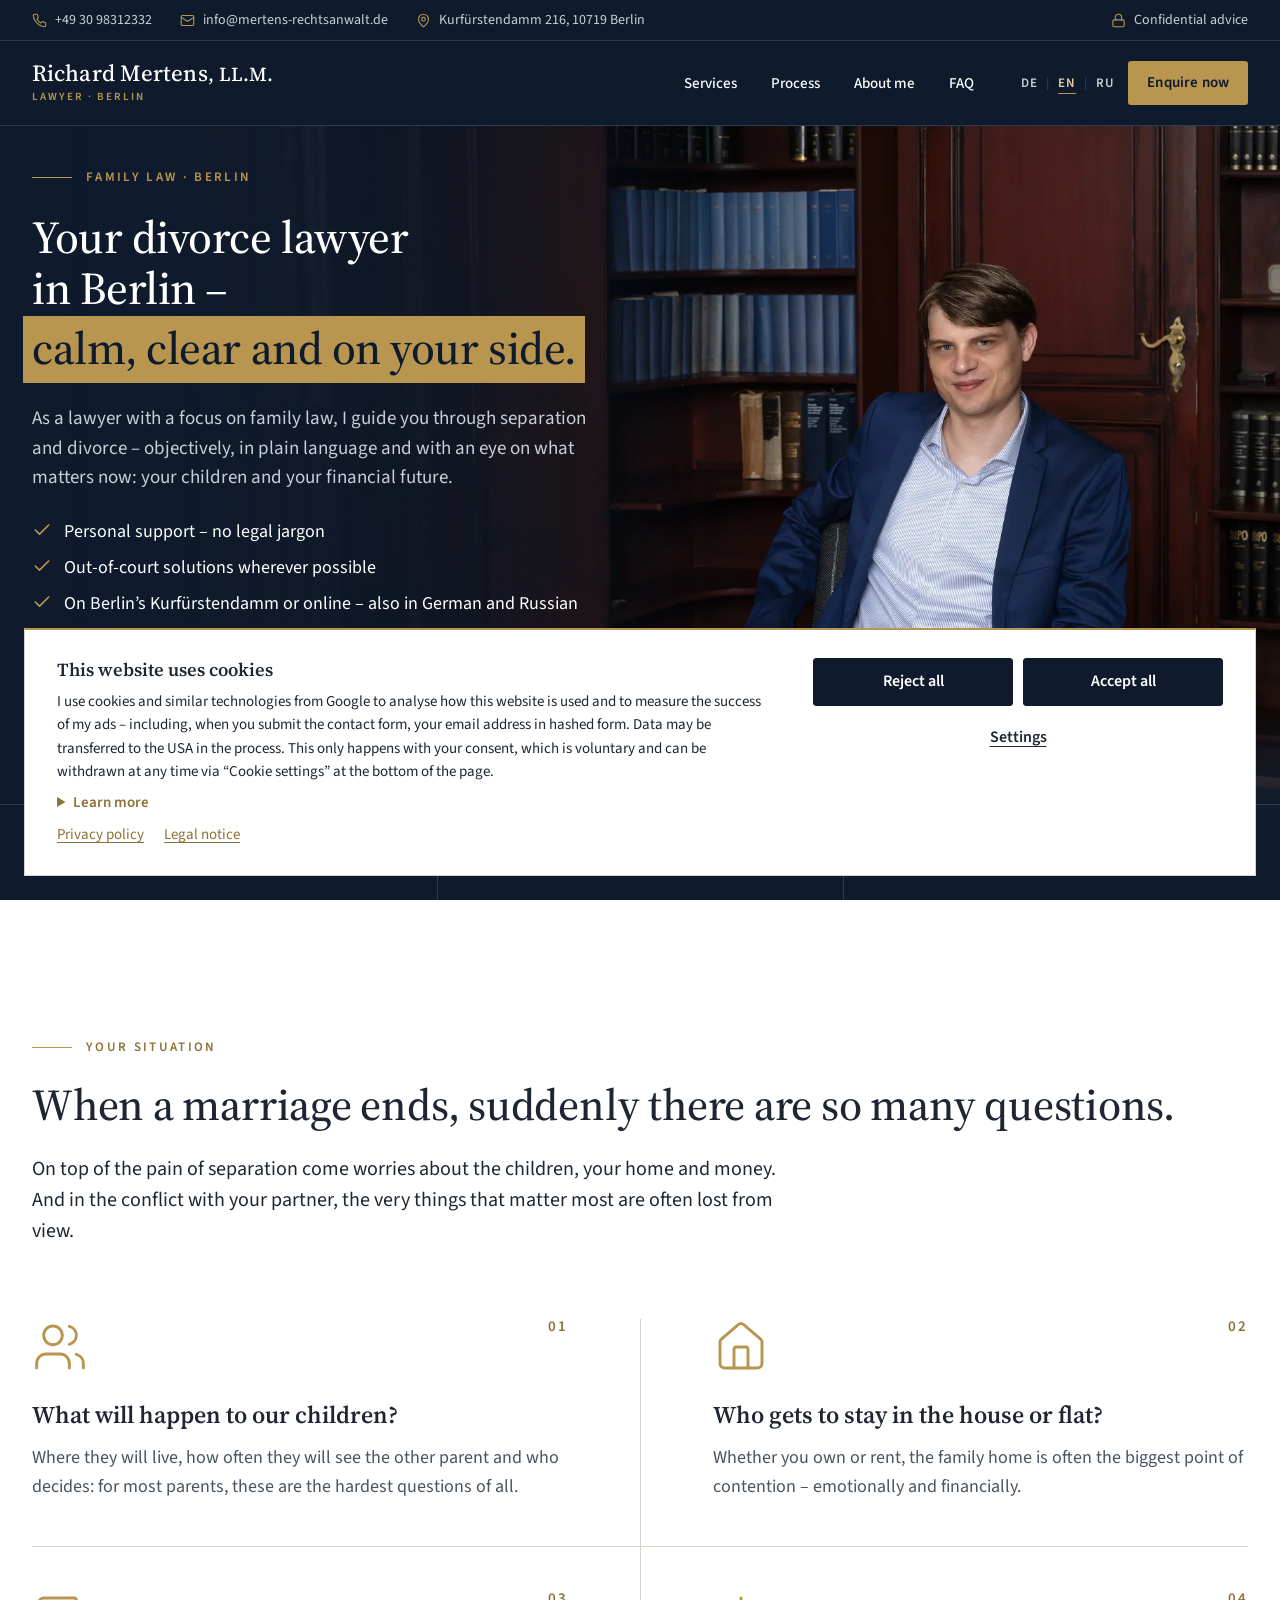
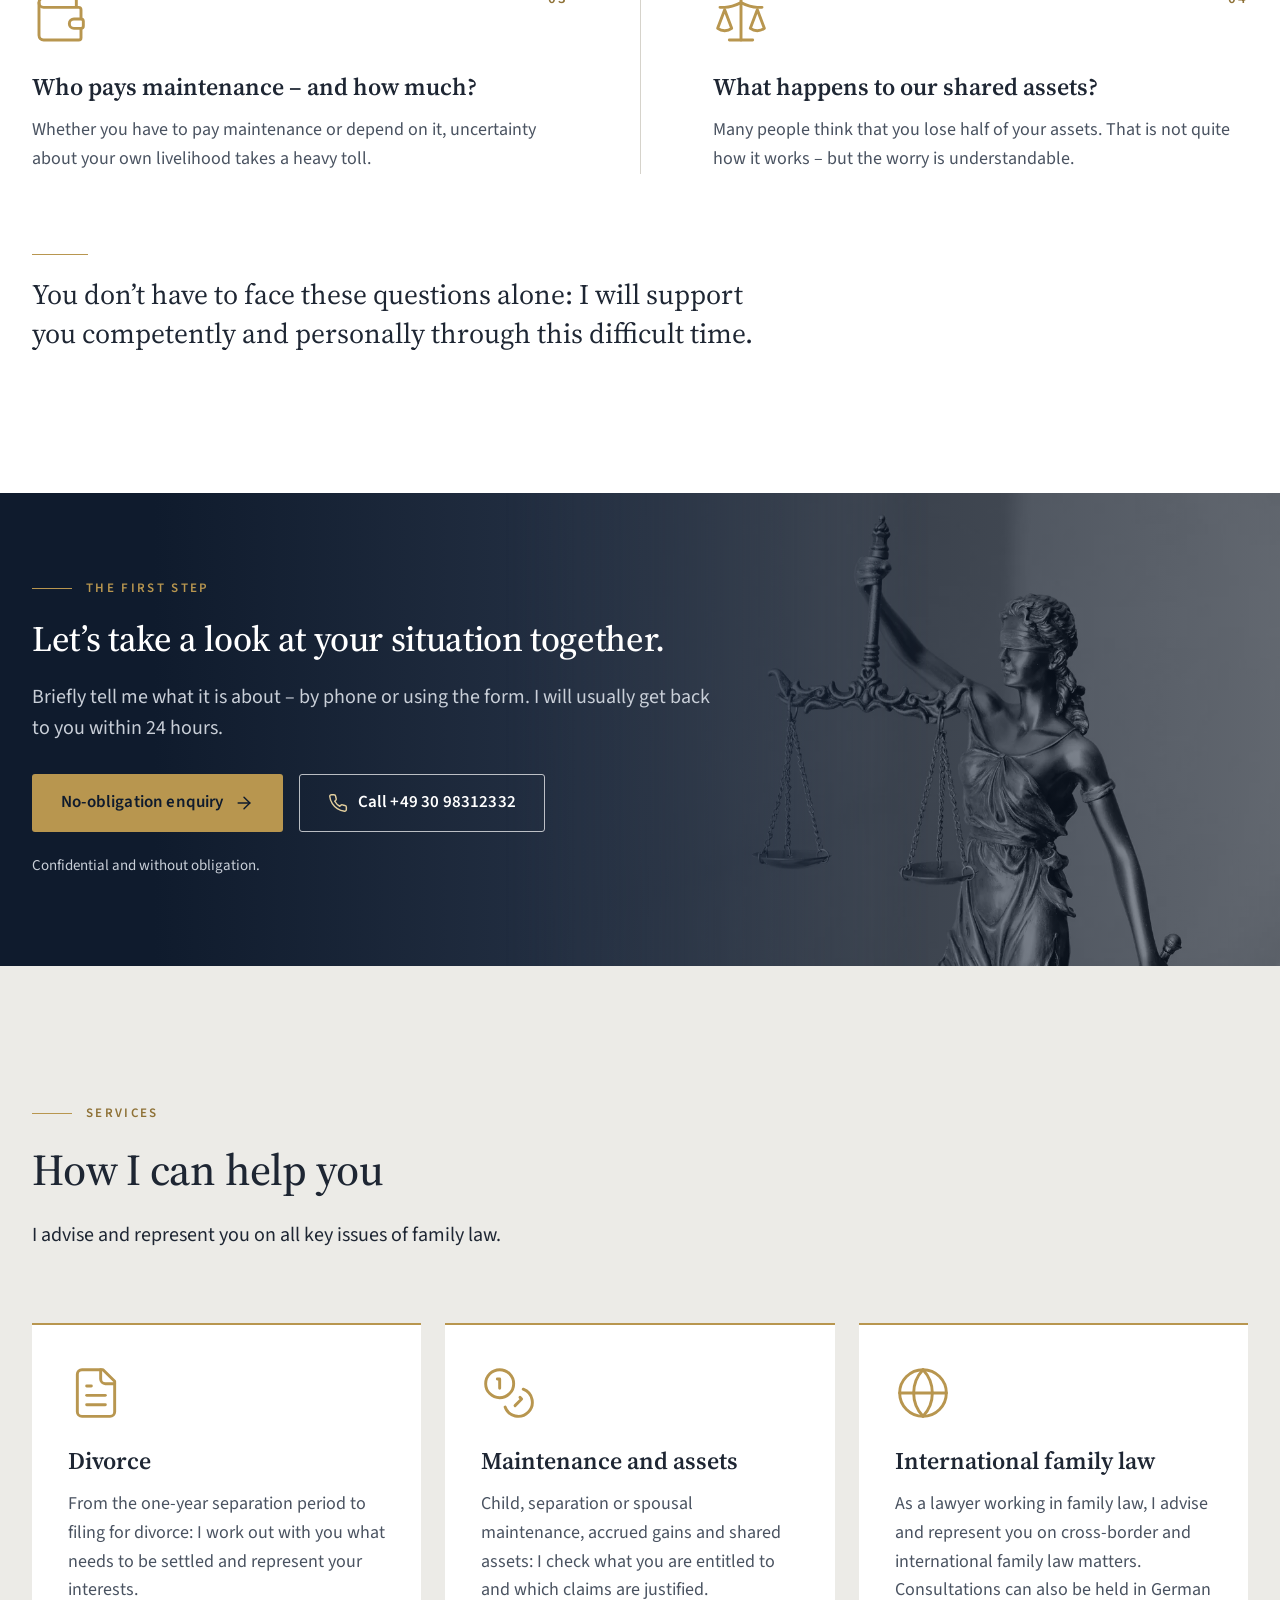
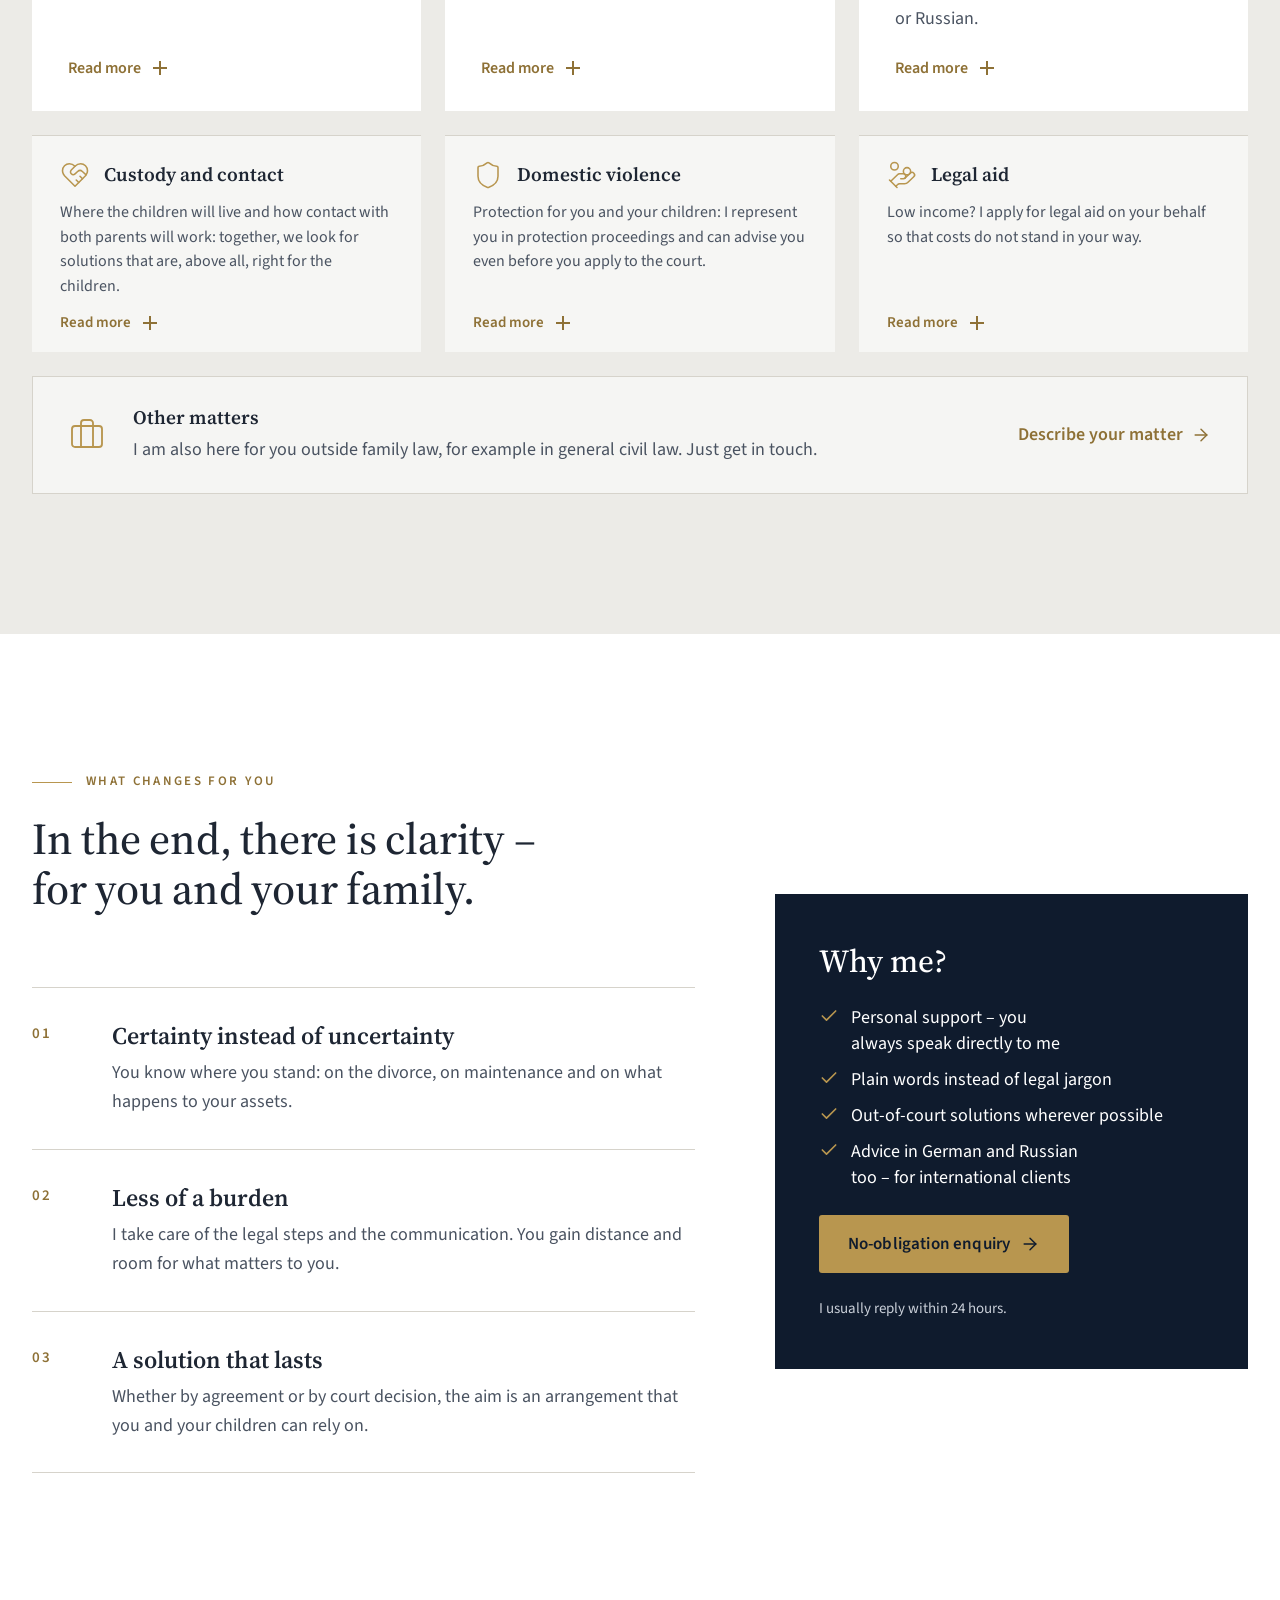
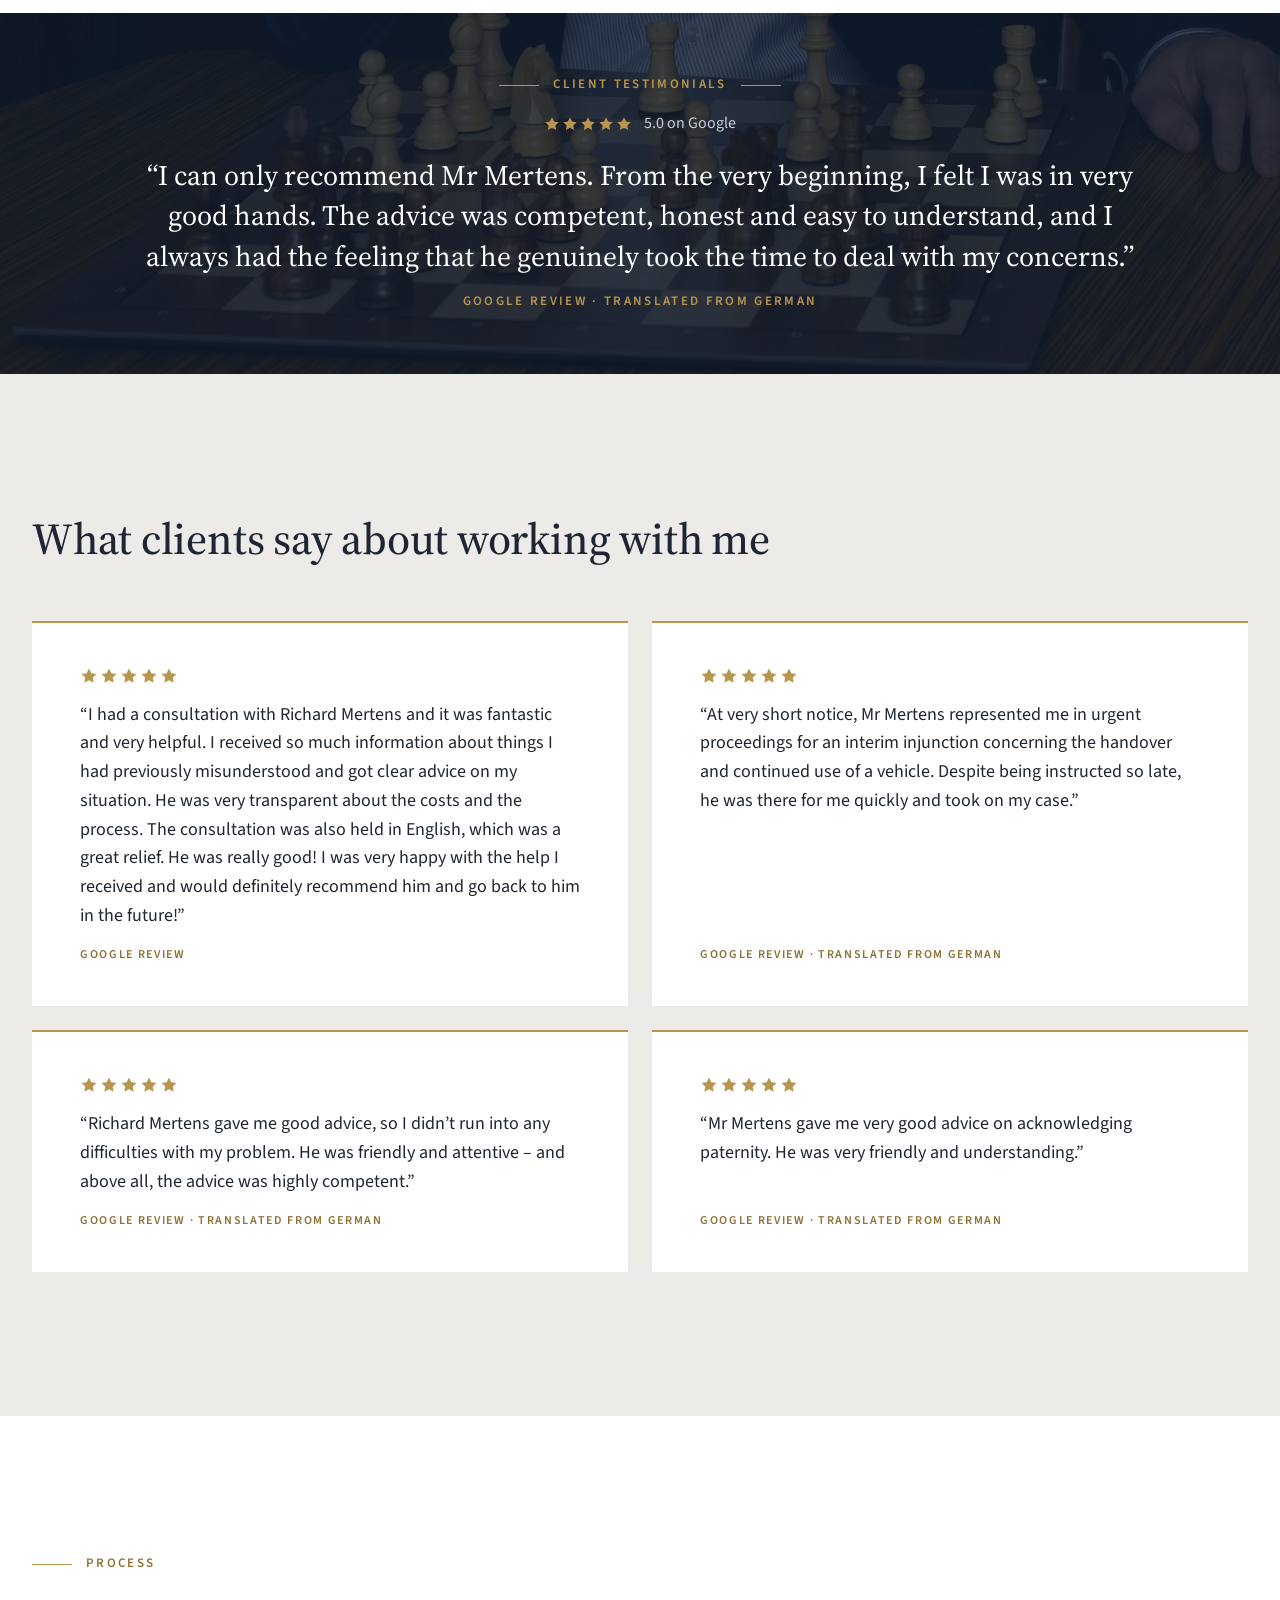
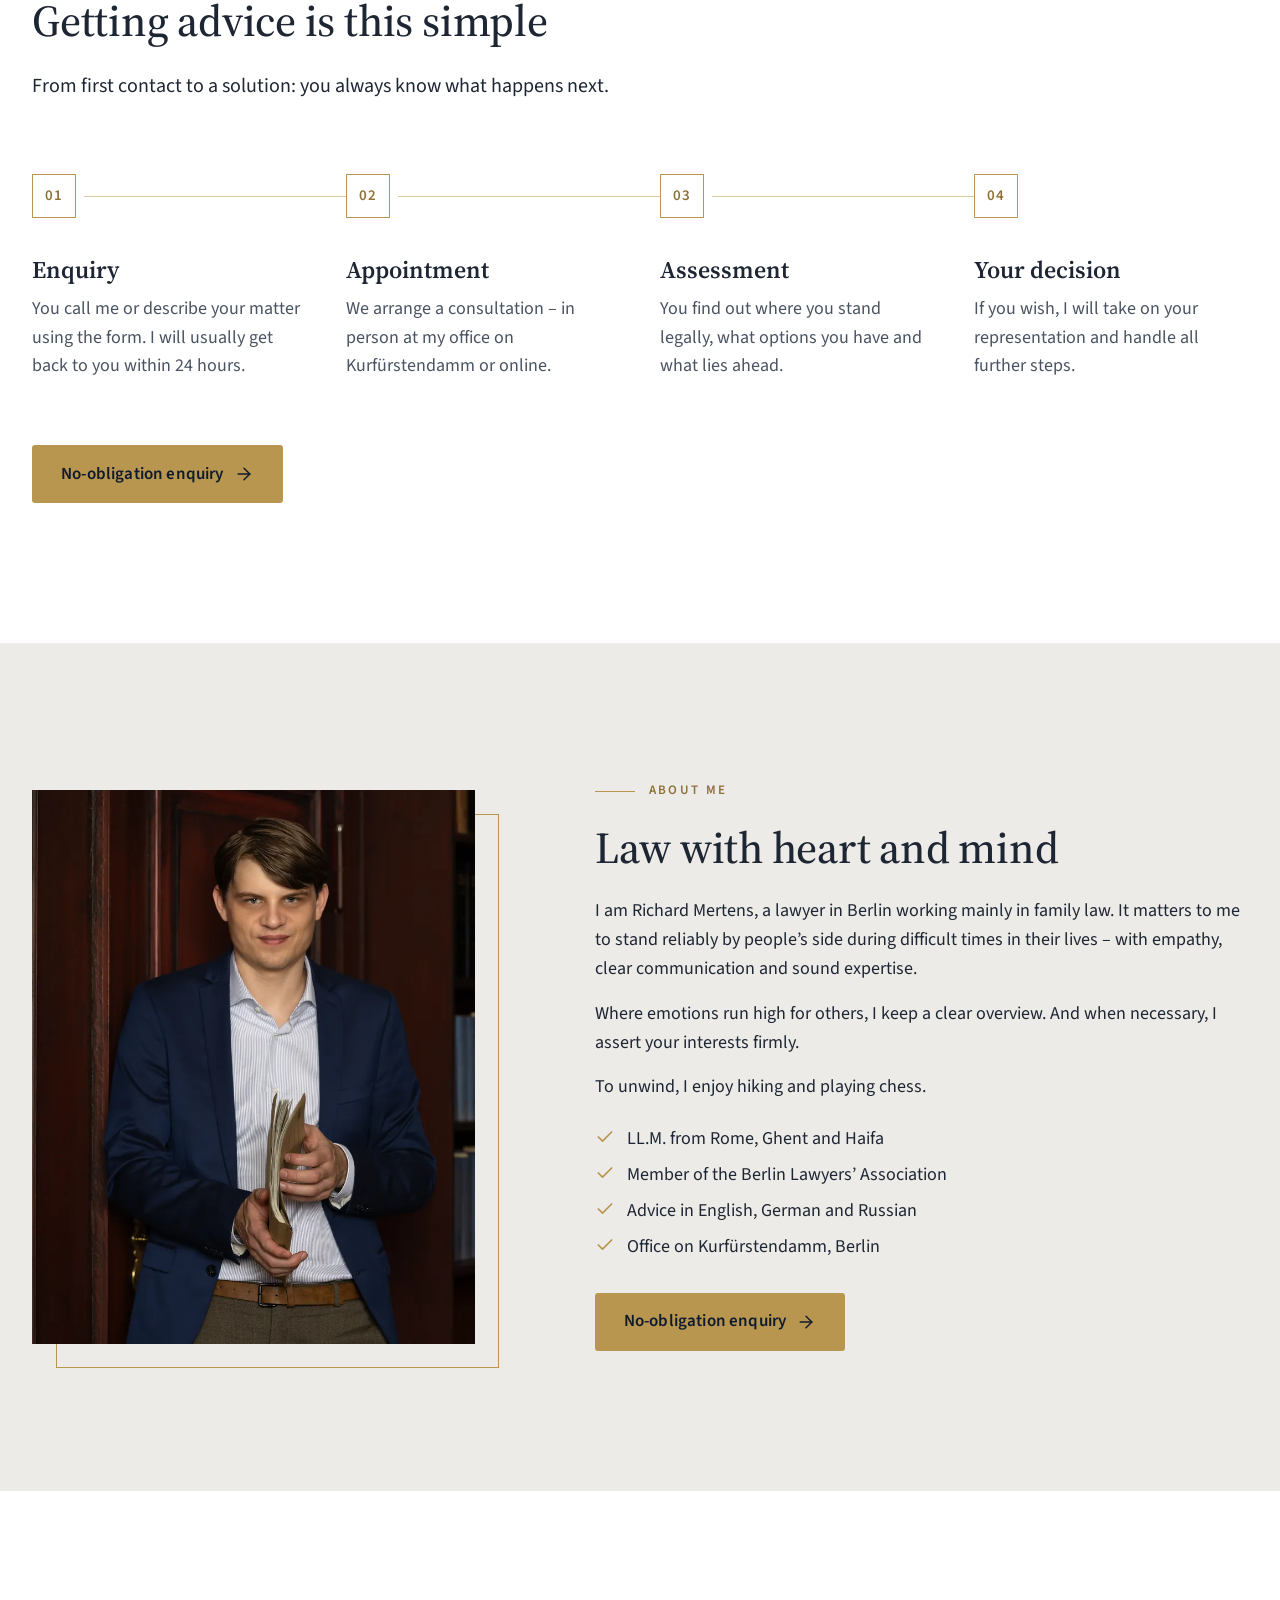
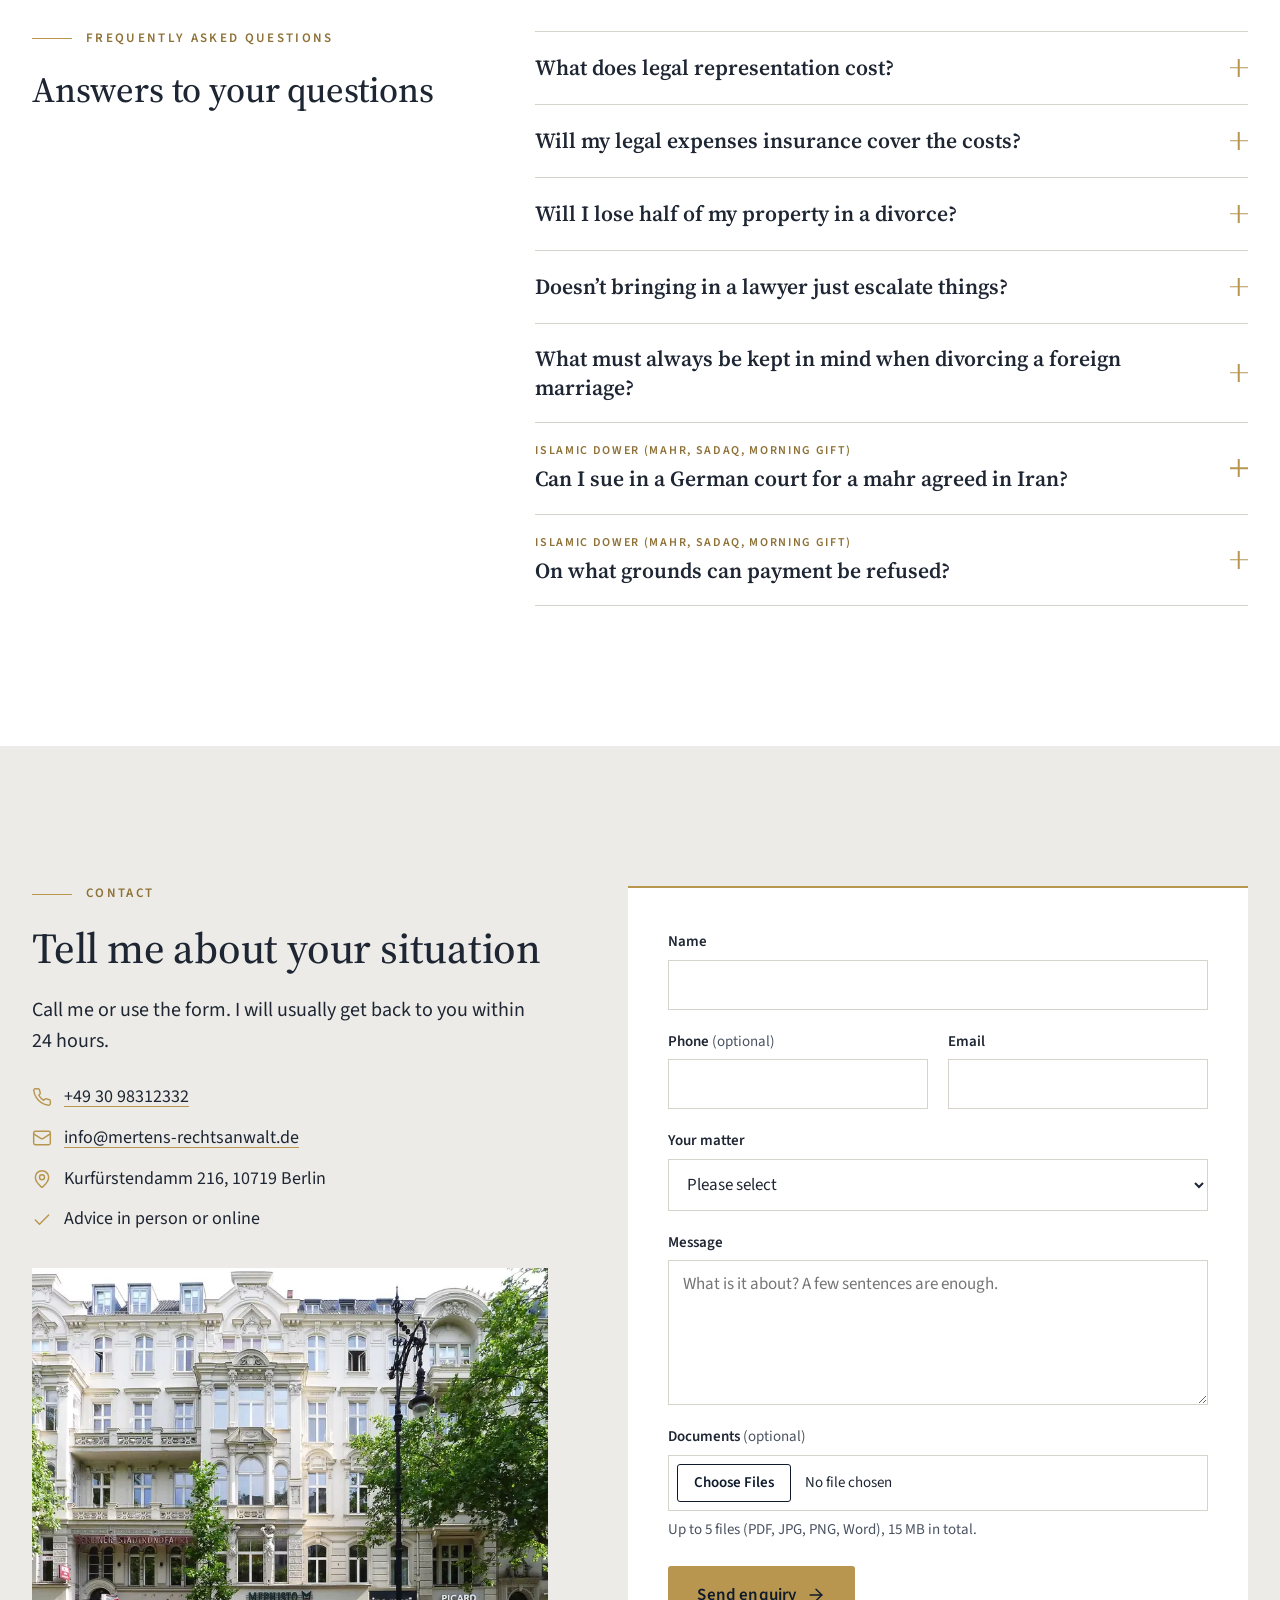
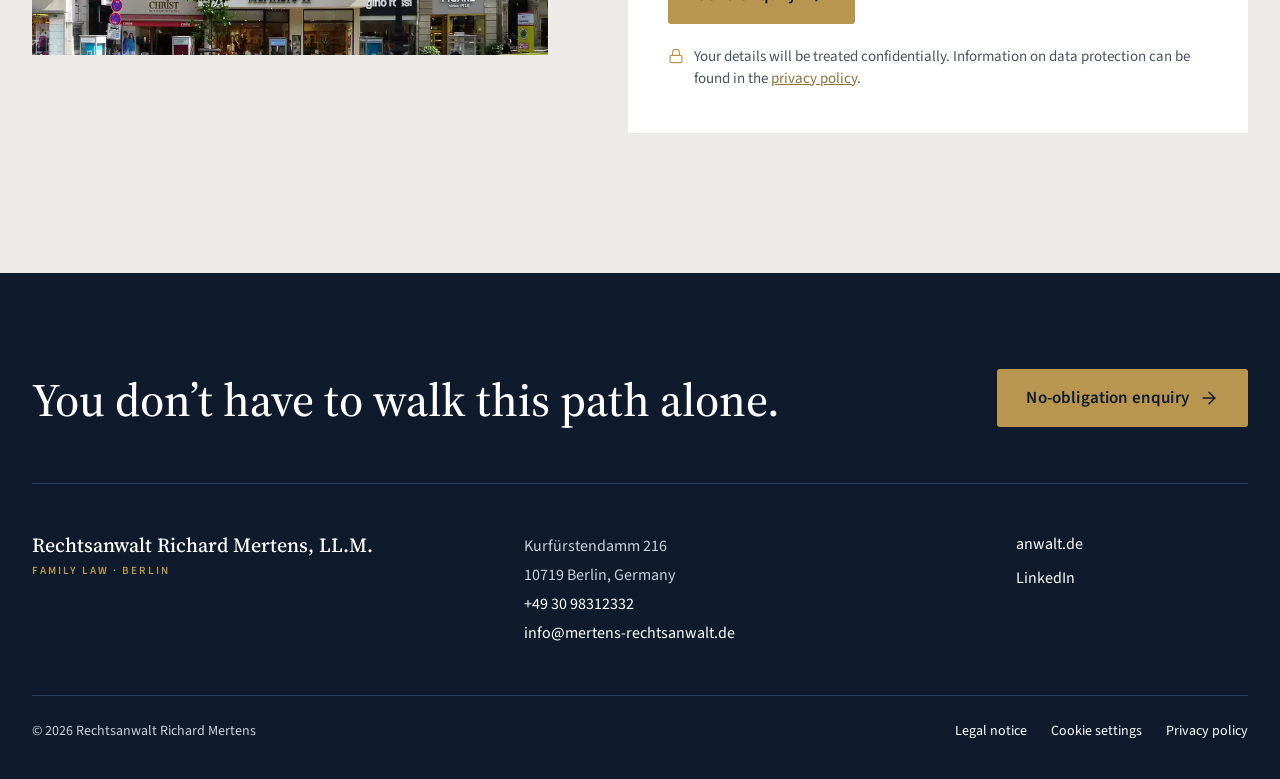
==== commit 4f8ba7fe: "Favicon (RM) ohne weissen Rahmen auf allen Seiten" ====
--- a/en/index.html
+++ b/en/index.html
@@ -8,6 +8,10 @@
   <title>English-speaking divorce lawyer in Berlin | Richard Mertens</title>
   <meta name="description" content="Family law advice in English on Berlin’s Kurfürstendamm: divorce, maintenance, assets and international family matters – in person or online.">
   <meta name="theme-color" content="#0F1B2D">
+  <link rel="icon" href="../favicon.ico" sizes="any">
+  <link rel="icon" type="image/png" sizes="32x32" href="../assets/img/favicon-32.png">
+  <link rel="icon" type="image/png" sizes="192x192" href="../assets/img/favicon-192.png">
+  <link rel="apple-touch-icon" href="../assets/img/apple-touch-icon.png">
   <link rel="canonical" href="https://mertens-rechtsanwalt.de/en/">
   <link rel="alternate" hreflang="de" href="https://mertens-rechtsanwalt.de/">
   <link rel="alternate" hreflang="en" href="https://mertens-rechtsanwalt.de/en/">
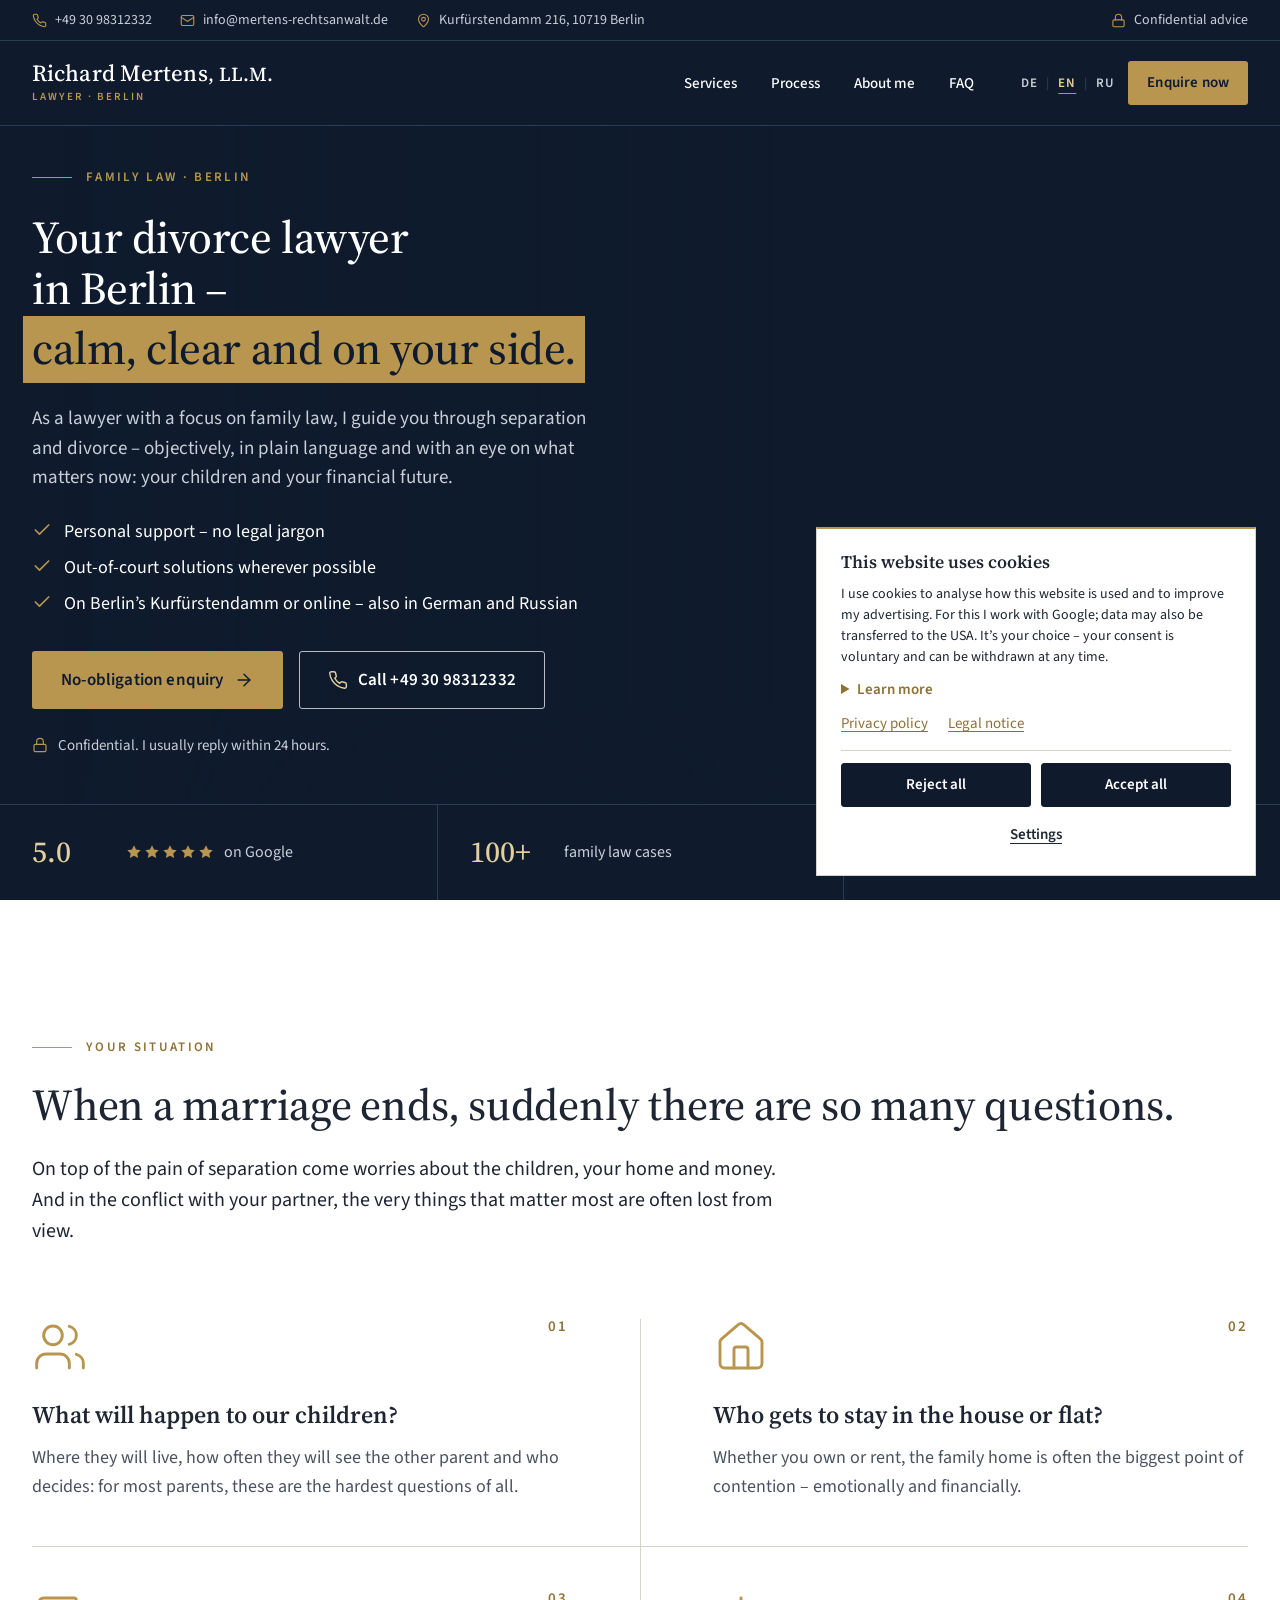
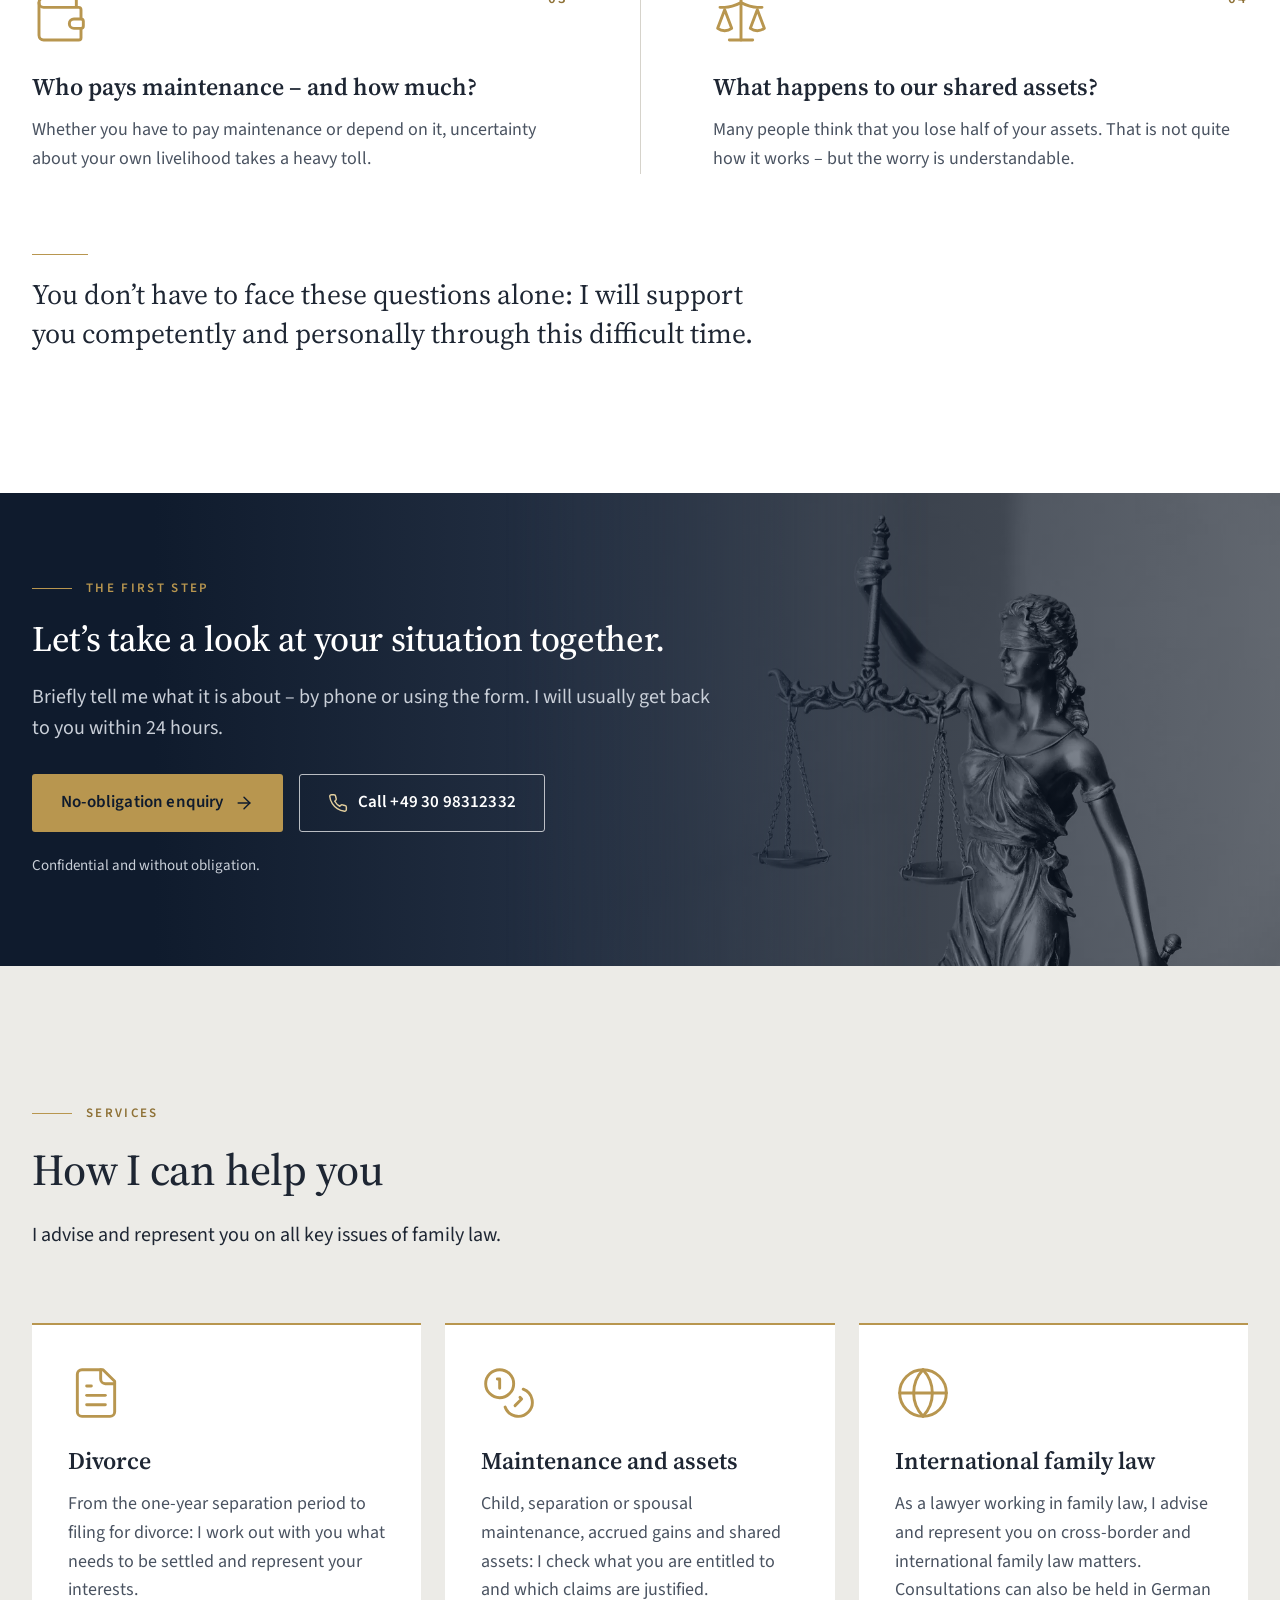
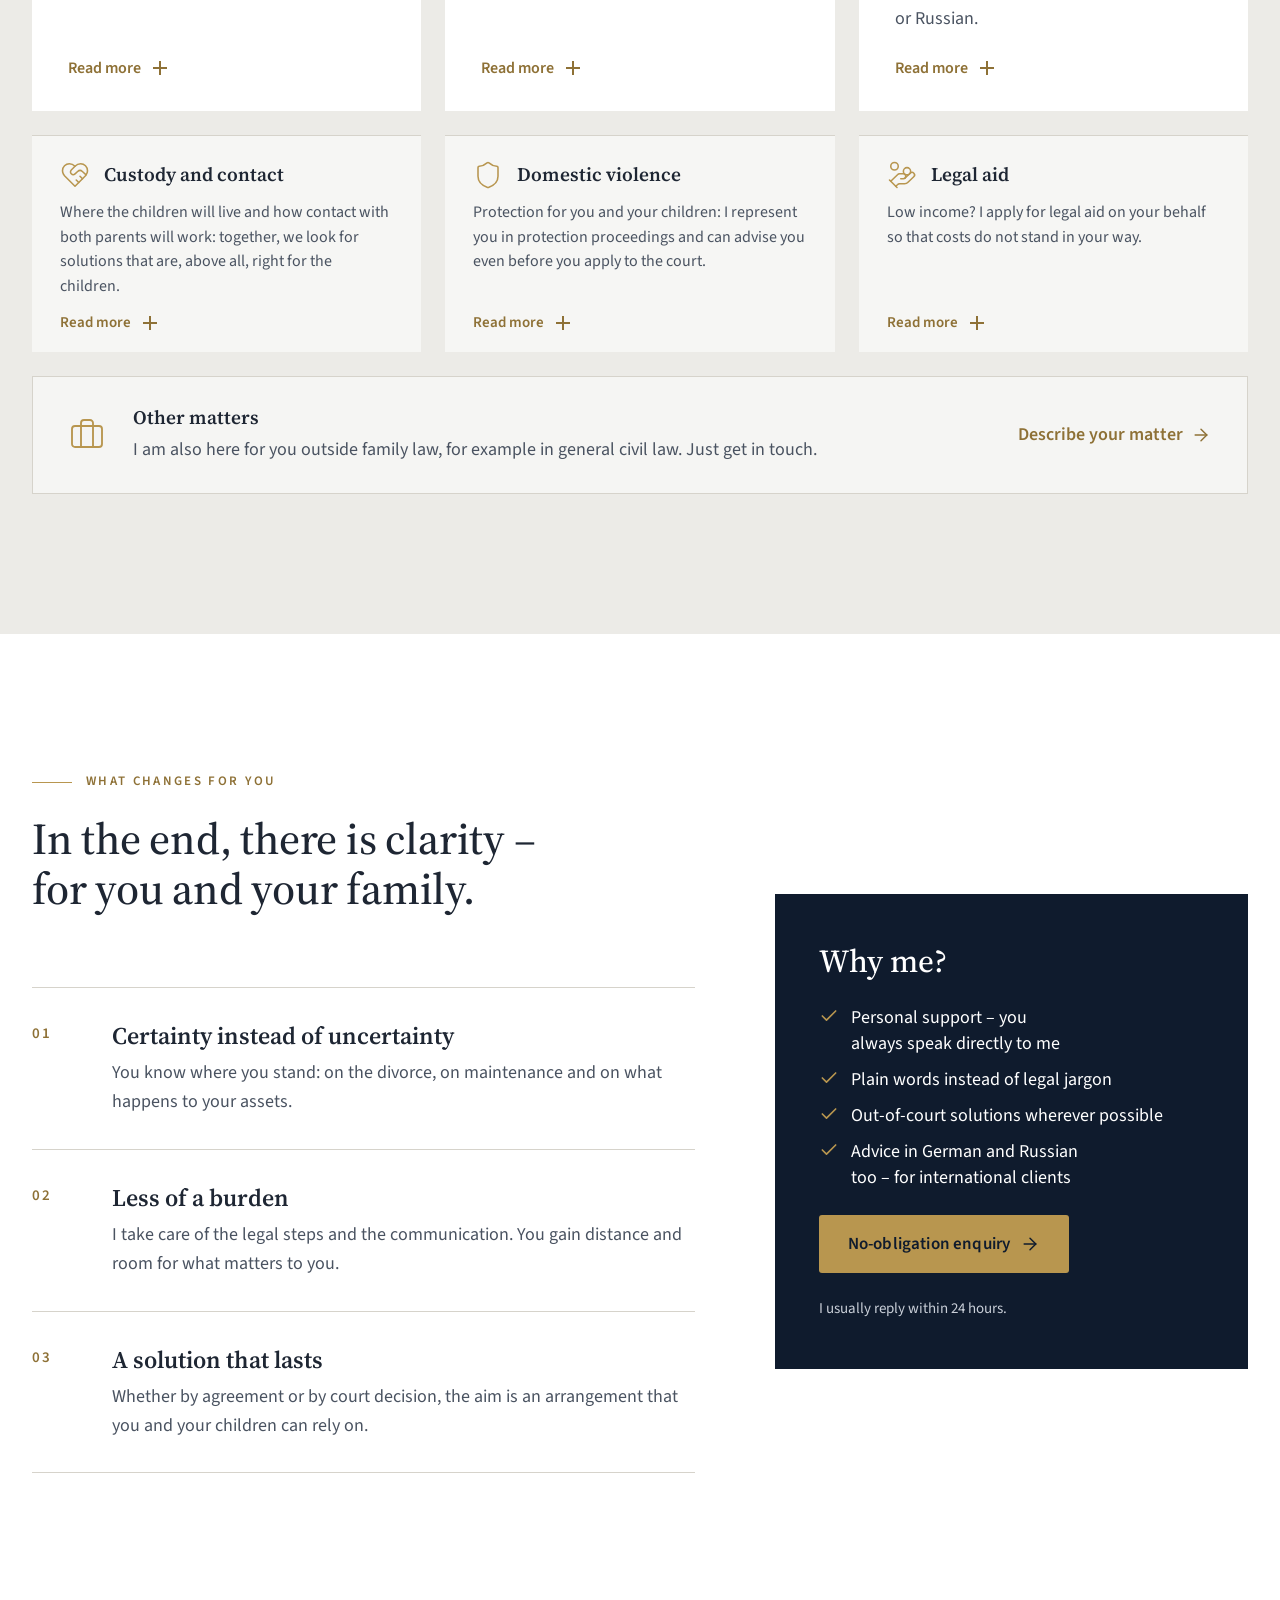
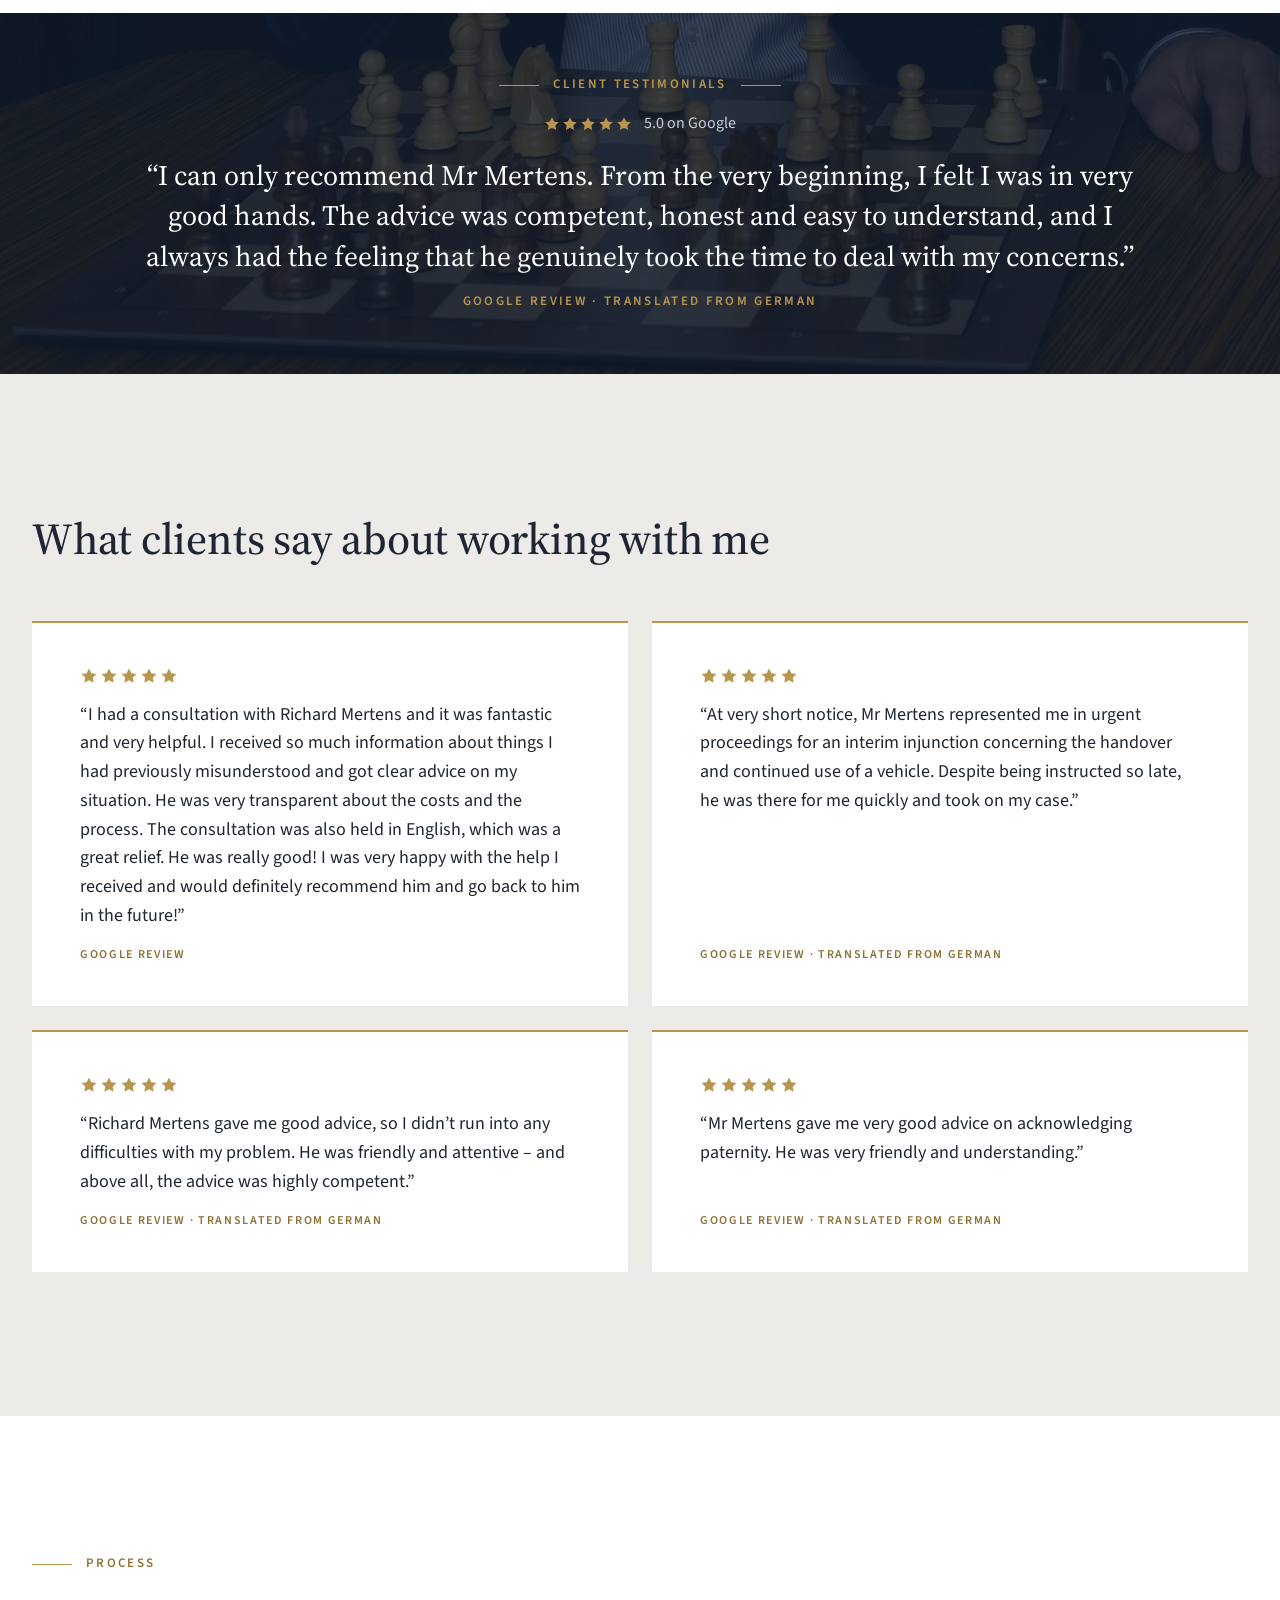
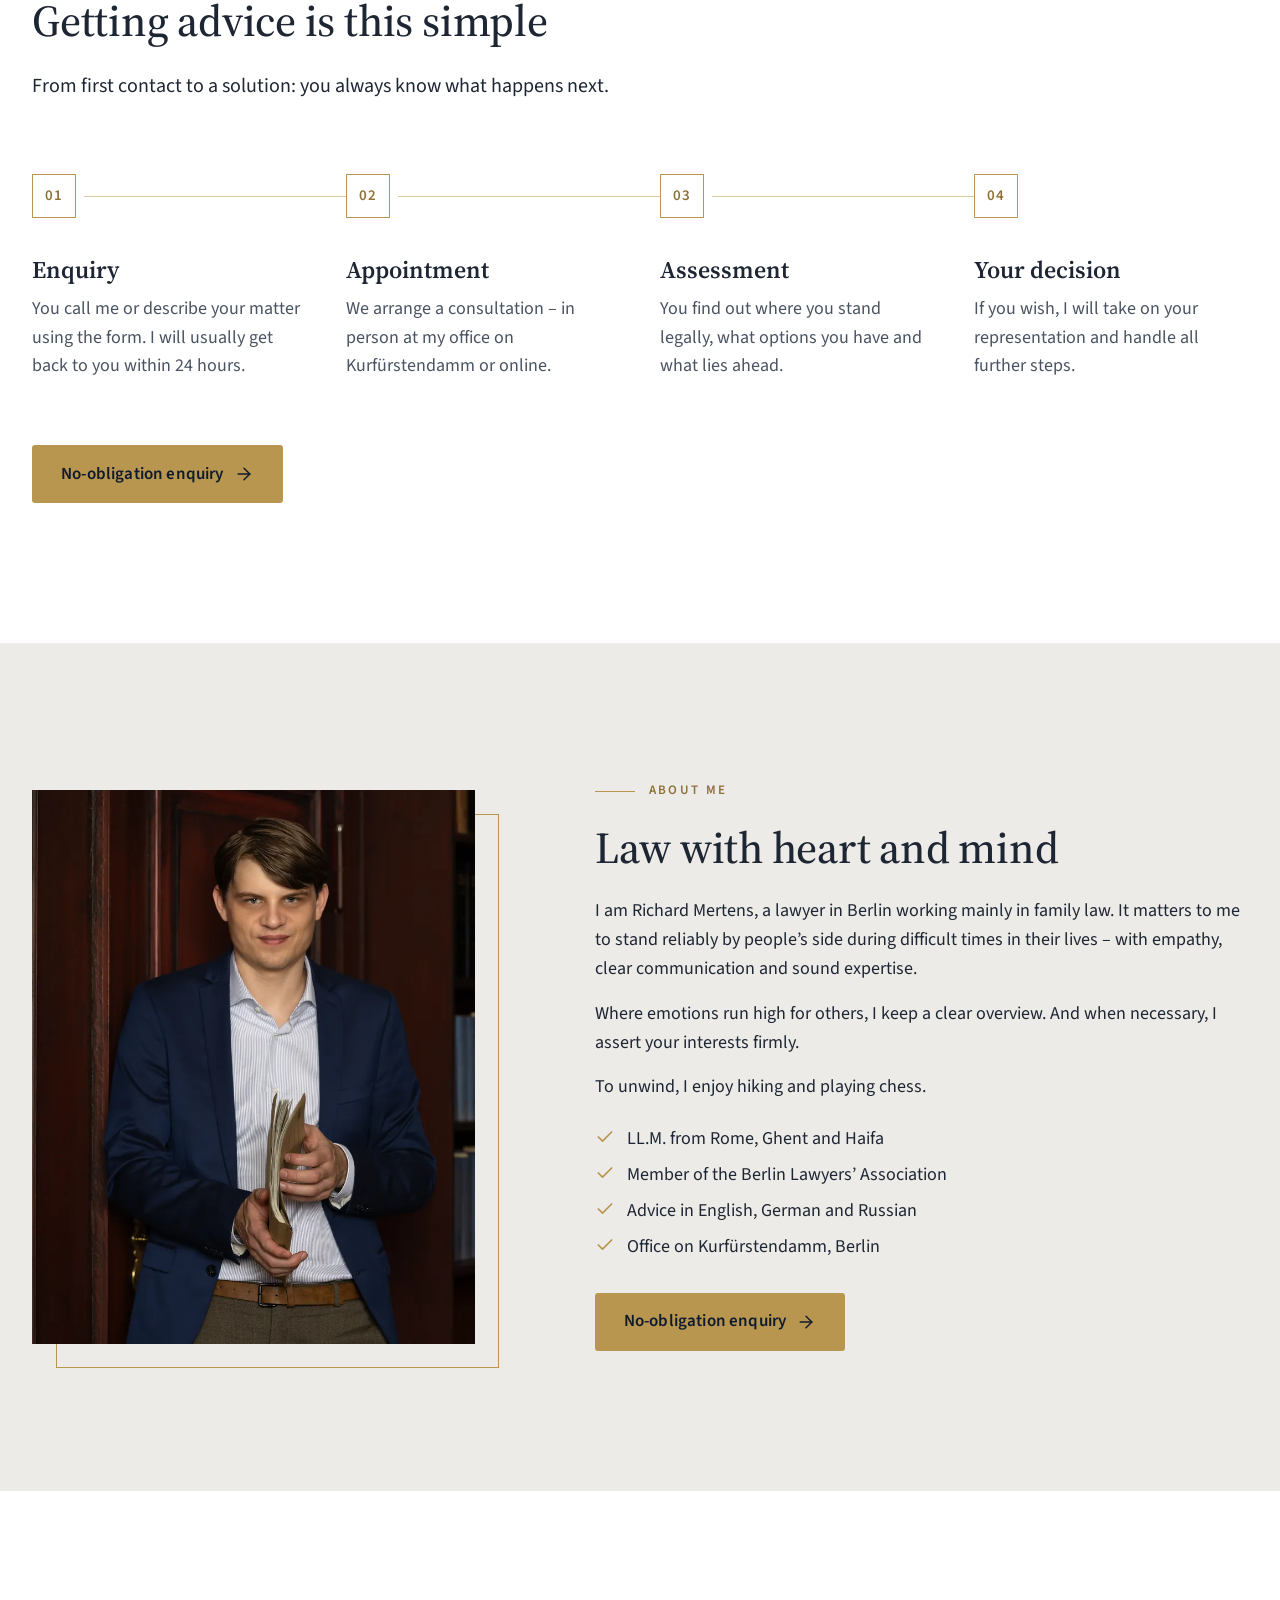
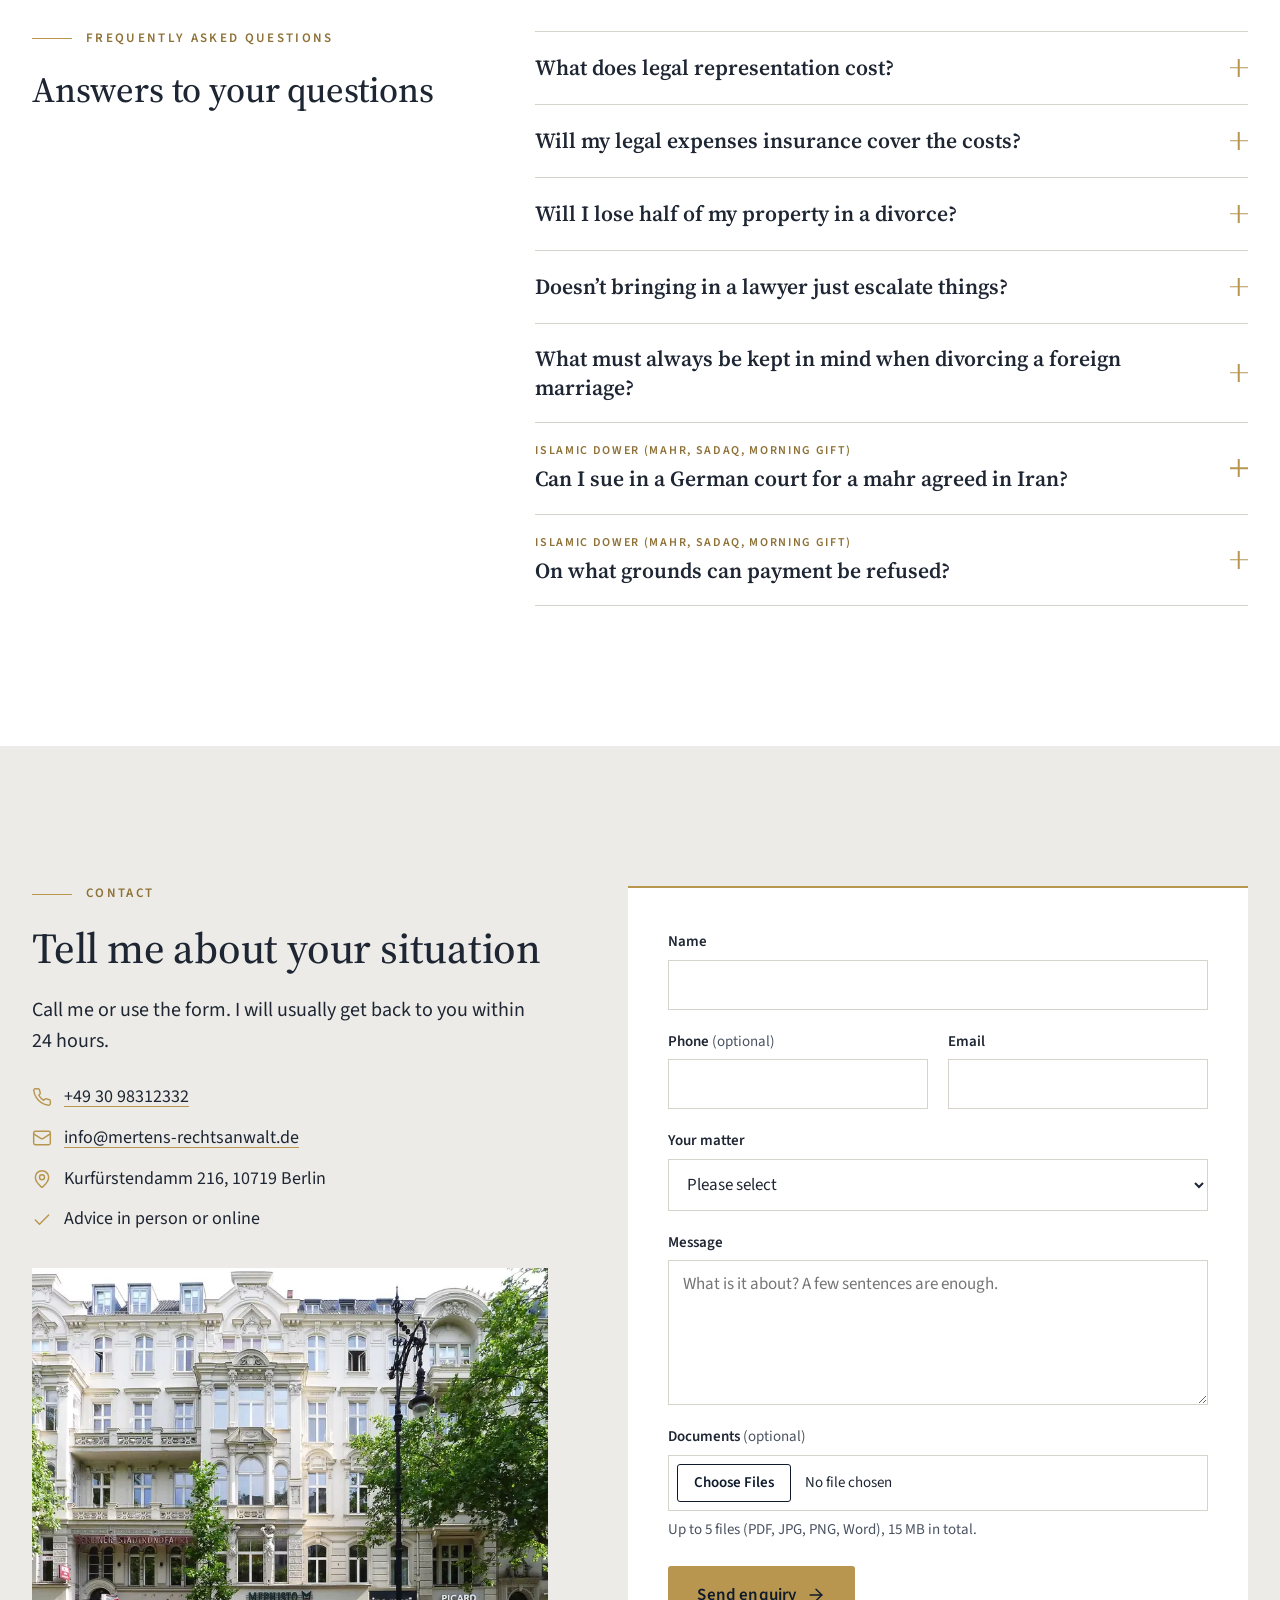
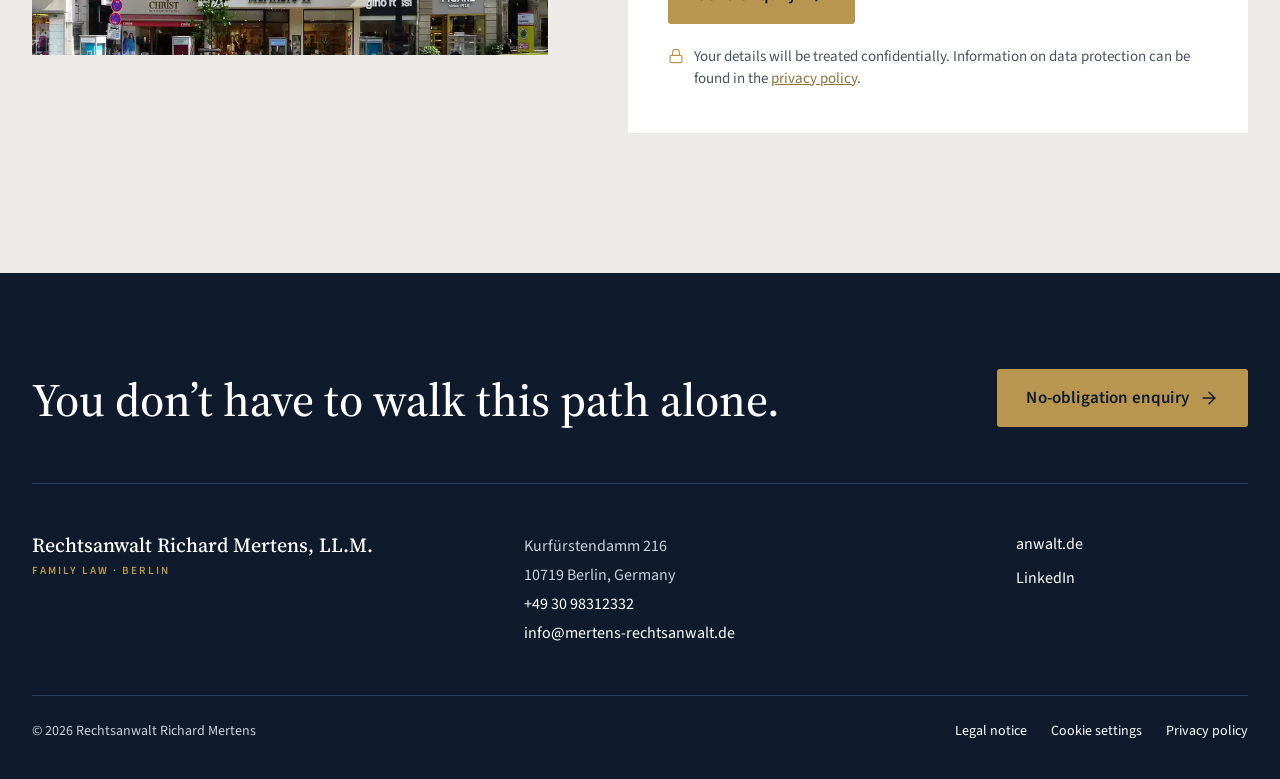
==== commit f0907bc9: "Cookie-Banner: kompakte Karte, allgemeinerer Text, E-Mail-Hinweis unter Mehr erfahren" ====
--- a/en/index.html
+++ b/en/index.html
@@ -4,7 +4,7 @@
   <meta charset="utf-8">
   <meta name="viewport" content="width=device-width, initial-scale=1">
   <!-- Google Tag Manager (GTM-P35MM9F5) with Consent Mode v2 – as early as possible; GTM loads only after consent -->
-  <script src="../consent.js?v=6"></script>
+  <script src="../consent.js?v=7"></script>
   <title>English-speaking divorce lawyer in Berlin | Richard Mertens</title>
   <meta name="description" content="Family law advice in English on Berlin’s Kurfürstendamm: divorce, maintenance, assets and international family matters – in person or online.">
   <meta name="theme-color" content="#0F1B2D">
@@ -32,7 +32,7 @@
 
   <link rel="preload" href="../fonts/SourceSerif4-variable.woff2" as="font" type="font/woff2" crossorigin>
   <link rel="preload" href="../fonts/SourceSans3-variable.woff2" as="font" type="font/woff2" crossorigin>
-  <link rel="stylesheet" href="../style.css?v=26">
+  <link rel="stylesheet" href="../style.css?v=27">
 
   <script type="application/ld+json">
   {
--- a/style.css
+++ b/style.css
@@ -2098,31 +2098,6 @@
 }
 .cc__more-list strong { color: var(--rm-ink); }
 
-/* Desktop: erste Ebene breit und flach – Text links, Buttons rechts */
-@media (min-width: 1000px) {
-  .cc__inner { max-width: 1240px; padding: 24px 32px; }
-  .cc__view[data-cc-view="main"] {
-    grid-template-columns: minmax(0, 1fr) auto;
-    column-gap: 48px;
-    row-gap: 8px;
-    align-items: center;
-  }
-  .cc__view[data-cc-view="main"] > .cc__title,
-  .cc__view[data-cc-view="main"] > .cc__text,
-  .cc__view[data-cc-view="main"] > .cc__more,
-  .cc__view[data-cc-view="main"] > .cc__links { grid-column: 1; }
-  .cc__view[data-cc-view="main"] > .cc__title { font-size: 1.15rem; }
-  .cc__view[data-cc-view="main"] > .cc__actions {
-    grid-column: 2;
-    grid-row: 1 / span 4;
-    align-self: start;
-    grid-template-columns: repeat(2, 200px);
-    margin-top: 0;
-  }
-  /* Einstellungen bleiben übersichtlich mittig */
-  .cc__view[data-cc-view="settings"] { max-width: 760px; margin-inline: auto; }
-}
-
 @media (max-width: 479px) {
   .cc__details dl { grid-template-columns: 1fr; }
   .cc__details dd { margin-bottom: 6px; }
@@ -2138,18 +2113,16 @@
   .cc__view[data-cc-view="main"] .cc__btn { padding: 12px 8px; font-size: 15px; }
   .cc__view[data-cc-view="main"] .cc__link { grid-column: 1 / -1; justify-self: center; min-height: 36px; padding: 4px; }
 }
-/* Handy und Tablet: Die Entscheidungs-Buttons bleiben immer sichtbar am unteren Rand des
-   Banners stehen, der Text scrollt darüber (Ablehnen so leicht erreichbar wie Zustimmen). */
-@media (max-width: 999px) {
-  .cc__view > .cc__actions {
-    position: sticky;
-    z-index: 1;
-    bottom: calc(-1 * var(--cc-pad, 24px));
-    margin: 4px 0 calc(-1 * var(--cc-pad, 24px));
-    padding: 12px 0 var(--cc-pad, 24px);
-    background: var(--rm-white);
-    border-top: 1px solid var(--rm-stone-line);
-  }
+/* Die Entscheidungs-Buttons bleiben immer sichtbar am unteren Rand des Banners stehen,
+   der Text scrollt darüber (Ablehnen so leicht erreichbar wie Zustimmen). */
+.cc__view > .cc__actions {
+  position: sticky;
+  z-index: 1;
+  bottom: calc(-1 * var(--cc-pad, 24px));
+  margin: 4px 0 calc(-1 * var(--cc-pad, 24px));
+  padding: 12px 0 var(--cc-pad, 24px);
+  background: var(--rm-white);
+  border-top: 1px solid var(--rm-stone-line);
 }
 @media (min-width: 640px) {
   .cc { padding: 0 24px 24px; }
@@ -2157,6 +2130,21 @@
   .cc__actions { grid-template-columns: 1fr 1fr; align-items: center; }
   .cc__view[data-cc-view="main"] .cc__link { grid-column: 1 / -1; justify-self: center; }
   .cc__view[data-cc-view="settings"] .cc__actions { grid-template-columns: repeat(3, 1fr); }
+}
+
+/* Ab Tablet: erste Ebene als kompakte, dezente Karte unten rechts (Einstellungen bleiben mittig und breiter) */
+@media (min-width: 640px) {
+  .cc:has(.cc__view[data-cc-view="main"]:not([hidden])) .cc__inner {
+    --cc-pad: 22px;
+    max-width: 440px;
+    margin: 0 0 0 auto;
+    padding: 22px 24px;
+  }
+  .cc__view[data-cc-view="main"] { gap: 10px; }
+  .cc__view[data-cc-view="main"] .cc__title { font-size: 1.1rem; }
+  .cc__view[data-cc-view="main"] .cc__text { font-size: 14px; line-height: 1.5; }
+  .cc__view[data-cc-view="main"] .cc__btn { min-height: 44px; padding: 10px; font-size: 15px; }
+  .cc__view[data-cc-view="main"] .cc__link { min-height: 36px; padding: 4px; font-size: 15px; }
 }
 
 /* =========================================================
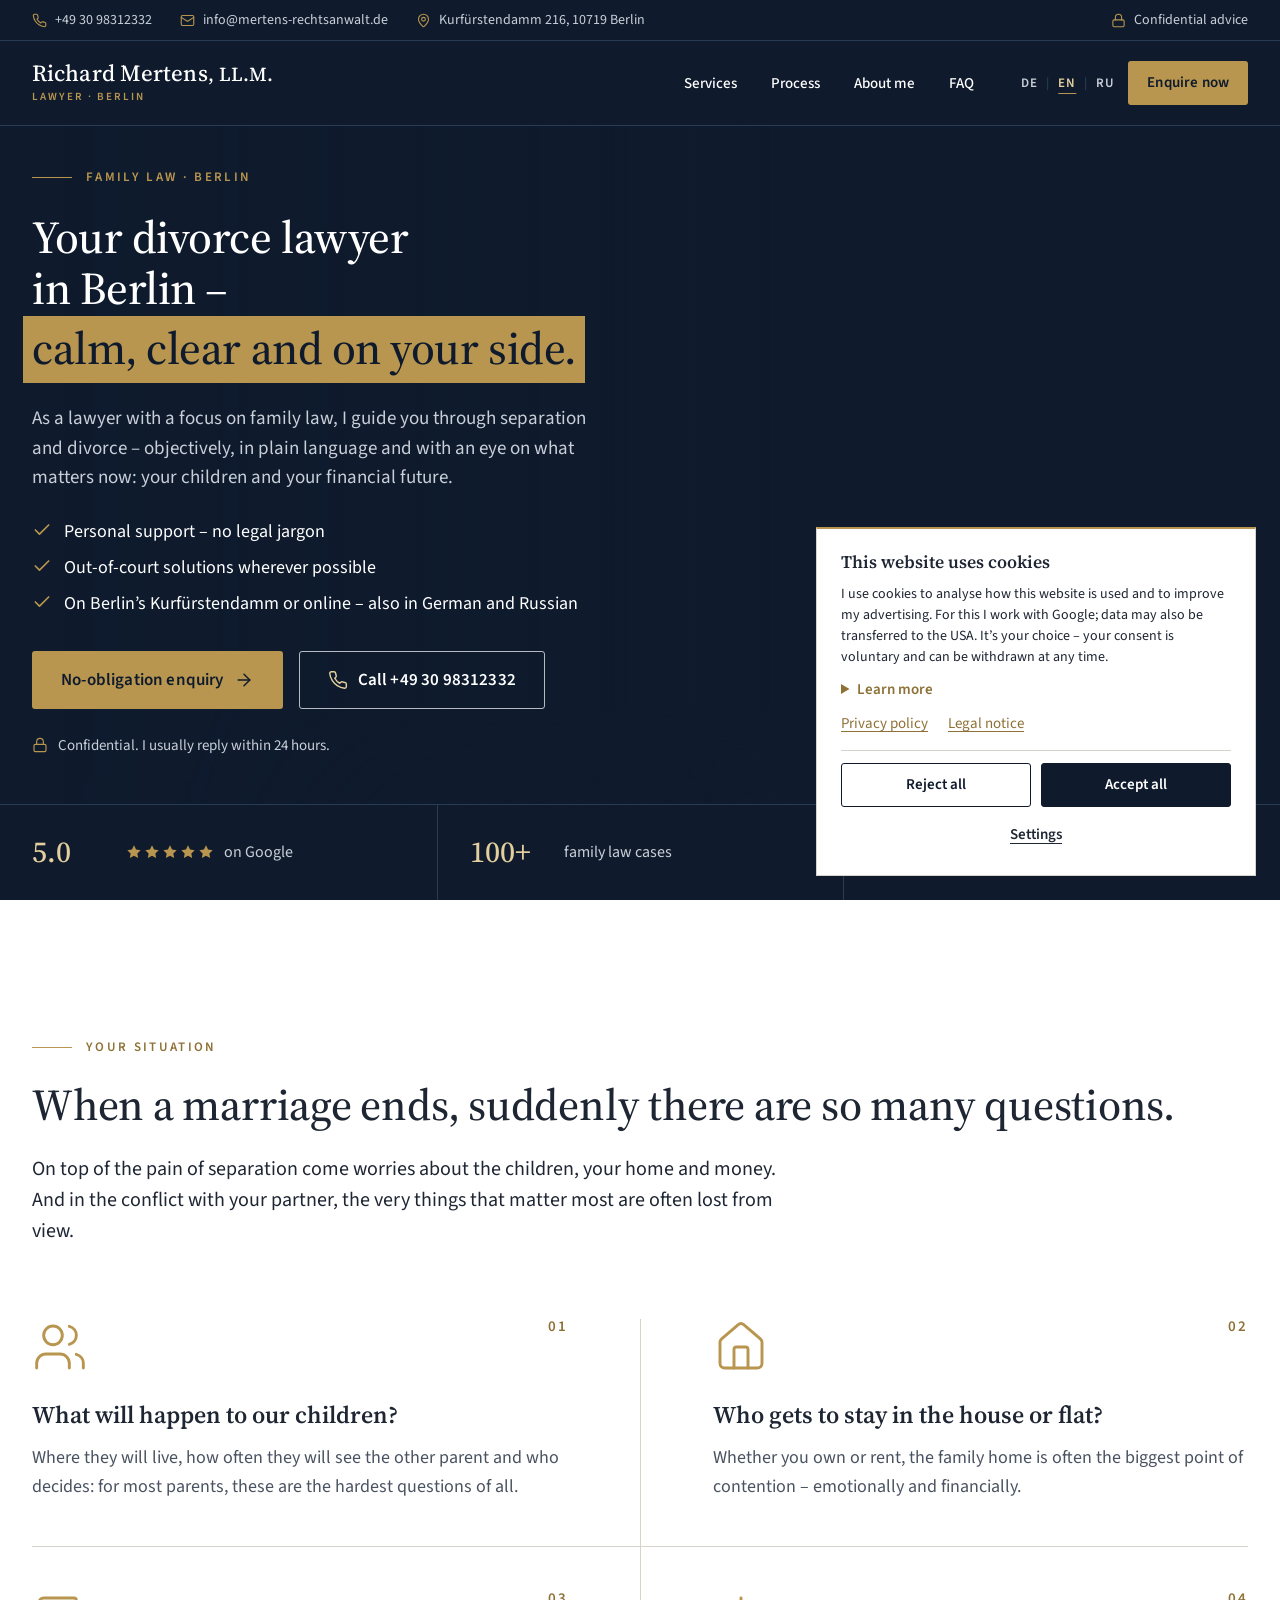
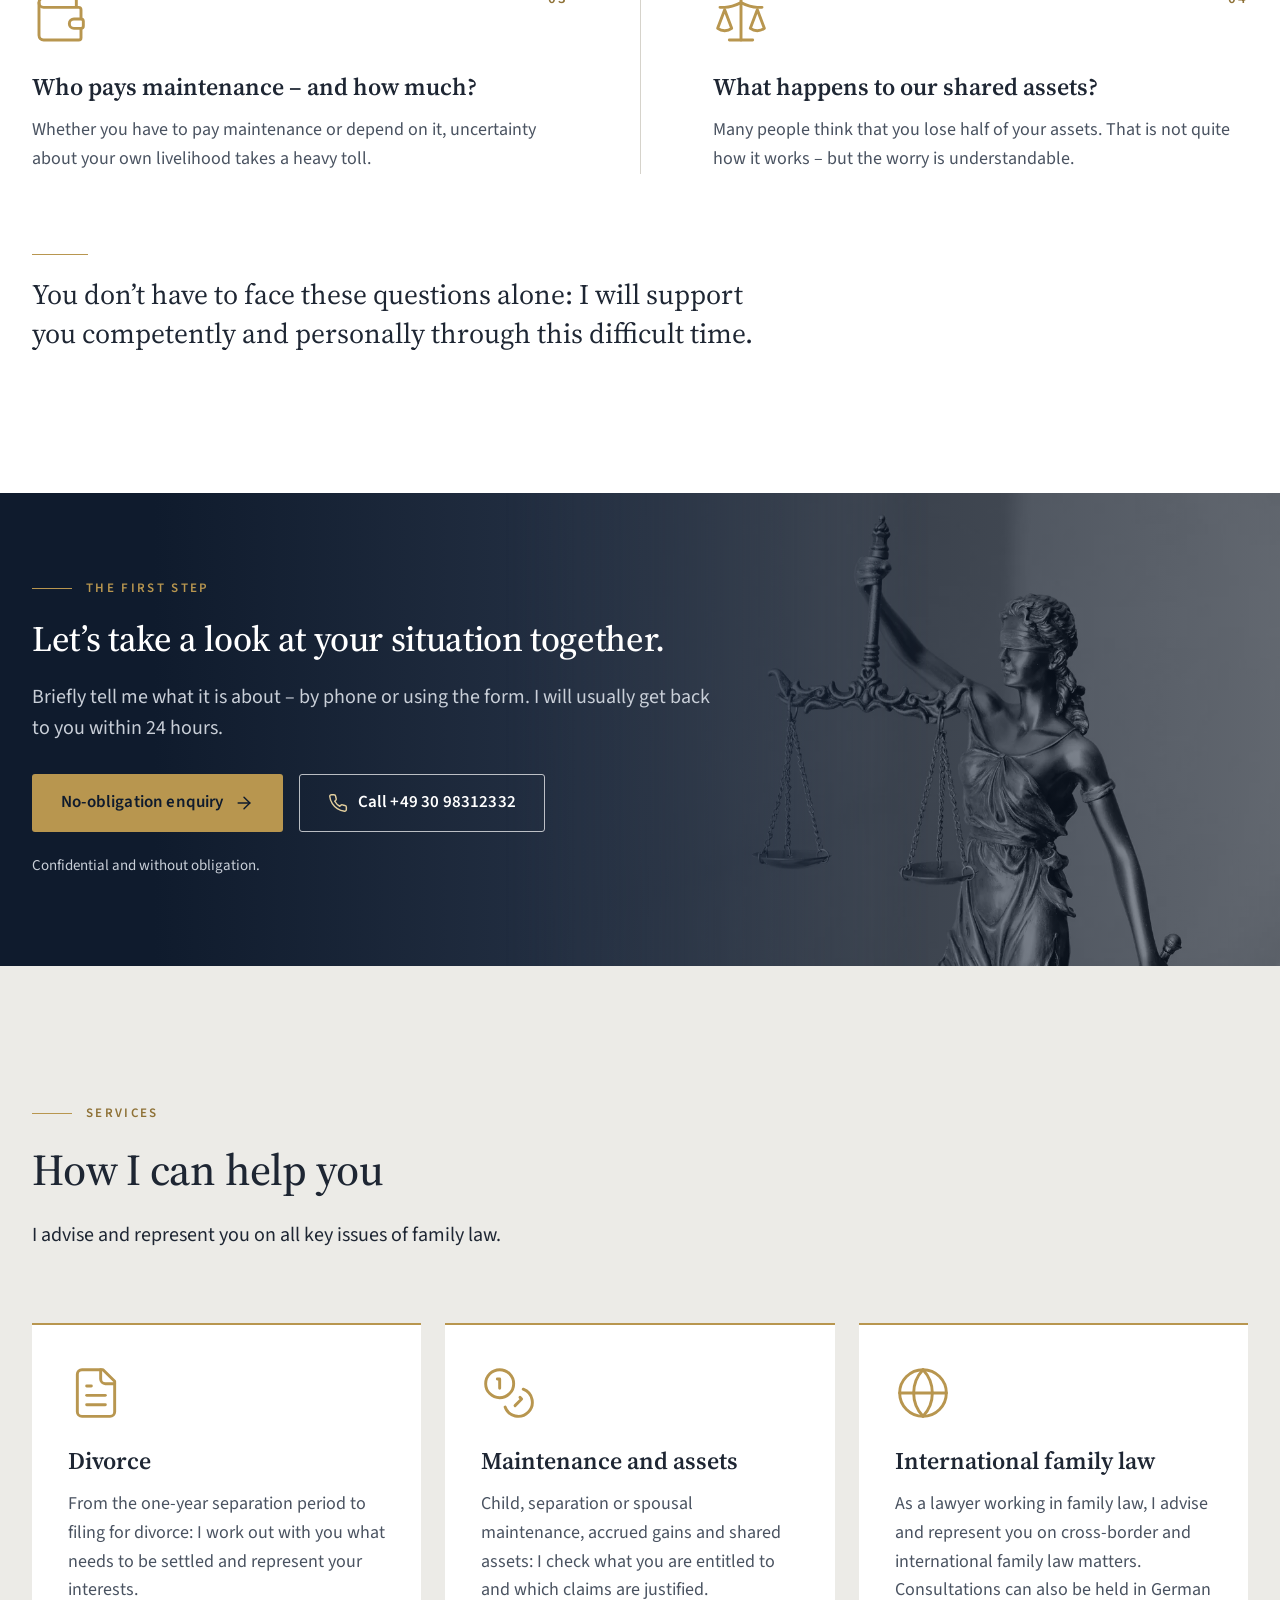
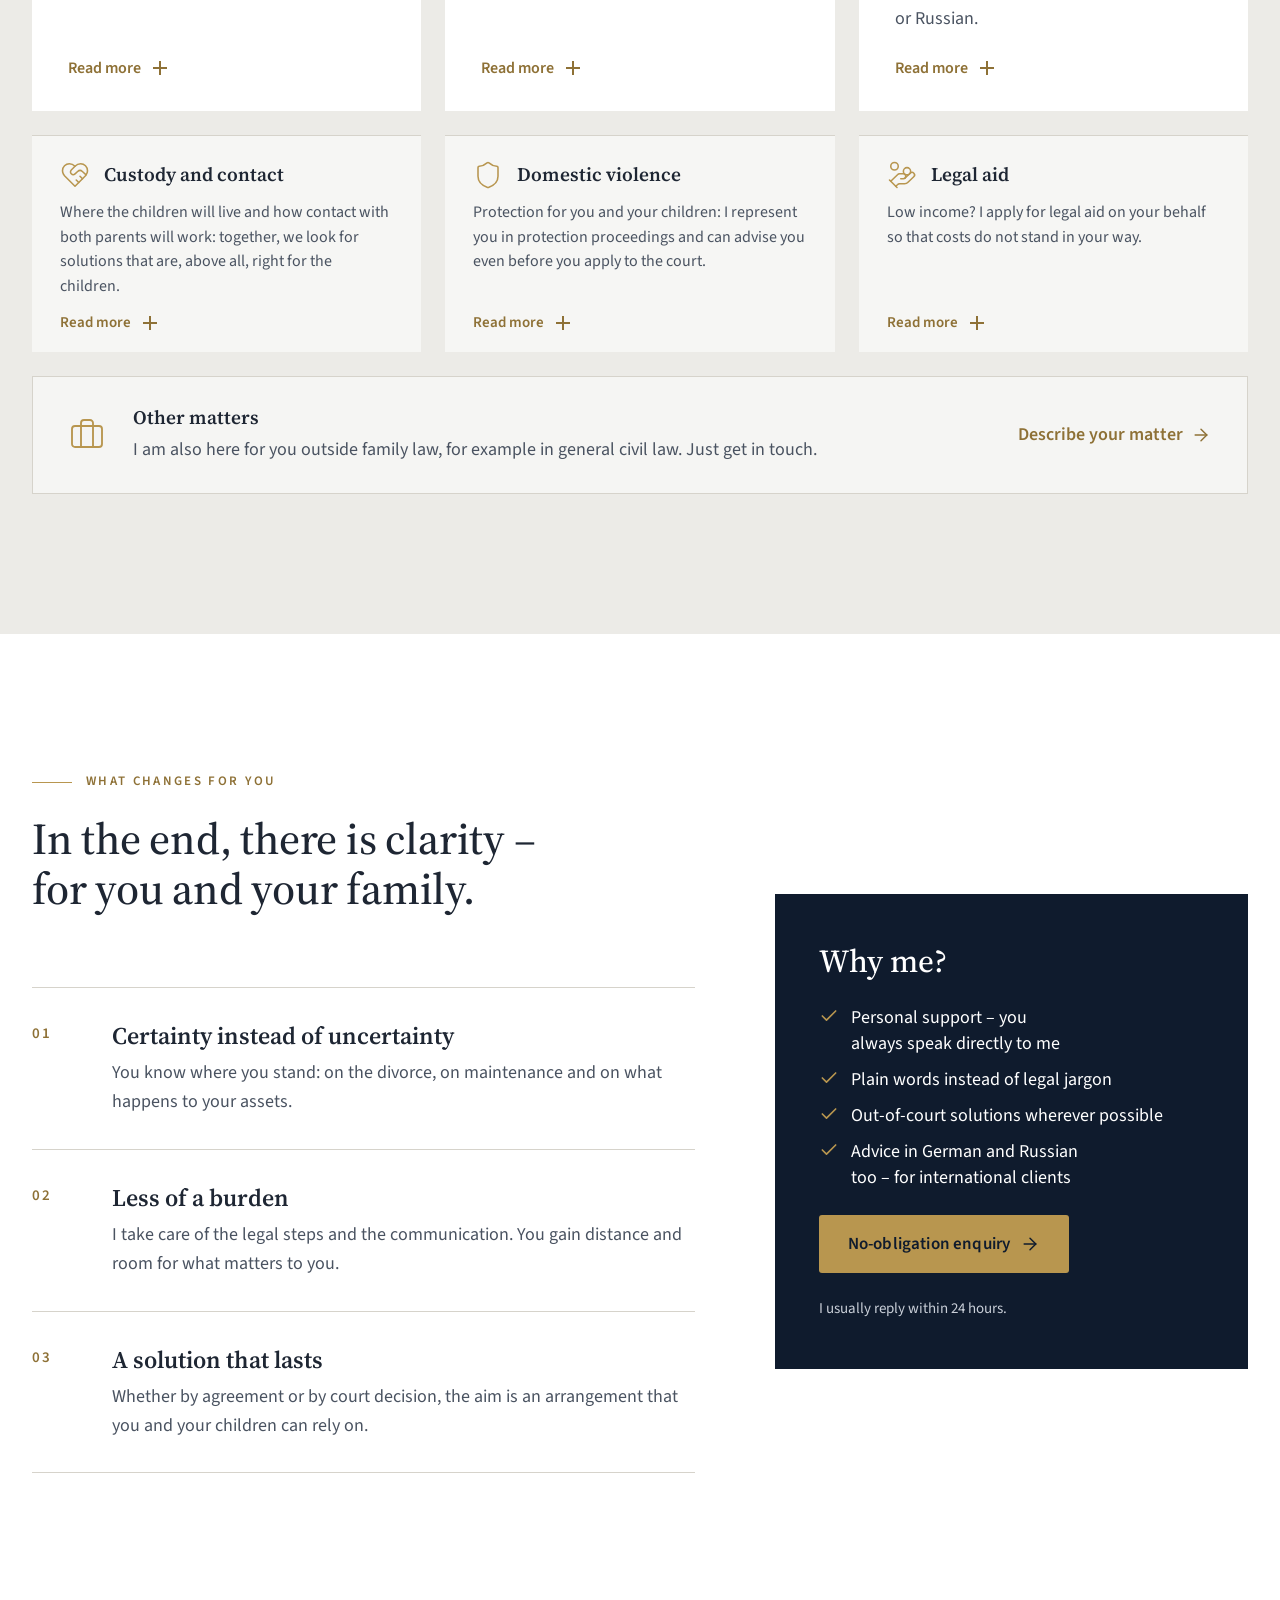
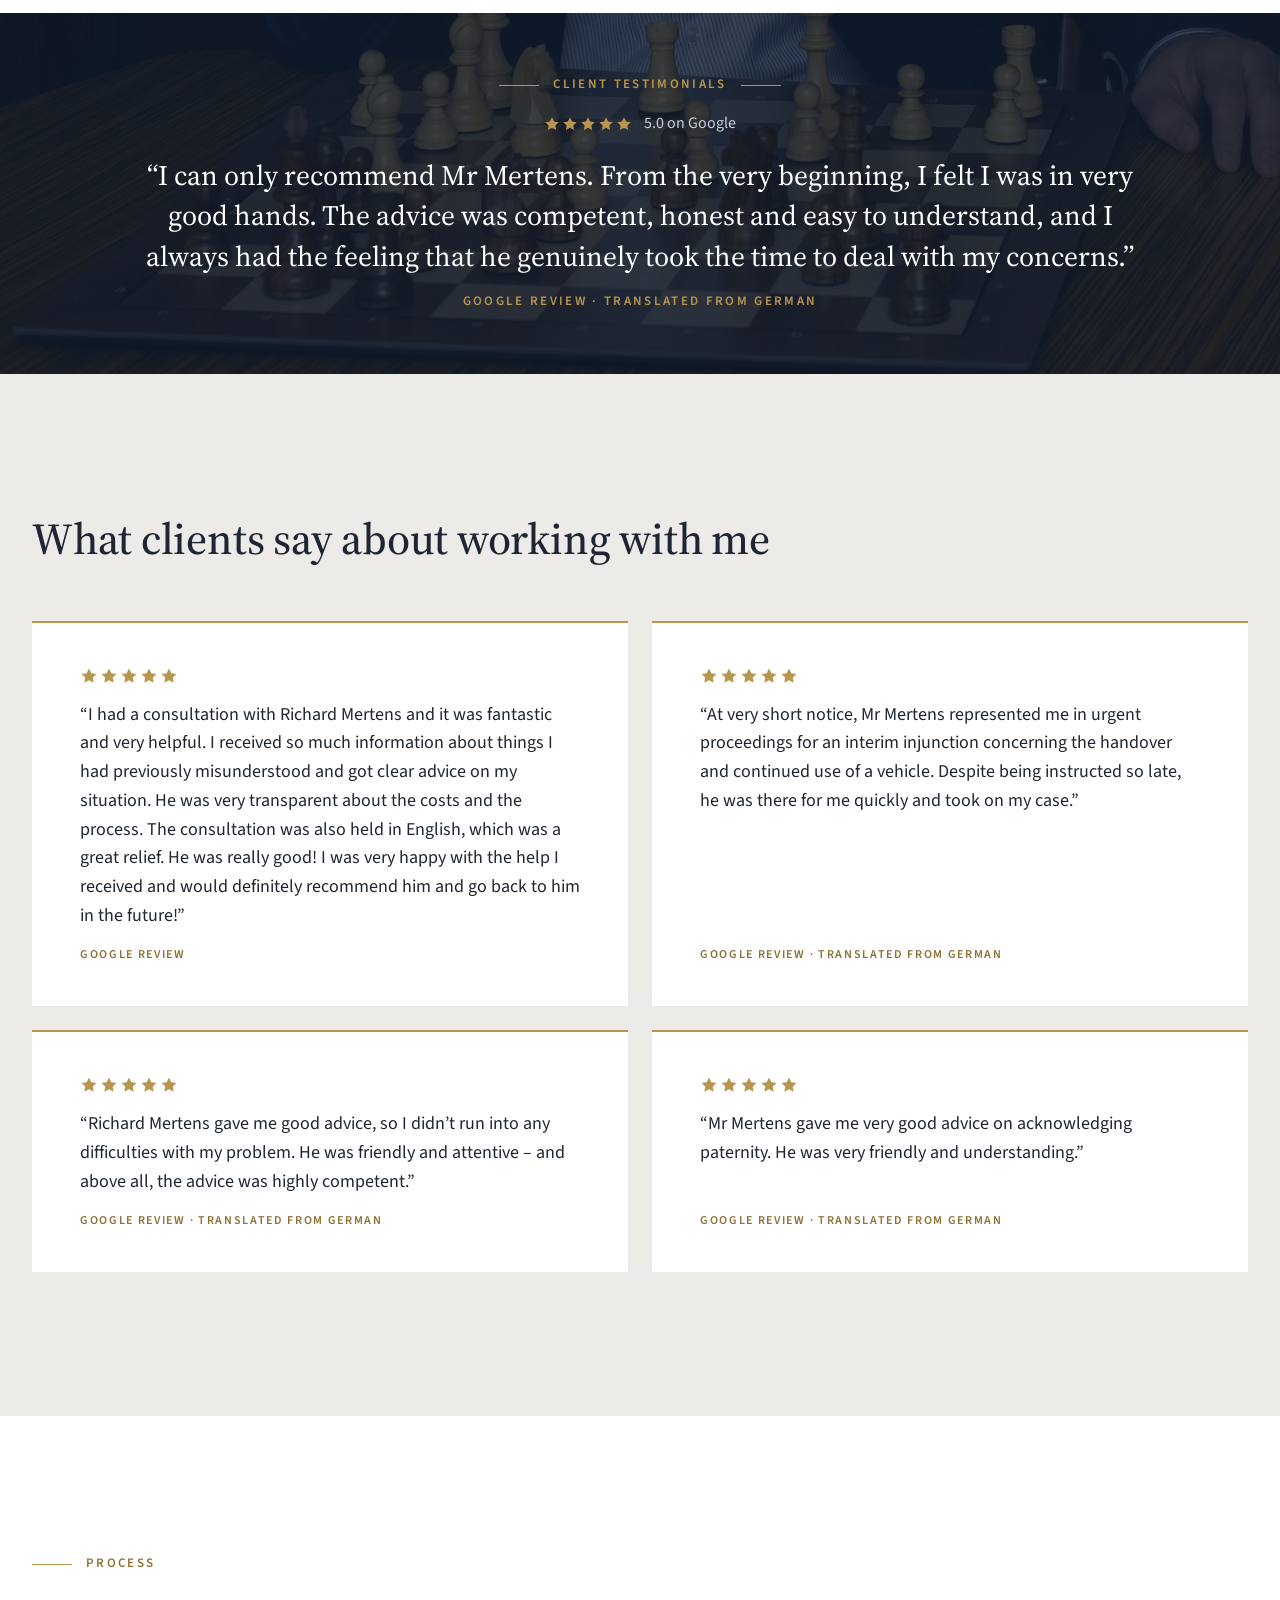
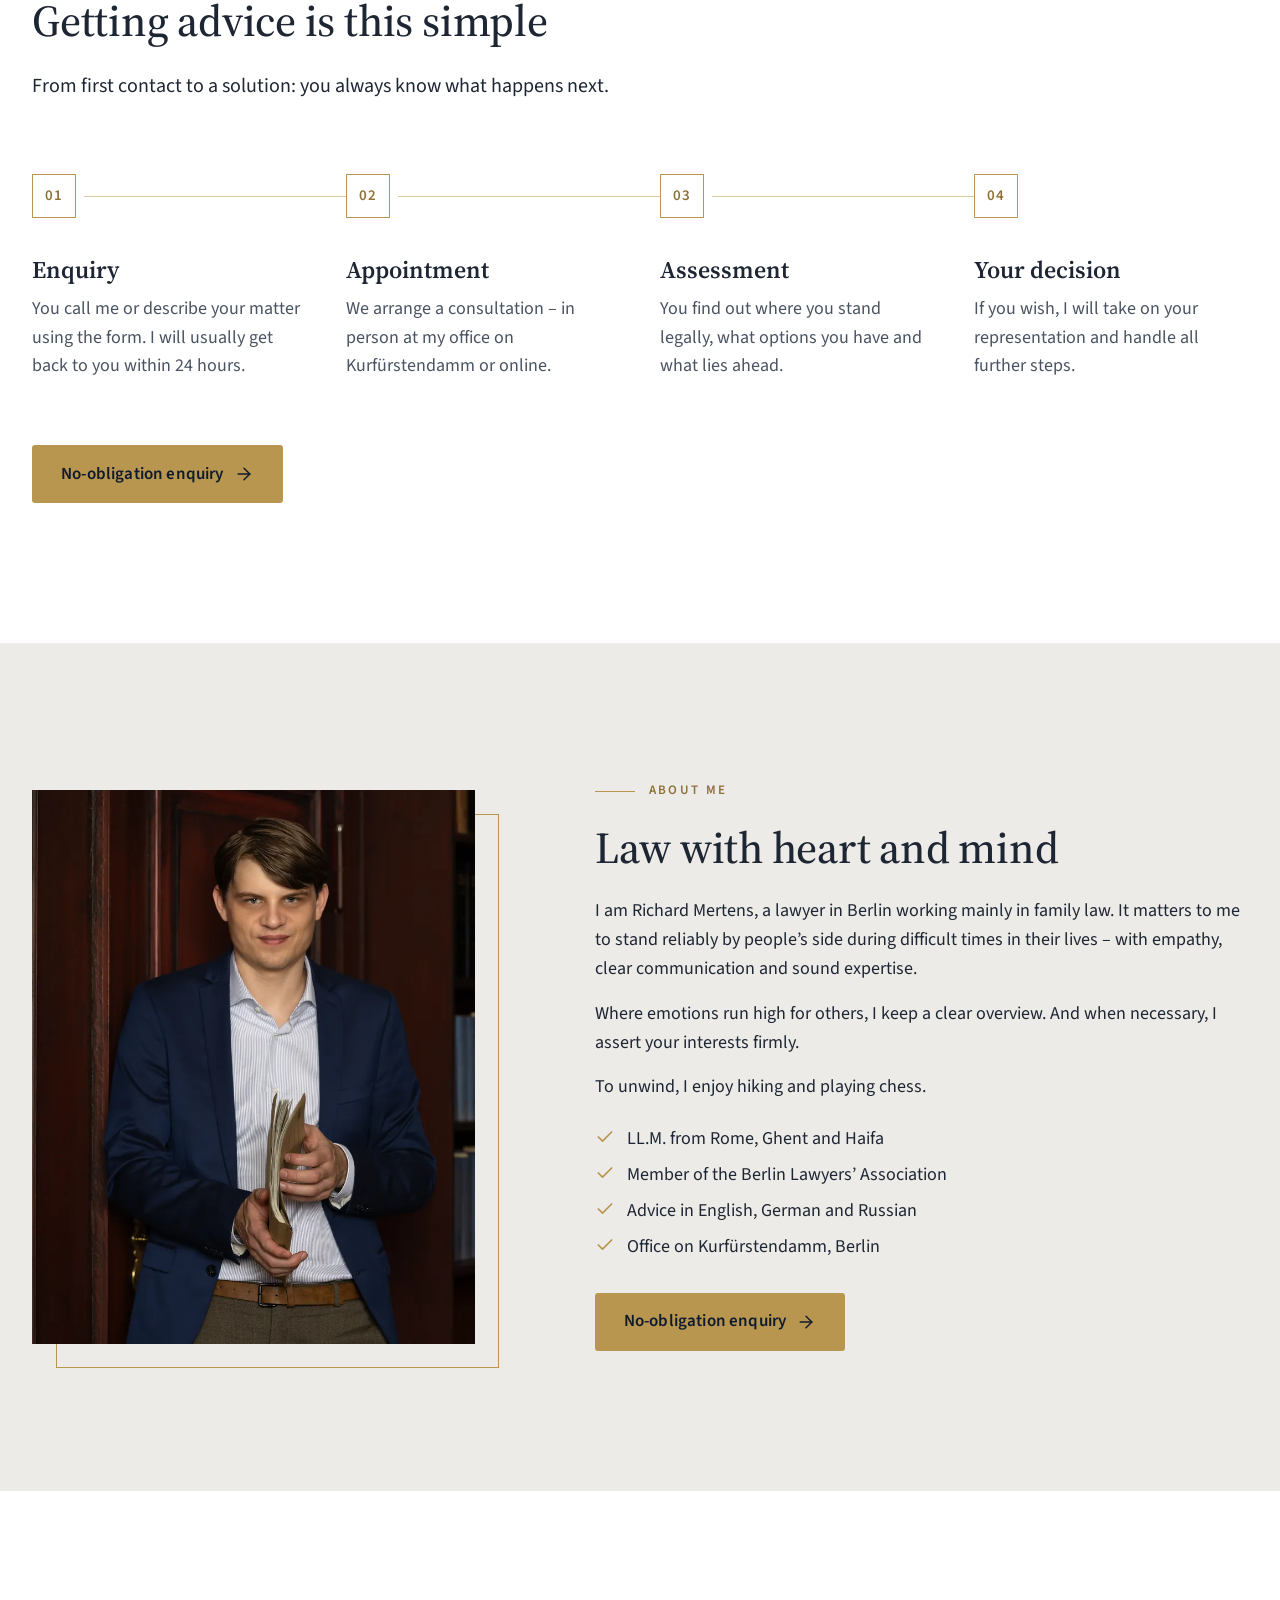
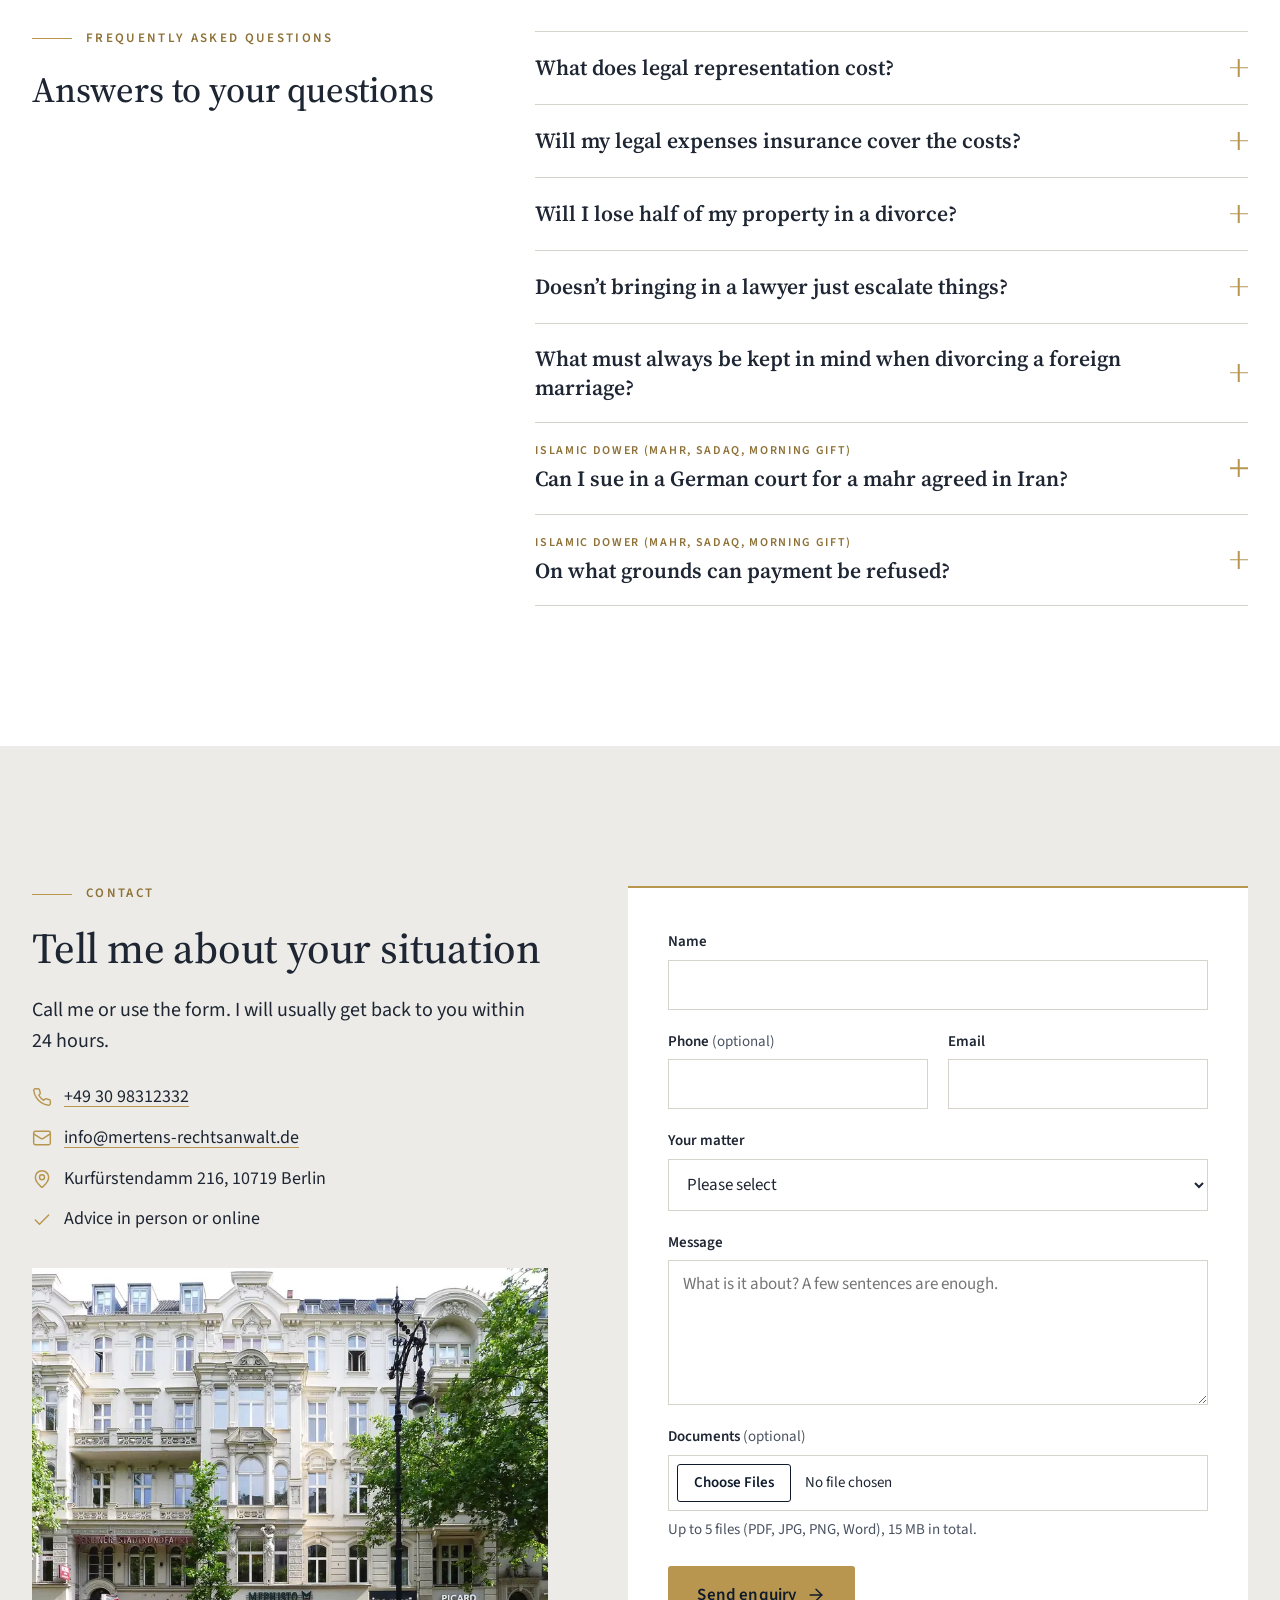
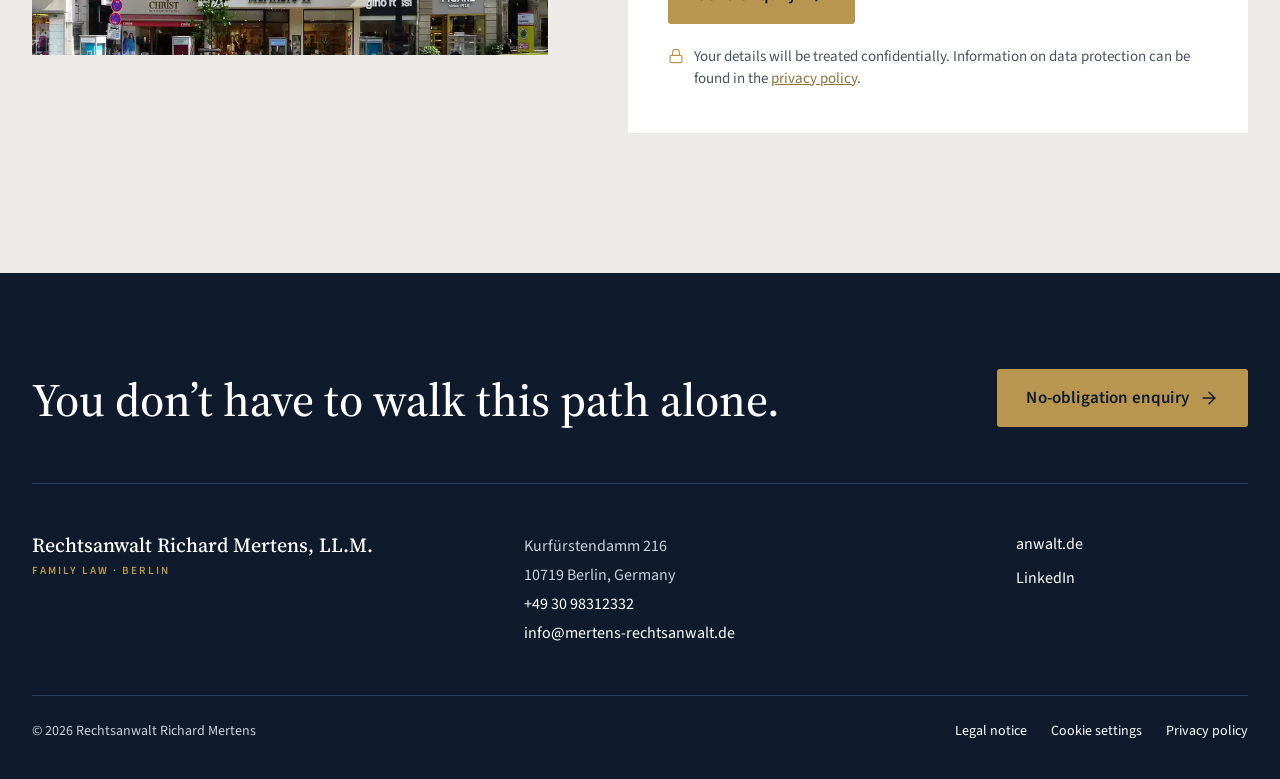
==== commit 4b59e0ea: "Cookie-Banner: Alle ablehnen als weisser Button mit dunklem Rahmen" ====
--- a/en/index.html
+++ b/en/index.html
@@ -32,7 +32,7 @@
 
   <link rel="preload" href="../fonts/SourceSerif4-variable.woff2" as="font" type="font/woff2" crossorigin>
   <link rel="preload" href="../fonts/SourceSans3-variable.woff2" as="font" type="font/woff2" crossorigin>
-  <link rel="stylesheet" href="../style.css?v=27">
+  <link rel="stylesheet" href="../style.css?v=28">
 
   <script type="application/ld+json">
   {
--- a/style.css
+++ b/style.css
@@ -2000,6 +2000,15 @@
   transition: background-color var(--dur-fast) var(--ease-calm);
 }
 .cc__btn:hover { background: var(--rm-deep); }
+/* „Alle ablehnen“: weiß mit dunklem Rahmen und dunkler Schrift – gleiche Größe, gleiche Schrift,
+   gleiche Position und voller Kontrast, damit die Ablehnung gleichwertig erkennbar bleibt */
+.cc__btn[data-cc-action="reject"] {
+  background: var(--rm-white);
+  color: var(--rm-night);
+  border-color: var(--rm-night);
+}
+.cc__btn[data-cc-action="reject"]:hover { background: var(--rm-stone); }
+.cc__btn:focus-visible { outline: 2px solid var(--rm-gold); outline-offset: 2px; }
 .cc__link {
   min-height: 44px;
   padding: 8px 4px;
